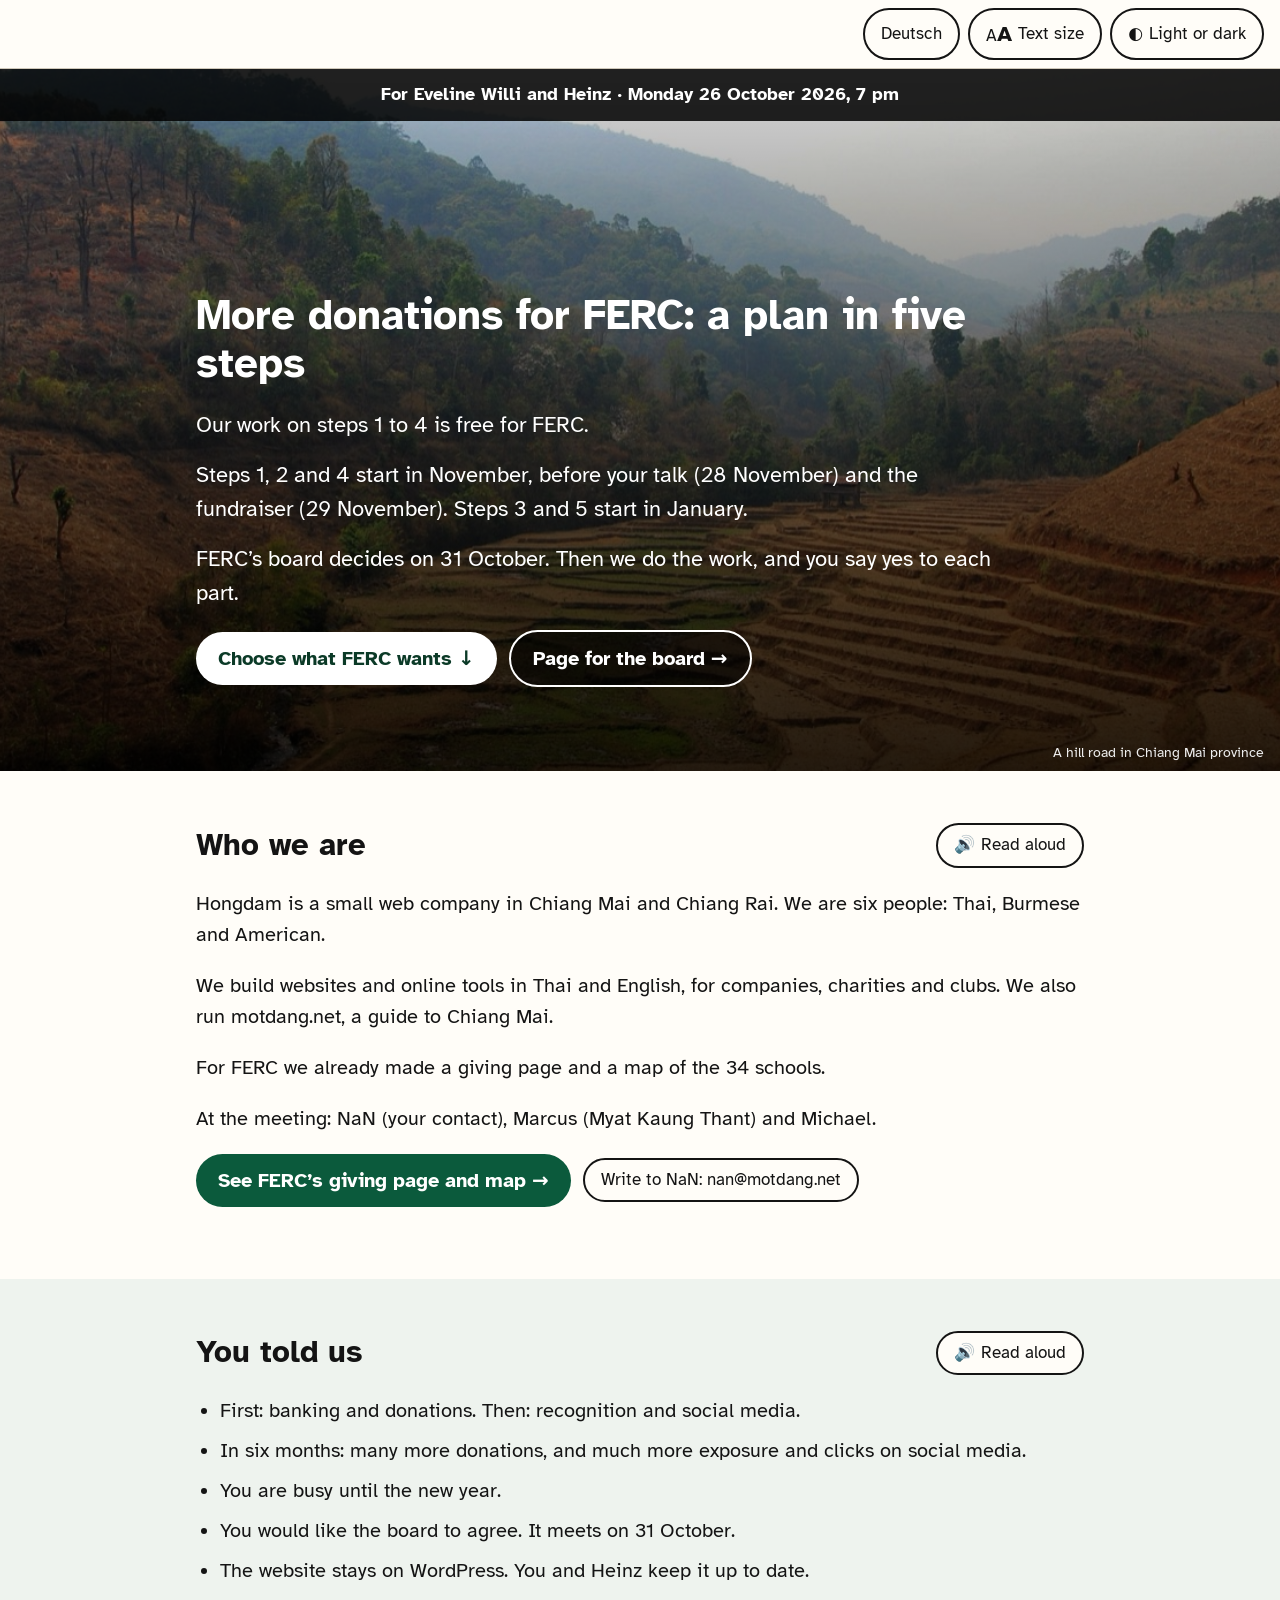
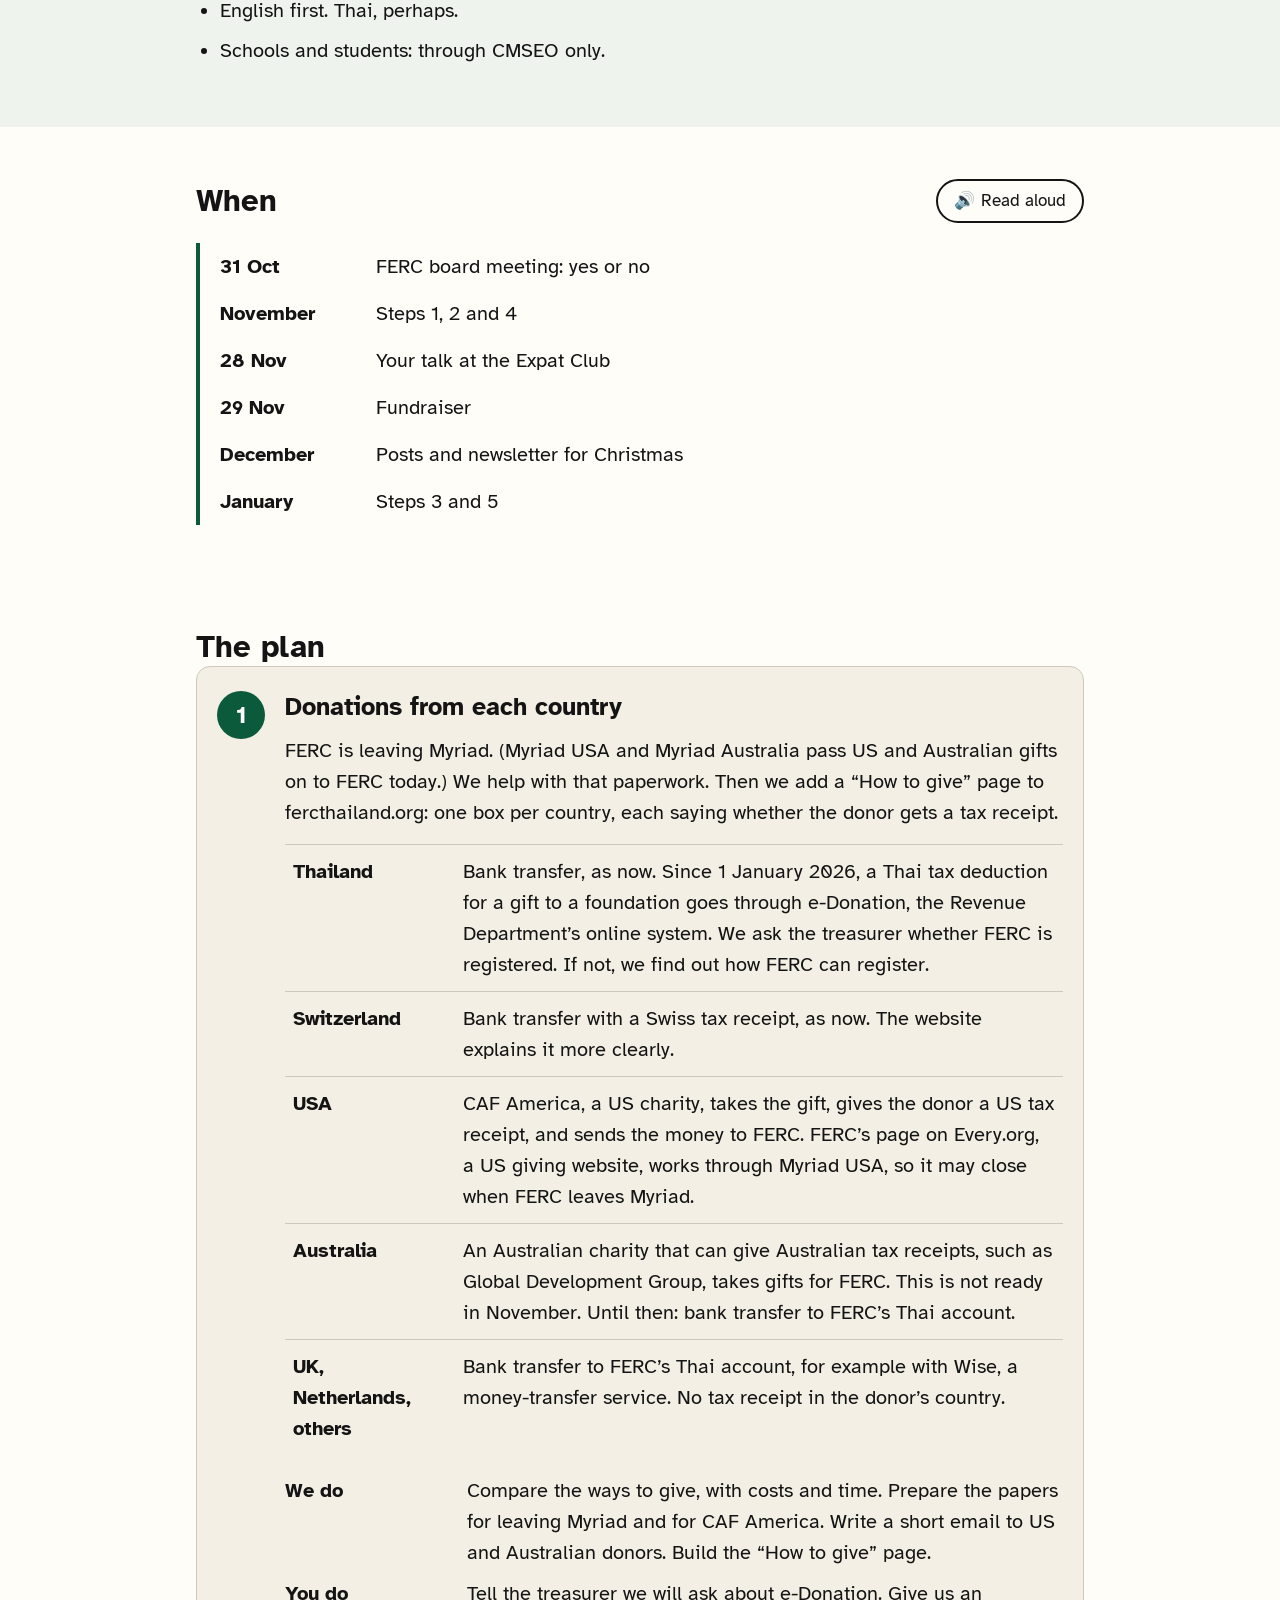
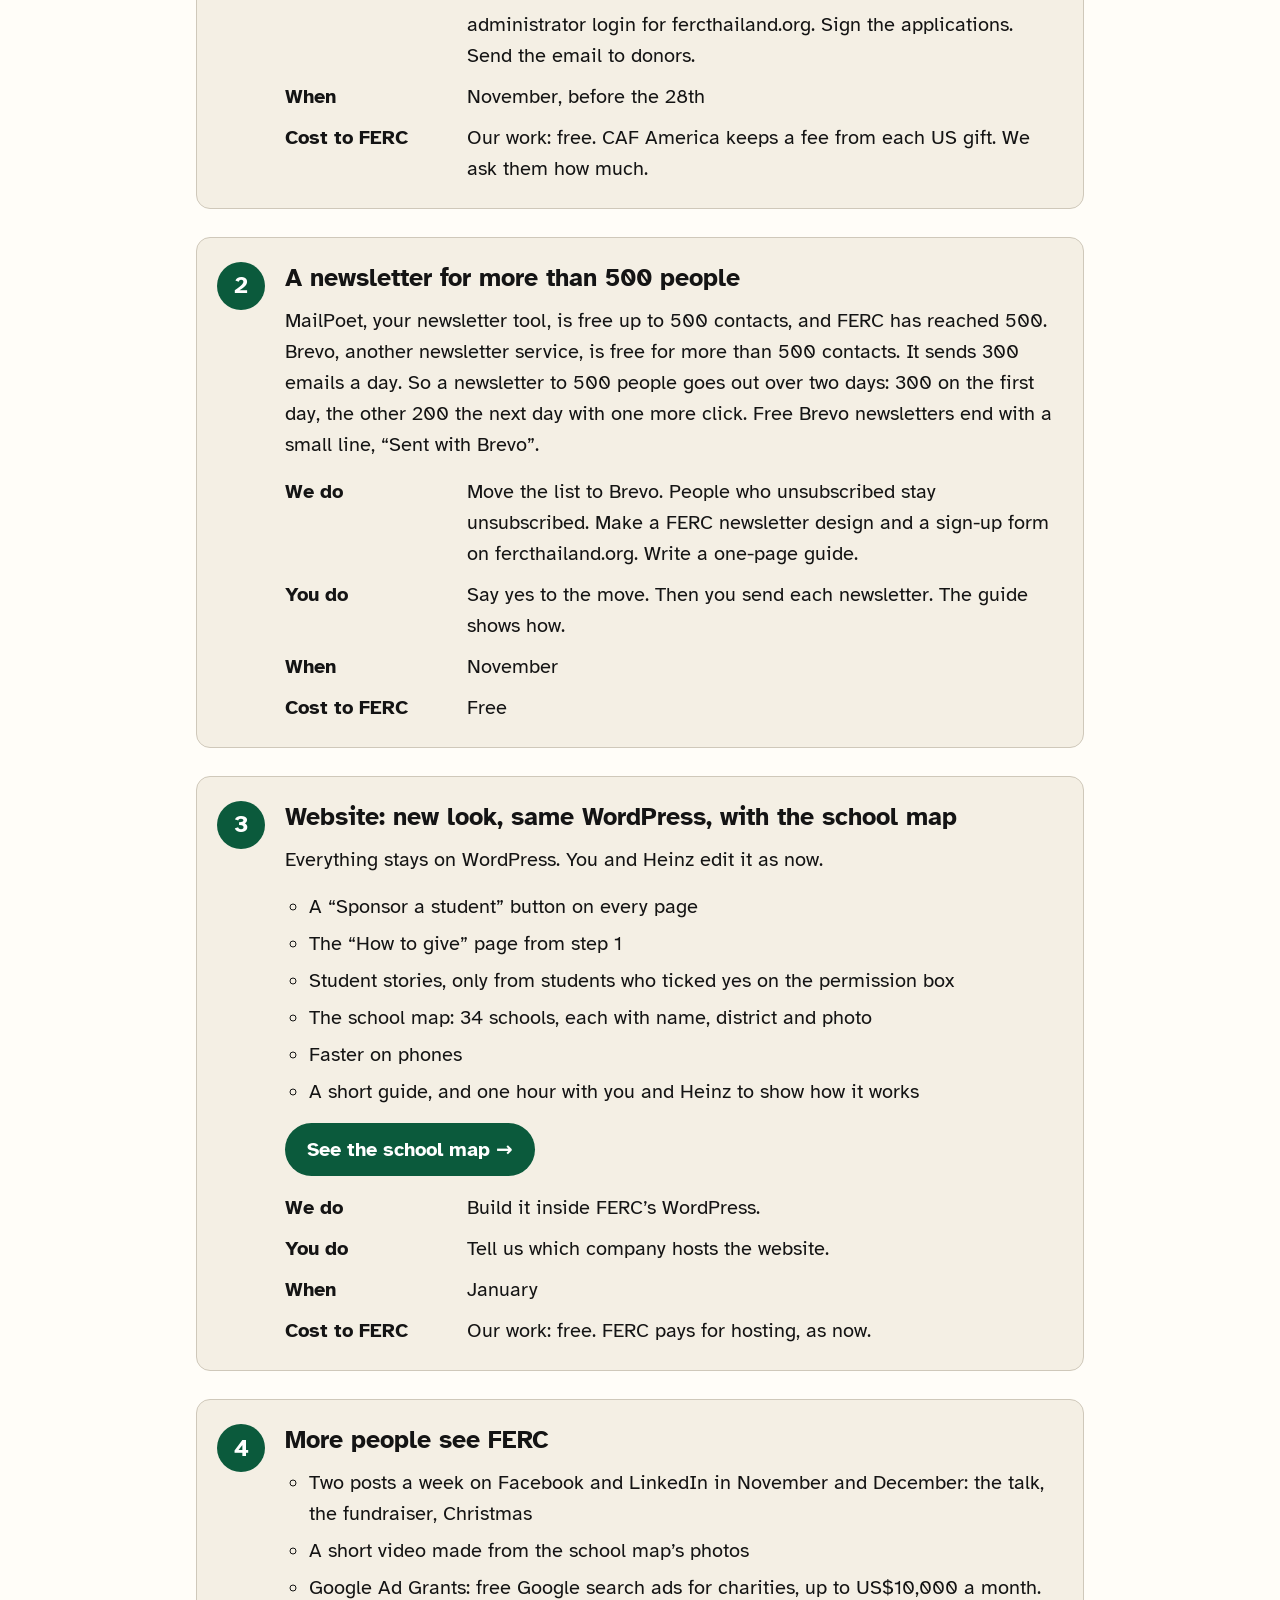
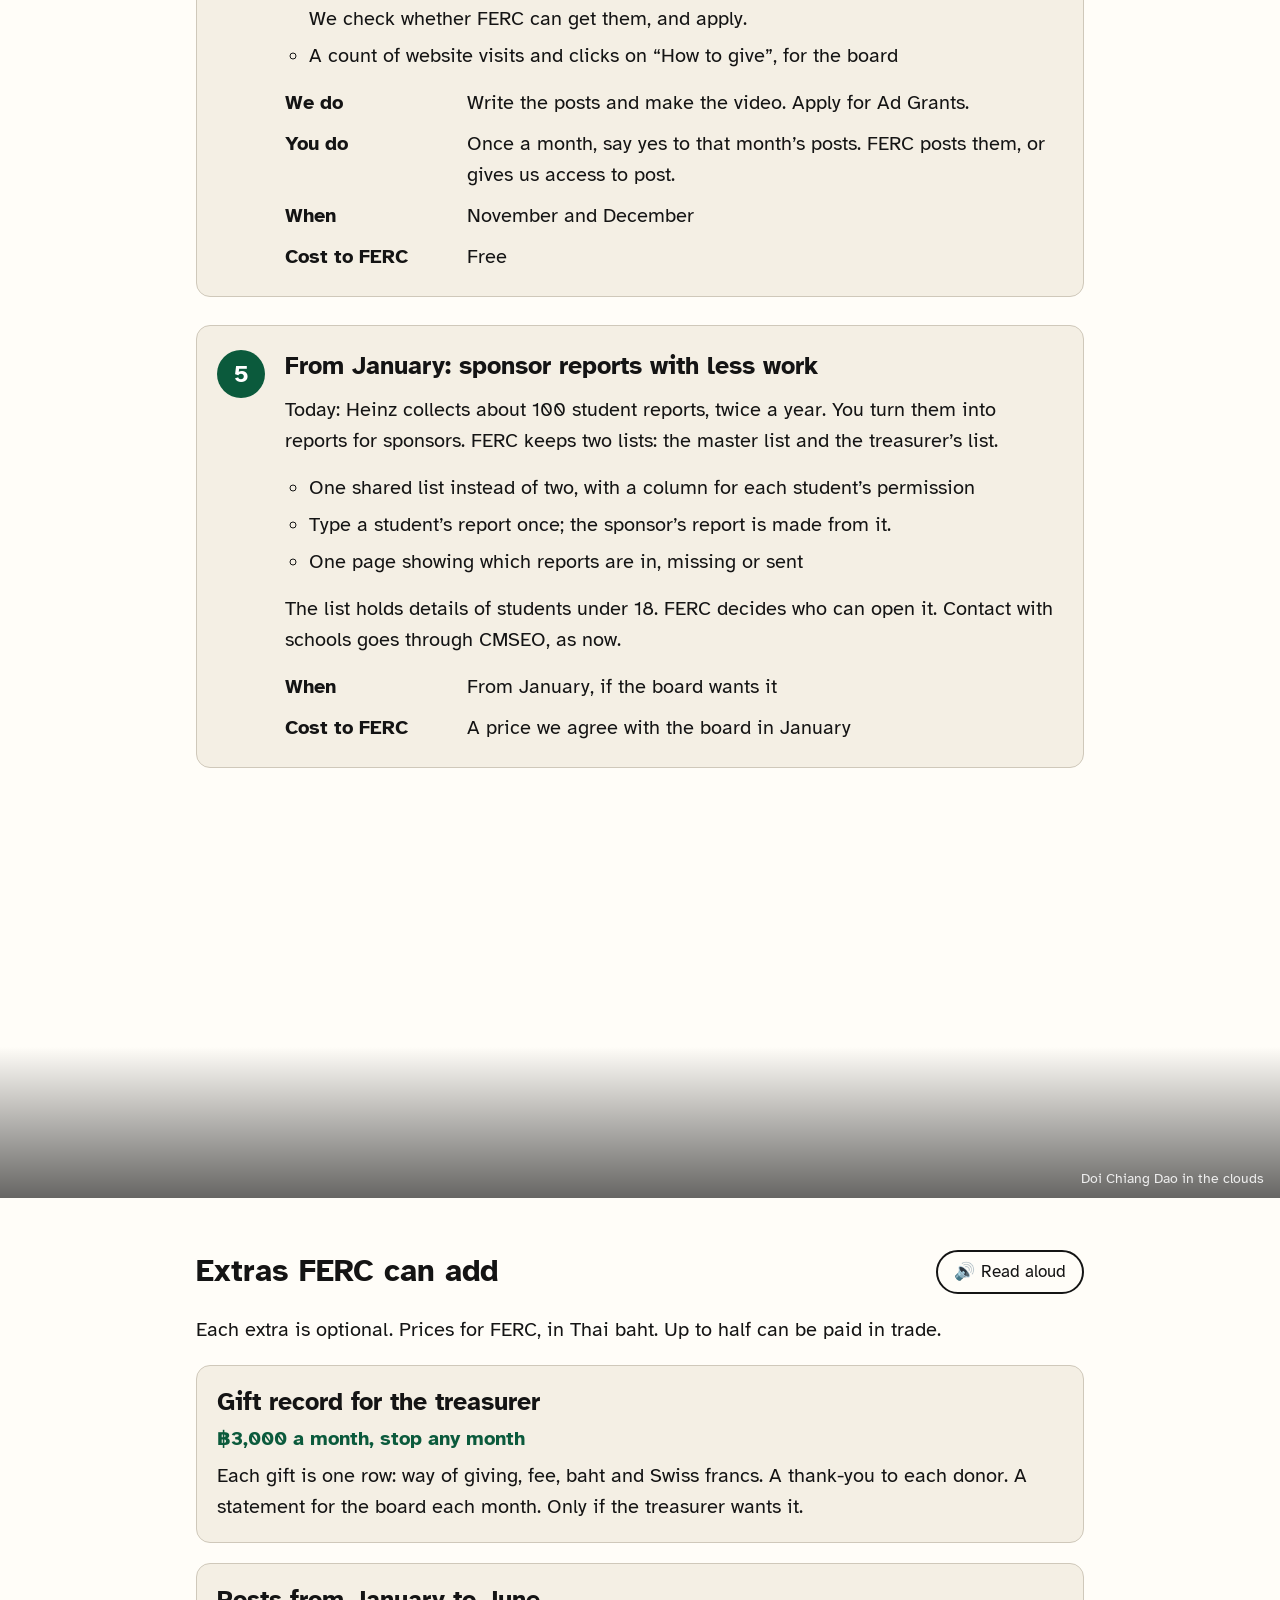
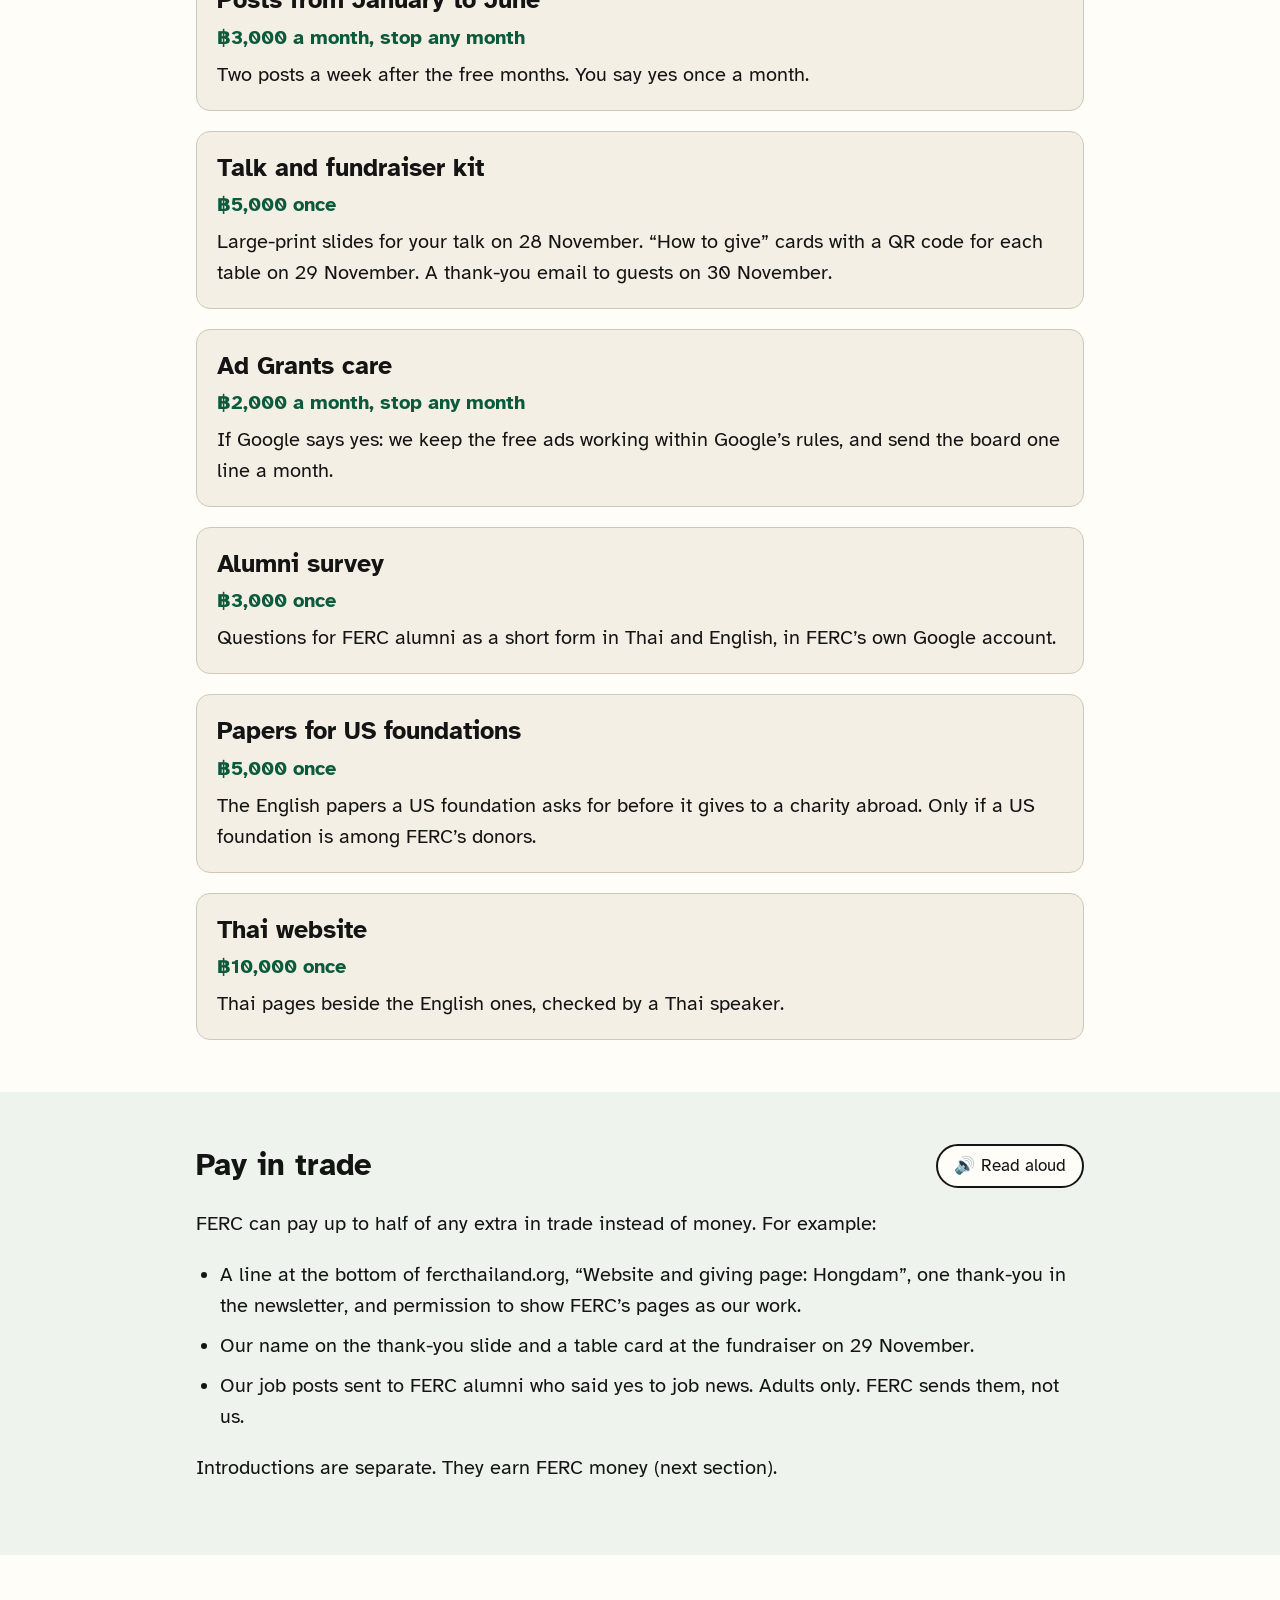
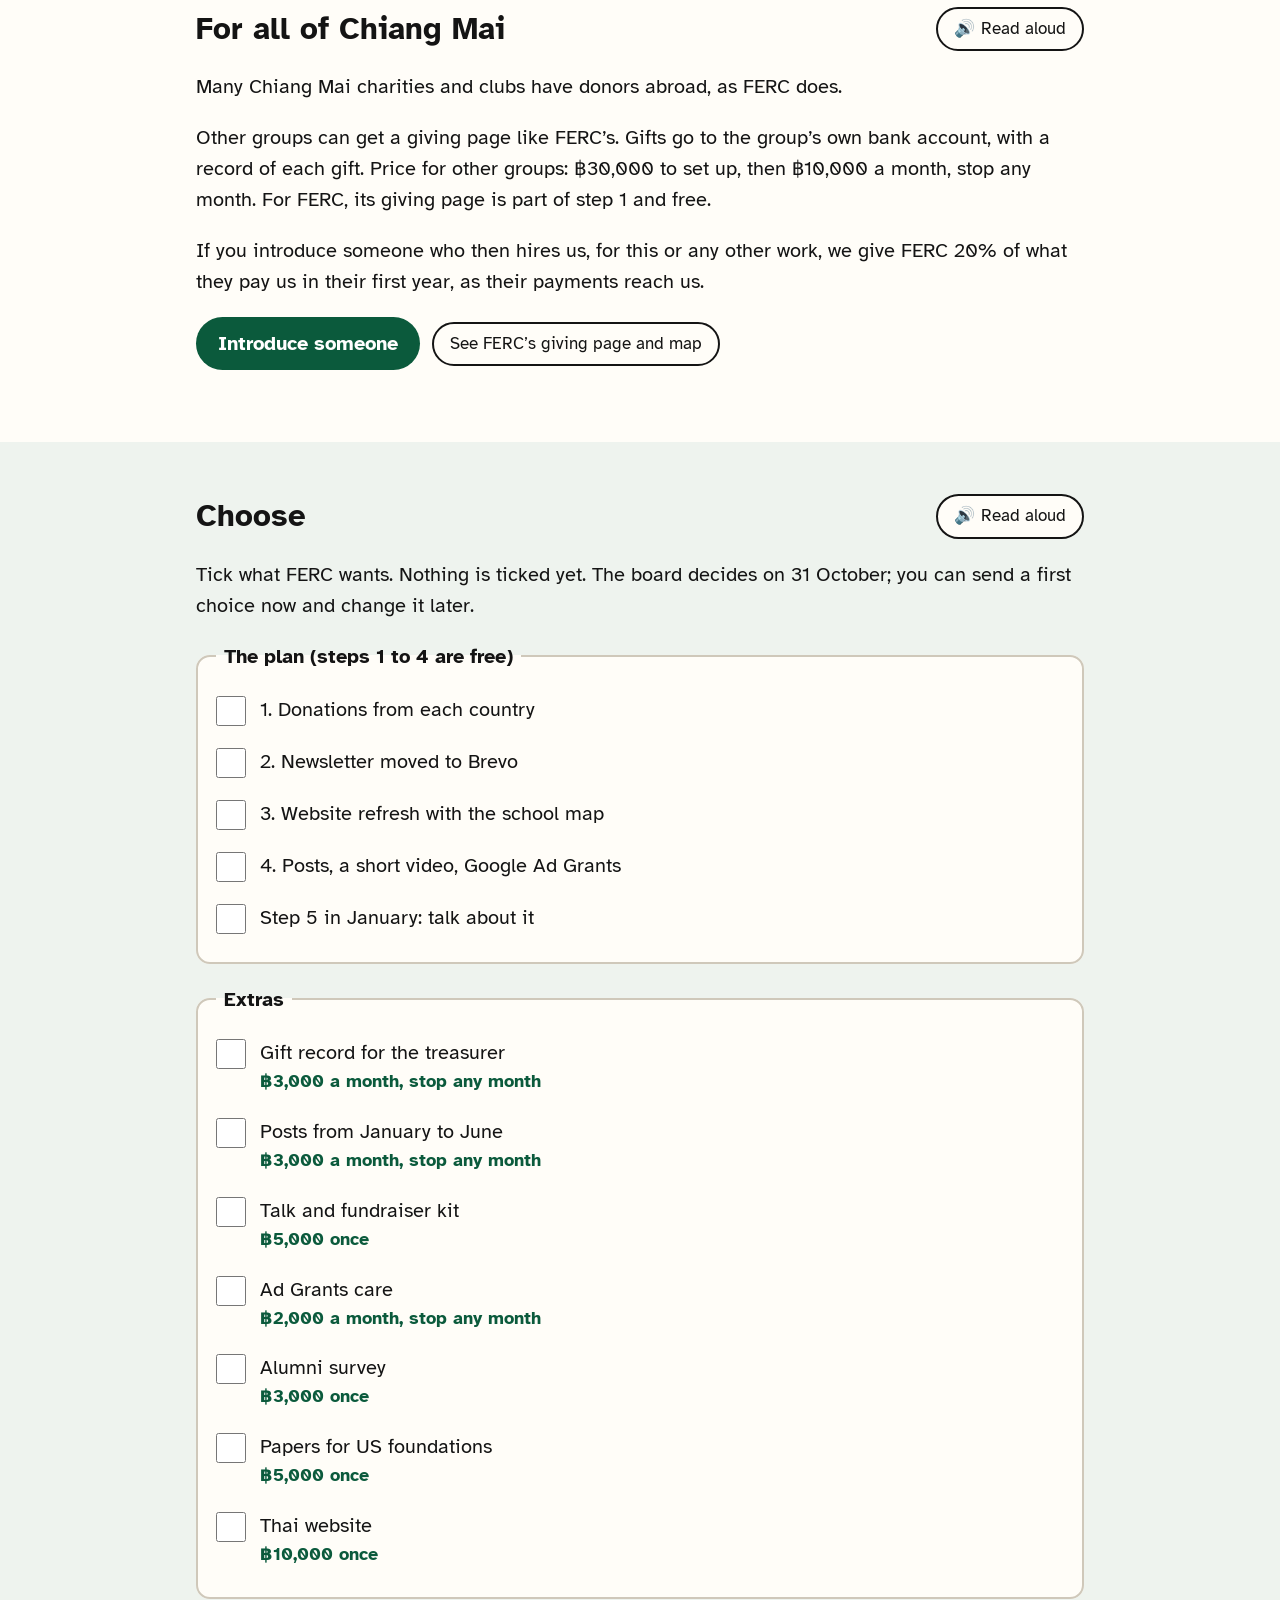
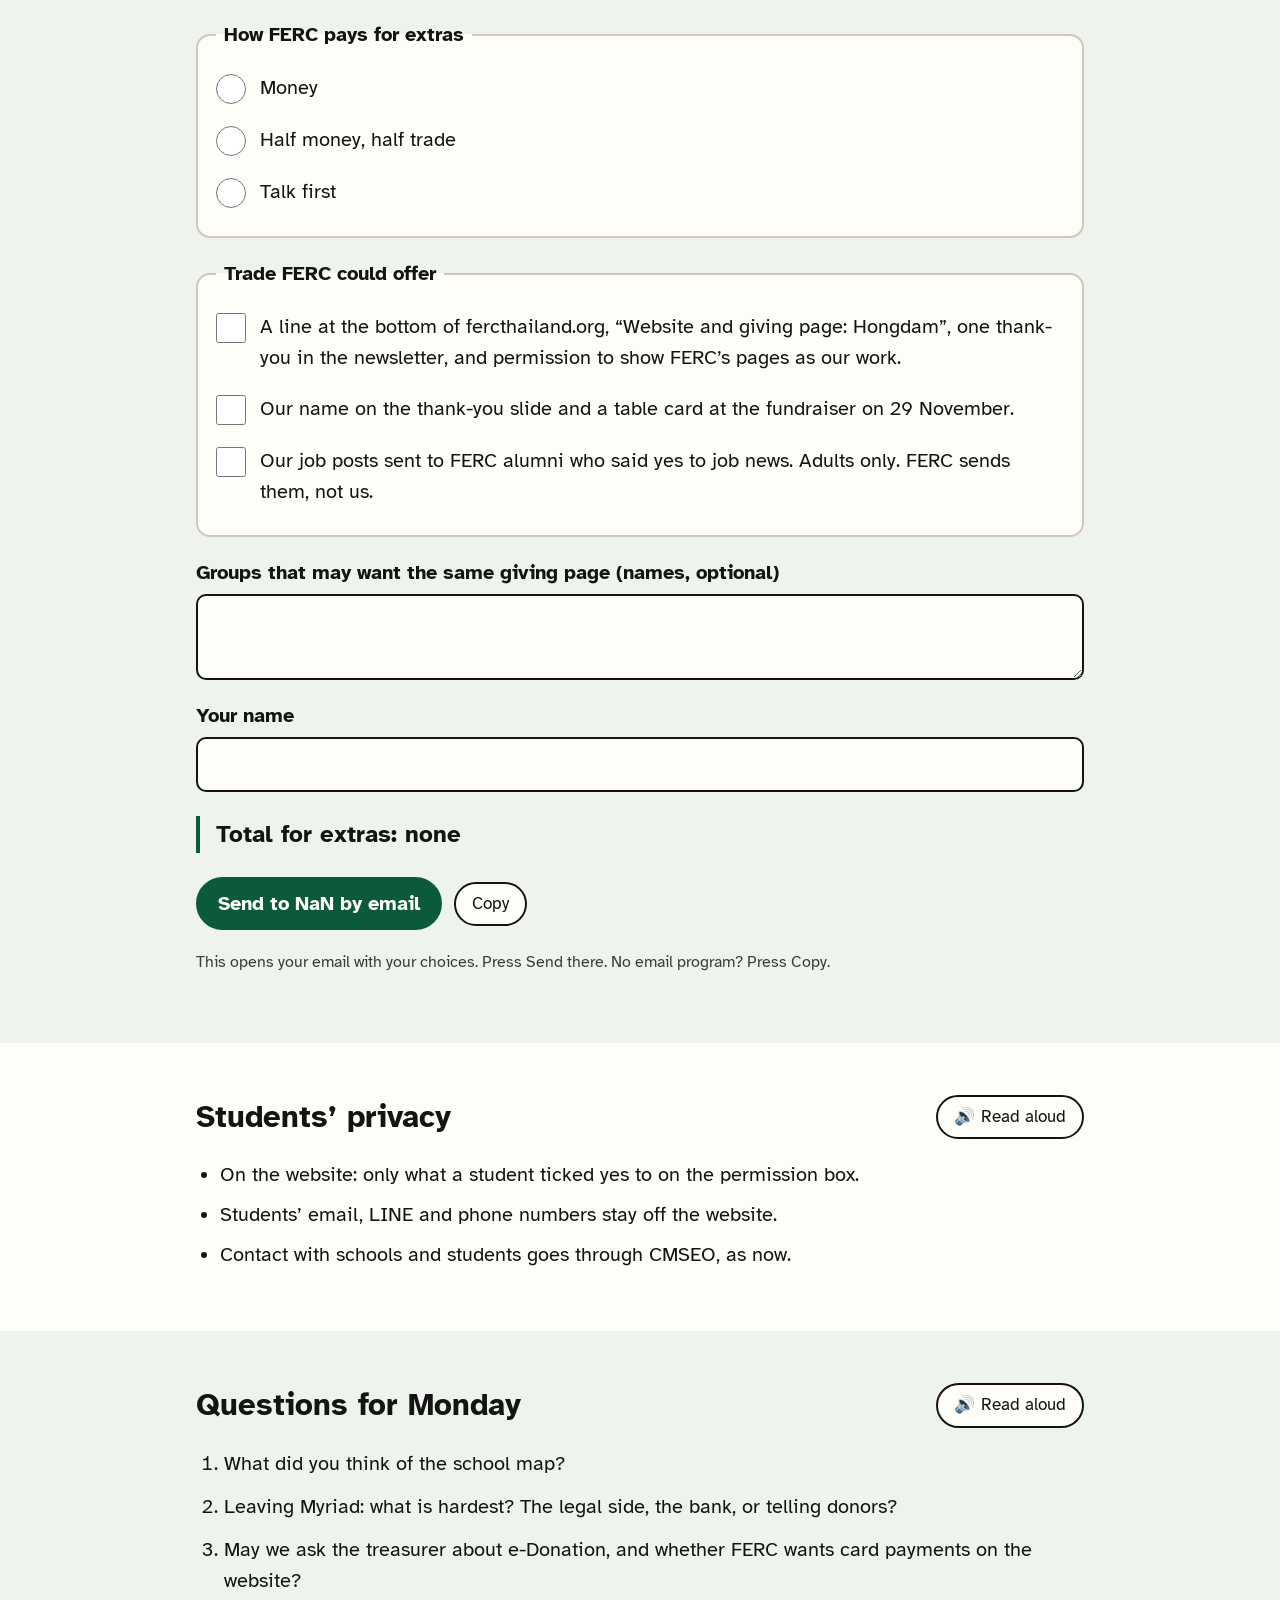
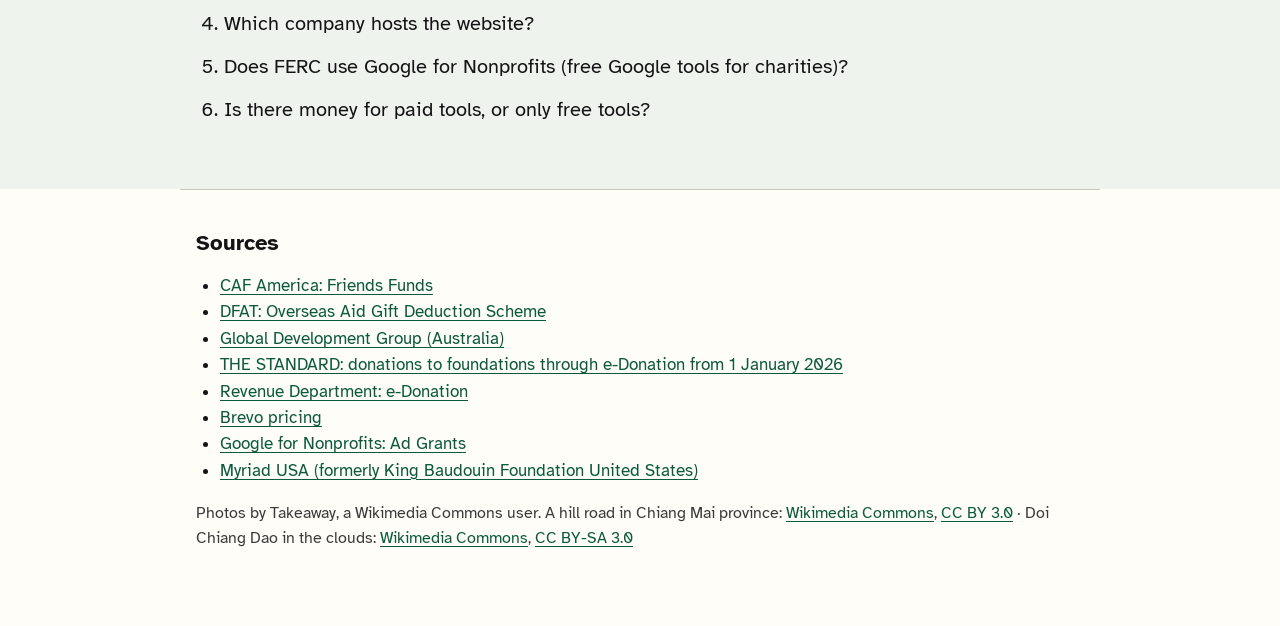
==== docs/index.html @ e91a7f3b "Second critics pass: yes/no board boxes, half-trade total, Swiss number format, plainer lines, CodeR" ====
<!doctype html>
<html lang="en">
<head>
<meta charset="utf-8">
<meta name="viewport" content="width=device-width, initial-scale=1">
<meta name="robots" content="noindex, nofollow">
<meta name="google" content="notranslate">
<title>FERC · Plan for donations</title>
<meta name="description" content="A plan in five steps for FERC: ways to give from each country, a newsletter for more than 500 people, the website with the school map, more people seeing FERC, and sponsor reports with less work.">
<meta property="og:title" content="FERC · Plan for donations">
<meta property="og:description" content="A plan in five steps for FERC: ways to give from each country, a newsletter for more than 500 people, the website with the school map, more people seeing FERC, and sponsor reports with less work.">
<meta property="og:type" content="website">
<meta property="og:url" content="https://nanobotco.github.io/ferc-plan/">
<meta property="og:image" content="https://nanobotco.github.io/ferc-plan/img/card.jpg">
<meta property="og:image:alt" content="A hill road in Chiang Mai province">
<meta name="twitter:card" content="summary_large_image">
<link rel="preconnect" href="https://fonts.googleapis.com">
<link rel="preconnect" href="https://fonts.gstatic.com" crossorigin>
<link rel="stylesheet" href="https://fonts.googleapis.com/css2?family=Atkinson+Hyperlegible:ital,wght@0,400;0,700;1,400&display=swap">
<link rel="stylesheet" href="style.css">
<script>try{var s=JSON.parse(localStorage.getItem('ferc')||'{}');if(s.big)document.documentElement.classList.add('big');if(s.theme)document.documentElement.dataset.theme=s.theme}catch(_){}</script>
</head>
<body data-voice="en-GB" data-read="Read aloud" data-stop="Stop">
<a class="skip" href="#plan">Skip to the plan</a>
<div class="bar">
  <a class="btn" href="de/" lang="de">Deutsch</a>
  <button class="btn" type="button" id="aa" aria-pressed="false"><span aria-hidden="true">A<span class="a2">A</span></span> Text size</button>
  <button class="btn" type="button" id="theme"><span aria-hidden="true">◐</span> Light or dark</button>
</div>

<header class="band hero" style="background-image:url(img/road.jpg)">
  <p class="kick">For Eveline Willi and Heinz · Monday 26 October 2026, 7 pm</p>
  <div class="in">
    <h1>More donations for FERC: a plan in five steps</h1>
    <p class="lede">Our work on steps 1 to 4 is free for FERC.</p><p class="lede">Steps 1, 2 and 4 start in November, before your talk (28 November) and the fundraiser (29 November). Steps 3 and 5 start in January.</p><p class="lede">FERC’s board decides on 31 October. Then we do the work, and you say yes to each part.</p>
    <p class="row"><a class="cta light" href="#choose">Choose what FERC wants ↓</a> <a class="cta ghost" href="board/">Page for the board →</a></p>
  </div>
  <p class="cred">A hill road in Chiang Mai province</p>
</header>
<main>
<section class="sec" id="who" aria-labelledby="who-h"><div class="wrap">
  <div class="hrow"><h2 id="who-h">Who we are</h2><button class="read" type="button"><span aria-hidden="true">🔊</span> Read aloud</button></div>
  <p>Hongdam is a small web company in Chiang Mai and Chiang Rai. We are six people: Thai, Burmese and American.</p><p>We build websites and online tools in Thai and English, for companies, charities and clubs. We also run motdang.net, a guide to Chiang Mai.</p><p>For FERC we already made a giving page and a map of the 34 schools.</p><p>At the meeting: NaN (your contact), Marcus (Myat Kaung Thant) and Michael.</p><p class="row"><a class="cta" href="https://hongdam.net/for/eveline/">See FERC’s giving page and map →</a> <a class="btn" href="mailto:nan@motdang.net?subject=FERC">Write to NaN: nan@motdang.net</a></p>
</div></section>

<section class="sec alt" id="told" aria-labelledby="told-h"><div class="wrap">
  <div class="hrow"><h2 id="told-h">You told us</h2><button class="read" type="button"><span aria-hidden="true">🔊</span> Read aloud</button></div>
  <ul class="told"><li>First: banking and donations. Then: recognition and social media.</li><li>In six months: many more donations, and much more exposure and clicks on social media.</li><li>You are busy until the new year.</li><li>You would like the board to agree. It meets on 31 October.</li><li>The website stays on WordPress. You and Heinz keep it up to date.</li><li>English first. Thai, perhaps.</li><li>Schools and students: through CMSEO only.</li></ul>
</div></section>

<section class="sec" id="when" aria-labelledby="when-h"><div class="wrap">
  <div class="hrow"><h2 id="when-h">When</h2><button class="read" type="button"><span aria-hidden="true">🔊</span> Read aloud</button></div>
  <ol class="time"><li><span class="d">31 Oct</span> <span>FERC board meeting: yes or no</span></li><li><span class="d">November</span> <span>Steps 1, 2 and 4</span></li><li><span class="d">28 Nov</span> <span>Your talk at the Expat Club</span></li><li><span class="d">29 Nov</span> <span>Fundraiser</span></li><li><span class="d">December</span> <span>Posts and newsletter for Christmas</span></li><li><span class="d">January</span> <span>Steps 3 and 5</span></li></ol>
</div></section>

<section class="sec" id="plan" aria-labelledby="plan-h"><div class="wrap">
  <h2 id="plan-h">The plan</h2>
  <ol class="steps"><li class="step" id="step1"><div class="num" aria-hidden="true">1</div><div class="body"><h3><span class="vh">1. </span>Donations from each country</h3><p>FERC is leaving Myriad. (Myriad USA and Myriad Australia pass US and Australian gifts on to FERC today.) We help with that paperwork. Then we add a “How to give” page to fercthailand.org: one box per country, each saying whether the donor gets a tax receipt.</p><table class="routes"><tbody><tr><th scope="row">Thailand</th><td>Bank transfer, as now. Since 1 January 2026, a Thai tax deduction for a gift to a foundation goes through e-Donation, the Revenue Department’s online system. We ask the treasurer whether FERC is registered. If not, we find out how FERC can register.</td></tr><tr><th scope="row">Switzerland</th><td>Bank transfer with a Swiss tax receipt, as now. The website explains it more clearly.</td></tr><tr><th scope="row">USA</th><td>CAF America, a US charity, takes the gift, gives the donor a US tax receipt, and sends the money to FERC. FERC’s page on Every.org, a US giving website, works through Myriad USA, so it may close when FERC leaves Myriad.</td></tr><tr><th scope="row">Australia</th><td>An Australian charity that can give Australian tax receipts, such as Global Development Group, takes gifts for FERC. This is not ready in November. Until then: bank transfer to FERC’s Thai account.</td></tr><tr><th scope="row">UK, Netherlands, others</th><td>Bank transfer to FERC’s Thai account, for example with Wise, a money-transfer service. No tax receipt in the donor’s country.</td></tr></tbody></table><dl class="facts"><div><dt>We do</dt><dd>Compare the ways to give, with costs and time. Prepare the papers for leaving Myriad and for CAF America. Write a short email to US and Australian donors. Build the “How to give” page.</dd></div><div><dt>You do</dt><dd>Tell the treasurer we will ask about e-Donation. Give us an administrator login for fercthailand.org. Sign the applications. Send the email to donors.</dd></div><div><dt>When</dt><dd>November, before the 28th</dd></div><div><dt>Cost to FERC</dt><dd>Our work: free. CAF America keeps a fee from each US gift. We ask them how much.</dd></div></dl></div></li><li class="step" id="step2"><div class="num" aria-hidden="true">2</div><div class="body"><h3><span class="vh">2. </span>A newsletter for more than 500 people</h3><p>MailPoet, your newsletter tool, is free up to 500 contacts, and FERC has reached 500. Brevo, another newsletter service, is free for more than 500 contacts. It sends 300 emails a day. So a newsletter to 500 people goes out over two days: 300 on the first day, the other 200 the next day with one more click. Free Brevo newsletters end with a small line, “Sent with Brevo”.</p><dl class="facts"><div><dt>We do</dt><dd>Move the list to Brevo. People who unsubscribed stay unsubscribed. Make a FERC newsletter design and a sign-up form on fercthailand.org. Write a one-page guide.</dd></div><div><dt>You do</dt><dd>Say yes to the move. Then you send each newsletter. The guide shows how.</dd></div><div><dt>When</dt><dd>November</dd></div><div><dt>Cost to FERC</dt><dd>Free</dd></div></dl></div></li><li class="step" id="step3"><div class="num" aria-hidden="true">3</div><div class="body"><h3><span class="vh">3. </span>Website: new look, same WordPress, with the school map</h3><p>Everything stays on WordPress. You and Heinz edit it as now.</p><ul class=""><li>A “Sponsor a student” button on every page</li><li>The “How to give” page from step 1</li><li>Student stories, only from students who ticked yes on the permission box</li><li>The school map: 34 schools, each with name, district and photo</li><li>Faster on phones</li><li>A short guide, and one hour with you and Heinz to show how it works</li></ul><p><a class="cta" href="https://hongdam.net/for/eveline/#map">See the school map →</a></p><dl class="facts"><div><dt>We do</dt><dd>Build it inside FERC’s WordPress.</dd></div><div><dt>You do</dt><dd>Tell us which company hosts the website.</dd></div><div><dt>When</dt><dd>January</dd></div><div><dt>Cost to FERC</dt><dd>Our work: free. FERC pays for hosting, as now.</dd></div></dl></div></li><li class="step" id="step4"><div class="num" aria-hidden="true">4</div><div class="body"><h3><span class="vh">4. </span>More people see FERC</h3><ul class=""><li>Two posts a week on Facebook and LinkedIn in November and December: the talk, the fundraiser, Christmas</li><li>A short video made from the school map’s photos</li><li>Google Ad Grants: free Google search ads for charities, up to US$10,000 a month. We check whether FERC can get them, and apply.</li><li>A count of website visits and clicks on “How to give”, for the board</li></ul><dl class="facts"><div><dt>We do</dt><dd>Write the posts and make the video. Apply for Ad Grants.</dd></div><div><dt>You do</dt><dd>Once a month, say yes to that month’s posts. FERC posts them, or gives us access to post.</dd></div><div><dt>When</dt><dd>November and December</dd></div><div><dt>Cost to FERC</dt><dd>Free</dd></div></dl></div></li><li class="step" id="step5"><div class="num" aria-hidden="true">5</div><div class="body"><h3><span class="vh">5. </span>From January: sponsor reports with less work</h3><p>Today: Heinz collects about 100 student reports, twice a year. You turn them into reports for sponsors. FERC keeps two lists: the master list and the treasurer’s list.</p><ul class=""><li>One shared list instead of two, with a column for each student’s permission</li><li>Type a student’s report once; the sponsor’s report is made from it.</li><li>One page showing which reports are in, missing or sent</li></ul><p>The list holds details of students under 18. FERC decides who can open it. Contact with schools goes through CMSEO, as now.</p><dl class="facts"><div><dt>When</dt><dd>From January, if the board wants it</dd></div><div><dt>Cost to FERC</dt><dd>A price we agree with the board in January</dd></div></dl></div></li></ol>
</div></section>
<div class="band short" style="background-image:url(img/dao.jpg);background-position:center 40%" role="img" aria-label="Doi Chiang Dao in the clouds"><p class="cred">Doi Chiang Dao in the clouds</p></div>
<section class="sec" id="extras" aria-labelledby="extras-h"><div class="wrap">
  <div class="hrow"><h2 id="extras-h">Extras FERC can add</h2><button class="read" type="button"><span aria-hidden="true">🔊</span> Read aloud</button></div>
  <p>Each extra is optional. Prices for FERC, in Thai baht. Up to half can be paid in trade.</p><ul class="extras"><li><h3>Gift record for the treasurer</h3><p class="pr">฿3,000 a month, stop any month</p><p>Each gift is one row: way of giving, fee, baht and Swiss francs. A thank-you to each donor. A statement for the board each month. Only if the treasurer wants it.</p></li><li><h3>Posts from January to June</h3><p class="pr">฿3,000 a month, stop any month</p><p>Two posts a week after the free months. You say yes once a month.</p></li><li><h3>Talk and fundraiser kit</h3><p class="pr">฿5,000 once</p><p>Large-print slides for your talk on 28 November. “How to give” cards with a QR code for each table on 29 November. A thank-you email to guests on 30 November.</p></li><li><h3>Ad Grants care</h3><p class="pr">฿2,000 a month, stop any month</p><p>If Google says yes: we keep the free ads working within Google’s rules, and send the board one line a month.</p></li><li><h3>Alumni survey</h3><p class="pr">฿3,000 once</p><p>Questions for FERC alumni as a short form in Thai and English, in FERC’s own Google account.</p></li><li><h3>Papers for US foundations</h3><p class="pr">฿5,000 once</p><p>The English papers a US foundation asks for before it gives to a charity abroad. Only if a US foundation is among FERC’s donors.</p></li><li><h3>Thai website</h3><p class="pr">฿10,000 once</p><p>Thai pages beside the English ones, checked by a Thai speaker.</p></li></ul>
</div></section>

<section class="sec alt" id="trade" aria-labelledby="trade-h"><div class="wrap">
  <div class="hrow"><h2 id="trade-h">Pay in trade</h2><button class="read" type="button"><span aria-hidden="true">🔊</span> Read aloud</button></div>
  <p>FERC can pay up to half of any extra in trade instead of money. For example:</p><ul class="told"><li>A line at the bottom of fercthailand.org, “Website and giving page: Hongdam”, one thank-you in the newsletter, and permission to show FERC’s pages as our work.</li><li>Our name on the thank-you slide and a table card at the fundraiser on 29 November.</li><li>Our job posts sent to FERC alumni who said yes to job news. Adults only. FERC sends them, not us.</li></ul><p>Introductions are separate. They earn FERC money (next section).</p>
</div></section>

<section class="sec" id="community" aria-labelledby="community-h"><div class="wrap">
  <div class="hrow"><h2 id="community-h">For all of Chiang Mai</h2><button class="read" type="button"><span aria-hidden="true">🔊</span> Read aloud</button></div>
  <p>Many Chiang Mai charities and clubs have donors abroad, as FERC does.</p><p>Other groups can get a giving page like FERC’s. Gifts go to the group’s own bank account, with a record of each gift. Price for other groups: ฿30,000 to set up, then ฿10,000 a month, stop any month. For FERC, its giving page is part of step 1 and free.</p><p>If you introduce someone who then hires us, for this or any other work, we give FERC 20% of what they pay us in their first year, as their payments reach us.</p><p class="row"><a class="cta" href="mailto:?cc=nan%40motdang.net&amp;subject=An%20introduction%3A%20Hongdam&amp;body=Dear%20%E2%80%A6%2C%0A%0AI%20would%20like%20to%20introduce%20NaN%20from%20Hongdam%20%28copied%20here%29.%20They%20made%20FERC%E2%80%99s%20giving%20page%20and%20school%20map.%20I%20think%20they%20could%20help%20you%20with%20%E2%80%A6%0A%0AIf%20you%20hire%20them%2C%20they%20give%20FERC%2020%25%20of%20what%20you%20pay%20them%20in%20the%20first%20year%2C%20for%20our%20students.%0A%0ABest%20wishes%2C%0AEveline">Introduce someone</a> <a class="btn" href="https://hongdam.net/for/eveline/">See FERC’s giving page and map</a></p>
</div></section>

<section class="sec alt choose" id="choose" aria-labelledby="choose-h"><div class="wrap">
  <div class="hrow"><h2 id="choose-h">Choose</h2><button class="read" type="button"><span aria-hidden="true">🔊</span> Read aloud</button></div>
  <p>Tick what FERC wants. Nothing is ticked yet. The board decides on 31 October; you can send a first choice now and change it later.</p>
<form id="chooser" action="#choose" onsubmit="return false" data-cfg="{&quot;to&quot;: &quot;nan@motdang.net&quot;, &quot;subject&quot;: &quot;FERC: our choices&quot;, &quot;head&quot;: &quot;FERC’s choices&quot;, &quot;plan&quot;: &quot;The plan (steps 1 to 4 are free)&quot;, &quot;extras&quot;: &quot;Extras&quot;, &quot;pay&quot;: &quot;How FERC pays for extras&quot;, &quot;trade&quot;: &quot;Trade FERC could offer&quot;, &quot;groups&quot;: &quot;Groups that may want the same giving page (names, optional)&quot;, &quot;name&quot;: &quot;Your name&quot;, &quot;total&quot;: &quot;Total for extras&quot;, &quot;none&quot;: &quot;none&quot;, &quot;once&quot;: &quot;once&quot;, &quot;month&quot;: &quot;a month&quot;, &quot;copied&quot;: &quot;Copied. Paste it into an email to nan@motdang.net.&quot;, &quot;and&quot;: &quot;and&quot;, &quot;money&quot;: &quot;In money&quot;, &quot;de&quot;: false, &quot;half&quot;: &quot;Half money, half trade&quot;}">
  <fieldset><legend>The plan (steps 1 to 4 are free)</legend><label class="pick"><input type="checkbox" name="step" value="1" data-label="1. Donations from each country"> <span>1. Donations from each country</span></label><label class="pick"><input type="checkbox" name="step" value="2" data-label="2. Newsletter moved to Brevo"> <span>2. Newsletter moved to Brevo</span></label><label class="pick"><input type="checkbox" name="step" value="3" data-label="3. Website refresh with the school map"> <span>3. Website refresh with the school map</span></label><label class="pick"><input type="checkbox" name="step" value="4" data-label="4. Posts, a short video, Google Ad Grants"> <span>4. Posts, a short video, Google Ad Grants</span></label><label class="pick"><input type="checkbox" name="step" value="5" data-label="Step 5 in January: talk about it"> <span>Step 5 in January: talk about it</span></label></fieldset>
  <fieldset><legend>Extras</legend><label class="pick"><input type="checkbox" name="extra" value="book" data-once="0" data-month="3000" data-label="Gift record for the treasurer (฿3,000 a month, stop any month)"> <span>Gift record for the treasurer <b class="pr">฿3,000 a month, stop any month</b></span></label><label class="pick"><input type="checkbox" name="extra" value="posts" data-once="0" data-month="3000" data-label="Posts from January to June (฿3,000 a month, stop any month)"> <span>Posts from January to June <b class="pr">฿3,000 a month, stop any month</b></span></label><label class="pick"><input type="checkbox" name="extra" value="kit" data-once="5000" data-month="0" data-label="Talk and fundraiser kit (฿5,000 once)"> <span>Talk and fundraiser kit <b class="pr">฿5,000 once</b></span></label><label class="pick"><input type="checkbox" name="extra" value="ads" data-once="0" data-month="2000" data-label="Ad Grants care (฿2,000 a month, stop any month)"> <span>Ad Grants care <b class="pr">฿2,000 a month, stop any month</b></span></label><label class="pick"><input type="checkbox" name="extra" value="alumni" data-once="3000" data-month="0" data-label="Alumni survey (฿3,000 once)"> <span>Alumni survey <b class="pr">฿3,000 once</b></span></label><label class="pick"><input type="checkbox" name="extra" value="usf" data-once="5000" data-month="0" data-label="Papers for US foundations (฿5,000 once)"> <span>Papers for US foundations <b class="pr">฿5,000 once</b></span></label><label class="pick"><input type="checkbox" name="extra" value="thai" data-once="10000" data-month="0" data-label="Thai website (฿10,000 once)"> <span>Thai website <b class="pr">฿10,000 once</b></span></label></fieldset>
  <fieldset><legend>How FERC pays for extras</legend><label class="pick"><input type="radio" name="pay" value="Money"> <span>Money</span></label><label class="pick"><input type="radio" name="pay" value="Half money, half trade"> <span>Half money, half trade</span></label><label class="pick"><input type="radio" name="pay" value="Talk first"> <span>Talk first</span></label></fieldset>
  <fieldset><legend>Trade FERC could offer</legend><label class="pick"><input type="checkbox" name="trade" value="credit" data-label="A line at the bottom of fercthailand.org, “Website and giving page: Hongdam”, one thank-you in the newsletter, and permission to show FERC’s pages as our work."> <span>A line at the bottom of fercthailand.org, “Website and giving page: Hongdam”, one thank-you in the newsletter, and permission to show FERC’s pages as our work.</span></label><label class="pick"><input type="checkbox" name="trade" value="thanks" data-label="Our name on the thank-you slide and a table card at the fundraiser on 29 November."> <span>Our name on the thank-you slide and a table card at the fundraiser on 29 November.</span></label><label class="pick"><input type="checkbox" name="trade" value="jobs" data-label="Our job posts sent to FERC alumni who said yes to job news. Adults only. FERC sends them, not us."> <span>Our job posts sent to FERC alumni who said yes to job news. Adults only. FERC sends them, not us.</span></label></fieldset>
  <label class="field">Groups that may want the same giving page (names, optional)<textarea name="groups" rows="2"></textarea></label>
  <label class="field">Your name<input type="text" name="name" autocomplete="name"></label>
  <p class="total" id="total" aria-live="polite">Total for extras: none</p>
  <p class="row"><a class="cta" id="send" href="mailto:nan@motdang.net">Send to NaN by email</a> <button class="btn" type="button" id="copy">Copy</button></p>
  <p class="small">This opens your email with your choices. Press Send there. No email program? Press Copy.</p>
  <p class="small" id="copied" aria-live="polite"></p>
</form>

</div></section>

<section class="sec" id="privacy" aria-labelledby="privacy-h"><div class="wrap">
  <div class="hrow"><h2 id="privacy-h">Students’ privacy</h2><button class="read" type="button"><span aria-hidden="true">🔊</span> Read aloud</button></div>
  <ul class="told"><li>On the website: only what a student ticked yes to on the permission box.</li><li>Students’ email, LINE and phone numbers stay off the website.</li><li>Contact with schools and students goes through CMSEO, as now.</li></ul>
</div></section>

<section class="sec alt" id="questions" aria-labelledby="questions-h"><div class="wrap">
  <div class="hrow"><h2 id="questions-h">Questions for Monday</h2><button class="read" type="button"><span aria-hidden="true">🔊</span> Read aloud</button></div>
  <ol class="qs"><li>What did you think of the school map?</li><li>Leaving Myriad: what is hardest? The legal side, the bank, or telling donors?</li><li>May we ask the treasurer about e-Donation, and whether FERC wants card payments on the website?</li><li>Which company hosts the website?</li><li>Does FERC use Google for Nonprofits (free Google tools for charities)?</li><li>Is there money for paid tools, or only free tools?</li></ol>
</div></section>

</main>
<footer class="wrap foot">
  <h2>Sources</h2>
  <ul><li><a href="https://cafamerica.org/friends-funds/">CAF America: Friends Funds</a></li><li><a href="https://www.dfat.gov.au/development/who-we-work-with/ngos/oagds">DFAT: Overseas Aid Gift Deduction Scheme</a></li><li><a href="https://globaldevelopmentgroup.org/au/help/">Global Development Group (Australia)</a></li><li><a href="https://thestandard.co/donation-tax-deduction-e-donation-2026/">THE STANDARD: donations to foundations through e-Donation from 1 January 2026</a></li><li><a href="https://www.rd.go.th/region/04/saraburi/85/6565.html">Revenue Department: e-Donation</a></li><li><a href="https://www.brevo.com/pricing/">Brevo pricing</a></li><li><a href="https://www.google.com/grants/">Google for Nonprofits: Ad Grants</a></li><li><a href="https://myriadusa.org/">Myriad USA (formerly King Baudouin Foundation United States)</a></li></ul>
  <p class="small">Photos by Takeaway, a Wikimedia Commons user. A hill road in Chiang Mai province: <a href="https://commons.wikimedia.org/wiki/File:Chiang_mai_province_road_1263.jpg">Wikimedia Commons</a>, <a href="https://creativecommons.org/licenses/by/3.0">CC BY 3.0</a> · Doi Chiang Dao in the clouds: <a href="https://commons.wikimedia.org/wiki/File:Doi_Chiang_Dao_in_the_clouds.jpg">Wikimedia Commons</a>, <a href="https://creativecommons.org/licenses/by-sa/3.0">CC BY-SA 3.0</a></p>
</footer>
<script src="app.js"></script>
</body>
</html>
---- docs/style.css ----
:root{--bg:#fffdf8;--ink:#141414;--soft:#3b3b3b;--line:#cfc8ba;--card:#f4efe4;--acc:#0b5a3c;--acc-ink:#fff;--alt:#eef3ee;color-scheme:light}
@media (prefers-color-scheme:dark){:root:not([data-theme="light"]){--bg:#121212;--ink:#f4f1ea;--soft:#d6d1c6;--line:#4a463f;--card:#1d1c1a;--acc:#9be3be;--acc-ink:#0d1f17;--alt:#17201b;color-scheme:dark}}
:root[data-theme="dark"]{--bg:#121212;--ink:#f4f1ea;--soft:#d6d1c6;--line:#4a463f;--card:#1d1c1a;--acc:#9be3be;--acc-ink:#0d1f17;--alt:#17201b;color-scheme:dark}
html{font-size:125%;scroll-padding-top:9rem}
html.big{font-size:156%}
*{box-sizing:border-box}
body{margin:0;background:var(--bg);color:var(--ink);font:1rem/1.55 "Atkinson Hyperlegible",Verdana,system-ui,sans-serif;-webkit-text-size-adjust:100%;hyphens:manual;overflow-wrap:break-word}
a{color:var(--acc);text-underline-offset:.18em;text-decoration-thickness:.08em}
:focus-visible{outline:4px solid var(--acc);outline-offset:3px}
.skip{position:absolute;left:-999px;top:0;background:var(--acc);color:var(--acc-ink);padding:.6rem 1rem;z-index:9}
.skip:focus{left:1rem}
.wrap{max-width:46rem;margin:0 auto;padding:0 16px}
.bar{position:sticky;top:0;z-index:5;display:flex;gap:.4rem;justify-content:flex-end;flex-wrap:wrap;padding:.4rem 16px;background:var(--bg);border-bottom:1px solid var(--line)}
.btn,.read{font:inherit;font-size:.85rem;min-height:44px;padding:.35rem .8rem;border:2px solid var(--ink);border-radius:999px;background:var(--bg);color:var(--ink);cursor:pointer;text-decoration:none;display:inline-flex;align-items:center;gap:.3rem}
.btn[aria-pressed="true"],.read[aria-pressed="true"]{background:var(--ink);color:var(--bg)}
.a2{font-size:1.3em;font-weight:700}
.band{position:relative;min-height:78vh;display:flex;flex-direction:column;justify-content:flex-end;background-size:cover;background-position:center;background-attachment:fixed;color:#fff}
.band::before{content:"";position:absolute;inset:0;background:linear-gradient(180deg,rgba(0,0,0,.15) 0%,rgba(0,0,0,.55) 45%,rgba(0,0,0,.86) 100%)}
.band.short{min-height:42vh}
.band.short::before{background:linear-gradient(180deg,rgba(0,0,0,0) 60%,rgba(0,0,0,.6) 100%)}
@media (hover:none),(prefers-reduced-motion:reduce){.band{background-attachment:scroll}}
.band .in{position:relative;max-width:46rem;margin:0 auto;padding:4rem 16px 3.2rem;width:100%}
.band .cred{position:absolute;right:16px;bottom:.4rem;margin:0;font-size:.7rem;color:#eee}
.kick{position:relative;z-index:1;margin:0 0 auto;padding:.6rem 16px;background:rgba(0,0,0,.85);color:#fff;font-size:.9rem;font-weight:700;text-align:center}
h1{font-size:2.1rem;line-height:1.15;margin:0 0 1rem}
.lede{font-size:1.1rem;margin:0 0 .8rem;max-width:40rem}
.cta{display:inline-block;min-height:44px;padding:.55rem 1.1rem;border-radius:999px;background:var(--acc);color:var(--acc-ink);font-weight:700;text-decoration:none}
.cta.light{background:#fff;color:#0b3a27}
.cta.ghost{background:rgba(0,0,0,.55);color:#fff;border:2px solid #fff}
.row{display:flex;flex-wrap:wrap;gap:.6rem;align-items:center}
.sec{padding:2.6rem 0}
.sec.alt{background:var(--alt)}
.hrow{display:flex;align-items:center;justify-content:space-between;gap:.8rem;flex-wrap:wrap;margin-bottom:1rem}
h2{font-size:1.55rem;line-height:1.2;margin:0}
h3{font-size:1.25rem;line-height:1.25;margin:0 0 .6rem}
.told{padding-left:1.2rem;margin:0}
.told li{margin:.45rem 0}
.steps{list-style:none;padding:0;margin:0;display:grid;gap:1.4rem}
.step{display:grid;grid-template-columns:2.6rem 1fr;gap:.8rem;background:var(--card);border:1px solid var(--line);border-radius:14px;padding:1.2rem 1rem}
.num{width:2.4rem;height:2.4rem;border-radius:50%;background:var(--acc);color:var(--acc-ink);font-weight:700;font-size:1.2rem;display:grid;place-items:center}
.body{min-width:0}
.body p{margin:0 0 .8rem}
.body ul{padding-left:1.2rem;margin:0 0 .8rem}
.body li{margin:.3rem 0}
.routes{border-collapse:collapse;width:100%;margin:0 0 1rem}
.routes th,.routes td{text-align:left;vertical-align:top;padding:.55rem .4rem;border-top:1px solid var(--line)}
.routes th{width:8.5rem;font-weight:700}
@media (max-width:34rem){.routes th,.routes td{display:block;width:auto;padding:.2rem 0}.routes th{padding-top:.7rem}.routes td{border-top:0}}
.facts{margin:0;display:grid;gap:.5rem}
.facts div{display:grid;grid-template-columns:8.5rem 1fr;gap:.6rem}
.facts dt{font-weight:700}
.facts dd{margin:0}
@media (max-width:34rem){.facts div{grid-template-columns:1fr;gap:0}}
.time{list-style:none;padding:0;margin:0;border-left:4px solid var(--acc)}
.time li{padding:.4rem 0 .4rem 1rem;display:flex;gap:.8rem;flex-wrap:wrap}
.time .d{font-weight:700;min-width:7rem}
.qs{padding-left:1.4rem;margin:0}
.qs li{margin:.6rem 0}
.foot{padding:2rem 16px 3rem;border-top:1px solid var(--line)}
.foot h2{font-size:1.1rem;margin-bottom:.4rem}
.foot ul{padding-left:1.2rem;font-size:.85rem}
.small{font-size:.8rem;color:var(--soft)}
.boardpage{padding-top:1.4rem;padding-bottom:3rem}
.boardpage h1{font-size:1.7rem}
.boardpage h2{font-size:1.2rem;margin:1.4rem 0 .4rem}
.board{border-collapse:collapse;width:100%;margin:1rem 0}
.board th,.board td{text-align:left;vertical-align:top;padding:.55rem .45rem;border-bottom:1px solid var(--line)}
.board thead th{border-bottom:2px solid var(--ink)}
.board tbody th{font-weight:400}
.board .n{display:inline-block;min-width:1.4rem;font-weight:700}
.ask{font-weight:700;border-left:4px solid var(--acc);padding-left:.8rem}
@media (max-width:34rem){.board thead{display:none}.board tr{display:block;border-bottom:1px solid var(--line);padding:.4rem 0}.board th,.board td{display:block;border:0;padding:.15rem 0}}
h1,h2,h3,legend,.cta,.btn{hyphens:manual}
.vh{position:absolute;width:1px;height:1px;overflow:hidden;clip:rect(0 0 0 0);white-space:nowrap}
@media (max-width:34rem){.step{grid-template-columns:1fr;gap:.4rem;padding:1rem .8rem}}
.extras{list-style:none;padding:0;margin:0;display:grid;gap:1rem}
.extras li{background:var(--card);border:1px solid var(--line);border-radius:14px;padding:1rem}
.extras h3{margin:0 0 .2rem}
.extras p{margin:.3rem 0 0}
.pr{font-weight:700;color:var(--acc)}
.choose fieldset{border:2px solid var(--line);border-radius:14px;padding:.6rem .9rem .9rem;margin:0 0 1rem;background:var(--bg)}
.choose legend{font-weight:700;padding:0 .4rem}
.pick{display:flex;gap:.7rem;align-items:flex-start;padding:.5rem 0;min-height:44px;cursor:pointer}
.pick input{width:1.5rem;height:1.5rem;flex:none;margin:.1rem 0 0;accent-color:var(--acc)}
.pick .pr{display:block;font-size:.9rem}
.field{display:block;font-weight:700;margin:0 0 1rem}
.field input,.field textarea{display:block;width:100%;margin-top:.3rem;font:inherit;padding:.5rem .6rem;border:2px solid var(--ink);border-radius:10px;background:var(--bg);color:var(--ink)}
.total{font-size:1.2rem;font-weight:700;border-left:4px solid var(--acc);padding-left:.8rem}
.board .box{width:2.6rem;font-size:1.3rem;text-align:center}
@media (max-width:34rem){.board td[data-l]::before{content:attr(data-l) ": ";font-weight:700}.board .box{display:inline-block!important;width:auto}}
@media print{
  html,html.big{font-size:11pt}
  :root,:root[data-theme="dark"],:root:not([data-theme="light"]){--bg:#fff;--ink:#000;--soft:#333;--line:#999;--card:#fff;--acc:#0b5a3c;--acc-ink:#fff;--alt:#fff;color-scheme:light}
  .bar,.noprint,.skip,.read{display:none!important}
  .boardpage{max-width:none;padding:0}
  .board thead{display:table-header-group}
  .board tr{display:table-row}.board th,.board td{display:table-cell;border-bottom:1px solid #999}
  a{color:#000;text-decoration:none}
  .band{min-height:0;color:#000;background:none!important}.band::before{display:none}
  .step{break-inside:avoid}
  h2{break-after:avoid}
  .board tr{break-inside:avoid}
  .boardpage .lede,.boardpage p{margin:.35rem 0}
  .board th,.board td{padding:.3rem .35rem}
}
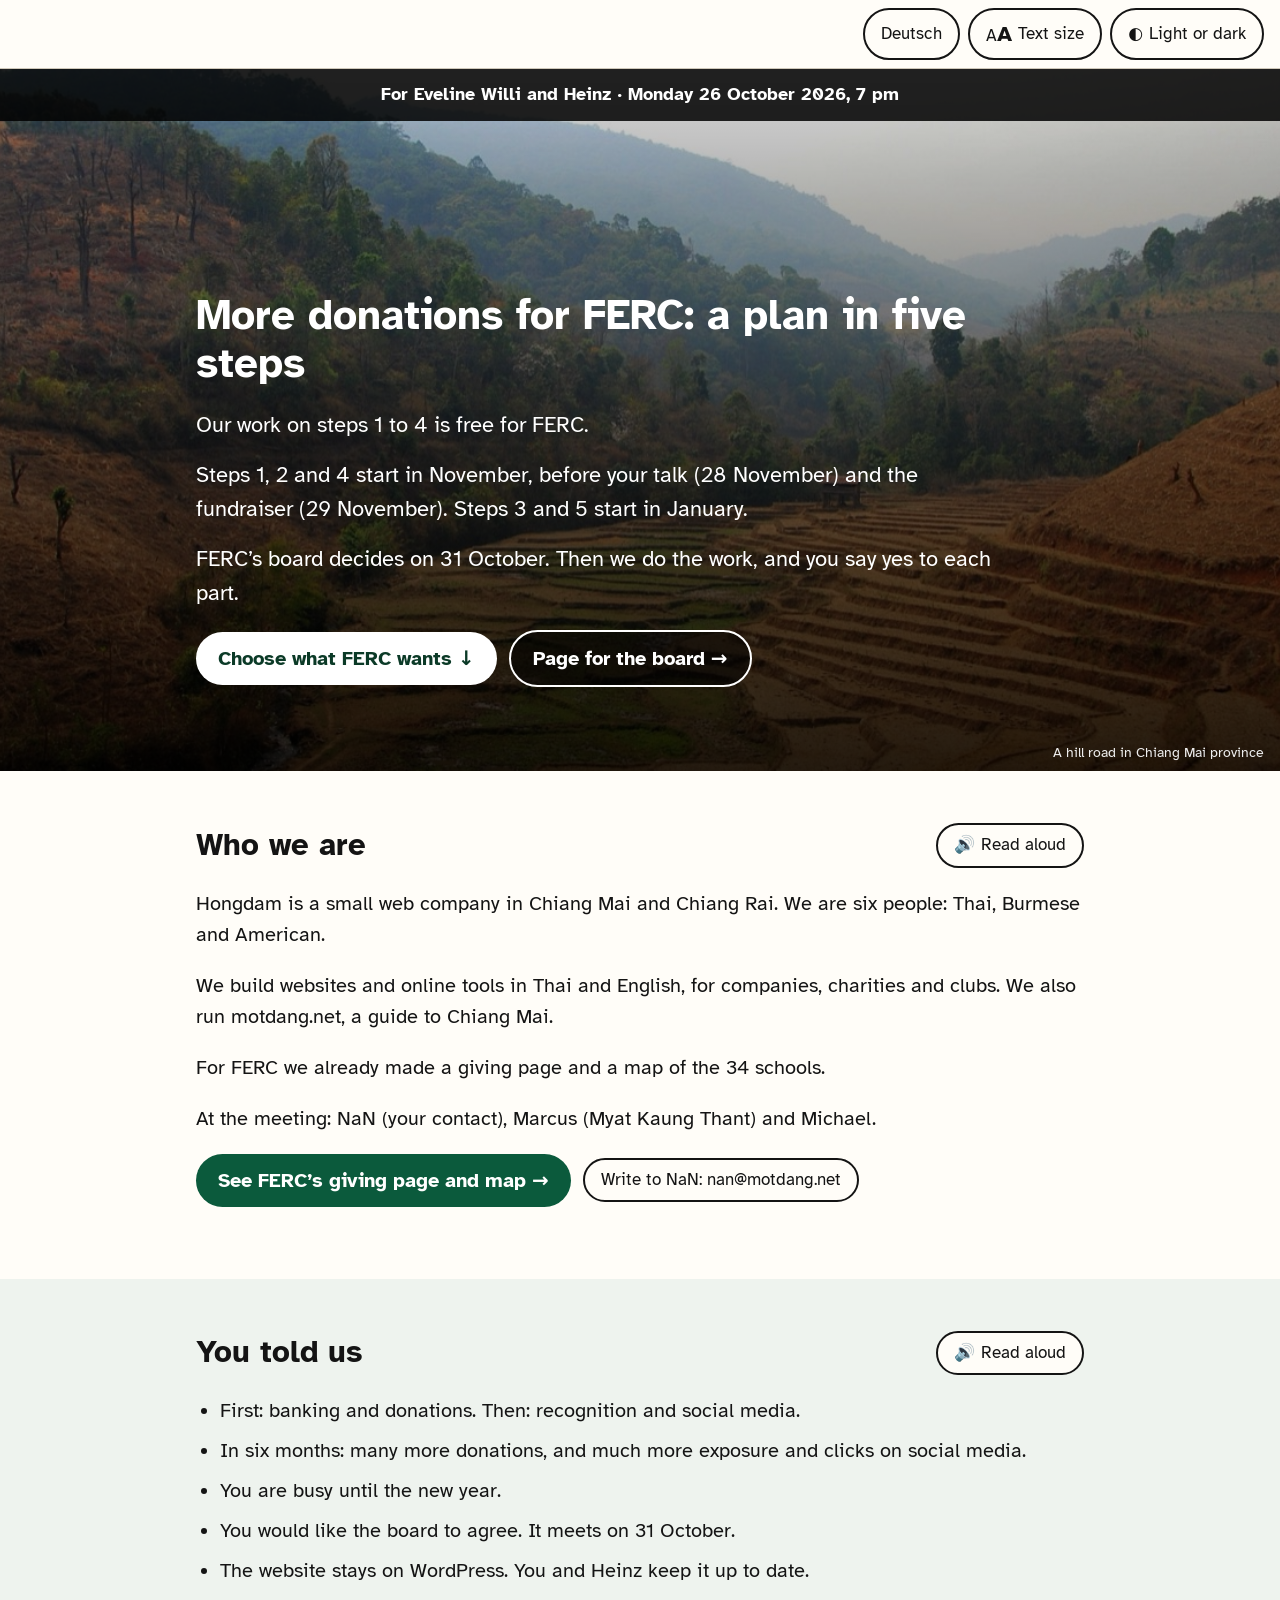
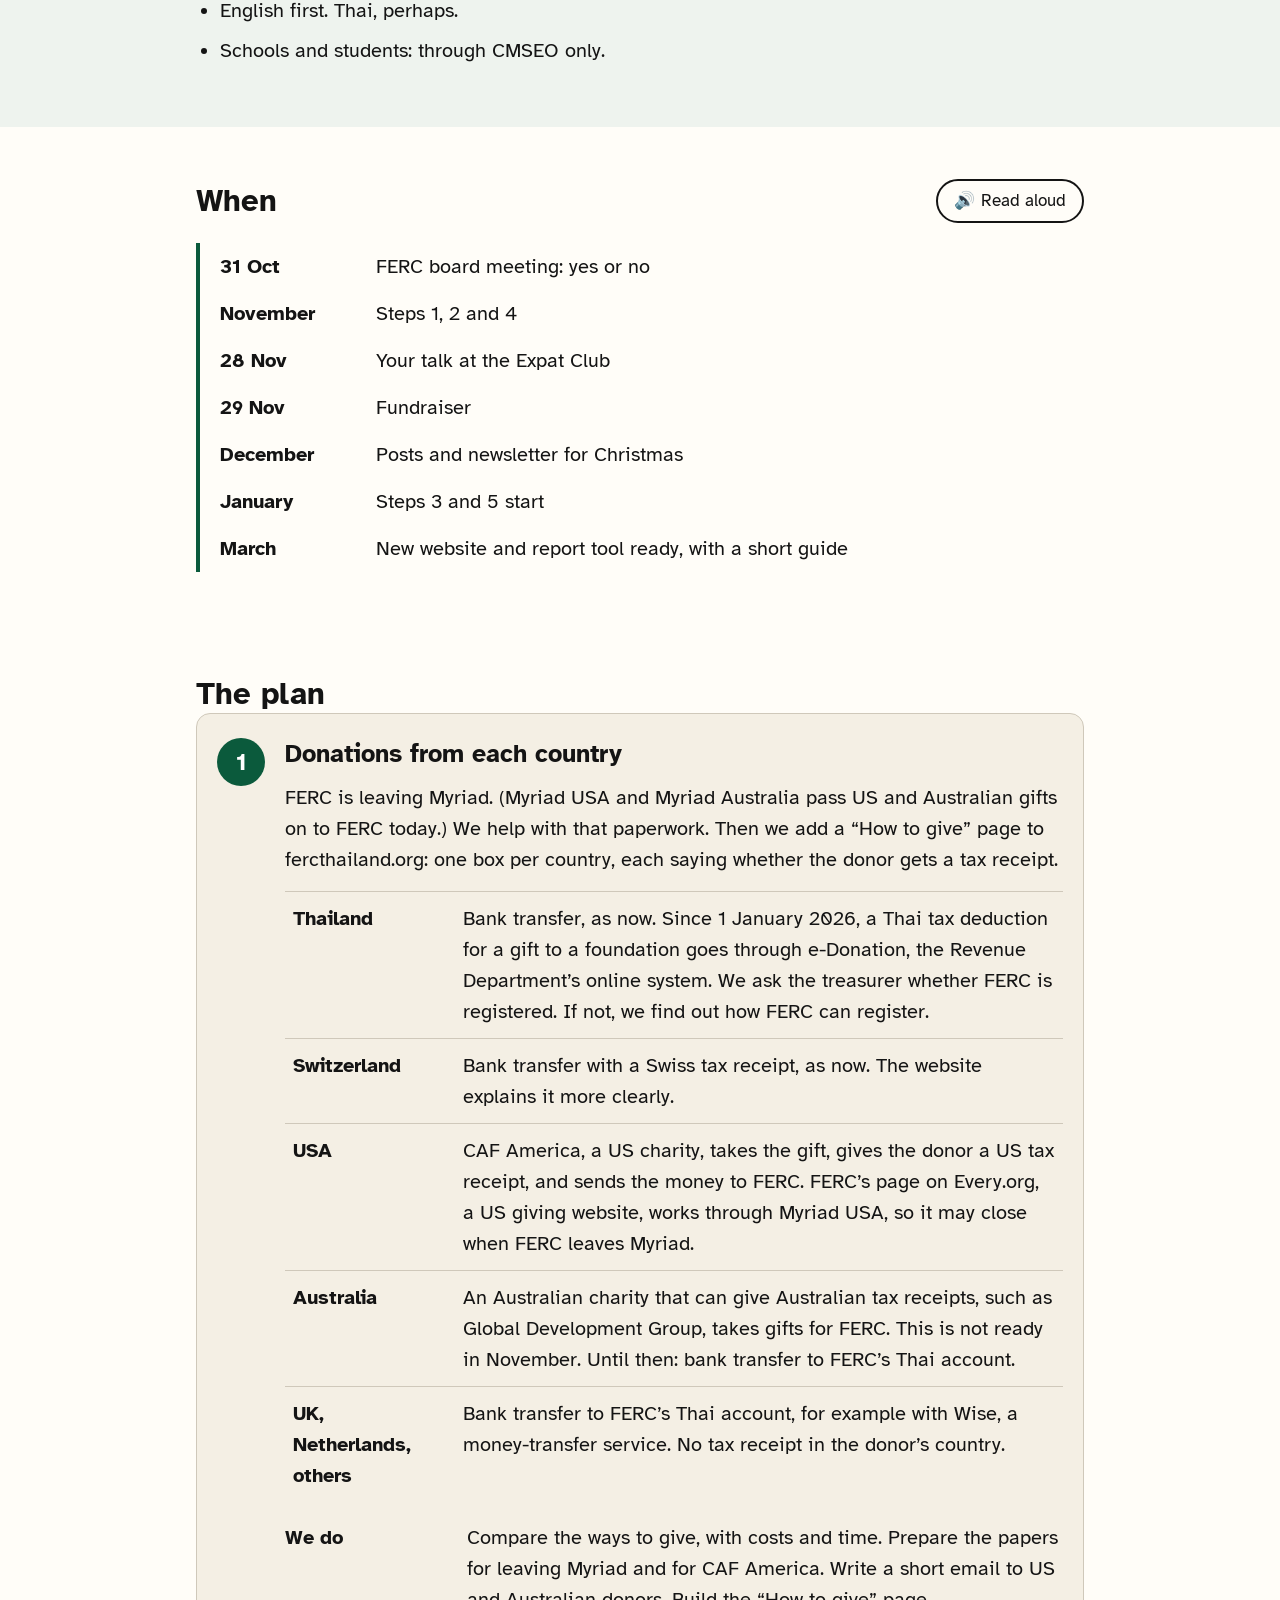
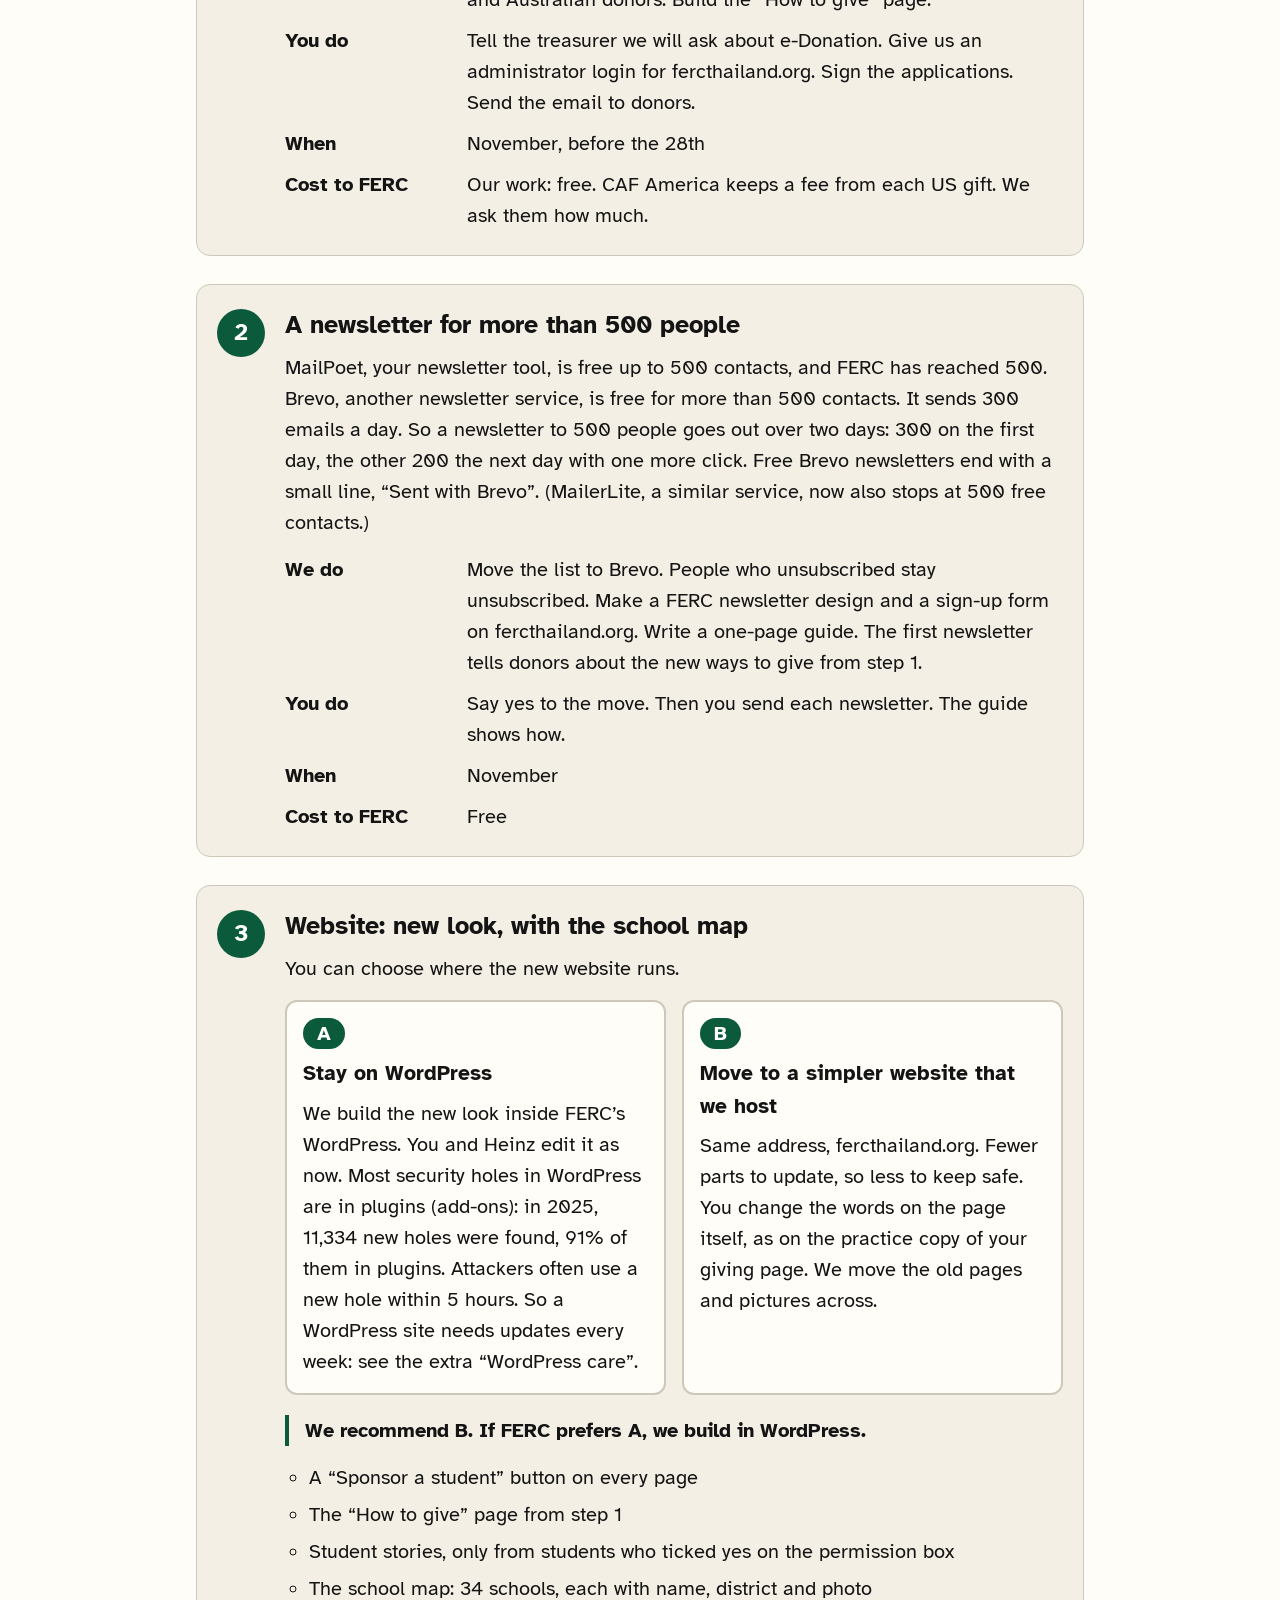
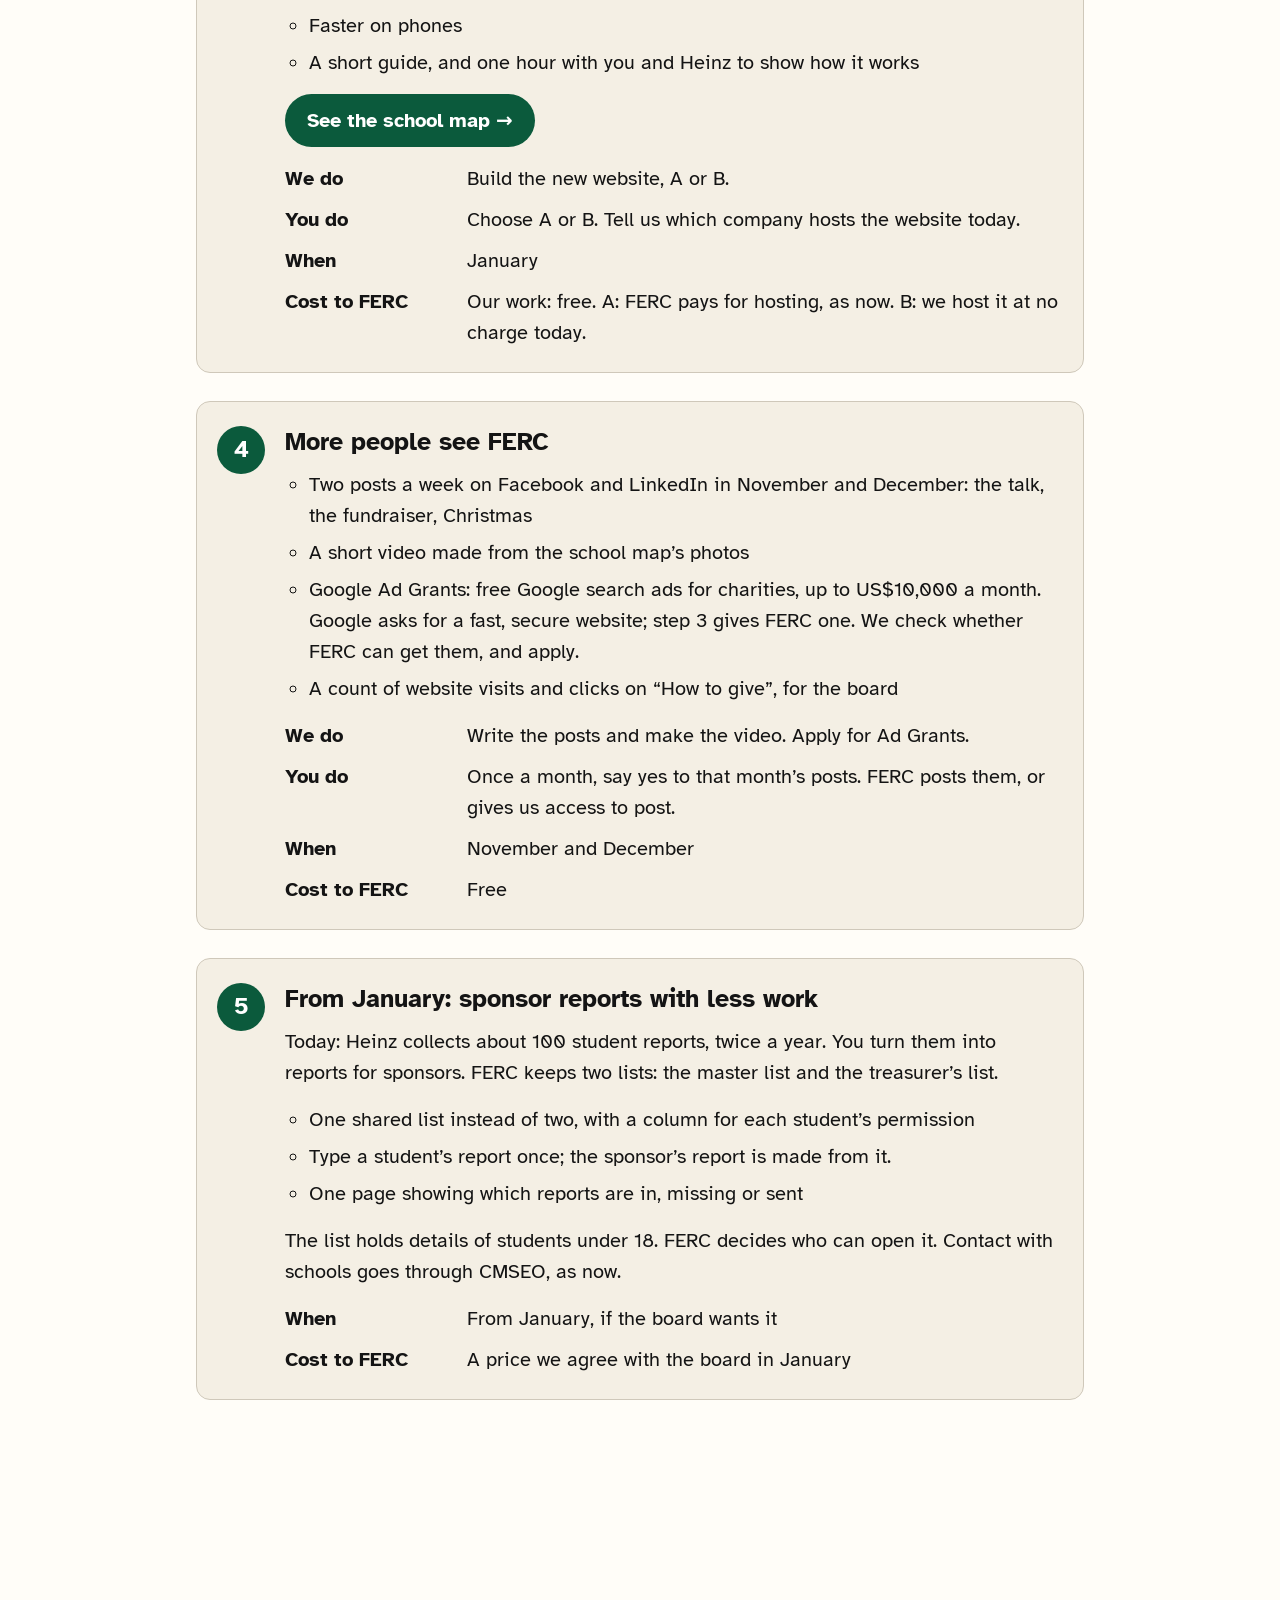
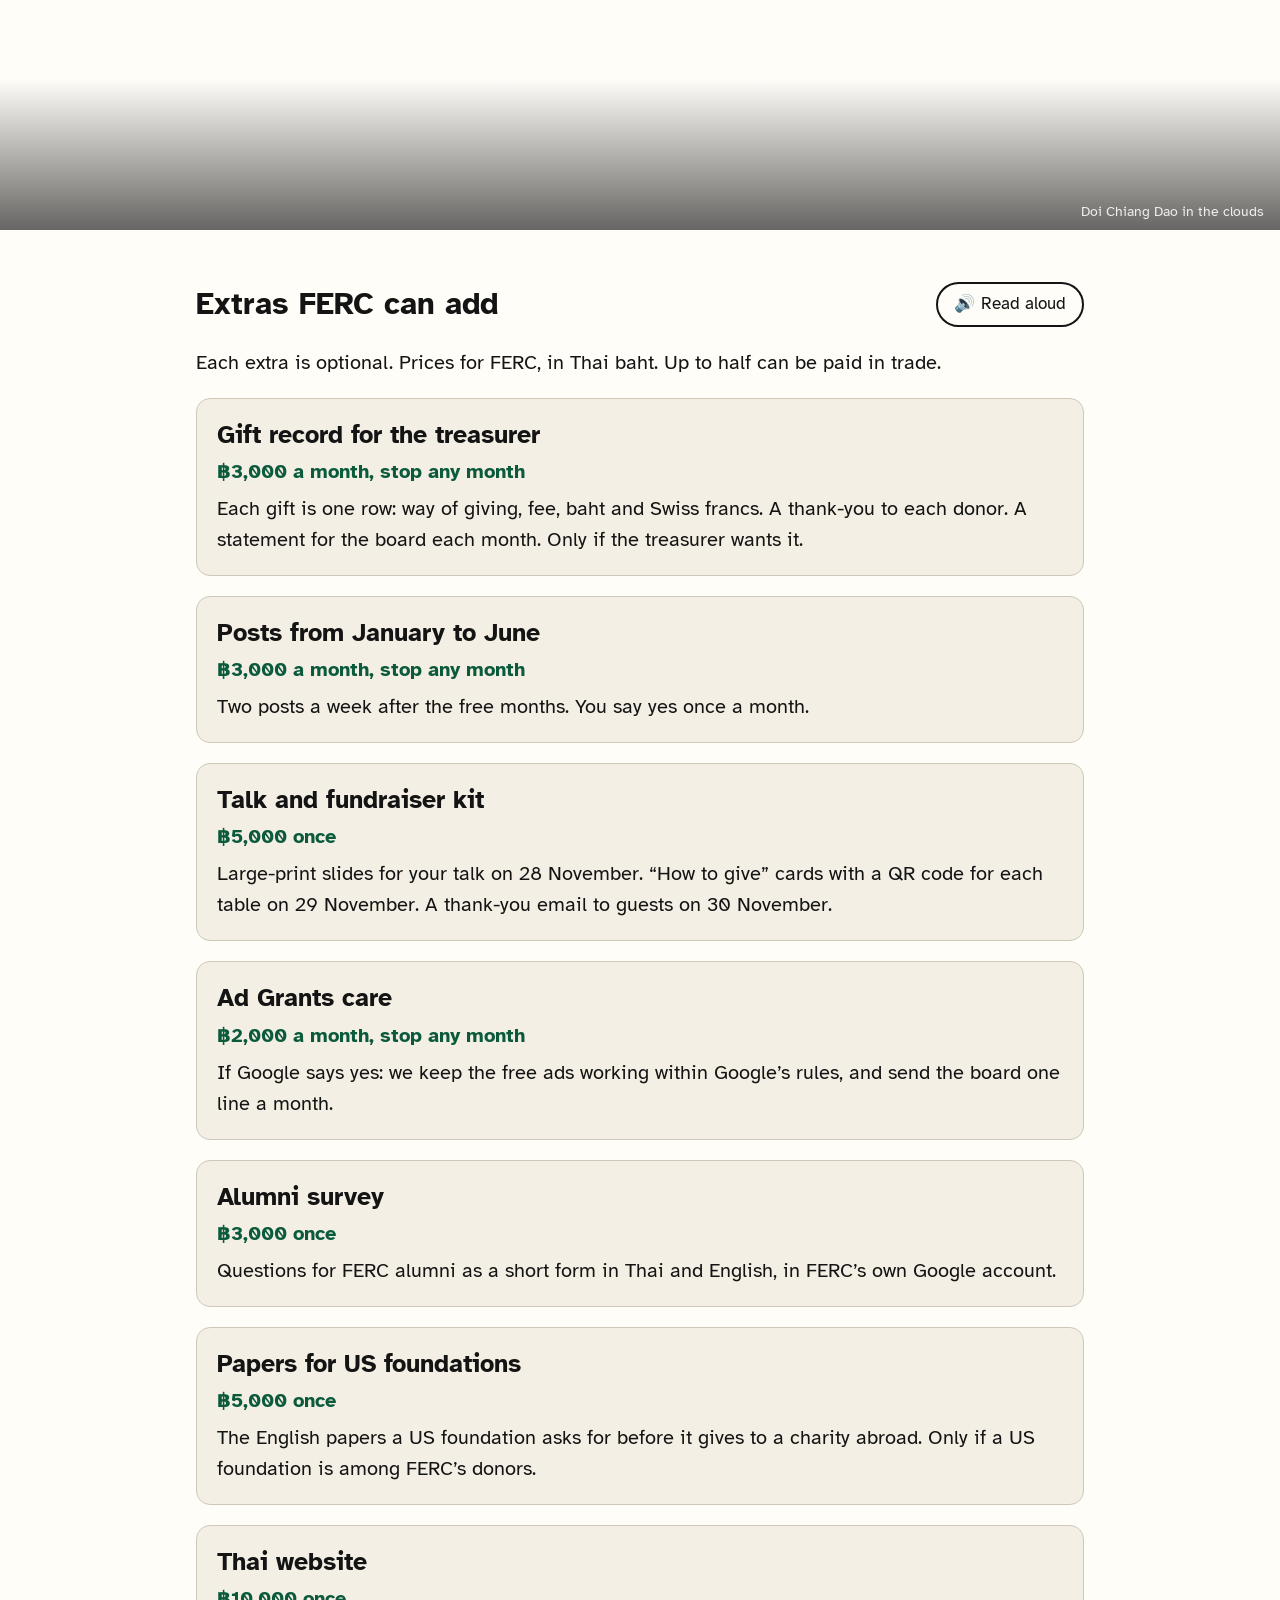
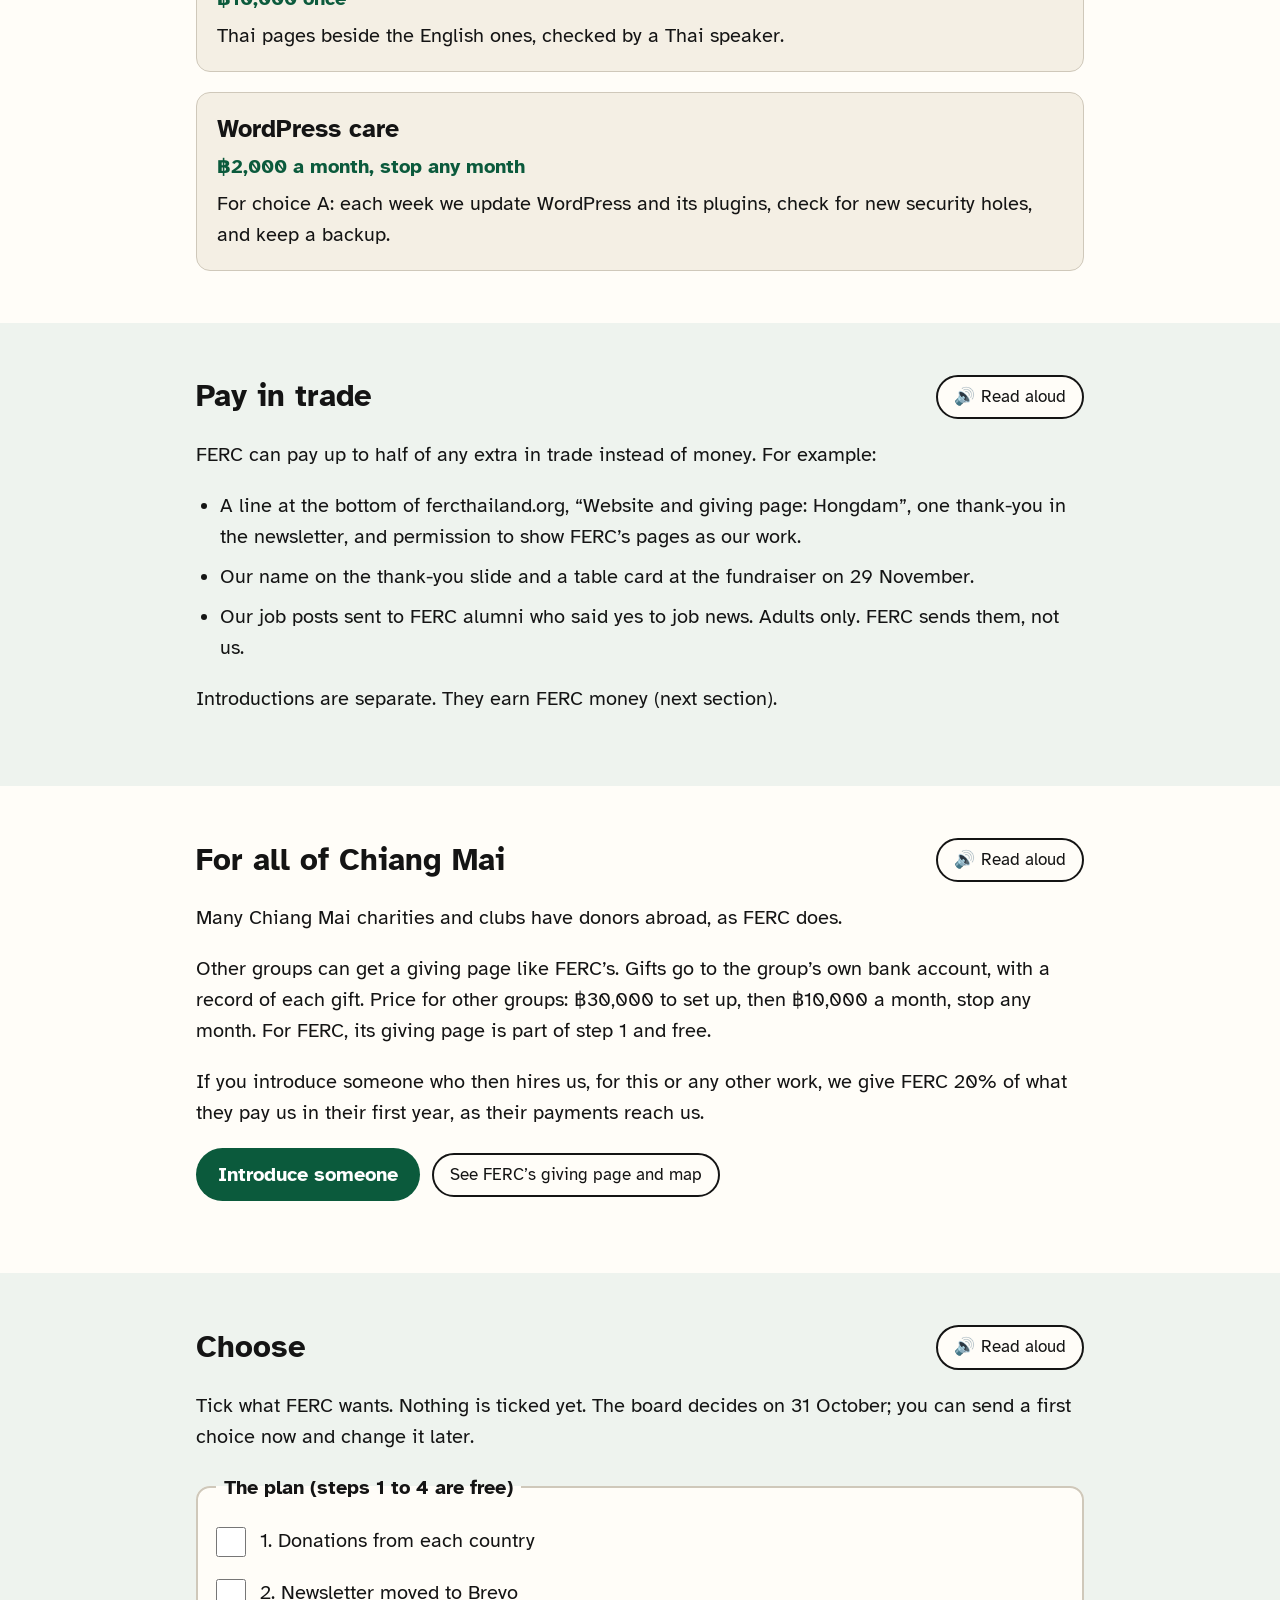
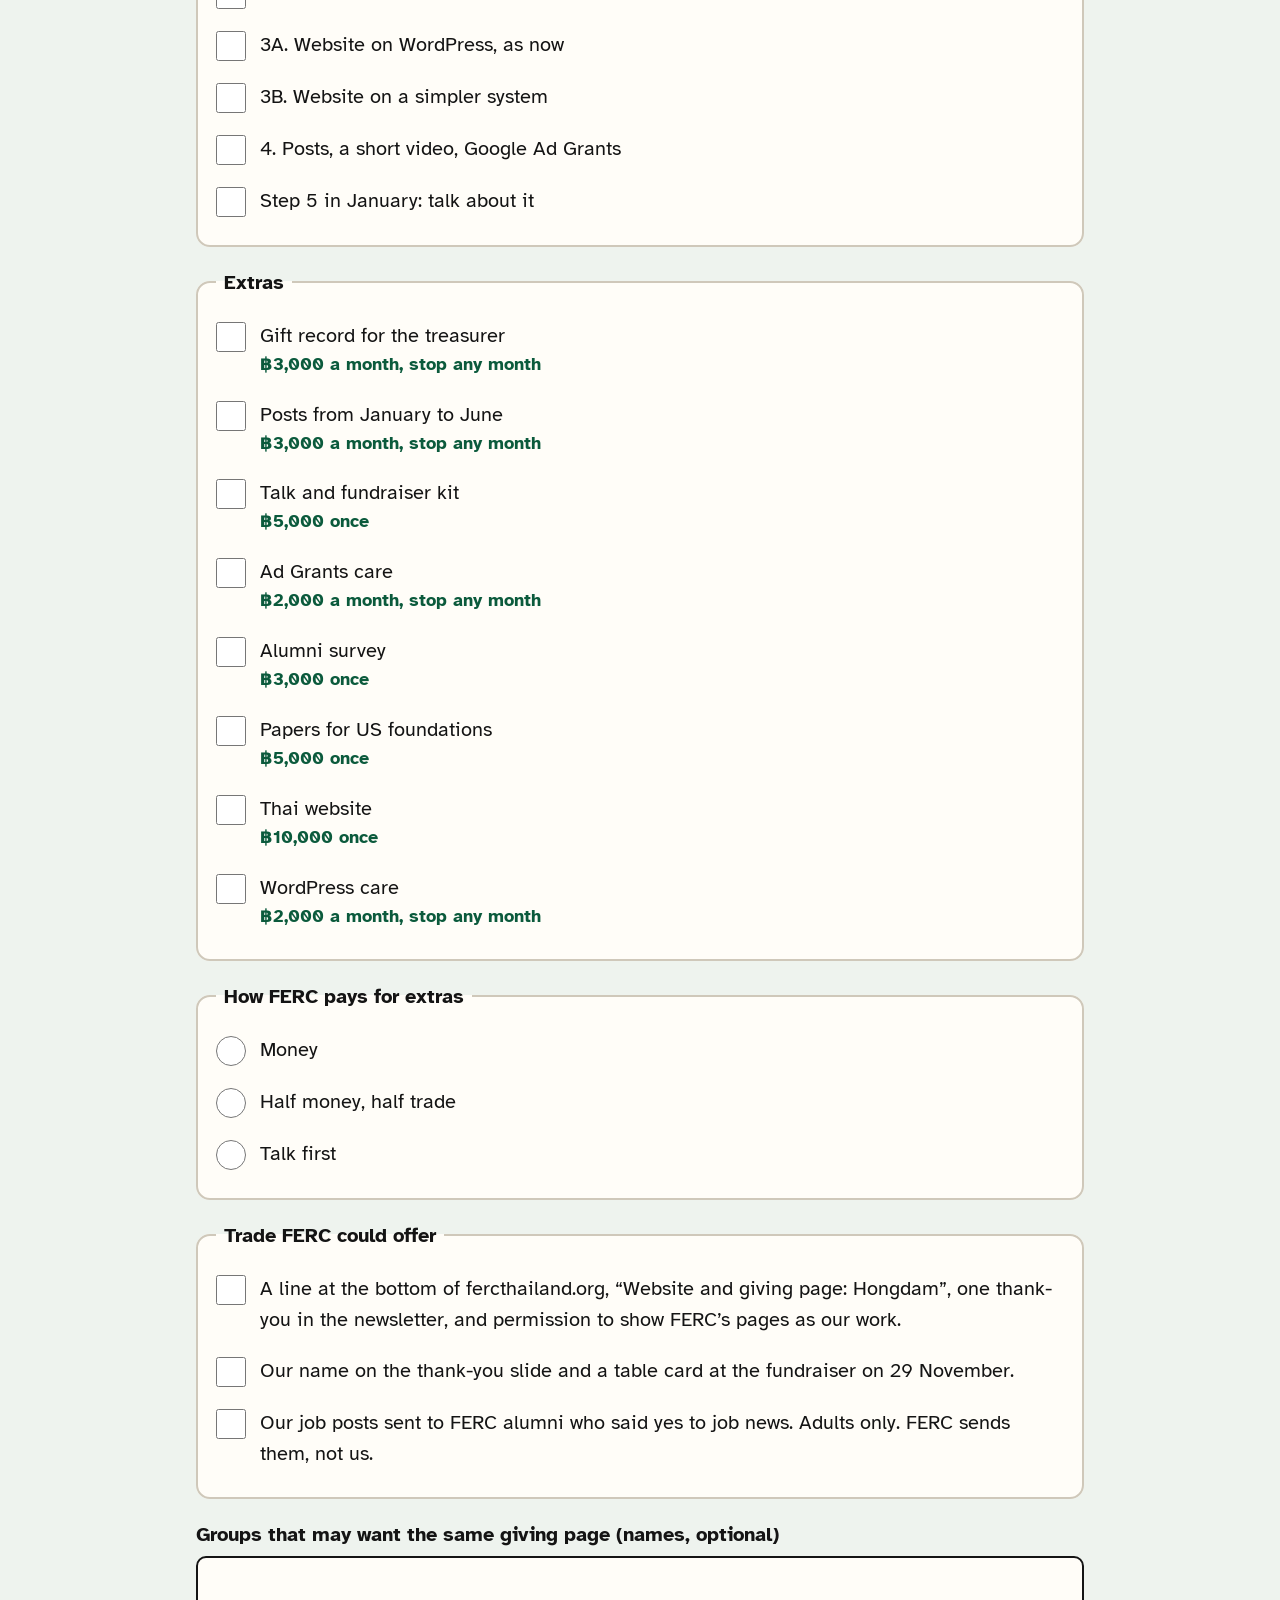
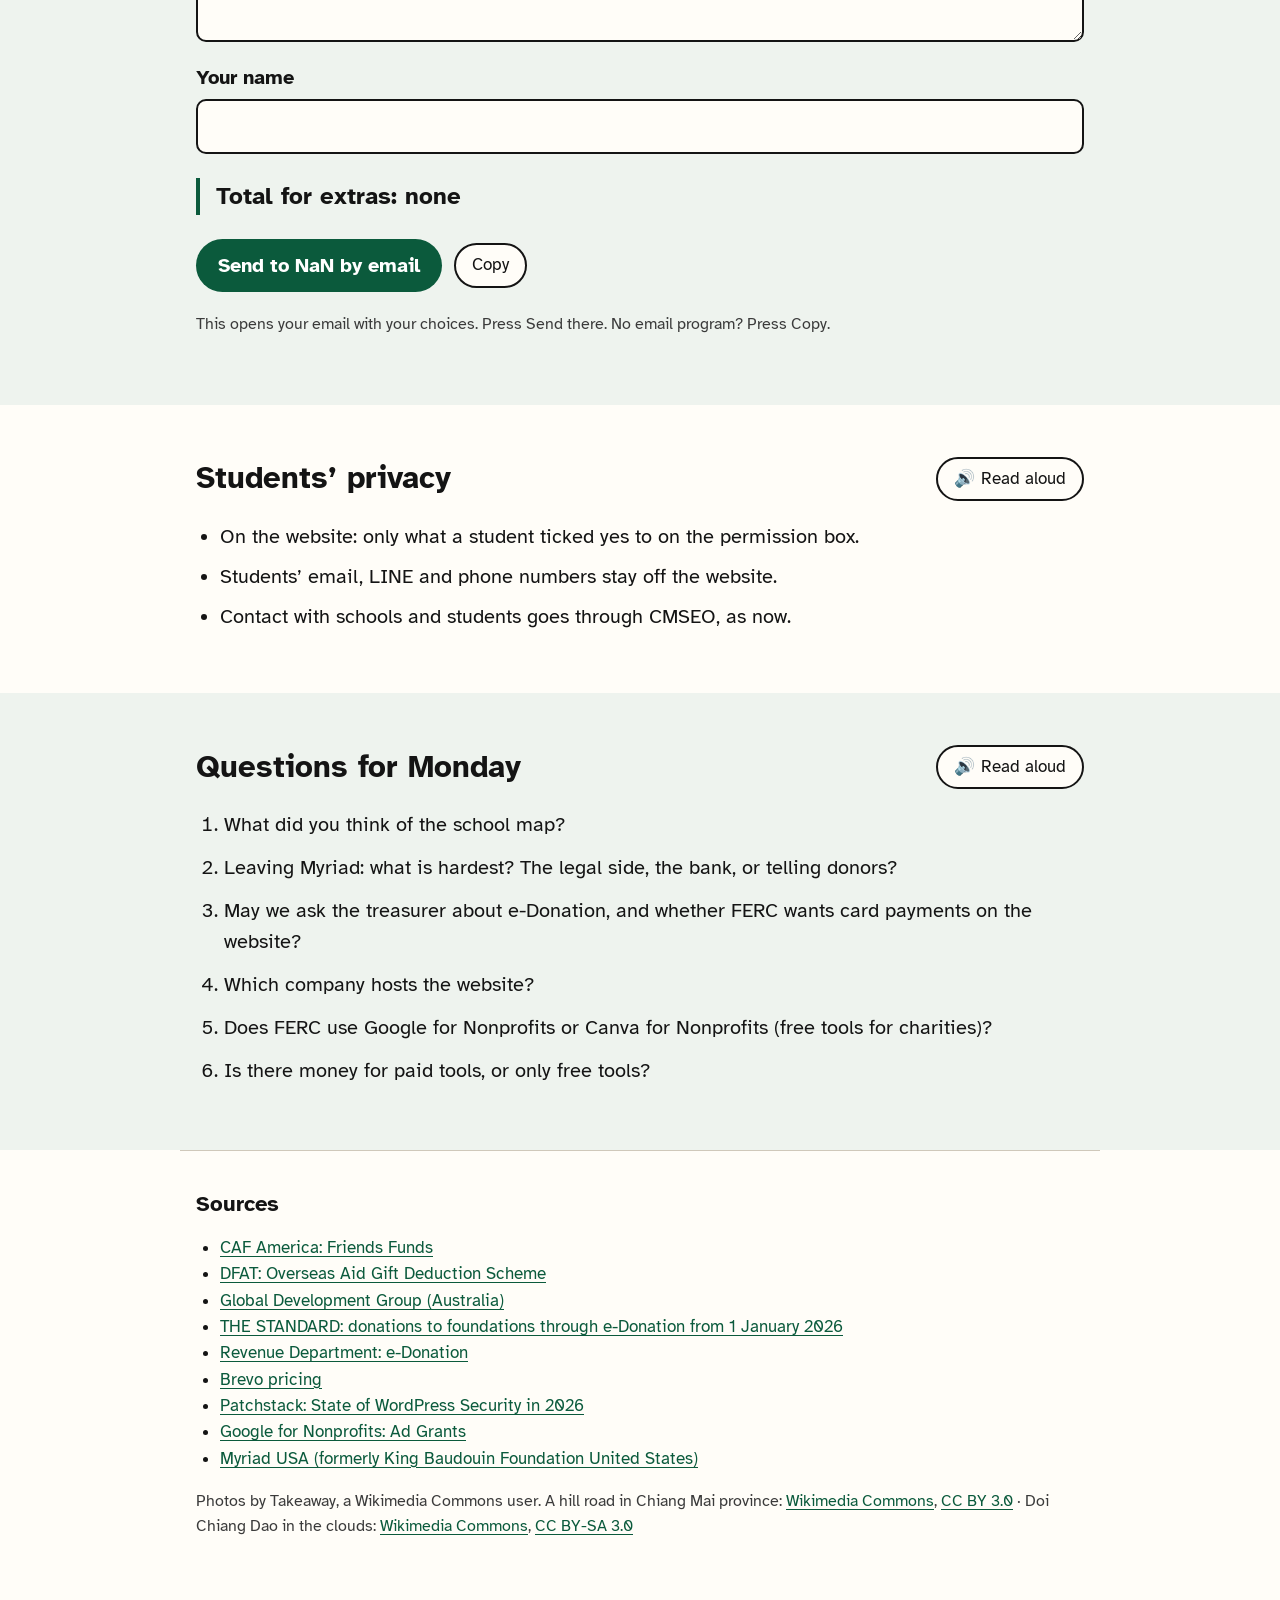
==== commit bd0cb5fb: "WordPress A/B choice with WordPress care extra; Marcus's dropped points: newsletter announces giving" ====
--- a/docs/index.html
+++ b/docs/index.html
@@ -50,17 +50,17 @@
 
 <section class="sec" id="when" aria-labelledby="when-h"><div class="wrap">
   <div class="hrow"><h2 id="when-h">When</h2><button class="read" type="button"><span aria-hidden="true">🔊</span> Read aloud</button></div>
-  <ol class="time"><li><span class="d">31 Oct</span> <span>FERC board meeting: yes or no</span></li><li><span class="d">November</span> <span>Steps 1, 2 and 4</span></li><li><span class="d">28 Nov</span> <span>Your talk at the Expat Club</span></li><li><span class="d">29 Nov</span> <span>Fundraiser</span></li><li><span class="d">December</span> <span>Posts and newsletter for Christmas</span></li><li><span class="d">January</span> <span>Steps 3 and 5</span></li></ol>
+  <ol class="time"><li><span class="d">31 Oct</span> <span>FERC board meeting: yes or no</span></li><li><span class="d">November</span> <span>Steps 1, 2 and 4</span></li><li><span class="d">28 Nov</span> <span>Your talk at the Expat Club</span></li><li><span class="d">29 Nov</span> <span>Fundraiser</span></li><li><span class="d">December</span> <span>Posts and newsletter for Christmas</span></li><li><span class="d">January</span> <span>Steps 3 and 5 start</span></li><li><span class="d">March</span> <span>New website and report tool ready, with a short guide</span></li></ol>
 </div></section>
 
 <section class="sec" id="plan" aria-labelledby="plan-h"><div class="wrap">
   <h2 id="plan-h">The plan</h2>
-  <ol class="steps"><li class="step" id="step1"><div class="num" aria-hidden="true">1</div><div class="body"><h3><span class="vh">1. </span>Donations from each country</h3><p>FERC is leaving Myriad. (Myriad USA and Myriad Australia pass US and Australian gifts on to FERC today.) We help with that paperwork. Then we add a “How to give” page to fercthailand.org: one box per country, each saying whether the donor gets a tax receipt.</p><table class="routes"><tbody><tr><th scope="row">Thailand</th><td>Bank transfer, as now. Since 1 January 2026, a Thai tax deduction for a gift to a foundation goes through e-Donation, the Revenue Department’s online system. We ask the treasurer whether FERC is registered. If not, we find out how FERC can register.</td></tr><tr><th scope="row">Switzerland</th><td>Bank transfer with a Swiss tax receipt, as now. The website explains it more clearly.</td></tr><tr><th scope="row">USA</th><td>CAF America, a US charity, takes the gift, gives the donor a US tax receipt, and sends the money to FERC. FERC’s page on Every.org, a US giving website, works through Myriad USA, so it may close when FERC leaves Myriad.</td></tr><tr><th scope="row">Australia</th><td>An Australian charity that can give Australian tax receipts, such as Global Development Group, takes gifts for FERC. This is not ready in November. Until then: bank transfer to FERC’s Thai account.</td></tr><tr><th scope="row">UK, Netherlands, others</th><td>Bank transfer to FERC’s Thai account, for example with Wise, a money-transfer service. No tax receipt in the donor’s country.</td></tr></tbody></table><dl class="facts"><div><dt>We do</dt><dd>Compare the ways to give, with costs and time. Prepare the papers for leaving Myriad and for CAF America. Write a short email to US and Australian donors. Build the “How to give” page.</dd></div><div><dt>You do</dt><dd>Tell the treasurer we will ask about e-Donation. Give us an administrator login for fercthailand.org. Sign the applications. Send the email to donors.</dd></div><div><dt>When</dt><dd>November, before the 28th</dd></div><div><dt>Cost to FERC</dt><dd>Our work: free. CAF America keeps a fee from each US gift. We ask them how much.</dd></div></dl></div></li><li class="step" id="step2"><div class="num" aria-hidden="true">2</div><div class="body"><h3><span class="vh">2. </span>A newsletter for more than 500 people</h3><p>MailPoet, your newsletter tool, is free up to 500 contacts, and FERC has reached 500. Brevo, another newsletter service, is free for more than 500 contacts. It sends 300 emails a day. So a newsletter to 500 people goes out over two days: 300 on the first day, the other 200 the next day with one more click. Free Brevo newsletters end with a small line, “Sent with Brevo”.</p><dl class="facts"><div><dt>We do</dt><dd>Move the list to Brevo. People who unsubscribed stay unsubscribed. Make a FERC newsletter design and a sign-up form on fercthailand.org. Write a one-page guide.</dd></div><div><dt>You do</dt><dd>Say yes to the move. Then you send each newsletter. The guide shows how.</dd></div><div><dt>When</dt><dd>November</dd></div><div><dt>Cost to FERC</dt><dd>Free</dd></div></dl></div></li><li class="step" id="step3"><div class="num" aria-hidden="true">3</div><div class="body"><h3><span class="vh">3. </span>Website: new look, same WordPress, with the school map</h3><p>Everything stays on WordPress. You and Heinz edit it as now.</p><ul class=""><li>A “Sponsor a student” button on every page</li><li>The “How to give” page from step 1</li><li>Student stories, only from students who ticked yes on the permission box</li><li>The school map: 34 schools, each with name, district and photo</li><li>Faster on phones</li><li>A short guide, and one hour with you and Heinz to show how it works</li></ul><p><a class="cta" href="https://hongdam.net/for/eveline/#map">See the school map →</a></p><dl class="facts"><div><dt>We do</dt><dd>Build it inside FERC’s WordPress.</dd></div><div><dt>You do</dt><dd>Tell us which company hosts the website.</dd></div><div><dt>When</dt><dd>January</dd></div><div><dt>Cost to FERC</dt><dd>Our work: free. FERC pays for hosting, as now.</dd></div></dl></div></li><li class="step" id="step4"><div class="num" aria-hidden="true">4</div><div class="body"><h3><span class="vh">4. </span>More people see FERC</h3><ul class=""><li>Two posts a week on Facebook and LinkedIn in November and December: the talk, the fundraiser, Christmas</li><li>A short video made from the school map’s photos</li><li>Google Ad Grants: free Google search ads for charities, up to US$10,000 a month. We check whether FERC can get them, and apply.</li><li>A count of website visits and clicks on “How to give”, for the board</li></ul><dl class="facts"><div><dt>We do</dt><dd>Write the posts and make the video. Apply for Ad Grants.</dd></div><div><dt>You do</dt><dd>Once a month, say yes to that month’s posts. FERC posts them, or gives us access to post.</dd></div><div><dt>When</dt><dd>November and December</dd></div><div><dt>Cost to FERC</dt><dd>Free</dd></div></dl></div></li><li class="step" id="step5"><div class="num" aria-hidden="true">5</div><div class="body"><h3><span class="vh">5. </span>From January: sponsor reports with less work</h3><p>Today: Heinz collects about 100 student reports, twice a year. You turn them into reports for sponsors. FERC keeps two lists: the master list and the treasurer’s list.</p><ul class=""><li>One shared list instead of two, with a column for each student’s permission</li><li>Type a student’s report once; the sponsor’s report is made from it.</li><li>One page showing which reports are in, missing or sent</li></ul><p>The list holds details of students under 18. FERC decides who can open it. Contact with schools goes through CMSEO, as now.</p><dl class="facts"><div><dt>When</dt><dd>From January, if the board wants it</dd></div><div><dt>Cost to FERC</dt><dd>A price we agree with the board in January</dd></div></dl></div></li></ol>
+  <ol class="steps"><li class="step" id="step1"><div class="num" aria-hidden="true">1</div><div class="body"><h3><span class="vh">1. </span>Donations from each country</h3><p>FERC is leaving Myriad. (Myriad USA and Myriad Australia pass US and Australian gifts on to FERC today.) We help with that paperwork. Then we add a “How to give” page to fercthailand.org: one box per country, each saying whether the donor gets a tax receipt.</p><table class="routes"><tbody><tr><th scope="row">Thailand</th><td>Bank transfer, as now. Since 1 January 2026, a Thai tax deduction for a gift to a foundation goes through e-Donation, the Revenue Department’s online system. We ask the treasurer whether FERC is registered. If not, we find out how FERC can register.</td></tr><tr><th scope="row">Switzerland</th><td>Bank transfer with a Swiss tax receipt, as now. The website explains it more clearly.</td></tr><tr><th scope="row">USA</th><td>CAF America, a US charity, takes the gift, gives the donor a US tax receipt, and sends the money to FERC. FERC’s page on Every.org, a US giving website, works through Myriad USA, so it may close when FERC leaves Myriad.</td></tr><tr><th scope="row">Australia</th><td>An Australian charity that can give Australian tax receipts, such as Global Development Group, takes gifts for FERC. This is not ready in November. Until then: bank transfer to FERC’s Thai account.</td></tr><tr><th scope="row">UK, Netherlands, others</th><td>Bank transfer to FERC’s Thai account, for example with Wise, a money-transfer service. No tax receipt in the donor’s country.</td></tr></tbody></table><dl class="facts"><div><dt>We do</dt><dd>Compare the ways to give, with costs and time. Prepare the papers for leaving Myriad and for CAF America. Write a short email to US and Australian donors. Build the “How to give” page.</dd></div><div><dt>You do</dt><dd>Tell the treasurer we will ask about e-Donation. Give us an administrator login for fercthailand.org. Sign the applications. Send the email to donors.</dd></div><div><dt>When</dt><dd>November, before the 28th</dd></div><div><dt>Cost to FERC</dt><dd>Our work: free. CAF America keeps a fee from each US gift. We ask them how much.</dd></div></dl></div></li><li class="step" id="step2"><div class="num" aria-hidden="true">2</div><div class="body"><h3><span class="vh">2. </span>A newsletter for more than 500 people</h3><p>MailPoet, your newsletter tool, is free up to 500 contacts, and FERC has reached 500. Brevo, another newsletter service, is free for more than 500 contacts. It sends 300 emails a day. So a newsletter to 500 people goes out over two days: 300 on the first day, the other 200 the next day with one more click. Free Brevo newsletters end with a small line, “Sent with Brevo”. (MailerLite, a similar service, now also stops at 500 free contacts.)</p><dl class="facts"><div><dt>We do</dt><dd>Move the list to Brevo. People who unsubscribed stay unsubscribed. Make a FERC newsletter design and a sign-up form on fercthailand.org. Write a one-page guide. The first newsletter tells donors about the new ways to give from step 1.</dd></div><div><dt>You do</dt><dd>Say yes to the move. Then you send each newsletter. The guide shows how.</dd></div><div><dt>When</dt><dd>November</dd></div><div><dt>Cost to FERC</dt><dd>Free</dd></div></dl></div></li><li class="step" id="step3"><div class="num" aria-hidden="true">3</div><div class="body"><h3><span class="vh">3. </span>Website: new look, with the school map</h3><p>You can choose where the new website runs.</p><div class="ab"><div class="opt"><p class="tag">A</p><h4>Stay on WordPress</h4><p>We build the new look inside FERC’s WordPress. You and Heinz edit it as now. Most security holes in WordPress are in plugins (add-ons): in 2025, 11,334 new holes were found, 91% of them in plugins. Attackers often use a new hole within 5 hours. So a WordPress site needs updates every week: see the extra “WordPress care”.</p></div><div class="opt"><p class="tag">B</p><h4>Move to a simpler website that we host</h4><p>Same address, fercthailand.org. Fewer parts to update, so less to keep safe. You change the words on the page itself, as on the practice copy of your giving page. We move the old pages and pictures across.</p></div></div><p class="ask">We recommend B. If FERC prefers A, we build in WordPress.</p><ul class=""><li>A “Sponsor a student” button on every page</li><li>The “How to give” page from step 1</li><li>Student stories, only from students who ticked yes on the permission box</li><li>The school map: 34 schools, each with name, district and photo</li><li>Faster on phones</li><li>A short guide, and one hour with you and Heinz to show how it works</li></ul><p><a class="cta" href="https://hongdam.net/for/eveline/#map">See the school map →</a></p><dl class="facts"><div><dt>We do</dt><dd>Build the new website, A or B.</dd></div><div><dt>You do</dt><dd>Choose A or B. Tell us which company hosts the website today.</dd></div><div><dt>When</dt><dd>January</dd></div><div><dt>Cost to FERC</dt><dd>Our work: free. A: FERC pays for hosting, as now. B: we host it at no charge today.</dd></div></dl></div></li><li class="step" id="step4"><div class="num" aria-hidden="true">4</div><div class="body"><h3><span class="vh">4. </span>More people see FERC</h3><ul class=""><li>Two posts a week on Facebook and LinkedIn in November and December: the talk, the fundraiser, Christmas</li><li>A short video made from the school map’s photos</li><li>Google Ad Grants: free Google search ads for charities, up to US$10,000 a month. Google asks for a fast, secure website; step 3 gives FERC one. We check whether FERC can get them, and apply.</li><li>A count of website visits and clicks on “How to give”, for the board</li></ul><dl class="facts"><div><dt>We do</dt><dd>Write the posts and make the video. Apply for Ad Grants.</dd></div><div><dt>You do</dt><dd>Once a month, say yes to that month’s posts. FERC posts them, or gives us access to post.</dd></div><div><dt>When</dt><dd>November and December</dd></div><div><dt>Cost to FERC</dt><dd>Free</dd></div></dl></div></li><li class="step" id="step5"><div class="num" aria-hidden="true">5</div><div class="body"><h3><span class="vh">5. </span>From January: sponsor reports with less work</h3><p>Today: Heinz collects about 100 student reports, twice a year. You turn them into reports for sponsors. FERC keeps two lists: the master list and the treasurer’s list.</p><ul class=""><li>One shared list instead of two, with a column for each student’s permission</li><li>Type a student’s report once; the sponsor’s report is made from it.</li><li>One page showing which reports are in, missing or sent</li></ul><p>The list holds details of students under 18. FERC decides who can open it. Contact with schools goes through CMSEO, as now.</p><dl class="facts"><div><dt>When</dt><dd>From January, if the board wants it</dd></div><div><dt>Cost to FERC</dt><dd>A price we agree with the board in January</dd></div></dl></div></li></ol>
 </div></section>
 <div class="band short" style="background-image:url(img/dao.jpg);background-position:center 40%" role="img" aria-label="Doi Chiang Dao in the clouds"><p class="cred">Doi Chiang Dao in the clouds</p></div>
 <section class="sec" id="extras" aria-labelledby="extras-h"><div class="wrap">
   <div class="hrow"><h2 id="extras-h">Extras FERC can add</h2><button class="read" type="button"><span aria-hidden="true">🔊</span> Read aloud</button></div>
-  <p>Each extra is optional. Prices for FERC, in Thai baht. Up to half can be paid in trade.</p><ul class="extras"><li><h3>Gift record for the treasurer</h3><p class="pr">฿3,000 a month, stop any month</p><p>Each gift is one row: way of giving, fee, baht and Swiss francs. A thank-you to each donor. A statement for the board each month. Only if the treasurer wants it.</p></li><li><h3>Posts from January to June</h3><p class="pr">฿3,000 a month, stop any month</p><p>Two posts a week after the free months. You say yes once a month.</p></li><li><h3>Talk and fundraiser kit</h3><p class="pr">฿5,000 once</p><p>Large-print slides for your talk on 28 November. “How to give” cards with a QR code for each table on 29 November. A thank-you email to guests on 30 November.</p></li><li><h3>Ad Grants care</h3><p class="pr">฿2,000 a month, stop any month</p><p>If Google says yes: we keep the free ads working within Google’s rules, and send the board one line a month.</p></li><li><h3>Alumni survey</h3><p class="pr">฿3,000 once</p><p>Questions for FERC alumni as a short form in Thai and English, in FERC’s own Google account.</p></li><li><h3>Papers for US foundations</h3><p class="pr">฿5,000 once</p><p>The English papers a US foundation asks for before it gives to a charity abroad. Only if a US foundation is among FERC’s donors.</p></li><li><h3>Thai website</h3><p class="pr">฿10,000 once</p><p>Thai pages beside the English ones, checked by a Thai speaker.</p></li></ul>
+  <p>Each extra is optional. Prices for FERC, in Thai baht. Up to half can be paid in trade.</p><ul class="extras"><li><h3>Gift record for the treasurer</h3><p class="pr">฿3,000 a month, stop any month</p><p>Each gift is one row: way of giving, fee, baht and Swiss francs. A thank-you to each donor. A statement for the board each month. Only if the treasurer wants it.</p></li><li><h3>Posts from January to June</h3><p class="pr">฿3,000 a month, stop any month</p><p>Two posts a week after the free months. You say yes once a month.</p></li><li><h3>Talk and fundraiser kit</h3><p class="pr">฿5,000 once</p><p>Large-print slides for your talk on 28 November. “How to give” cards with a QR code for each table on 29 November. A thank-you email to guests on 30 November.</p></li><li><h3>Ad Grants care</h3><p class="pr">฿2,000 a month, stop any month</p><p>If Google says yes: we keep the free ads working within Google’s rules, and send the board one line a month.</p></li><li><h3>Alumni survey</h3><p class="pr">฿3,000 once</p><p>Questions for FERC alumni as a short form in Thai and English, in FERC’s own Google account.</p></li><li><h3>Papers for US foundations</h3><p class="pr">฿5,000 once</p><p>The English papers a US foundation asks for before it gives to a charity abroad. Only if a US foundation is among FERC’s donors.</p></li><li><h3>Thai website</h3><p class="pr">฿10,000 once</p><p>Thai pages beside the English ones, checked by a Thai speaker.</p></li><li><h3>WordPress care</h3><p class="pr">฿2,000 a month, stop any month</p><p>For choice A: each week we update WordPress and its plugins, check for new security holes, and keep a backup.</p></li></ul>
 </div></section>
 
 <section class="sec alt" id="trade" aria-labelledby="trade-h"><div class="wrap">
@@ -77,8 +77,8 @@
   <div class="hrow"><h2 id="choose-h">Choose</h2><button class="read" type="button"><span aria-hidden="true">🔊</span> Read aloud</button></div>
   <p>Tick what FERC wants. Nothing is ticked yet. The board decides on 31 October; you can send a first choice now and change it later.</p>
 <form id="chooser" action="#choose" onsubmit="return false" data-cfg="{&quot;to&quot;: &quot;nan@motdang.net&quot;, &quot;subject&quot;: &quot;FERC: our choices&quot;, &quot;head&quot;: &quot;FERC’s choices&quot;, &quot;plan&quot;: &quot;The plan (steps 1 to 4 are free)&quot;, &quot;extras&quot;: &quot;Extras&quot;, &quot;pay&quot;: &quot;How FERC pays for extras&quot;, &quot;trade&quot;: &quot;Trade FERC could offer&quot;, &quot;groups&quot;: &quot;Groups that may want the same giving page (names, optional)&quot;, &quot;name&quot;: &quot;Your name&quot;, &quot;total&quot;: &quot;Total for extras&quot;, &quot;none&quot;: &quot;none&quot;, &quot;once&quot;: &quot;once&quot;, &quot;month&quot;: &quot;a month&quot;, &quot;copied&quot;: &quot;Copied. Paste it into an email to nan@motdang.net.&quot;, &quot;and&quot;: &quot;and&quot;, &quot;money&quot;: &quot;In money&quot;, &quot;de&quot;: false, &quot;half&quot;: &quot;Half money, half trade&quot;}">
-  <fieldset><legend>The plan (steps 1 to 4 are free)</legend><label class="pick"><input type="checkbox" name="step" value="1" data-label="1. Donations from each country"> <span>1. Donations from each country</span></label><label class="pick"><input type="checkbox" name="step" value="2" data-label="2. Newsletter moved to Brevo"> <span>2. Newsletter moved to Brevo</span></label><label class="pick"><input type="checkbox" name="step" value="3" data-label="3. Website refresh with the school map"> <span>3. Website refresh with the school map</span></label><label class="pick"><input type="checkbox" name="step" value="4" data-label="4. Posts, a short video, Google Ad Grants"> <span>4. Posts, a short video, Google Ad Grants</span></label><label class="pick"><input type="checkbox" name="step" value="5" data-label="Step 5 in January: talk about it"> <span>Step 5 in January: talk about it</span></label></fieldset>
-  <fieldset><legend>Extras</legend><label class="pick"><input type="checkbox" name="extra" value="book" data-once="0" data-month="3000" data-label="Gift record for the treasurer (฿3,000 a month, stop any month)"> <span>Gift record for the treasurer <b class="pr">฿3,000 a month, stop any month</b></span></label><label class="pick"><input type="checkbox" name="extra" value="posts" data-once="0" data-month="3000" data-label="Posts from January to June (฿3,000 a month, stop any month)"> <span>Posts from January to June <b class="pr">฿3,000 a month, stop any month</b></span></label><label class="pick"><input type="checkbox" name="extra" value="kit" data-once="5000" data-month="0" data-label="Talk and fundraiser kit (฿5,000 once)"> <span>Talk and fundraiser kit <b class="pr">฿5,000 once</b></span></label><label class="pick"><input type="checkbox" name="extra" value="ads" data-once="0" data-month="2000" data-label="Ad Grants care (฿2,000 a month, stop any month)"> <span>Ad Grants care <b class="pr">฿2,000 a month, stop any month</b></span></label><label class="pick"><input type="checkbox" name="extra" value="alumni" data-once="3000" data-month="0" data-label="Alumni survey (฿3,000 once)"> <span>Alumni survey <b class="pr">฿3,000 once</b></span></label><label class="pick"><input type="checkbox" name="extra" value="usf" data-once="5000" data-month="0" data-label="Papers for US foundations (฿5,000 once)"> <span>Papers for US foundations <b class="pr">฿5,000 once</b></span></label><label class="pick"><input type="checkbox" name="extra" value="thai" data-once="10000" data-month="0" data-label="Thai website (฿10,000 once)"> <span>Thai website <b class="pr">฿10,000 once</b></span></label></fieldset>
+  <fieldset><legend>The plan (steps 1 to 4 are free)</legend><label class="pick"><input type="checkbox" name="step" value="1" data-label="1. Donations from each country"> <span>1. Donations from each country</span></label><label class="pick"><input type="checkbox" name="step" value="2" data-label="2. Newsletter moved to Brevo"> <span>2. Newsletter moved to Brevo</span></label><label class="pick"><input type="checkbox" name="step" value="3A" data-label="3A. Website on WordPress, as now"> <span>3A. Website on WordPress, as now</span></label><label class="pick"><input type="checkbox" name="step" value="3B" data-label="3B. Website on a simpler system"> <span>3B. Website on a simpler system</span></label><label class="pick"><input type="checkbox" name="step" value="4" data-label="4. Posts, a short video, Google Ad Grants"> <span>4. Posts, a short video, Google Ad Grants</span></label><label class="pick"><input type="checkbox" name="step" value="5" data-label="Step 5 in January: talk about it"> <span>Step 5 in January: talk about it</span></label></fieldset>
+  <fieldset><legend>Extras</legend><label class="pick"><input type="checkbox" name="extra" value="book" data-once="0" data-month="3000" data-label="Gift record for the treasurer (฿3,000 a month, stop any month)"> <span>Gift record for the treasurer <b class="pr">฿3,000 a month, stop any month</b></span></label><label class="pick"><input type="checkbox" name="extra" value="posts" data-once="0" data-month="3000" data-label="Posts from January to June (฿3,000 a month, stop any month)"> <span>Posts from January to June <b class="pr">฿3,000 a month, stop any month</b></span></label><label class="pick"><input type="checkbox" name="extra" value="kit" data-once="5000" data-month="0" data-label="Talk and fundraiser kit (฿5,000 once)"> <span>Talk and fundraiser kit <b class="pr">฿5,000 once</b></span></label><label class="pick"><input type="checkbox" name="extra" value="ads" data-once="0" data-month="2000" data-label="Ad Grants care (฿2,000 a month, stop any month)"> <span>Ad Grants care <b class="pr">฿2,000 a month, stop any month</b></span></label><label class="pick"><input type="checkbox" name="extra" value="alumni" data-once="3000" data-month="0" data-label="Alumni survey (฿3,000 once)"> <span>Alumni survey <b class="pr">฿3,000 once</b></span></label><label class="pick"><input type="checkbox" name="extra" value="usf" data-once="5000" data-month="0" data-label="Papers for US foundations (฿5,000 once)"> <span>Papers for US foundations <b class="pr">฿5,000 once</b></span></label><label class="pick"><input type="checkbox" name="extra" value="thai" data-once="10000" data-month="0" data-label="Thai website (฿10,000 once)"> <span>Thai website <b class="pr">฿10,000 once</b></span></label><label class="pick"><input type="checkbox" name="extra" value="wpcare" data-once="0" data-month="2000" data-label="WordPress care (฿2,000 a month, stop any month)"> <span>WordPress care <b class="pr">฿2,000 a month, stop any month</b></span></label></fieldset>
   <fieldset><legend>How FERC pays for extras</legend><label class="pick"><input type="radio" name="pay" value="Money"> <span>Money</span></label><label class="pick"><input type="radio" name="pay" value="Half money, half trade"> <span>Half money, half trade</span></label><label class="pick"><input type="radio" name="pay" value="Talk first"> <span>Talk first</span></label></fieldset>
   <fieldset><legend>Trade FERC could offer</legend><label class="pick"><input type="checkbox" name="trade" value="credit" data-label="A line at the bottom of fercthailand.org, “Website and giving page: Hongdam”, one thank-you in the newsletter, and permission to show FERC’s pages as our work."> <span>A line at the bottom of fercthailand.org, “Website and giving page: Hongdam”, one thank-you in the newsletter, and permission to show FERC’s pages as our work.</span></label><label class="pick"><input type="checkbox" name="trade" value="thanks" data-label="Our name on the thank-you slide and a table card at the fundraiser on 29 November."> <span>Our name on the thank-you slide and a table card at the fundraiser on 29 November.</span></label><label class="pick"><input type="checkbox" name="trade" value="jobs" data-label="Our job posts sent to FERC alumni who said yes to job news. Adults only. FERC sends them, not us."> <span>Our job posts sent to FERC alumni who said yes to job news. Adults only. FERC sends them, not us.</span></label></fieldset>
   <label class="field">Groups that may want the same giving page (names, optional)<textarea name="groups" rows="2"></textarea></label>
@@ -98,13 +98,13 @@
 
 <section class="sec alt" id="questions" aria-labelledby="questions-h"><div class="wrap">
   <div class="hrow"><h2 id="questions-h">Questions for Monday</h2><button class="read" type="button"><span aria-hidden="true">🔊</span> Read aloud</button></div>
-  <ol class="qs"><li>What did you think of the school map?</li><li>Leaving Myriad: what is hardest? The legal side, the bank, or telling donors?</li><li>May we ask the treasurer about e-Donation, and whether FERC wants card payments on the website?</li><li>Which company hosts the website?</li><li>Does FERC use Google for Nonprofits (free Google tools for charities)?</li><li>Is there money for paid tools, or only free tools?</li></ol>
+  <ol class="qs"><li>What did you think of the school map?</li><li>Leaving Myriad: what is hardest? The legal side, the bank, or telling donors?</li><li>May we ask the treasurer about e-Donation, and whether FERC wants card payments on the website?</li><li>Which company hosts the website?</li><li>Does FERC use Google for Nonprofits or Canva for Nonprofits (free tools for charities)?</li><li>Is there money for paid tools, or only free tools?</li></ol>
 </div></section>
 
 </main>
 <footer class="wrap foot">
   <h2>Sources</h2>
-  <ul><li><a href="https://cafamerica.org/friends-funds/">CAF America: Friends Funds</a></li><li><a href="https://www.dfat.gov.au/development/who-we-work-with/ngos/oagds">DFAT: Overseas Aid Gift Deduction Scheme</a></li><li><a href="https://globaldevelopmentgroup.org/au/help/">Global Development Group (Australia)</a></li><li><a href="https://thestandard.co/donation-tax-deduction-e-donation-2026/">THE STANDARD: donations to foundations through e-Donation from 1 January 2026</a></li><li><a href="https://www.rd.go.th/region/04/saraburi/85/6565.html">Revenue Department: e-Donation</a></li><li><a href="https://www.brevo.com/pricing/">Brevo pricing</a></li><li><a href="https://www.google.com/grants/">Google for Nonprofits: Ad Grants</a></li><li><a href="https://myriadusa.org/">Myriad USA (formerly King Baudouin Foundation United States)</a></li></ul>
+  <ul><li><a href="https://cafamerica.org/friends-funds/">CAF America: Friends Funds</a></li><li><a href="https://www.dfat.gov.au/development/who-we-work-with/ngos/oagds">DFAT: Overseas Aid Gift Deduction Scheme</a></li><li><a href="https://globaldevelopmentgroup.org/au/help/">Global Development Group (Australia)</a></li><li><a href="https://thestandard.co/donation-tax-deduction-e-donation-2026/">THE STANDARD: donations to foundations through e-Donation from 1 January 2026</a></li><li><a href="https://www.rd.go.th/region/04/saraburi/85/6565.html">Revenue Department: e-Donation</a></li><li><a href="https://www.brevo.com/pricing/">Brevo pricing</a></li><li><a href="https://patchstack.com/whitepaper/state-of-wordpress-security-in-2026/">Patchstack: State of WordPress Security in 2026</a></li><li><a href="https://www.google.com/grants/">Google for Nonprofits: Ad Grants</a></li><li><a href="https://myriadusa.org/">Myriad USA (formerly King Baudouin Foundation United States)</a></li></ul>
   <p class="small">Photos by Takeaway, a Wikimedia Commons user. A hill road in Chiang Mai province: <a href="https://commons.wikimedia.org/wiki/File:Chiang_mai_province_road_1263.jpg">Wikimedia Commons</a>, <a href="https://creativecommons.org/licenses/by/3.0">CC BY 3.0</a> · Doi Chiang Dao in the clouds: <a href="https://commons.wikimedia.org/wiki/File:Doi_Chiang_Dao_in_the_clouds.jpg">Wikimedia Commons</a>, <a href="https://creativecommons.org/licenses/by-sa/3.0">CC BY-SA 3.0</a></p>
 </footer>
 <script src="app.js"></script>
--- a/docs/style.css
+++ b/docs/style.css
@@ -103,3 +103,9 @@
   .boardpage .lede,.boardpage p{margin:.35rem 0}
   .board th,.board td{padding:.3rem .35rem}
 }
+.ab{display:grid;gap:.8rem;margin:0 0 1rem}
+@media (min-width:44rem){.ab{grid-template-columns:1fr 1fr}}
+.opt{border:2px solid var(--line);border-radius:12px;padding:.8rem;background:var(--bg)}
+.opt h4{margin:0 0 .4rem;font-size:1.05rem}
+.opt p{margin:0}
+.opt .tag{display:inline-block;background:var(--acc);color:var(--acc-ink);font-weight:700;border-radius:999px;padding:0 .7rem;margin-bottom:.4rem}
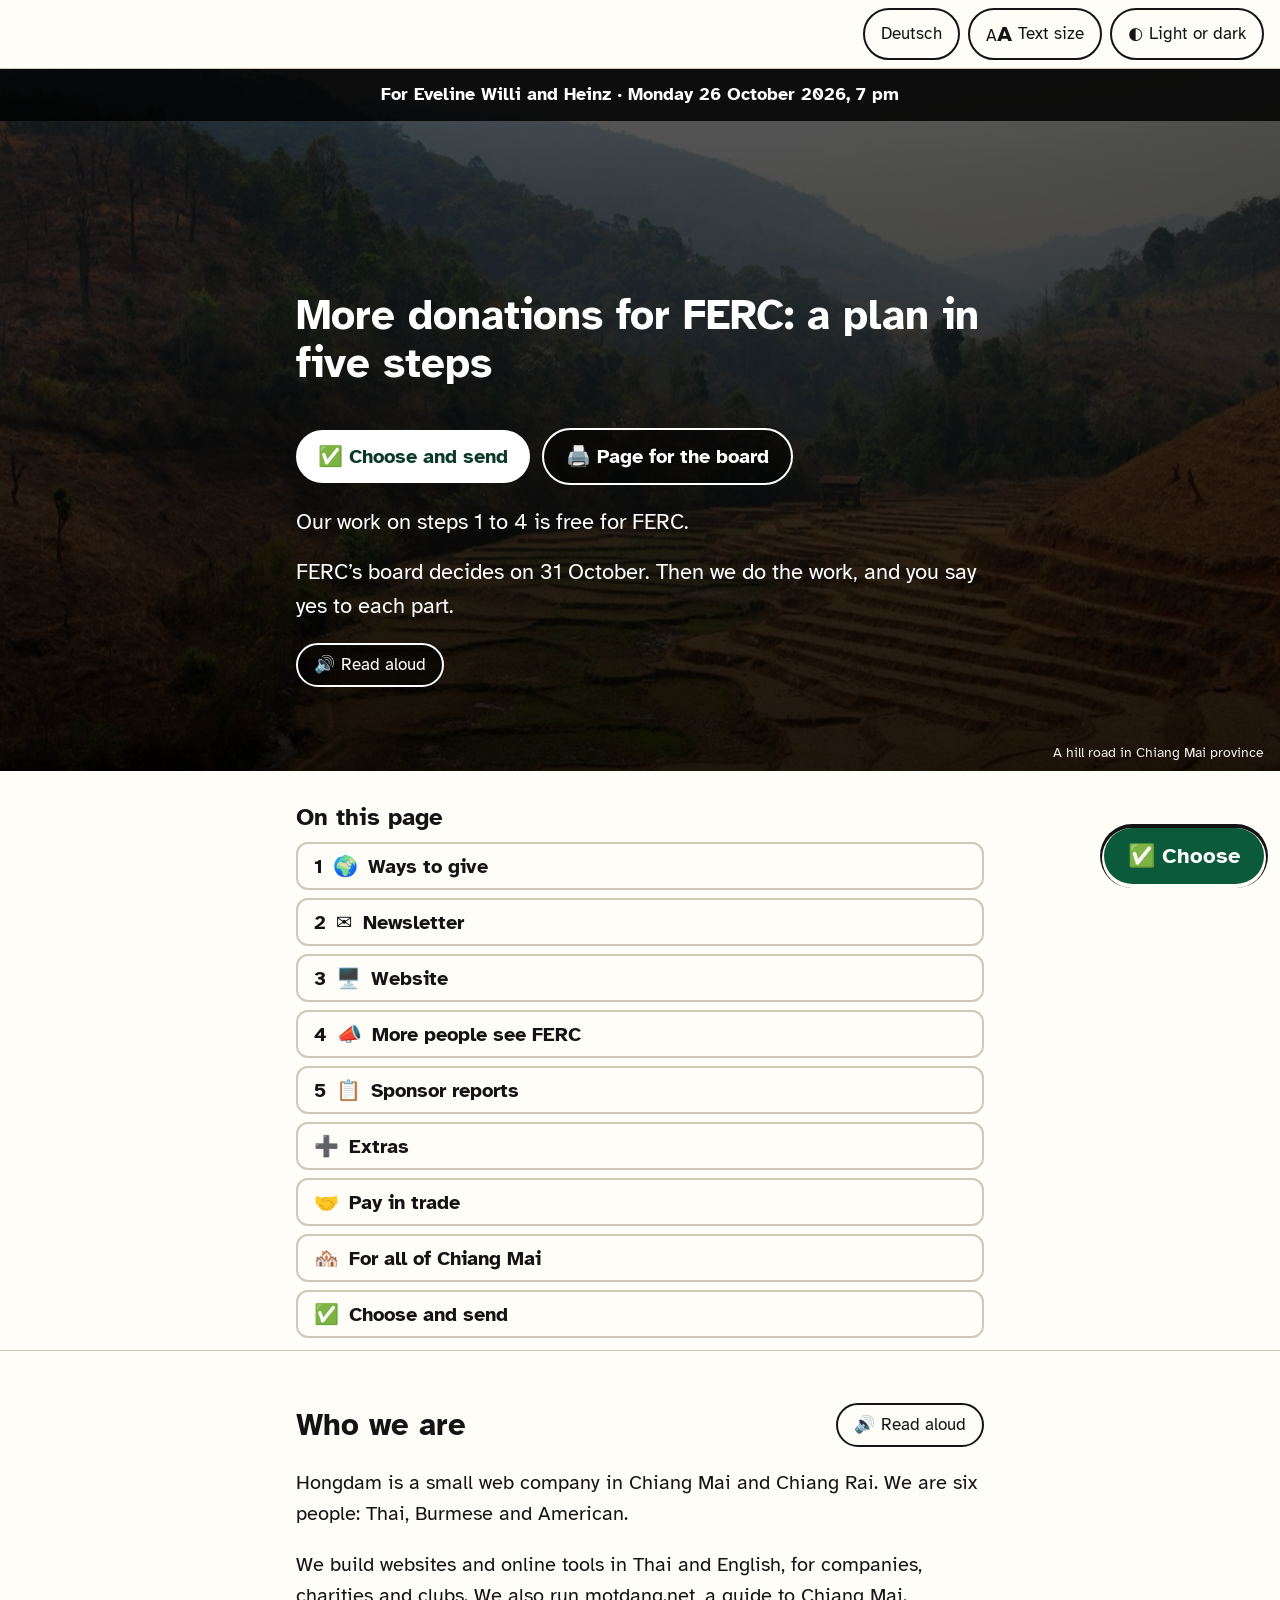
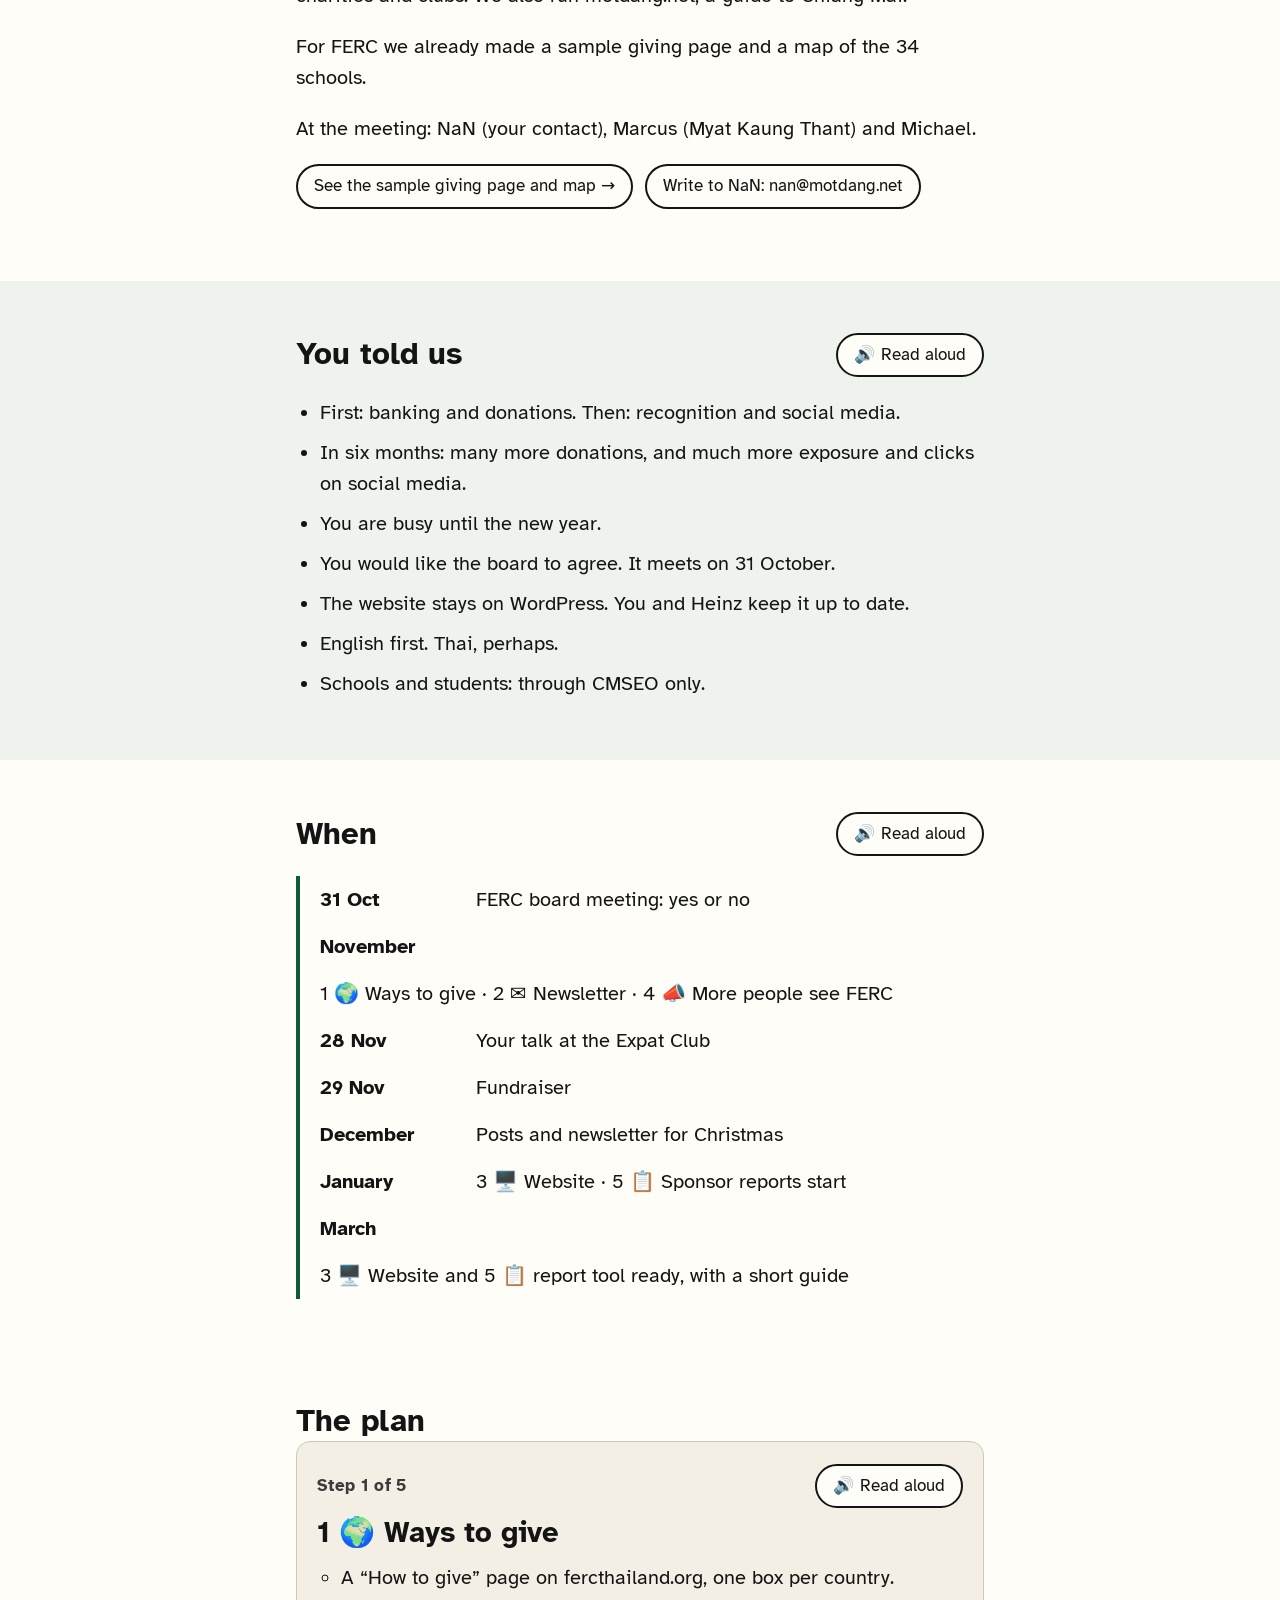
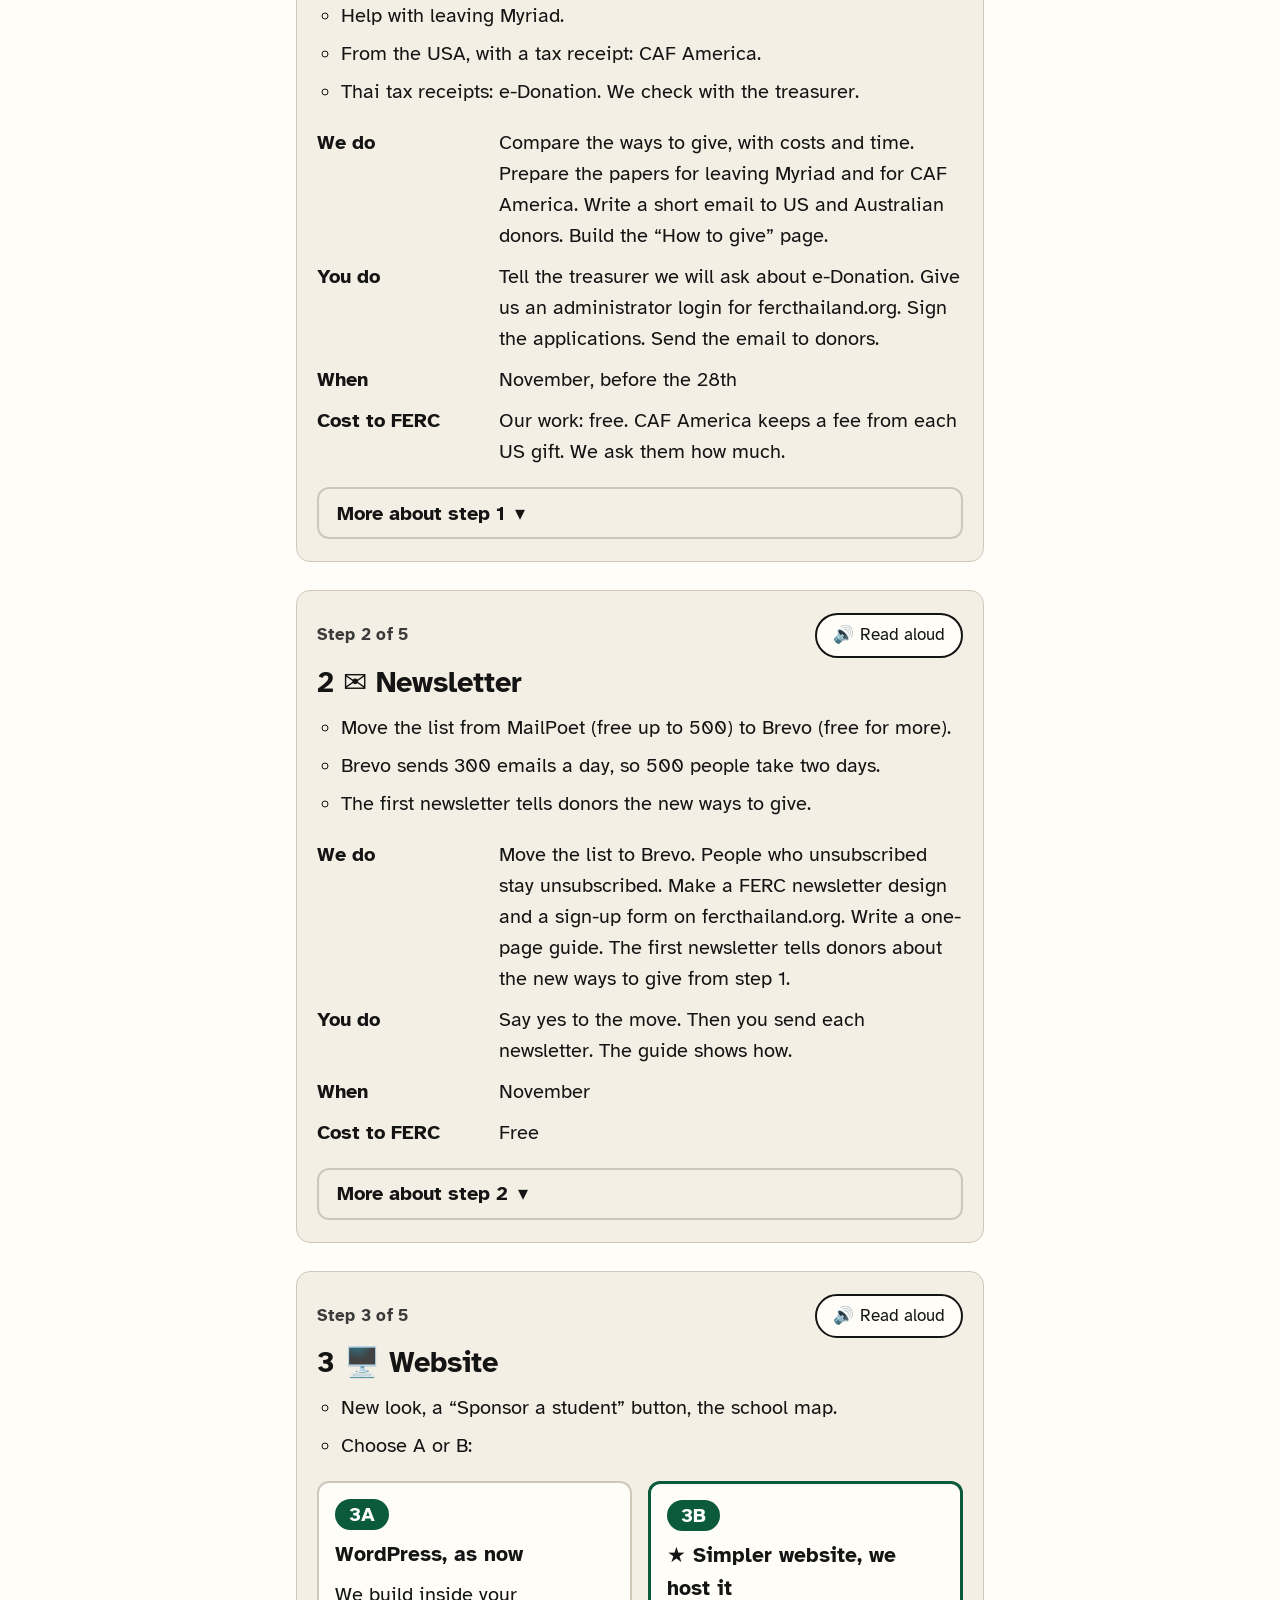
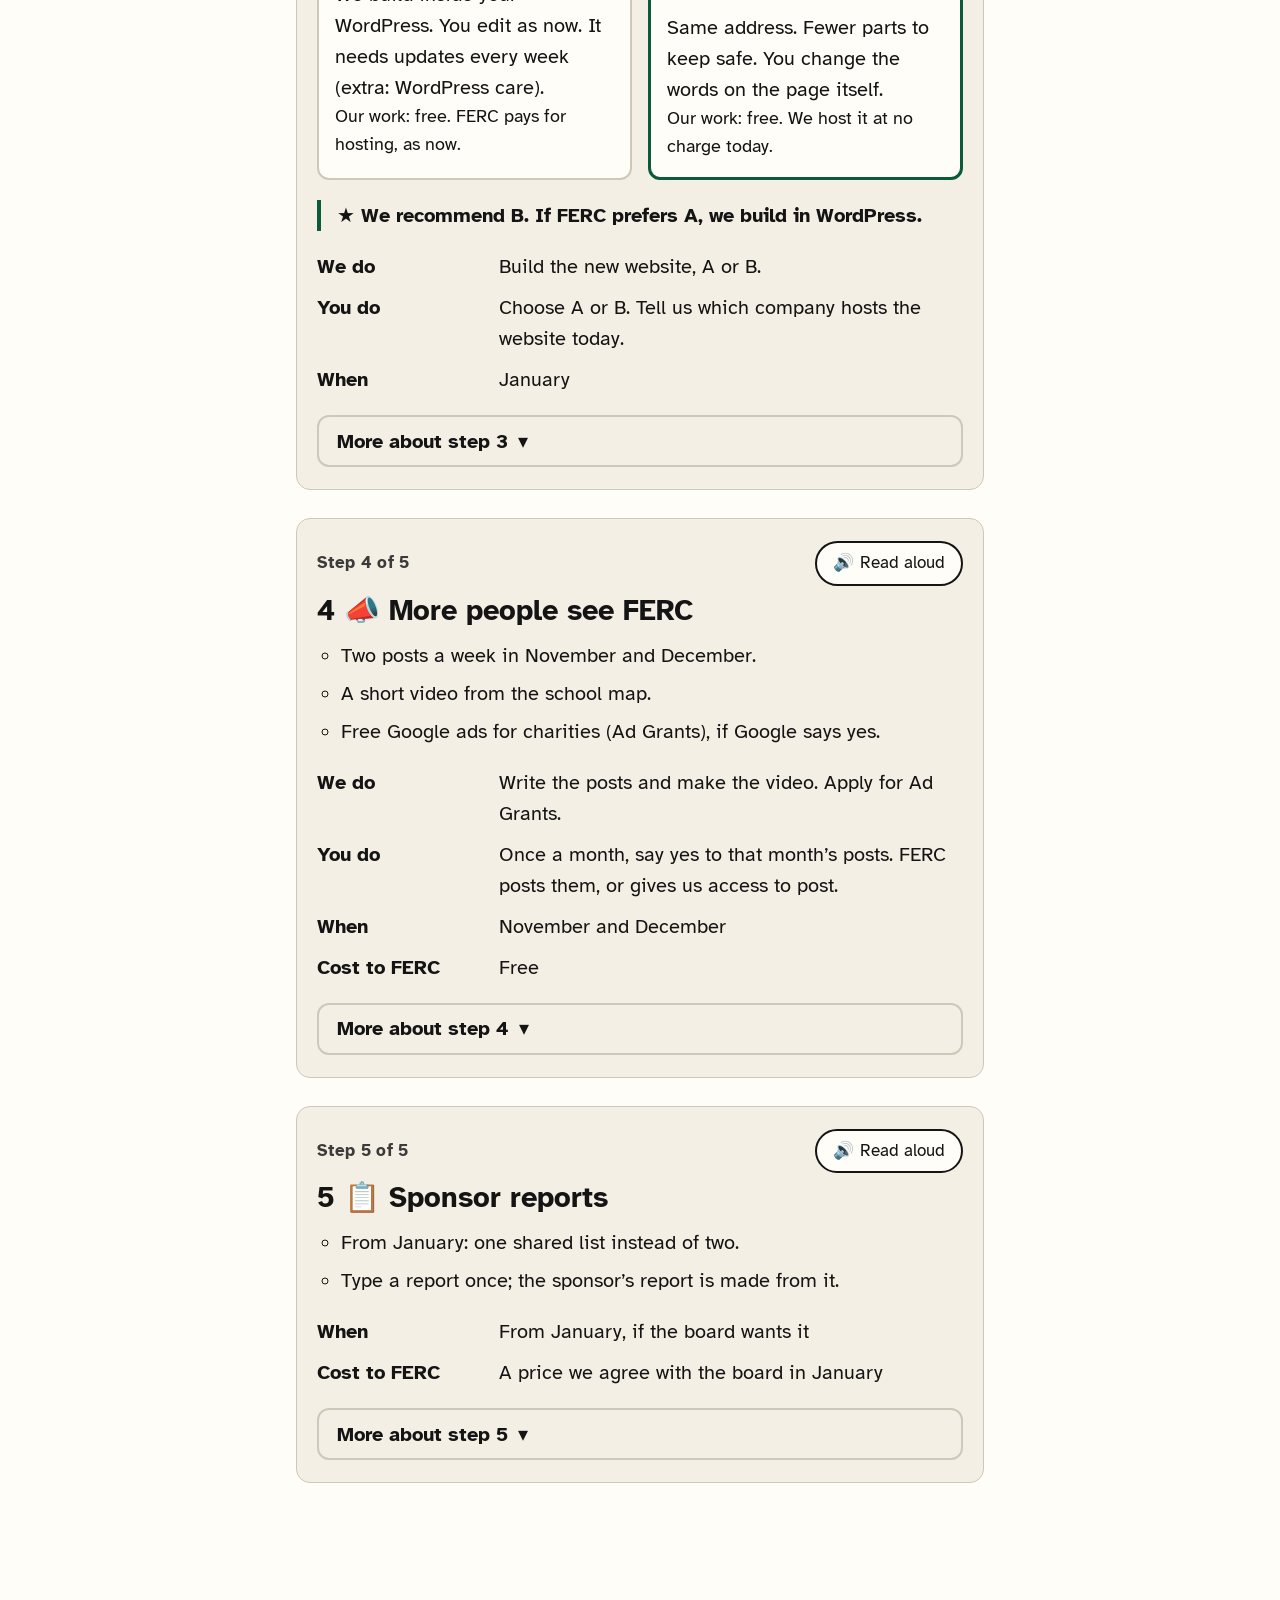
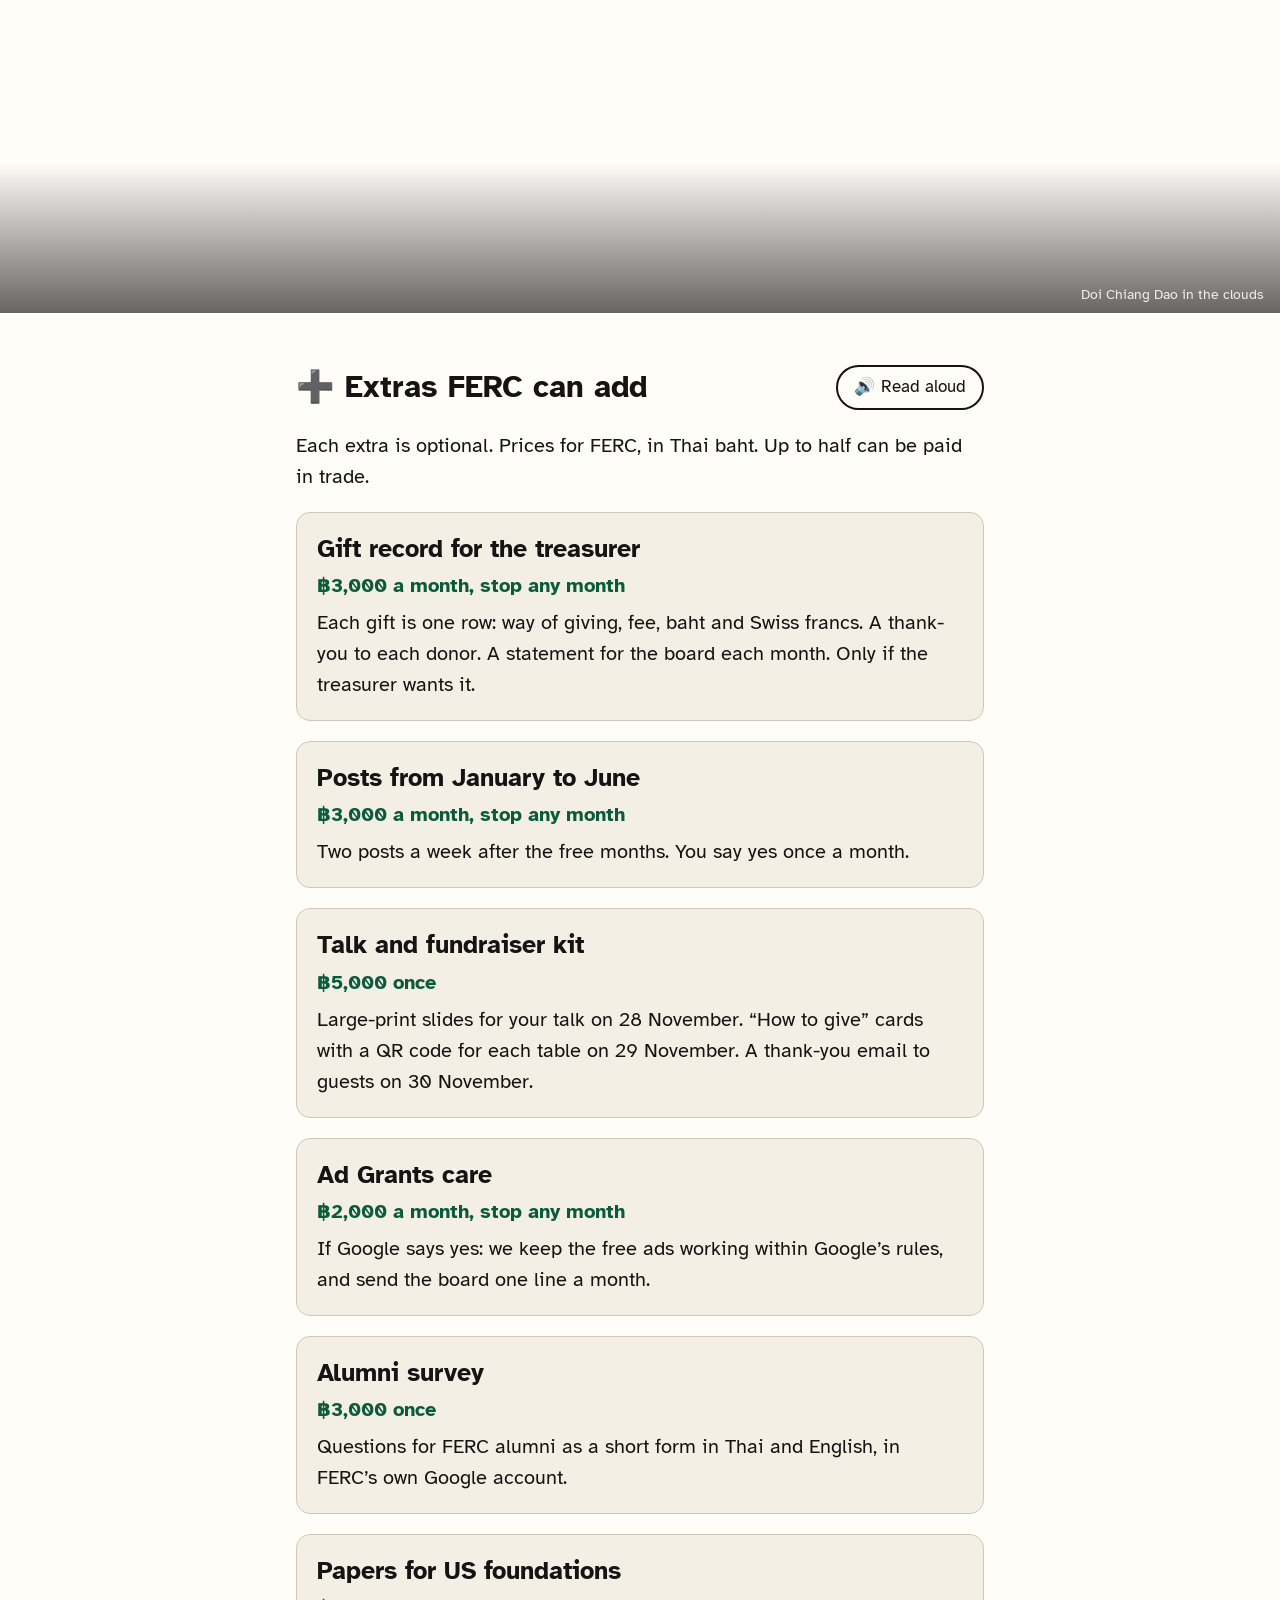
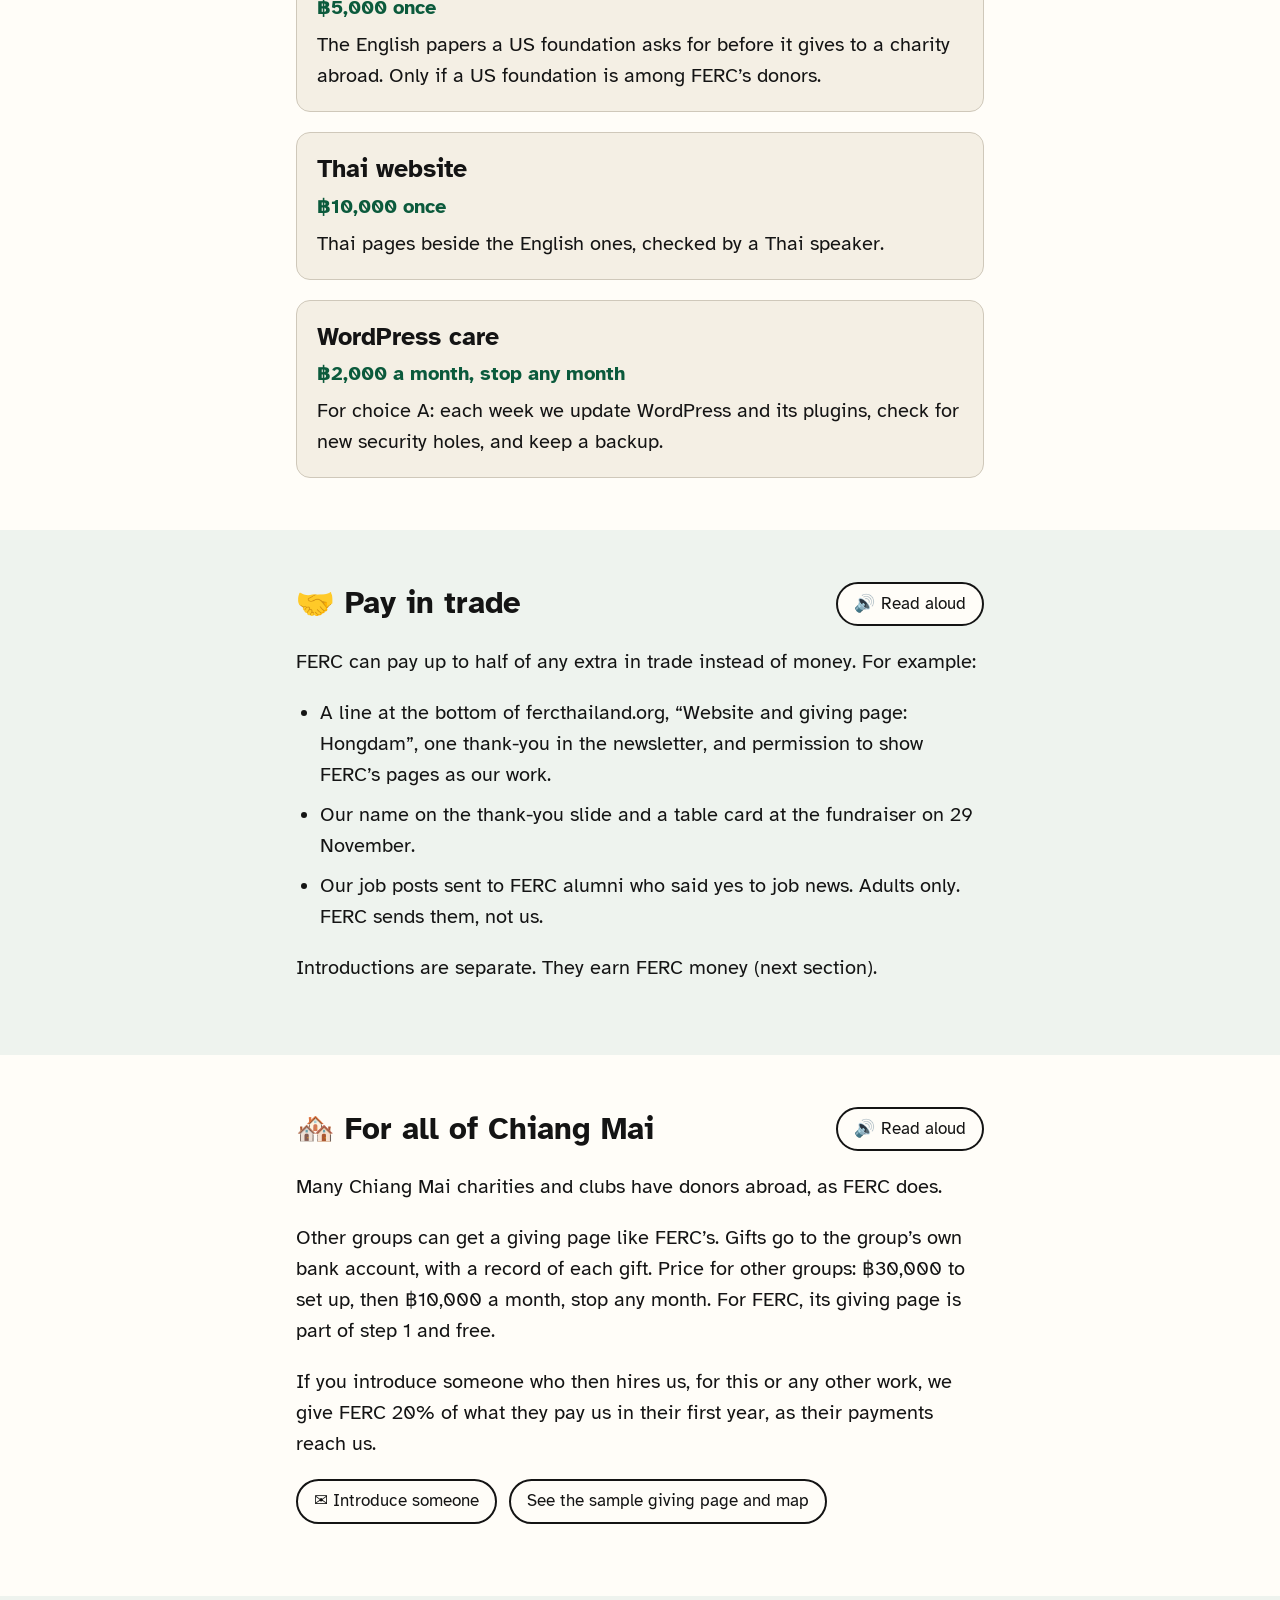
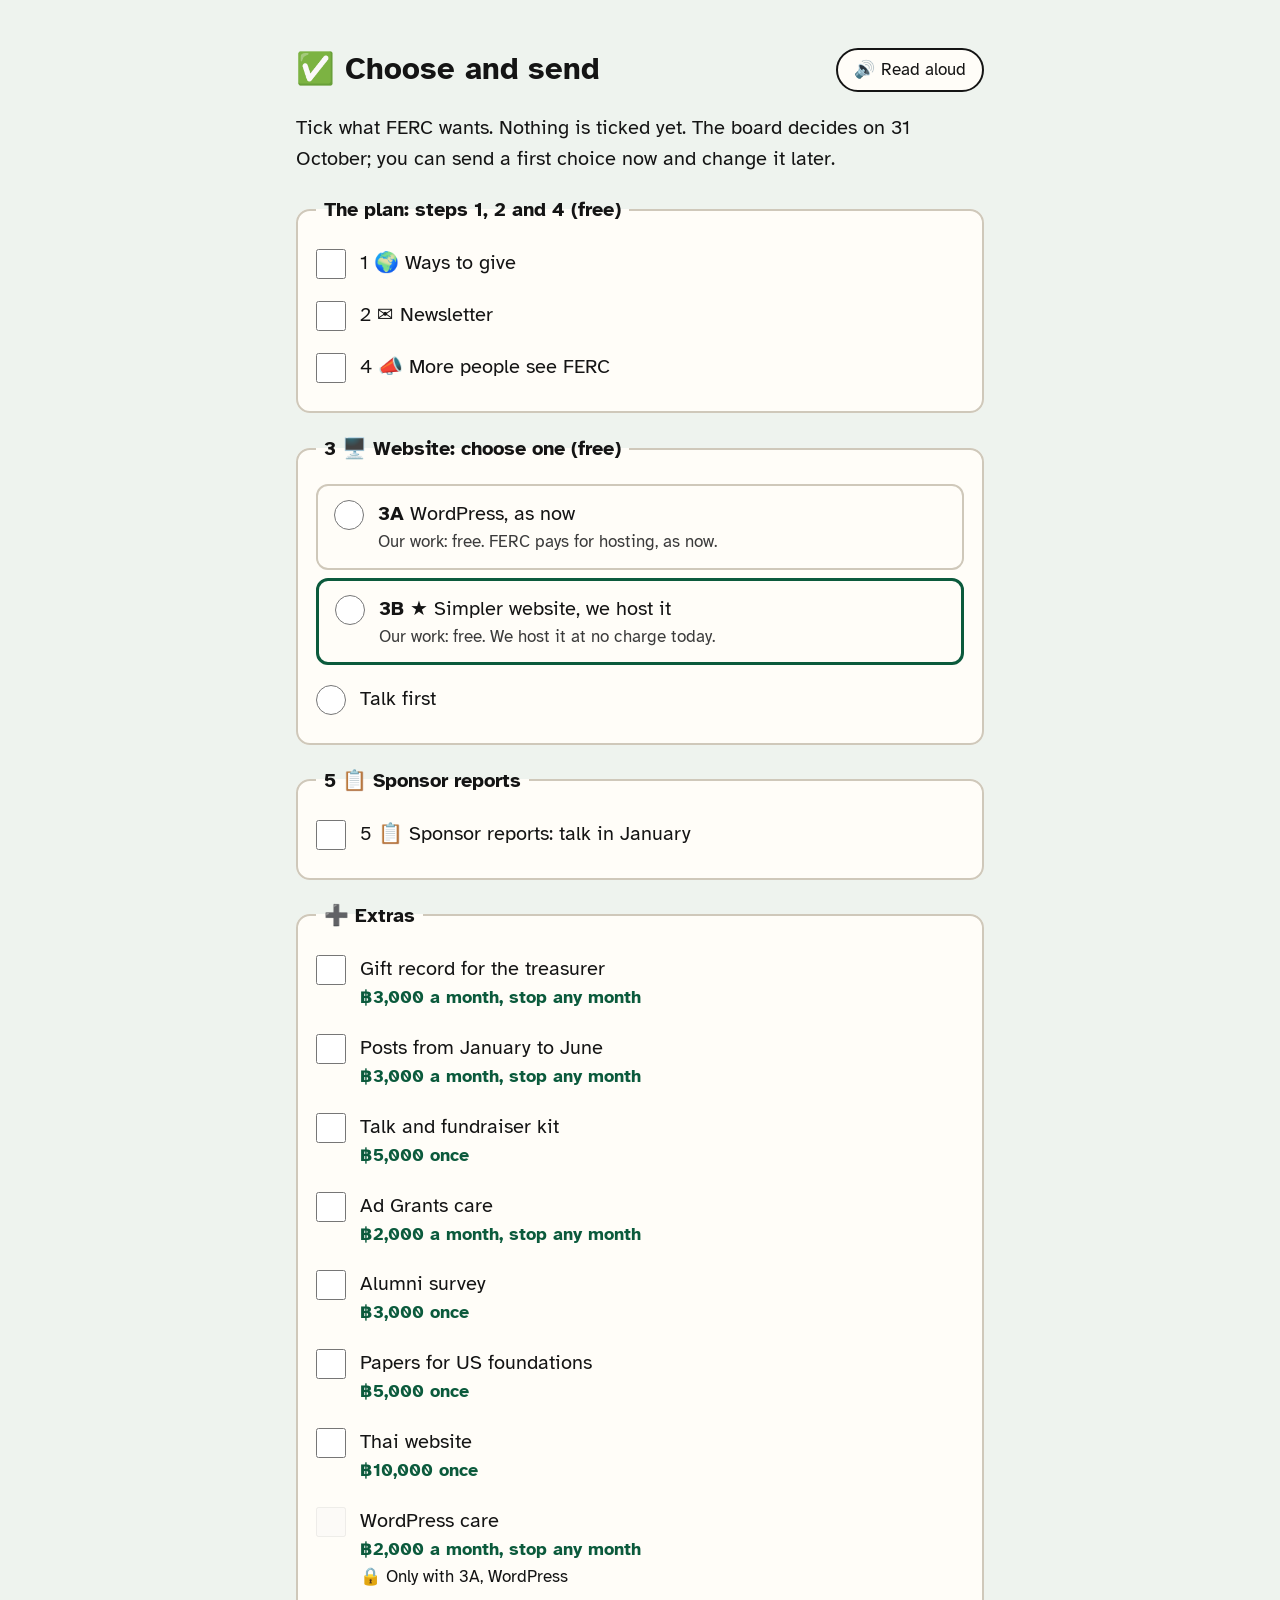
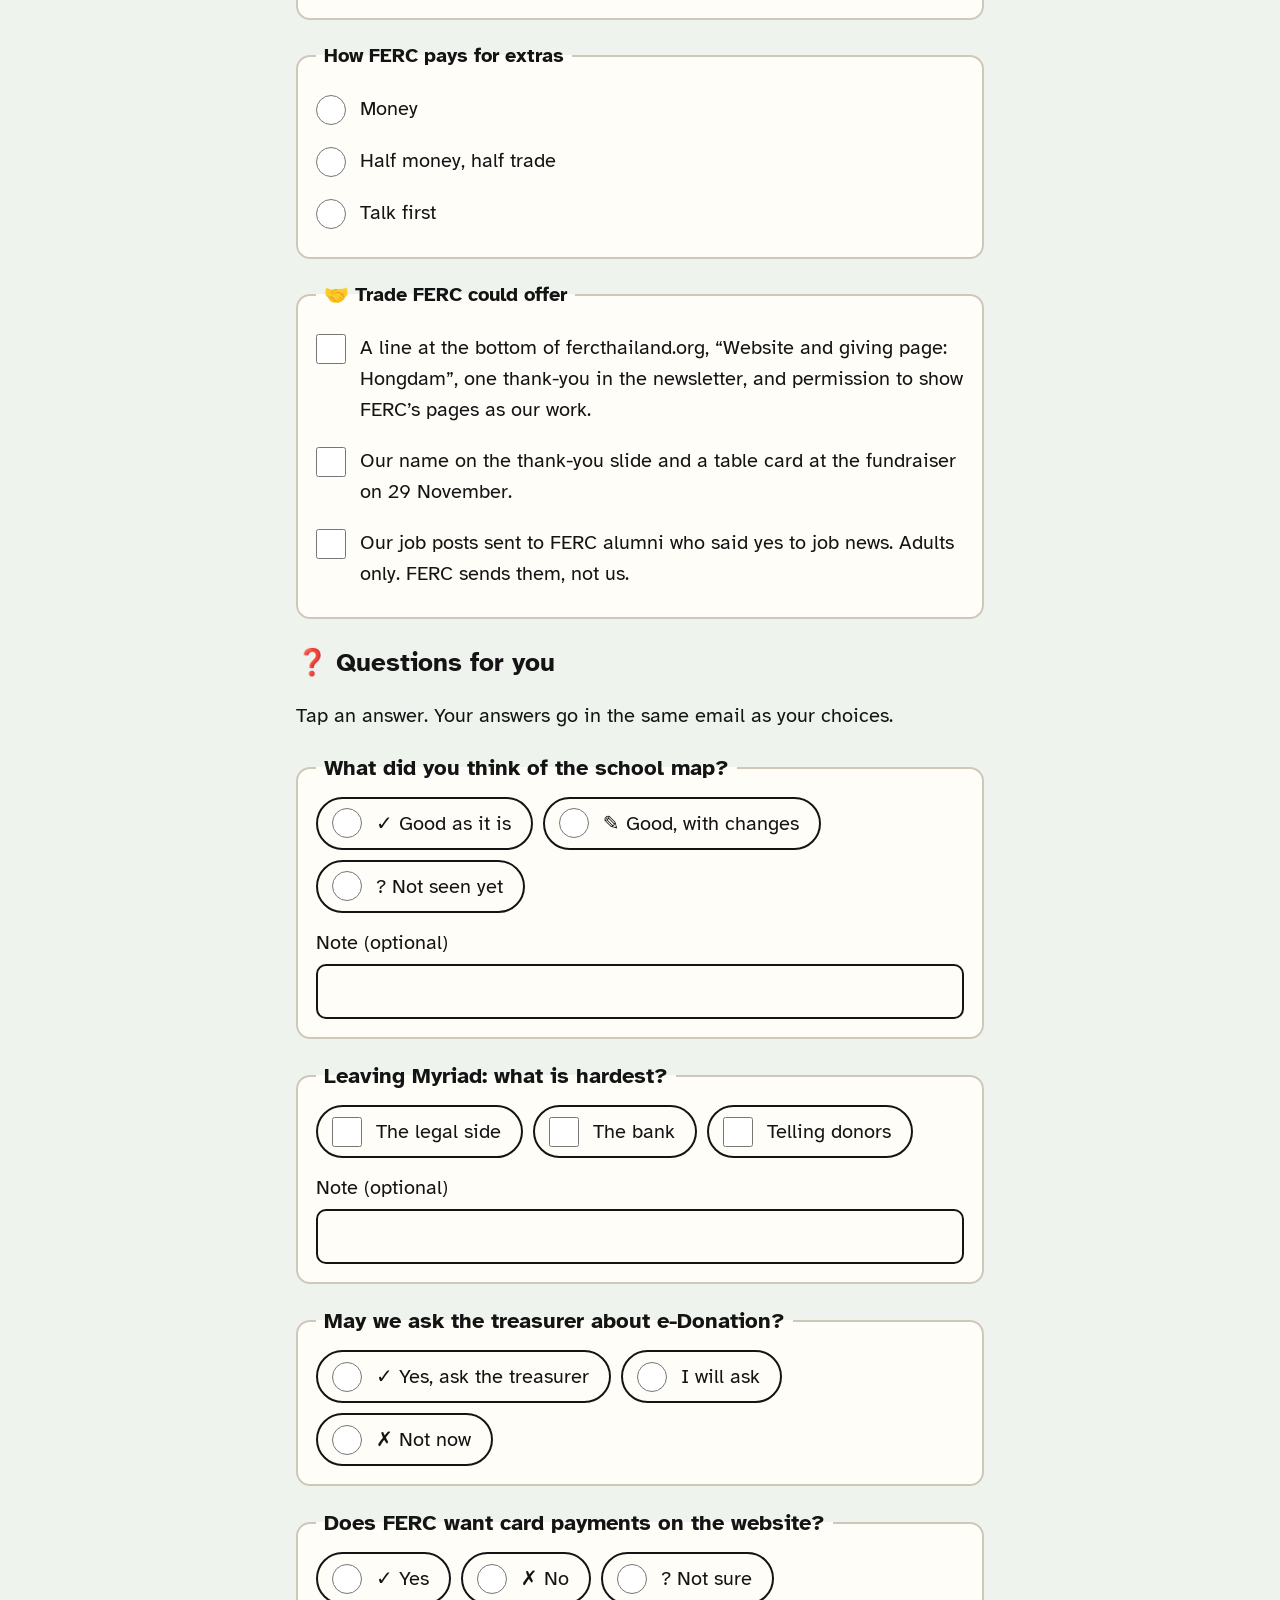
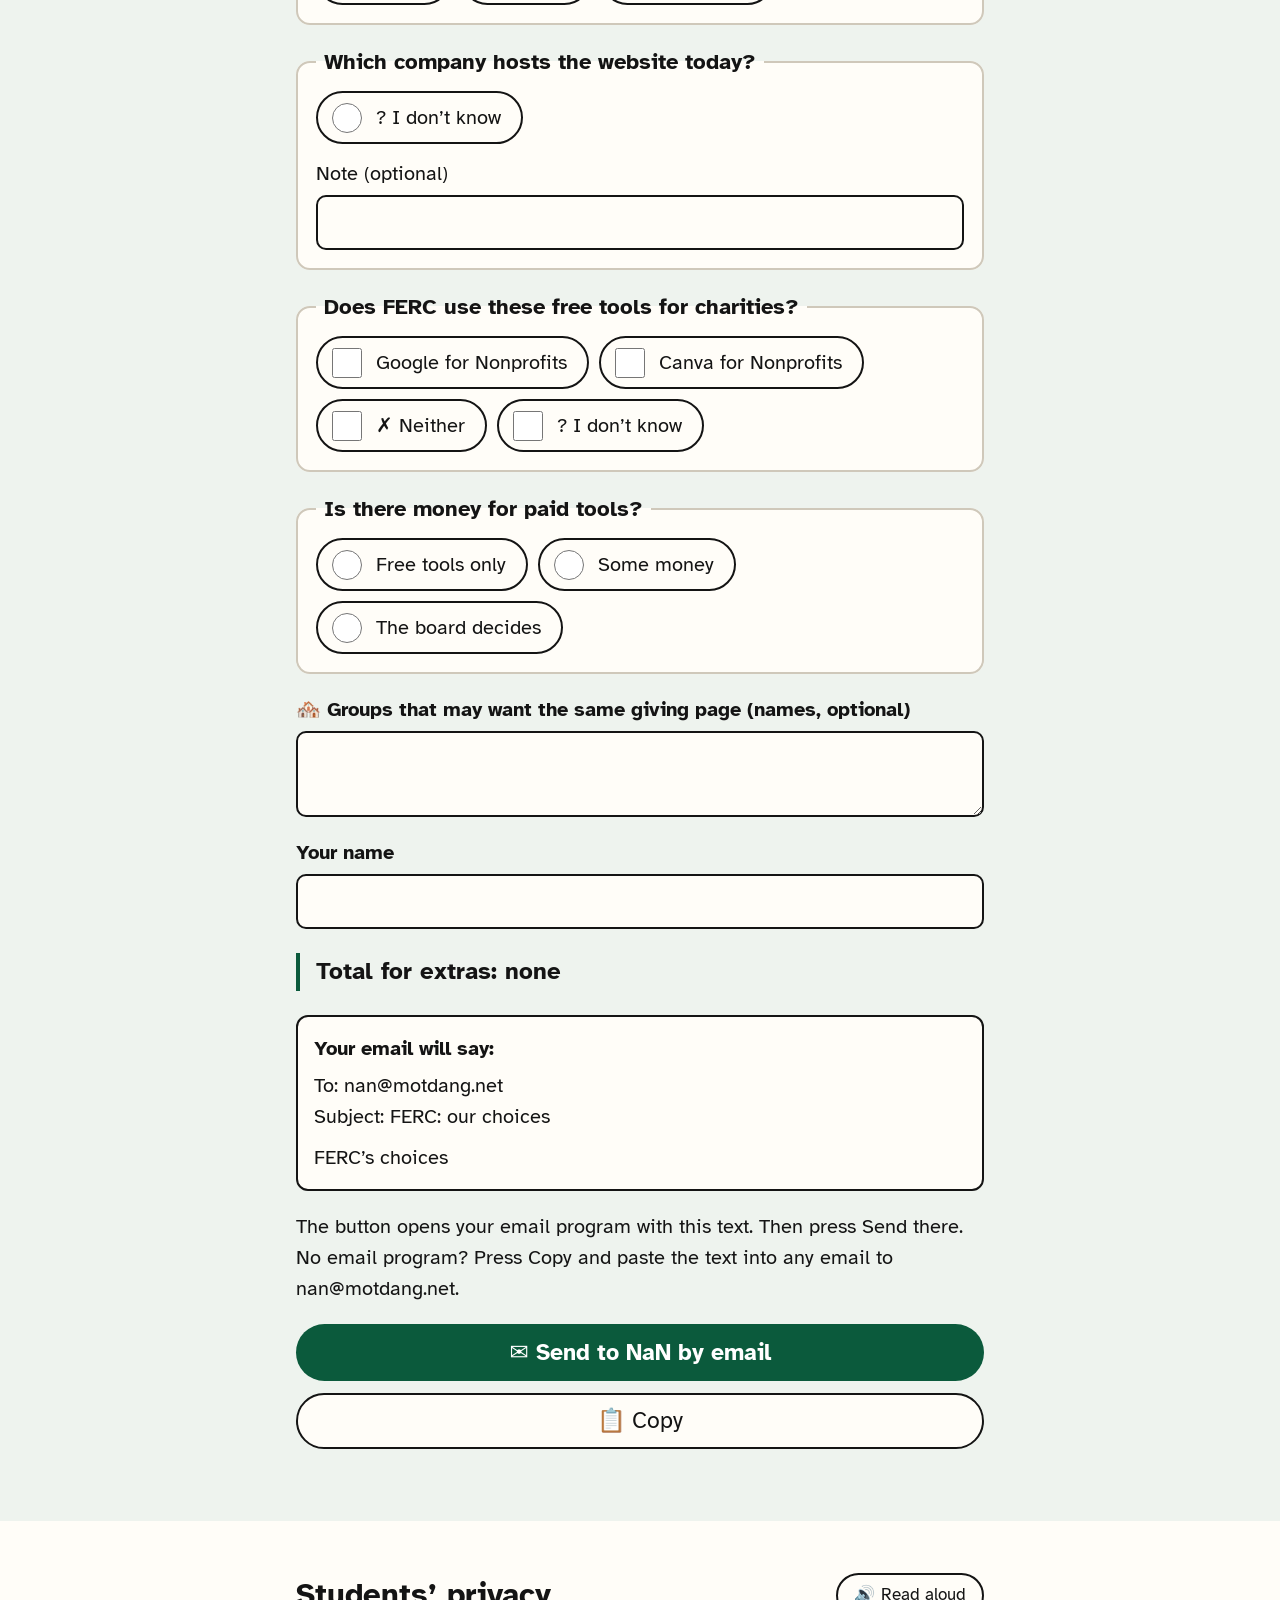
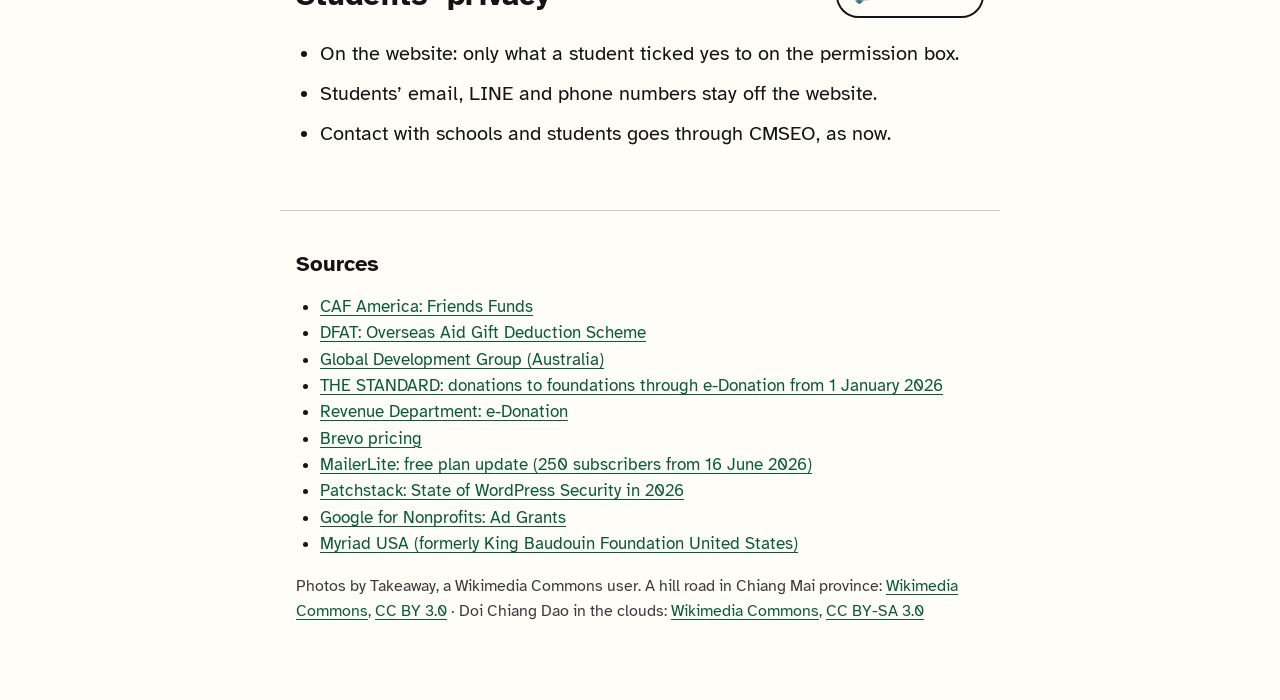
==== commit da61c7c6: "Low-vision and usability pass: one name and icon per step, contents list, folded details, A/B cards," ====
--- a/docs/index.html
+++ b/docs/index.html
@@ -30,17 +30,19 @@
 
 <header class="band hero" style="background-image:url(img/road.jpg)">
   <p class="kick">For Eveline Willi and Heinz · Monday 26 October 2026, 7 pm</p>
-  <div class="in">
-    <h1>More donations for FERC: a plan in five steps</h1>
-    <p class="lede">Our work on steps 1 to 4 is free for FERC.</p><p class="lede">Steps 1, 2 and 4 start in November, before your talk (28 November) and the fundraiser (29 November). Steps 3 and 5 start in January.</p><p class="lede">FERC’s board decides on 31 October. Then we do the work, and you say yes to each part.</p>
-    <p class="row"><a class="cta light" href="#choose">Choose what FERC wants ↓</a> <a class="cta ghost" href="board/">Page for the board →</a></p>
-  </div>
+  <section class="in" aria-labelledby="h1">
+    <div class="hrow"><h1 id="h1">More donations for FERC: a plan in five steps</h1></div>
+    <p class="row"><a class="cta light" href="#choose">✅ Choose and send</a> <a class="cta ghost" href="board/">🖨️ Page for the board</a></p>
+    <p class="lede">Our work on steps 1 to 4 is free for FERC.</p><p class="lede">FERC’s board decides on 31 October. Then we do the work, and you say yes to each part.</p>
+    <p class="row"><button class="read" type="button"><span aria-hidden="true">🔊</span> Read aloud</button></p>
+  </section>
   <p class="cred">A hill road in Chiang Mai province</p>
 </header>
 <main>
+<nav class="toc" aria-labelledby="toc-h"><div class="wrap"><h2 id="toc-h">On this page</h2><ul><li><a href="#step1">1 <span aria-hidden="true">🌍</span> Ways to give</a></li><li><a href="#step2">2 <span aria-hidden="true">✉️</span> Newsletter</a></li><li><a href="#step3">3 <span aria-hidden="true">🖥️</span> Website</a></li><li><a href="#step4">4 <span aria-hidden="true">📣</span> More people see FERC</a></li><li><a href="#step5">5 <span aria-hidden="true">📋</span> Sponsor reports</a></li><li><a href="#extras"><span aria-hidden="true">➕</span> Extras</a></li><li><a href="#trade"><span aria-hidden="true">🤝</span> Pay in trade</a></li><li><a href="#community"><span aria-hidden="true">🏘️</span> For all of Chiang Mai</a></li><li><a href="#choose"><span aria-hidden="true">✅</span> Choose and send</a></li></ul></div></nav>
 <section class="sec" id="who" aria-labelledby="who-h"><div class="wrap">
   <div class="hrow"><h2 id="who-h">Who we are</h2><button class="read" type="button"><span aria-hidden="true">🔊</span> Read aloud</button></div>
-  <p>Hongdam is a small web company in Chiang Mai and Chiang Rai. We are six people: Thai, Burmese and American.</p><p>We build websites and online tools in Thai and English, for companies, charities and clubs. We also run motdang.net, a guide to Chiang Mai.</p><p>For FERC we already made a giving page and a map of the 34 schools.</p><p>At the meeting: NaN (your contact), Marcus (Myat Kaung Thant) and Michael.</p><p class="row"><a class="cta" href="https://hongdam.net/for/eveline/">See FERC’s giving page and map →</a> <a class="btn" href="mailto:nan@motdang.net?subject=FERC">Write to NaN: nan@motdang.net</a></p>
+  <p>Hongdam is a small web company in Chiang Mai and Chiang Rai. We are six people: Thai, Burmese and American.</p><p>We build websites and online tools in Thai and English, for companies, charities and clubs. We also run motdang.net, a guide to Chiang Mai.</p><p>For FERC we already made a sample giving page and a map of the 34 schools.</p><p>At the meeting: NaN (your contact), Marcus (Myat Kaung Thant) and Michael.</p><p class="row"><a class="btn" href="https://hongdam.net/for/eveline/">See the sample giving page and map →</a> <a class="btn" href="mailto:nan@motdang.net?subject=FERC">Write to NaN: nan@motdang.net</a></p>
 </div></section>
 
 <section class="sec alt" id="told" aria-labelledby="told-h"><div class="wrap">
@@ -50,43 +52,49 @@
 
 <section class="sec" id="when" aria-labelledby="when-h"><div class="wrap">
   <div class="hrow"><h2 id="when-h">When</h2><button class="read" type="button"><span aria-hidden="true">🔊</span> Read aloud</button></div>
-  <ol class="time"><li><span class="d">31 Oct</span> <span>FERC board meeting: yes or no</span></li><li><span class="d">November</span> <span>Steps 1, 2 and 4</span></li><li><span class="d">28 Nov</span> <span>Your talk at the Expat Club</span></li><li><span class="d">29 Nov</span> <span>Fundraiser</span></li><li><span class="d">December</span> <span>Posts and newsletter for Christmas</span></li><li><span class="d">January</span> <span>Steps 3 and 5 start</span></li><li><span class="d">March</span> <span>New website and report tool ready, with a short guide</span></li></ol>
+  <ol class="time"><li><span class="d">31 Oct</span> <span>FERC board meeting: yes or no</span></li><li><span class="d">November</span> <span>1 🌍 Ways to give · 2 ✉️ Newsletter · 4 📣 More people see FERC</span></li><li><span class="d">28 Nov</span> <span>Your talk at the Expat Club</span></li><li><span class="d">29 Nov</span> <span>Fundraiser</span></li><li><span class="d">December</span> <span>Posts and newsletter for Christmas</span></li><li><span class="d">January</span> <span>3 🖥️ Website · 5 📋 Sponsor reports start</span></li><li><span class="d">March</span> <span>3 🖥️ Website and 5 📋 report tool ready, with a short guide</span></li></ol>
 </div></section>
 
 <section class="sec" id="plan" aria-labelledby="plan-h"><div class="wrap">
   <h2 id="plan-h">The plan</h2>
-  <ol class="steps"><li class="step" id="step1"><div class="num" aria-hidden="true">1</div><div class="body"><h3><span class="vh">1. </span>Donations from each country</h3><p>FERC is leaving Myriad. (Myriad USA and Myriad Australia pass US and Australian gifts on to FERC today.) We help with that paperwork. Then we add a “How to give” page to fercthailand.org: one box per country, each saying whether the donor gets a tax receipt.</p><table class="routes"><tbody><tr><th scope="row">Thailand</th><td>Bank transfer, as now. Since 1 January 2026, a Thai tax deduction for a gift to a foundation goes through e-Donation, the Revenue Department’s online system. We ask the treasurer whether FERC is registered. If not, we find out how FERC can register.</td></tr><tr><th scope="row">Switzerland</th><td>Bank transfer with a Swiss tax receipt, as now. The website explains it more clearly.</td></tr><tr><th scope="row">USA</th><td>CAF America, a US charity, takes the gift, gives the donor a US tax receipt, and sends the money to FERC. FERC’s page on Every.org, a US giving website, works through Myriad USA, so it may close when FERC leaves Myriad.</td></tr><tr><th scope="row">Australia</th><td>An Australian charity that can give Australian tax receipts, such as Global Development Group, takes gifts for FERC. This is not ready in November. Until then: bank transfer to FERC’s Thai account.</td></tr><tr><th scope="row">UK, Netherlands, others</th><td>Bank transfer to FERC’s Thai account, for example with Wise, a money-transfer service. No tax receipt in the donor’s country.</td></tr></tbody></table><dl class="facts"><div><dt>We do</dt><dd>Compare the ways to give, with costs and time. Prepare the papers for leaving Myriad and for CAF America. Write a short email to US and Australian donors. Build the “How to give” page.</dd></div><div><dt>You do</dt><dd>Tell the treasurer we will ask about e-Donation. Give us an administrator login for fercthailand.org. Sign the applications. Send the email to donors.</dd></div><div><dt>When</dt><dd>November, before the 28th</dd></div><div><dt>Cost to FERC</dt><dd>Our work: free. CAF America keeps a fee from each US gift. We ask them how much.</dd></div></dl></div></li><li class="step" id="step2"><div class="num" aria-hidden="true">2</div><div class="body"><h3><span class="vh">2. </span>A newsletter for more than 500 people</h3><p>MailPoet, your newsletter tool, is free up to 500 contacts, and FERC has reached 500. Brevo, another newsletter service, is free for more than 500 contacts. It sends 300 emails a day. So a newsletter to 500 people goes out over two days: 300 on the first day, the other 200 the next day with one more click. Free Brevo newsletters end with a small line, “Sent with Brevo”. (MailerLite, a similar service, now also stops at 500 free contacts.)</p><dl class="facts"><div><dt>We do</dt><dd>Move the list to Brevo. People who unsubscribed stay unsubscribed. Make a FERC newsletter design and a sign-up form on fercthailand.org. Write a one-page guide. The first newsletter tells donors about the new ways to give from step 1.</dd></div><div><dt>You do</dt><dd>Say yes to the move. Then you send each newsletter. The guide shows how.</dd></div><div><dt>When</dt><dd>November</dd></div><div><dt>Cost to FERC</dt><dd>Free</dd></div></dl></div></li><li class="step" id="step3"><div class="num" aria-hidden="true">3</div><div class="body"><h3><span class="vh">3. </span>Website: new look, with the school map</h3><p>You can choose where the new website runs.</p><div class="ab"><div class="opt"><p class="tag">A</p><h4>Stay on WordPress</h4><p>We build the new look inside FERC’s WordPress. You and Heinz edit it as now. Most security holes in WordPress are in plugins (add-ons): in 2025, 11,334 new holes were found, 91% of them in plugins. Attackers often use a new hole within 5 hours. So a WordPress site needs updates every week: see the extra “WordPress care”.</p></div><div class="opt"><p class="tag">B</p><h4>Move to a simpler website that we host</h4><p>Same address, fercthailand.org. Fewer parts to update, so less to keep safe. You change the words on the page itself, as on the practice copy of your giving page. We move the old pages and pictures across.</p></div></div><p class="ask">We recommend B. If FERC prefers A, we build in WordPress.</p><ul class=""><li>A “Sponsor a student” button on every page</li><li>The “How to give” page from step 1</li><li>Student stories, only from students who ticked yes on the permission box</li><li>The school map: 34 schools, each with name, district and photo</li><li>Faster on phones</li><li>A short guide, and one hour with you and Heinz to show how it works</li></ul><p><a class="cta" href="https://hongdam.net/for/eveline/#map">See the school map →</a></p><dl class="facts"><div><dt>We do</dt><dd>Build the new website, A or B.</dd></div><div><dt>You do</dt><dd>Choose A or B. Tell us which company hosts the website today.</dd></div><div><dt>When</dt><dd>January</dd></div><div><dt>Cost to FERC</dt><dd>Our work: free. A: FERC pays for hosting, as now. B: we host it at no charge today.</dd></div></dl></div></li><li class="step" id="step4"><div class="num" aria-hidden="true">4</div><div class="body"><h3><span class="vh">4. </span>More people see FERC</h3><ul class=""><li>Two posts a week on Facebook and LinkedIn in November and December: the talk, the fundraiser, Christmas</li><li>A short video made from the school map’s photos</li><li>Google Ad Grants: free Google search ads for charities, up to US$10,000 a month. Google asks for a fast, secure website; step 3 gives FERC one. We check whether FERC can get them, and apply.</li><li>A count of website visits and clicks on “How to give”, for the board</li></ul><dl class="facts"><div><dt>We do</dt><dd>Write the posts and make the video. Apply for Ad Grants.</dd></div><div><dt>You do</dt><dd>Once a month, say yes to that month’s posts. FERC posts them, or gives us access to post.</dd></div><div><dt>When</dt><dd>November and December</dd></div><div><dt>Cost to FERC</dt><dd>Free</dd></div></dl></div></li><li class="step" id="step5"><div class="num" aria-hidden="true">5</div><div class="body"><h3><span class="vh">5. </span>From January: sponsor reports with less work</h3><p>Today: Heinz collects about 100 student reports, twice a year. You turn them into reports for sponsors. FERC keeps two lists: the master list and the treasurer’s list.</p><ul class=""><li>One shared list instead of two, with a column for each student’s permission</li><li>Type a student’s report once; the sponsor’s report is made from it.</li><li>One page showing which reports are in, missing or sent</li></ul><p>The list holds details of students under 18. FERC decides who can open it. Contact with schools goes through CMSEO, as now.</p><dl class="facts"><div><dt>When</dt><dd>From January, if the board wants it</dd></div><div><dt>Cost to FERC</dt><dd>A price we agree with the board in January</dd></div></dl></div></li></ol>
+  <ol class="steps"><li class="step" id="step1"><section aria-labelledby="step1-h"><div class="hrow"><p class="of">Step 1 of 5</p><button class="read" type="button"><span aria-hidden="true">🔊</span> Read aloud</button></div><h3 id="step1-h">1 <span aria-hidden="true">🌍</span> Ways to give</h3><ul class="core"><li>A “How to give” page on fercthailand.org, one box per country.</li><li>Help with leaving Myriad.</li><li>From the USA, with a tax receipt: CAF America.</li><li>Thai tax receipts: e-Donation. We check with the treasurer.</li></ul><dl class="facts"><div><dt>We do</dt><dd>Compare the ways to give, with costs and time. Prepare the papers for leaving Myriad and for CAF America. Write a short email to US and Australian donors. Build the “How to give” page.</dd></div><div><dt>You do</dt><dd>Tell the treasurer we will ask about e-Donation. Give us an administrator login for fercthailand.org. Sign the applications. Send the email to donors.</dd></div><div><dt>When</dt><dd>November, before the 28th</dd></div><div><dt>Cost to FERC</dt><dd>Our work: free. CAF America keeps a fee from each US gift. We ask them how much.</dd></div></dl><details><summary>More about step 1</summary><p>FERC is leaving Myriad. (Myriad USA and Myriad Australia pass US and Australian gifts on to FERC today.) We help with that paperwork. Then we add a “How to give” page to fercthailand.org: one box per country, each saying whether the donor gets a tax receipt.</p><table class="routes"><tbody><tr><th scope="row">Thailand</th><td>Bank transfer, as now. Since 1 January 2026, a Thai tax deduction for a gift to a foundation goes through e-Donation, the Revenue Department’s online system. We ask the treasurer whether FERC is registered. If not, we find out how FERC can register.</td></tr><tr><th scope="row">Switzerland</th><td>Bank transfer with a Swiss tax receipt, as now. The website explains it more clearly.</td></tr><tr><th scope="row">USA</th><td>CAF America, a US charity, takes the gift, gives the donor a US tax receipt, and sends the money to FERC. FERC’s page on Every.org, a US giving website, works through Myriad USA, so it may close when FERC leaves Myriad.</td></tr><tr><th scope="row">Australia</th><td>An Australian charity that can give Australian tax receipts, such as Global Development Group, takes gifts for FERC. This is not ready in November. Until then: bank transfer to FERC’s Thai account.</td></tr><tr><th scope="row">UK, Netherlands, others</th><td>Bank transfer to FERC’s Thai account, for example with Wise, a money-transfer service. No tax receipt in the donor’s country.</td></tr></tbody></table><p>The sample giving page on hongdam.net shows the idea. The “How to give” page goes on fercthailand.org.</p></details></section></li><li class="step" id="step2"><section aria-labelledby="step2-h"><div class="hrow"><p class="of">Step 2 of 5</p><button class="read" type="button"><span aria-hidden="true">🔊</span> Read aloud</button></div><h3 id="step2-h">2 <span aria-hidden="true">✉️</span> Newsletter</h3><ul class="core"><li>Move the list from MailPoet (free up to 500) to Brevo (free for more).</li><li>Brevo sends 300 emails a day, so 500 people take two days.</li><li>The first newsletter tells donors the new ways to give.</li></ul><dl class="facts"><div><dt>We do</dt><dd>Move the list to Brevo. People who unsubscribed stay unsubscribed. Make a FERC newsletter design and a sign-up form on fercthailand.org. Write a one-page guide. The first newsletter tells donors about the new ways to give from step 1.</dd></div><div><dt>You do</dt><dd>Say yes to the move. Then you send each newsletter. The guide shows how.</dd></div><div><dt>When</dt><dd>November</dd></div><div><dt>Cost to FERC</dt><dd>Free</dd></div></dl><details><summary>More about step 2</summary><p>MailPoet, your newsletter tool, is free up to 500 contacts, and FERC has reached 500. Brevo, another newsletter service, is free for more than 500 contacts. It sends 300 emails a day. So a newsletter to 500 people goes out over two days: 300 on the first day, the other 200 the next day with one more click. Free Brevo newsletters end with a small line, “Sent with Brevo”. (MailerLite, a similar service, is now free only up to 250 contacts.)</p></details></section></li><li class="step" id="step3"><section aria-labelledby="step3-h"><div class="hrow"><p class="of">Step 3 of 5</p><button class="read" type="button"><span aria-hidden="true">🔊</span> Read aloud</button></div><h3 id="step3-h">3 <span aria-hidden="true">🖥️</span> Website</h3><ul class="core"><li>New look, a “Sponsor a student” button, the school map.</li><li>Choose A or B:</li></ul><div class="ab"><div class="opt"><p class="tag">3A</p><h4>WordPress, as now</h4><p>We build inside your WordPress. You edit as now. It needs updates every week (extra: WordPress care).</p><p class="small-ink">Our work: free. FERC pays for hosting, as now.</p></div><div class="opt rec"><p class="tag">3B</p><h4>★ Simpler website, we host it</h4><p>Same address. Fewer parts to keep safe. You change the words on the page itself.</p><p class="small-ink">Our work: free. We host it at no charge today.</p></div></div><p class="ask">★ We recommend B. If FERC prefers A, we build in WordPress.</p><dl class="facts"><div><dt>We do</dt><dd>Build the new website, A or B.</dd></div><div><dt>You do</dt><dd>Choose A or B. Tell us which company hosts the website today.</dd></div><div><dt>When</dt><dd>January</dd></div></dl><details><summary>More about step 3</summary><ul class=""><li>A “Sponsor a student” button on every page</li><li>The “How to give” page from step 1</li><li>Student stories, only from students who ticked yes on the permission box</li><li>The school map: 34 schools, each with name, district and photo</li><li>Faster on phones</li><li>A short guide, and one hour with you and Heinz to show how it works</li></ul><p><a class="btn" href="https://hongdam.net/for/eveline/#map">See the school map →</a></p><p>Why weekly updates on WordPress: in 2025, 11,334 new security holes were found in WordPress, 91% of them in plugins (add-ons). Attackers often use a new hole within 5 hours. With B, we move the old pages and pictures across, and you change words as on the practice copy of your giving page.</p></details></section></li><li class="step" id="step4"><section aria-labelledby="step4-h"><div class="hrow"><p class="of">Step 4 of 5</p><button class="read" type="button"><span aria-hidden="true">🔊</span> Read aloud</button></div><h3 id="step4-h">4 <span aria-hidden="true">📣</span> More people see FERC</h3><ul class="core"><li>Two posts a week in November and December.</li><li>A short video from the school map.</li><li>Free Google ads for charities (Ad Grants), if Google says yes.</li></ul><dl class="facts"><div><dt>We do</dt><dd>Write the posts and make the video. Apply for Ad Grants.</dd></div><div><dt>You do</dt><dd>Once a month, say yes to that month’s posts. FERC posts them, or gives us access to post.</dd></div><div><dt>When</dt><dd>November and December</dd></div><div><dt>Cost to FERC</dt><dd>Free</dd></div></dl><details><summary>More about step 4</summary><ul class=""><li>Two posts a week on Facebook and LinkedIn in November and December: the talk, the fundraiser, Christmas</li><li>A short video made from the school map’s photos</li><li>Google Ad Grants: free Google search ads for charities, up to US$10,000 a month. Google asks for a fast, secure website; step 3 gives FERC one. We check whether FERC can get them, and apply.</li><li>A count of website visits and clicks on “How to give”, for the board</li></ul></details></section></li><li class="step" id="step5"><section aria-labelledby="step5-h"><div class="hrow"><p class="of">Step 5 of 5</p><button class="read" type="button"><span aria-hidden="true">🔊</span> Read aloud</button></div><h3 id="step5-h">5 <span aria-hidden="true">📋</span> Sponsor reports</h3><ul class="core"><li>From January: one shared list instead of two.</li><li>Type a report once; the sponsor’s report is made from it.</li></ul><dl class="facts"><div><dt>When</dt><dd>From January, if the board wants it</dd></div><div><dt>Cost to FERC</dt><dd>A price we agree with the board in January</dd></div></dl><details><summary>More about step 5</summary><p>Today: Heinz collects about 100 student reports, twice a year. You turn them into reports for sponsors. FERC keeps two lists: the master list and the treasurer’s list.</p><ul class=""><li>One shared list instead of two, with a column for each student’s permission</li><li>Type a student’s report once; the sponsor’s report is made from it.</li><li>One page showing which reports are in, missing or sent</li></ul><p>The list holds details of students under 18. FERC decides who can open it. Contact with schools goes through CMSEO, as now.</p></details></section></li></ol>
 </div></section>
 <div class="band short" style="background-image:url(img/dao.jpg);background-position:center 40%" role="img" aria-label="Doi Chiang Dao in the clouds"><p class="cred">Doi Chiang Dao in the clouds</p></div>
 <section class="sec" id="extras" aria-labelledby="extras-h"><div class="wrap">
-  <div class="hrow"><h2 id="extras-h">Extras FERC can add</h2><button class="read" type="button"><span aria-hidden="true">🔊</span> Read aloud</button></div>
+  <div class="hrow"><h2 id="extras-h"><span aria-hidden="true">➕</span> Extras FERC can add</h2><button class="read" type="button"><span aria-hidden="true">🔊</span> Read aloud</button></div>
   <p>Each extra is optional. Prices for FERC, in Thai baht. Up to half can be paid in trade.</p><ul class="extras"><li><h3>Gift record for the treasurer</h3><p class="pr">฿3,000 a month, stop any month</p><p>Each gift is one row: way of giving, fee, baht and Swiss francs. A thank-you to each donor. A statement for the board each month. Only if the treasurer wants it.</p></li><li><h3>Posts from January to June</h3><p class="pr">฿3,000 a month, stop any month</p><p>Two posts a week after the free months. You say yes once a month.</p></li><li><h3>Talk and fundraiser kit</h3><p class="pr">฿5,000 once</p><p>Large-print slides for your talk on 28 November. “How to give” cards with a QR code for each table on 29 November. A thank-you email to guests on 30 November.</p></li><li><h3>Ad Grants care</h3><p class="pr">฿2,000 a month, stop any month</p><p>If Google says yes: we keep the free ads working within Google’s rules, and send the board one line a month.</p></li><li><h3>Alumni survey</h3><p class="pr">฿3,000 once</p><p>Questions for FERC alumni as a short form in Thai and English, in FERC’s own Google account.</p></li><li><h3>Papers for US foundations</h3><p class="pr">฿5,000 once</p><p>The English papers a US foundation asks for before it gives to a charity abroad. Only if a US foundation is among FERC’s donors.</p></li><li><h3>Thai website</h3><p class="pr">฿10,000 once</p><p>Thai pages beside the English ones, checked by a Thai speaker.</p></li><li><h3>WordPress care</h3><p class="pr">฿2,000 a month, stop any month</p><p>For choice A: each week we update WordPress and its plugins, check for new security holes, and keep a backup.</p></li></ul>
 </div></section>
 
 <section class="sec alt" id="trade" aria-labelledby="trade-h"><div class="wrap">
-  <div class="hrow"><h2 id="trade-h">Pay in trade</h2><button class="read" type="button"><span aria-hidden="true">🔊</span> Read aloud</button></div>
+  <div class="hrow"><h2 id="trade-h"><span aria-hidden="true">🤝</span> Pay in trade</h2><button class="read" type="button"><span aria-hidden="true">🔊</span> Read aloud</button></div>
   <p>FERC can pay up to half of any extra in trade instead of money. For example:</p><ul class="told"><li>A line at the bottom of fercthailand.org, “Website and giving page: Hongdam”, one thank-you in the newsletter, and permission to show FERC’s pages as our work.</li><li>Our name on the thank-you slide and a table card at the fundraiser on 29 November.</li><li>Our job posts sent to FERC alumni who said yes to job news. Adults only. FERC sends them, not us.</li></ul><p>Introductions are separate. They earn FERC money (next section).</p>
 </div></section>
 
 <section class="sec" id="community" aria-labelledby="community-h"><div class="wrap">
-  <div class="hrow"><h2 id="community-h">For all of Chiang Mai</h2><button class="read" type="button"><span aria-hidden="true">🔊</span> Read aloud</button></div>
-  <p>Many Chiang Mai charities and clubs have donors abroad, as FERC does.</p><p>Other groups can get a giving page like FERC’s. Gifts go to the group’s own bank account, with a record of each gift. Price for other groups: ฿30,000 to set up, then ฿10,000 a month, stop any month. For FERC, its giving page is part of step 1 and free.</p><p>If you introduce someone who then hires us, for this or any other work, we give FERC 20% of what they pay us in their first year, as their payments reach us.</p><p class="row"><a class="cta" href="mailto:?cc=nan%40motdang.net&amp;subject=An%20introduction%3A%20Hongdam&amp;body=Dear%20%E2%80%A6%2C%0A%0AI%20would%20like%20to%20introduce%20NaN%20from%20Hongdam%20%28copied%20here%29.%20They%20made%20FERC%E2%80%99s%20giving%20page%20and%20school%20map.%20I%20think%20they%20could%20help%20you%20with%20%E2%80%A6%0A%0AIf%20you%20hire%20them%2C%20they%20give%20FERC%2020%25%20of%20what%20you%20pay%20them%20in%20the%20first%20year%2C%20for%20our%20students.%0A%0ABest%20wishes%2C%0AEveline">Introduce someone</a> <a class="btn" href="https://hongdam.net/for/eveline/">See FERC’s giving page and map</a></p>
+  <div class="hrow"><h2 id="community-h"><span aria-hidden="true">🏘️</span> For all of Chiang Mai</h2><button class="read" type="button"><span aria-hidden="true">🔊</span> Read aloud</button></div>
+  <p>Many Chiang Mai charities and clubs have donors abroad, as FERC does.</p><p>Other groups can get a giving page like FERC’s. Gifts go to the group’s own bank account, with a record of each gift. Price for other groups: ฿30,000 to set up, then ฿10,000 a month, stop any month. For FERC, its giving page is part of step 1 and free.</p><p>If you introduce someone who then hires us, for this or any other work, we give FERC 20% of what they pay us in their first year, as their payments reach us.</p><p class="row"><a class="btn" href="mailto:?cc=nan%40motdang.net&amp;subject=An%20introduction%3A%20Hongdam&amp;body=Dear%20%E2%80%A6%2C%0A%0AI%20would%20like%20to%20introduce%20NaN%20from%20Hongdam%20%28copied%20here%29.%20They%20made%20FERC%E2%80%99s%20giving%20page%20and%20school%20map.%20I%20think%20they%20could%20help%20you%20with%20%E2%80%A6%0A%0AIf%20you%20hire%20them%2C%20they%20give%20FERC%2020%25%20of%20what%20you%20pay%20them%20in%20the%20first%20year%2C%20for%20our%20students.%0A%0ABest%20wishes%2C%0AEveline">✉️ Introduce someone</a> <a class="btn" href="https://hongdam.net/for/eveline/">See the sample giving page and map</a></p>
 </div></section>
 
 <section class="sec alt choose" id="choose" aria-labelledby="choose-h"><div class="wrap">
-  <div class="hrow"><h2 id="choose-h">Choose</h2><button class="read" type="button"><span aria-hidden="true">🔊</span> Read aloud</button></div>
+  <div class="hrow"><h2 id="choose-h"><span aria-hidden="true">✅</span> Choose and send</h2><button class="read" type="button"><span aria-hidden="true">🔊</span> Read aloud</button></div>
   <p>Tick what FERC wants. Nothing is ticked yet. The board decides on 31 October; you can send a first choice now and change it later.</p>
-<form id="chooser" action="#choose" onsubmit="return false" data-cfg="{&quot;to&quot;: &quot;nan@motdang.net&quot;, &quot;subject&quot;: &quot;FERC: our choices&quot;, &quot;head&quot;: &quot;FERC’s choices&quot;, &quot;plan&quot;: &quot;The plan (steps 1 to 4 are free)&quot;, &quot;extras&quot;: &quot;Extras&quot;, &quot;pay&quot;: &quot;How FERC pays for extras&quot;, &quot;trade&quot;: &quot;Trade FERC could offer&quot;, &quot;groups&quot;: &quot;Groups that may want the same giving page (names, optional)&quot;, &quot;name&quot;: &quot;Your name&quot;, &quot;total&quot;: &quot;Total for extras&quot;, &quot;none&quot;: &quot;none&quot;, &quot;once&quot;: &quot;once&quot;, &quot;month&quot;: &quot;a month&quot;, &quot;copied&quot;: &quot;Copied. Paste it into an email to nan@motdang.net.&quot;, &quot;and&quot;: &quot;and&quot;, &quot;money&quot;: &quot;In money&quot;, &quot;de&quot;: false, &quot;half&quot;: &quot;Half money, half trade&quot;}">
-  <fieldset><legend>The plan (steps 1 to 4 are free)</legend><label class="pick"><input type="checkbox" name="step" value="1" data-label="1. Donations from each country"> <span>1. Donations from each country</span></label><label class="pick"><input type="checkbox" name="step" value="2" data-label="2. Newsletter moved to Brevo"> <span>2. Newsletter moved to Brevo</span></label><label class="pick"><input type="checkbox" name="step" value="3A" data-label="3A. Website on WordPress, as now"> <span>3A. Website on WordPress, as now</span></label><label class="pick"><input type="checkbox" name="step" value="3B" data-label="3B. Website on a simpler system"> <span>3B. Website on a simpler system</span></label><label class="pick"><input type="checkbox" name="step" value="4" data-label="4. Posts, a short video, Google Ad Grants"> <span>4. Posts, a short video, Google Ad Grants</span></label><label class="pick"><input type="checkbox" name="step" value="5" data-label="Step 5 in January: talk about it"> <span>Step 5 in January: talk about it</span></label></fieldset>
-  <fieldset><legend>Extras</legend><label class="pick"><input type="checkbox" name="extra" value="book" data-once="0" data-month="3000" data-label="Gift record for the treasurer (฿3,000 a month, stop any month)"> <span>Gift record for the treasurer <b class="pr">฿3,000 a month, stop any month</b></span></label><label class="pick"><input type="checkbox" name="extra" value="posts" data-once="0" data-month="3000" data-label="Posts from January to June (฿3,000 a month, stop any month)"> <span>Posts from January to June <b class="pr">฿3,000 a month, stop any month</b></span></label><label class="pick"><input type="checkbox" name="extra" value="kit" data-once="5000" data-month="0" data-label="Talk and fundraiser kit (฿5,000 once)"> <span>Talk and fundraiser kit <b class="pr">฿5,000 once</b></span></label><label class="pick"><input type="checkbox" name="extra" value="ads" data-once="0" data-month="2000" data-label="Ad Grants care (฿2,000 a month, stop any month)"> <span>Ad Grants care <b class="pr">฿2,000 a month, stop any month</b></span></label><label class="pick"><input type="checkbox" name="extra" value="alumni" data-once="3000" data-month="0" data-label="Alumni survey (฿3,000 once)"> <span>Alumni survey <b class="pr">฿3,000 once</b></span></label><label class="pick"><input type="checkbox" name="extra" value="usf" data-once="5000" data-month="0" data-label="Papers for US foundations (฿5,000 once)"> <span>Papers for US foundations <b class="pr">฿5,000 once</b></span></label><label class="pick"><input type="checkbox" name="extra" value="thai" data-once="10000" data-month="0" data-label="Thai website (฿10,000 once)"> <span>Thai website <b class="pr">฿10,000 once</b></span></label><label class="pick"><input type="checkbox" name="extra" value="wpcare" data-once="0" data-month="2000" data-label="WordPress care (฿2,000 a month, stop any month)"> <span>WordPress care <b class="pr">฿2,000 a month, stop any month</b></span></label></fieldset>
+<form id="chooser" action="#choose" onsubmit="return false" data-cfg="{&quot;to&quot;: &quot;nan@motdang.net&quot;, &quot;subject&quot;: &quot;FERC: our choices&quot;, &quot;head&quot;: &quot;FERC’s choices&quot;, &quot;plan&quot;: &quot;The plan: steps 1, 2 and 4 (free)&quot;, &quot;extras&quot;: &quot;Extras&quot;, &quot;pay&quot;: &quot;How FERC pays for extras&quot;, &quot;trade&quot;: &quot;Trade FERC could offer&quot;, &quot;groups&quot;: &quot;Groups that may want the same giving page (names, optional)&quot;, &quot;name&quot;: &quot;Your name&quot;, &quot;total&quot;: &quot;Total for extras&quot;, &quot;none&quot;: &quot;none&quot;, &quot;once&quot;: &quot;once&quot;, &quot;month&quot;: &quot;a month&quot;, &quot;copied&quot;: &quot;Copied. Paste it into an email to nan@motdang.net.&quot;, &quot;and&quot;: &quot;and&quot;, &quot;money&quot;: &quot;In money&quot;, &quot;de&quot;: false, &quot;half&quot;: &quot;Half money, half trade&quot;, &quot;web&quot;: &quot;3 🖥️ Website: choose one (free)&quot;, &quot;answers&quot;: &quot;Answers&quot;}">
+  <fieldset><legend>The plan: steps 1, 2 and 4 (free)</legend><label class="pick"><input type="checkbox" name="step" value="1" data-label="1 🌍 Ways to give"> <span>1 <span aria-hidden="true">🌍</span> Ways to give</span></label><label class="pick"><input type="checkbox" name="step" value="2" data-label="2 ✉️ Newsletter"> <span>2 <span aria-hidden="true">✉️</span> Newsletter</span></label><label class="pick"><input type="checkbox" name="step" value="4" data-label="4 📣 More people see FERC"> <span>4 <span aria-hidden="true">📣</span> More people see FERC</span></label></fieldset>
+  <fieldset><legend>3 🖥️ Website: choose one (free)</legend><label class="pick card"><input type="radio" name="web" value="3A" data-label="3A WordPress, as now"> <span><b>3A</b> WordPress, as now<i class="needs">Our work: free. FERC pays for hosting, as now.</i></span></label><label class="pick card rec"><input type="radio" name="web" value="3B" data-label="3B Simpler website, we host it"> <span><b>3B</b> ★ Simpler website, we host it<i class="needs">Our work: free. We host it at no charge today.</i></span></label><label class="pick"><input type="radio" name="web" value="talk" data-label="3 Talk first"> <span>Talk first</span></label></fieldset>
+  <fieldset><legend>5 📋 Sponsor reports</legend><label class="pick"><input type="checkbox" name="step" value="5" data-label="5 📋 Sponsor reports: talk in January"> <span>5 📋 Sponsor reports: talk in January</span></label></fieldset>
+  <fieldset><legend>➕ Extras</legend><label class="pick"><input type="checkbox" name="extra" value="book" data-once="0" data-month="3000" data-label="Gift record for the treasurer (฿3,000 a month, stop any month)"> <span>Gift record for the treasurer <b class="pr">฿3,000 a month, stop any month</b></span></label><label class="pick"><input type="checkbox" name="extra" value="posts" data-once="0" data-month="3000" data-label="Posts from January to June (฿3,000 a month, stop any month)"> <span>Posts from January to June <b class="pr">฿3,000 a month, stop any month</b></span></label><label class="pick"><input type="checkbox" name="extra" value="kit" data-once="5000" data-month="0" data-label="Talk and fundraiser kit (฿5,000 once)"> <span>Talk and fundraiser kit <b class="pr">฿5,000 once</b></span></label><label class="pick"><input type="checkbox" name="extra" value="ads" data-once="0" data-month="2000" data-label="Ad Grants care (฿2,000 a month, stop any month)"> <span>Ad Grants care <b class="pr">฿2,000 a month, stop any month</b></span></label><label class="pick"><input type="checkbox" name="extra" value="alumni" data-once="3000" data-month="0" data-label="Alumni survey (฿3,000 once)"> <span>Alumni survey <b class="pr">฿3,000 once</b></span></label><label class="pick"><input type="checkbox" name="extra" value="usf" data-once="5000" data-month="0" data-label="Papers for US foundations (฿5,000 once)"> <span>Papers for US foundations <b class="pr">฿5,000 once</b></span></label><label class="pick"><input type="checkbox" name="extra" value="thai" data-once="10000" data-month="0" data-label="Thai website (฿10,000 once)"> <span>Thai website <b class="pr">฿10,000 once</b></span></label><label class="pick"><input type="checkbox" name="extra" value="wpcare" data-once="0" data-month="2000" data-needs="3A" data-label="WordPress care (฿2,000 a month, stop any month)"> <span>WordPress care <b class="pr">฿2,000 a month, stop any month</b><i class="needs lock">🔒 Only with 3A, WordPress</i></span></label></fieldset>
   <fieldset><legend>How FERC pays for extras</legend><label class="pick"><input type="radio" name="pay" value="Money"> <span>Money</span></label><label class="pick"><input type="radio" name="pay" value="Half money, half trade"> <span>Half money, half trade</span></label><label class="pick"><input type="radio" name="pay" value="Talk first"> <span>Talk first</span></label></fieldset>
-  <fieldset><legend>Trade FERC could offer</legend><label class="pick"><input type="checkbox" name="trade" value="credit" data-label="A line at the bottom of fercthailand.org, “Website and giving page: Hongdam”, one thank-you in the newsletter, and permission to show FERC’s pages as our work."> <span>A line at the bottom of fercthailand.org, “Website and giving page: Hongdam”, one thank-you in the newsletter, and permission to show FERC’s pages as our work.</span></label><label class="pick"><input type="checkbox" name="trade" value="thanks" data-label="Our name on the thank-you slide and a table card at the fundraiser on 29 November."> <span>Our name on the thank-you slide and a table card at the fundraiser on 29 November.</span></label><label class="pick"><input type="checkbox" name="trade" value="jobs" data-label="Our job posts sent to FERC alumni who said yes to job news. Adults only. FERC sends them, not us."> <span>Our job posts sent to FERC alumni who said yes to job news. Adults only. FERC sends them, not us.</span></label></fieldset>
-  <label class="field">Groups that may want the same giving page (names, optional)<textarea name="groups" rows="2"></textarea></label>
+  <fieldset><legend>🤝 Trade FERC could offer</legend><label class="pick"><input type="checkbox" name="trade" value="credit" data-label="A line at the bottom of fercthailand.org, “Website and giving page: Hongdam”, one thank-you in the newsletter, and permission to show FERC’s pages as our work."> <span>A line at the bottom of fercthailand.org, “Website and giving page: Hongdam”, one thank-you in the newsletter, and permission to show FERC’s pages as our work.</span></label><label class="pick"><input type="checkbox" name="trade" value="thanks" data-label="Our name on the thank-you slide and a table card at the fundraiser on 29 November."> <span>Our name on the thank-you slide and a table card at the fundraiser on 29 November.</span></label><label class="pick"><input type="checkbox" name="trade" value="jobs" data-label="Our job posts sent to FERC alumni who said yes to job news. Adults only. FERC sends them, not us."> <span>Our job posts sent to FERC alumni who said yes to job news. Adults only. FERC sends them, not us.</span></label></fieldset>
+  <h3 class="qh">❓ Questions for you</h3>
+  <p>Tap an answer. Your answers go in the same email as your choices.</p>
+  <fieldset class="q" data-q="map" data-text="What did you think of the school map?"><legend>What did you think of the school map?</legend><div class="chips"><label class="pick chip"><input type="radio" name="q-map" value="✓ Good as it is"> <span>✓ Good as it is</span></label><label class="pick chip"><input type="radio" name="q-map" value="✎ Good, with changes"> <span>✎ Good, with changes</span></label><label class="pick chip"><input type="radio" name="q-map" value="? Not seen yet"> <span>? Not seen yet</span></label></div><label class="field small-field">Note (optional)<input type="text" name="qn-map"></label></fieldset><fieldset class="q" data-q="myriad" data-text="Leaving Myriad: what is hardest?"><legend>Leaving Myriad: what is hardest?</legend><div class="chips"><label class="pick chip"><input type="checkbox" name="q-myriad" value="The legal side"> <span>The legal side</span></label><label class="pick chip"><input type="checkbox" name="q-myriad" value="The bank"> <span>The bank</span></label><label class="pick chip"><input type="checkbox" name="q-myriad" value="Telling donors"> <span>Telling donors</span></label></div><label class="field small-field">Note (optional)<input type="text" name="qn-myriad"></label></fieldset><fieldset class="q" data-q="treasurer" data-text="May we ask the treasurer about e-Donation?"><legend>May we ask the treasurer about e-Donation?</legend><div class="chips"><label class="pick chip"><input type="radio" name="q-treasurer" value="✓ Yes, ask the treasurer"> <span>✓ Yes, ask the treasurer</span></label><label class="pick chip"><input type="radio" name="q-treasurer" value="I will ask"> <span>I will ask</span></label><label class="pick chip"><input type="radio" name="q-treasurer" value="✗ Not now"> <span>✗ Not now</span></label></div></fieldset><fieldset class="q" data-q="cards" data-text="Does FERC want card payments on the website?"><legend>Does FERC want card payments on the website?</legend><div class="chips"><label class="pick chip"><input type="radio" name="q-cards" value="✓ Yes"> <span>✓ Yes</span></label><label class="pick chip"><input type="radio" name="q-cards" value="✗ No"> <span>✗ No</span></label><label class="pick chip"><input type="radio" name="q-cards" value="? Not sure"> <span>? Not sure</span></label></div></fieldset><fieldset class="q" data-q="host" data-text="Which company hosts the website today?"><legend>Which company hosts the website today?</legend><div class="chips"><label class="pick chip"><input type="radio" name="q-host" value="? I don’t know"> <span>? I don’t know</span></label></div><label class="field small-field">Note (optional)<input type="text" name="qn-host"></label></fieldset><fieldset class="q" data-q="tools" data-text="Does FERC use these free tools for charities?"><legend>Does FERC use these free tools for charities?</legend><div class="chips"><label class="pick chip"><input type="checkbox" name="q-tools" value="Google for Nonprofits"> <span>Google for Nonprofits</span></label><label class="pick chip"><input type="checkbox" name="q-tools" value="Canva for Nonprofits"> <span>Canva for Nonprofits</span></label><label class="pick chip"><input type="checkbox" name="q-tools" value="✗ Neither"> <span>✗ Neither</span></label><label class="pick chip"><input type="checkbox" name="q-tools" value="? I don’t know"> <span>? I don’t know</span></label></div></fieldset><fieldset class="q" data-q="budget" data-text="Is there money for paid tools?"><legend>Is there money for paid tools?</legend><div class="chips"><label class="pick chip"><input type="radio" name="q-budget" value="Free tools only"> <span>Free tools only</span></label><label class="pick chip"><input type="radio" name="q-budget" value="Some money"> <span>Some money</span></label><label class="pick chip"><input type="radio" name="q-budget" value="The board decides"> <span>The board decides</span></label></div></fieldset>
+  <label class="field">🏘️ Groups that may want the same giving page (names, optional)<textarea name="groups" rows="2"></textarea></label>
   <label class="field">Your name<input type="text" name="name" autocomplete="name"></label>
   <p class="total" id="total" aria-live="polite">Total for extras: none</p>
-  <p class="row"><a class="cta" id="send" href="mailto:nan@motdang.net">Send to NaN by email</a> <button class="btn" type="button" id="copy">Copy</button></p>
-  <p class="small">This opens your email with your choices. Press Send there. No email program? Press Copy.</p>
-  <p class="small" id="copied" aria-live="polite"></p>
+  <div class="preview"><p class="pv-h">Your email will say:</p><p class="pv-to">To: nan@motdang.net<br>Subject: FERC: our choices</p><pre id="pv"></pre></div>
+  <p class="help">The button opens your email program with this text. Then press Send there. No email program? Press Copy and paste the text into any email to nan@motdang.net.</p>
+  <p class="sendrow"><a class="cta send" id="send" href="mailto:nan@motdang.net">✉️ Send to NaN by email</a> <button class="btn send" type="button" id="copy">📋 Copy</button></p>
+  <p class="small-ink" id="copied" aria-live="polite"></p>
 </form>
 
 </div></section>
@@ -96,15 +104,11 @@
   <ul class="told"><li>On the website: only what a student ticked yes to on the permission box.</li><li>Students’ email, LINE and phone numbers stay off the website.</li><li>Contact with schools and students goes through CMSEO, as now.</li></ul>
 </div></section>
 
-<section class="sec alt" id="questions" aria-labelledby="questions-h"><div class="wrap">
-  <div class="hrow"><h2 id="questions-h">Questions for Monday</h2><button class="read" type="button"><span aria-hidden="true">🔊</span> Read aloud</button></div>
-  <ol class="qs"><li>What did you think of the school map?</li><li>Leaving Myriad: what is hardest? The legal side, the bank, or telling donors?</li><li>May we ask the treasurer about e-Donation, and whether FERC wants card payments on the website?</li><li>Which company hosts the website?</li><li>Does FERC use Google for Nonprofits or Canva for Nonprofits (free tools for charities)?</li><li>Is there money for paid tools, or only free tools?</li></ol>
-</div></section>
-
 </main>
+<a class="float" id="float" href="#choose">✅ Choose</a>
 <footer class="wrap foot">
   <h2>Sources</h2>
-  <ul><li><a href="https://cafamerica.org/friends-funds/">CAF America: Friends Funds</a></li><li><a href="https://www.dfat.gov.au/development/who-we-work-with/ngos/oagds">DFAT: Overseas Aid Gift Deduction Scheme</a></li><li><a href="https://globaldevelopmentgroup.org/au/help/">Global Development Group (Australia)</a></li><li><a href="https://thestandard.co/donation-tax-deduction-e-donation-2026/">THE STANDARD: donations to foundations through e-Donation from 1 January 2026</a></li><li><a href="https://www.rd.go.th/region/04/saraburi/85/6565.html">Revenue Department: e-Donation</a></li><li><a href="https://www.brevo.com/pricing/">Brevo pricing</a></li><li><a href="https://patchstack.com/whitepaper/state-of-wordpress-security-in-2026/">Patchstack: State of WordPress Security in 2026</a></li><li><a href="https://www.google.com/grants/">Google for Nonprofits: Ad Grants</a></li><li><a href="https://myriadusa.org/">Myriad USA (formerly King Baudouin Foundation United States)</a></li></ul>
+  <ul><li><a href="https://cafamerica.org/friends-funds/">CAF America: Friends Funds</a></li><li><a href="https://www.dfat.gov.au/development/who-we-work-with/ngos/oagds">DFAT: Overseas Aid Gift Deduction Scheme</a></li><li><a href="https://globaldevelopmentgroup.org/au/help/">Global Development Group (Australia)</a></li><li><a href="https://thestandard.co/donation-tax-deduction-e-donation-2026/">THE STANDARD: donations to foundations through e-Donation from 1 January 2026</a></li><li><a href="https://www.rd.go.th/region/04/saraburi/85/6565.html">Revenue Department: e-Donation</a></li><li><a href="https://www.brevo.com/pricing/">Brevo pricing</a></li><li><a href="https://www.mailerlite.com/help/free-plan-update-faq">MailerLite: free plan update (250 subscribers from 16 June 2026)</a></li><li><a href="https://patchstack.com/whitepaper/state-of-wordpress-security-in-2026/">Patchstack: State of WordPress Security in 2026</a></li><li><a href="https://www.google.com/grants/">Google for Nonprofits: Ad Grants</a></li><li><a href="https://myriadusa.org/">Myriad USA (formerly King Baudouin Foundation United States)</a></li></ul>
   <p class="small">Photos by Takeaway, a Wikimedia Commons user. A hill road in Chiang Mai province: <a href="https://commons.wikimedia.org/wiki/File:Chiang_mai_province_road_1263.jpg">Wikimedia Commons</a>, <a href="https://creativecommons.org/licenses/by/3.0">CC BY 3.0</a> · Doi Chiang Dao in the clouds: <a href="https://commons.wikimedia.org/wiki/File:Doi_Chiang_Dao_in_the_clouds.jpg">Wikimedia Commons</a>, <a href="https://creativecommons.org/licenses/by-sa/3.0">CC BY-SA 3.0</a></p>
 </footer>
 <script src="app.js"></script>
--- a/docs/style.css
+++ b/docs/style.css
@@ -9,7 +9,7 @@
 :focus-visible{outline:4px solid var(--acc);outline-offset:3px}
 .skip{position:absolute;left:-999px;top:0;background:var(--acc);color:var(--acc-ink);padding:.6rem 1rem;z-index:9}
 .skip:focus{left:1rem}
-.wrap{max-width:46rem;margin:0 auto;padding:0 16px}
+.wrap{max-width:36rem;margin:0 auto;padding:0 16px}
 .bar{position:sticky;top:0;z-index:5;display:flex;gap:.4rem;justify-content:flex-end;flex-wrap:wrap;padding:.4rem 16px;background:var(--bg);border-bottom:1px solid var(--line)}
 .btn,.read{font:inherit;font-size:.85rem;min-height:44px;padding:.35rem .8rem;border:2px solid var(--ink);border-radius:999px;background:var(--bg);color:var(--ink);cursor:pointer;text-decoration:none;display:inline-flex;align-items:center;gap:.3rem}
 .btn[aria-pressed="true"],.read[aria-pressed="true"]{background:var(--ink);color:var(--bg)}
@@ -19,7 +19,7 @@
 .band.short{min-height:42vh}
 .band.short::before{background:linear-gradient(180deg,rgba(0,0,0,0) 60%,rgba(0,0,0,.6) 100%)}
 @media (hover:none),(prefers-reduced-motion:reduce){.band{background-attachment:scroll}}
-.band .in{position:relative;max-width:46rem;margin:0 auto;padding:4rem 16px 3.2rem;width:100%}
+.band .in{position:relative;max-width:36rem;margin:0 auto;padding:4rem 16px 3.2rem;width:100%}
 .band .cred{position:absolute;right:16px;bottom:.4rem;margin:0;font-size:.7rem;color:#eee}
 .kick{position:relative;z-index:1;margin:0 0 auto;padding:.6rem 16px;background:rgba(0,0,0,.85);color:#fff;font-size:.9rem;font-weight:700;text-align:center}
 h1{font-size:2.1rem;line-height:1.15;margin:0 0 1rem}
@@ -87,9 +87,12 @@
 .field input,.field textarea{display:block;width:100%;margin-top:.3rem;font:inherit;padding:.5rem .6rem;border:2px solid var(--ink);border-radius:10px;background:var(--bg);color:var(--ink)}
 .total{font-size:1.2rem;font-weight:700;border-left:4px solid var(--acc);padding-left:.8rem}
 .board .box{width:2.6rem;font-size:1.3rem;text-align:center}
-@media (max-width:34rem){.board td[data-l]::before{content:attr(data-l) ": ";font-weight:700}.board .box{display:inline-block!important;width:auto}}
+@media (max-width:34rem){.board td[data-l]::before{content:attr(data-l) ": ";font-weight:700}}
 @media print{
-  html,html.big{font-size:11pt}
+  html,html.big{font-size:14pt}
+  .board .box{font-size:24pt!important;line-height:1}
+  .board .opts{font-size:13pt}
+  .float,.toc{display:none!important}
   :root,:root[data-theme="dark"],:root:not([data-theme="light"]){--bg:#fff;--ink:#000;--soft:#333;--line:#999;--card:#fff;--acc:#0b5a3c;--acc-ink:#fff;--alt:#fff;color-scheme:light}
   .bar,.noprint,.skip,.read{display:none!important}
   .boardpage{max-width:none;padding:0}
@@ -109,3 +112,64 @@
 .opt h4{margin:0 0 .4rem;font-size:1.05rem}
 .opt p{margin:0}
 .opt .tag{display:inline-block;background:var(--acc);color:var(--acc-ink);font-weight:700;border-radius:999px;padding:0 .7rem;margin-bottom:.4rem}
+.q{border:2px solid var(--line);border-radius:14px;padding:.6rem .9rem .9rem;margin:0 0 1rem;background:var(--bg)}
+.q legend{font-weight:700;padding:0 .4rem;font-size:1.1rem}
+.chips{display:flex;flex-wrap:wrap;gap:.5rem}
+.chip{border:2px solid var(--ink);border-radius:999px;padding:.45rem 1rem .45rem .7rem;align-items:center}
+.chip:has(input:checked){background:var(--acc);color:var(--acc-ink);border-color:var(--acc)}
+.chip input{margin:0}
+.small-field{margin:.7rem 0 0;font-weight:400}
+.pick.off{cursor:not-allowed}
+.pick.off input{opacity:.35}
+.needs{display:block;font-style:normal;font-size:.85rem;color:var(--soft)}
+.board tr.one td{font-weight:700;padding-top:.6rem;border-bottom:0}
+
+/* low-vision pass */
+.band::before{background:linear-gradient(180deg,rgba(0,0,0,.65) 0%,rgba(0,0,0,.78) 50%,rgba(0,0,0,.88) 100%)}
+.band.short::before{background:linear-gradient(180deg,rgba(0,0,0,0) 60%,rgba(0,0,0,.6) 100%)}
+.band :focus-visible{outline-color:#fff;box-shadow:0 0 0 7px #000}
+@media (max-width:48rem){.bar{position:static}.band.hero{min-height:auto}.band .in{padding-top:1.5rem;padding-bottom:2.4rem}}
+.hero .read{background:rgba(0,0,0,.6);color:#fff;border-color:#fff}
+.toc{padding:1.6rem 0 .6rem;border-bottom:1px solid var(--line)}
+.toc h2{font-size:1.2rem;margin-bottom:.5rem}
+.toc ul{list-style:none;padding:0;margin:0;display:grid;gap:.4rem}
+.toc a{display:flex;align-items:center;gap:.5rem;min-height:48px;padding:.3rem .8rem;border:2px solid var(--line);border-radius:12px;text-decoration:none;color:var(--ink);font-weight:700}
+.toc a:hover{border-color:var(--acc)}
+.step{display:block;padding:1.1rem 1rem}
+.step .hrow{margin-bottom:.3rem}
+.of{margin:0;font-size:.85rem;font-weight:700;color:var(--soft);letter-spacing:.02em}
+.step h3{font-size:1.45rem}
+.core{padding-left:1.2rem;margin:0 0 1rem}
+.core li{margin:.35rem 0}
+details{margin-top:1rem;border:2px solid var(--line);border-radius:12px;padding:0 .9rem}
+details[open]{padding-bottom:.6rem}
+summary{min-height:48px;display:flex;align-items:center;font-weight:700;cursor:pointer}
+summary::marker{content:""}
+summary::after{content:"▾";margin-left:.5rem}
+details[open] summary::after{content:"▴"}
+.opt.rec{border-color:var(--acc);border-width:3px}
+.small-ink{font-size:.9rem;margin-top:.4rem}
+.card{border:2px solid var(--line);border-radius:12px;padding:.6rem .8rem;margin:.4rem 0}
+.card.rec{border-color:var(--acc);border-width:3px}
+.card:has(input:checked){background:var(--alt)}
+.qh{margin:1.4rem 0 .4rem;font-size:1.3rem}
+.chip{min-height:48px}
+.chip:has(input:checked){font-weight:700}
+.chip:has(input:checked) span::before{content:"✓ "}
+.chip:has(:checked) input{accent-color:var(--acc-ink)}
+.small-field{display:block}
+.small-field input{width:100%}
+.lock{color:var(--ink)}
+.preview{border:2px solid var(--ink);border-radius:12px;padding:.8rem;margin:1rem 0;background:var(--bg)}
+.pv-h{font-weight:700;margin:0 0 .3rem}
+.pv-to{margin:0 0 .5rem}
+#pv{white-space:pre-wrap;font:inherit;margin:0}
+.help{font-size:1rem;color:var(--ink)}
+.sendrow{display:grid;gap:.6rem}
+.send{display:flex;justify-content:center;align-items:center;width:100%;min-height:56px;font-size:1.15rem}
+.float{position:fixed;right:16px;bottom:16px;z-index:6;min-height:56px;display:inline-flex;align-items:center;padding:0 1.2rem;border-radius:999px;background:var(--acc);color:var(--acc-ink);font-weight:700;font-size:1.1rem;text-decoration:none;box-shadow:0 2px 0 2px var(--bg),0 0 0 4px var(--ink)}
+.float.hide{display:none}
+.speaking{background:#fff3a0!important;color:#141414!important;outline:4px solid #141414;border-radius:6px}
+.speaking *{color:#141414!important}
+.board .opts{font-weight:400;display:inline-block;margin-top:.3rem}
+@media screen{.boardpage .box{display:none}}
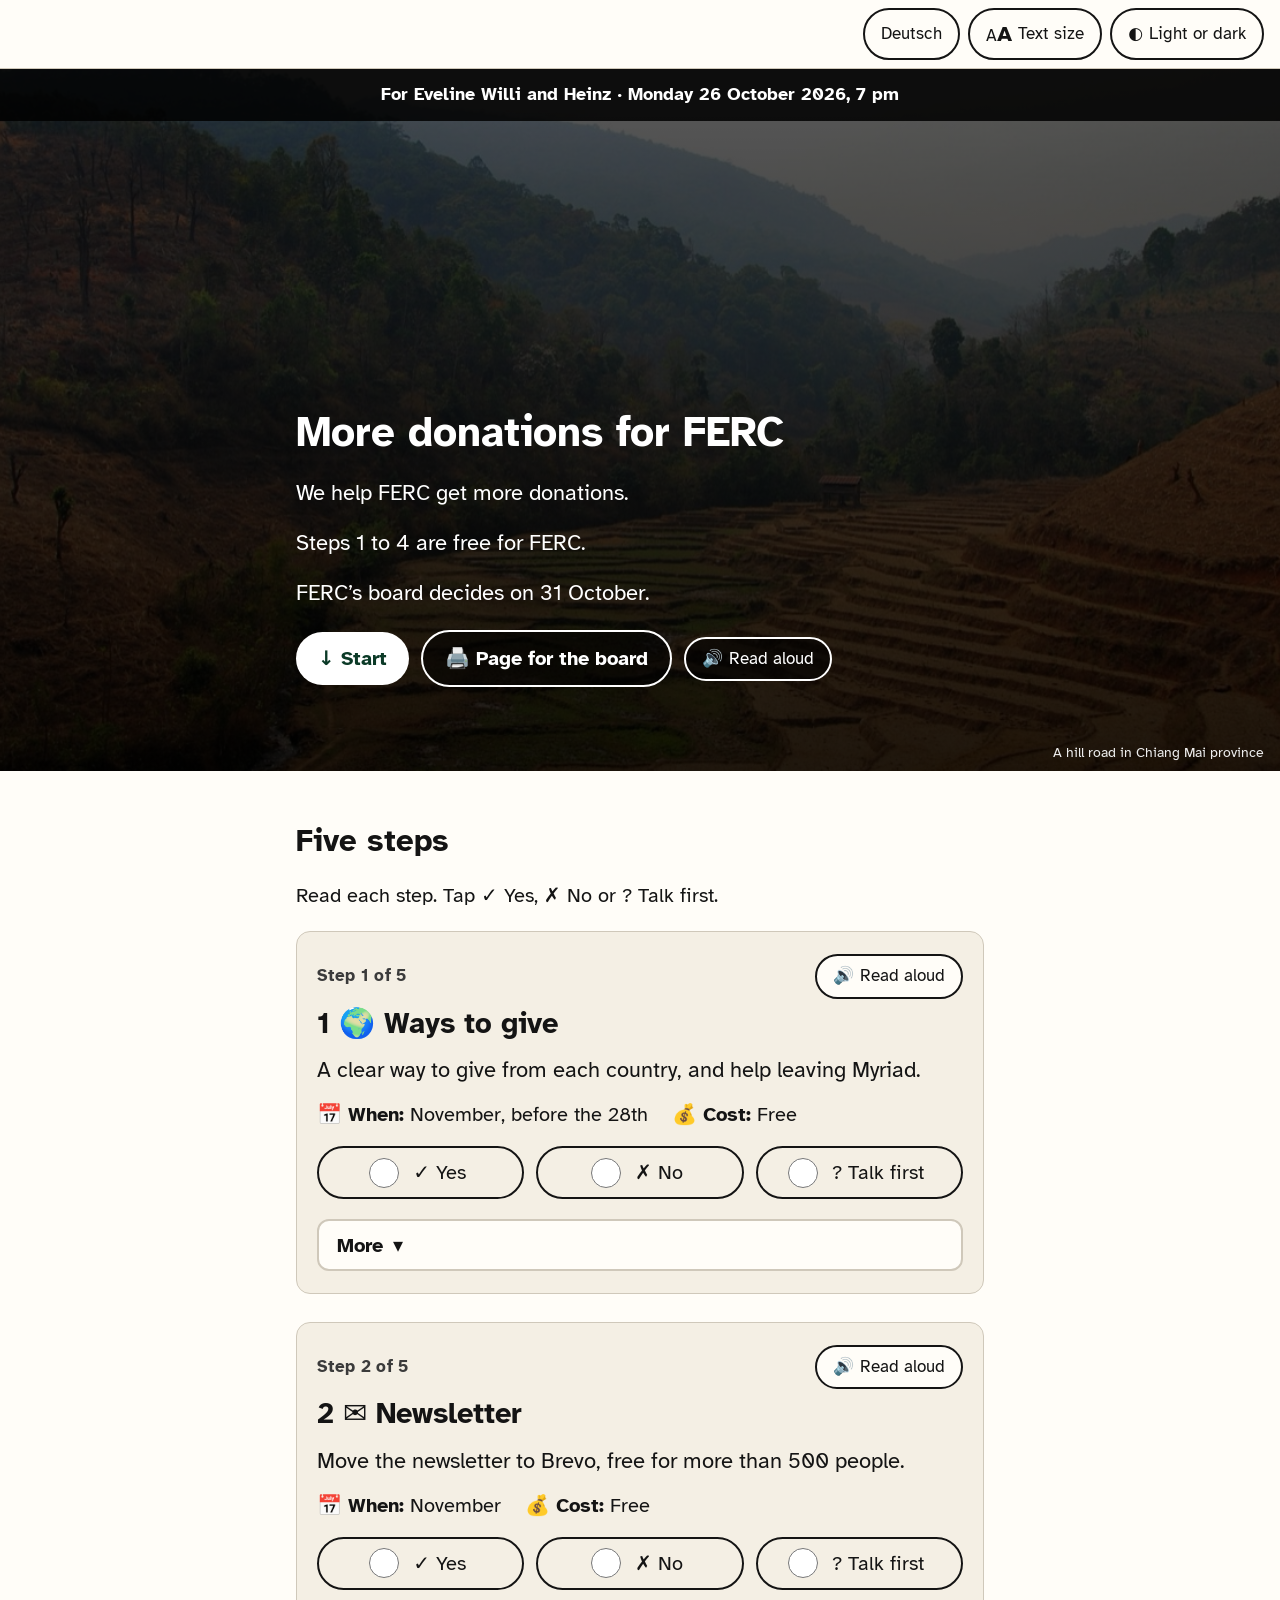
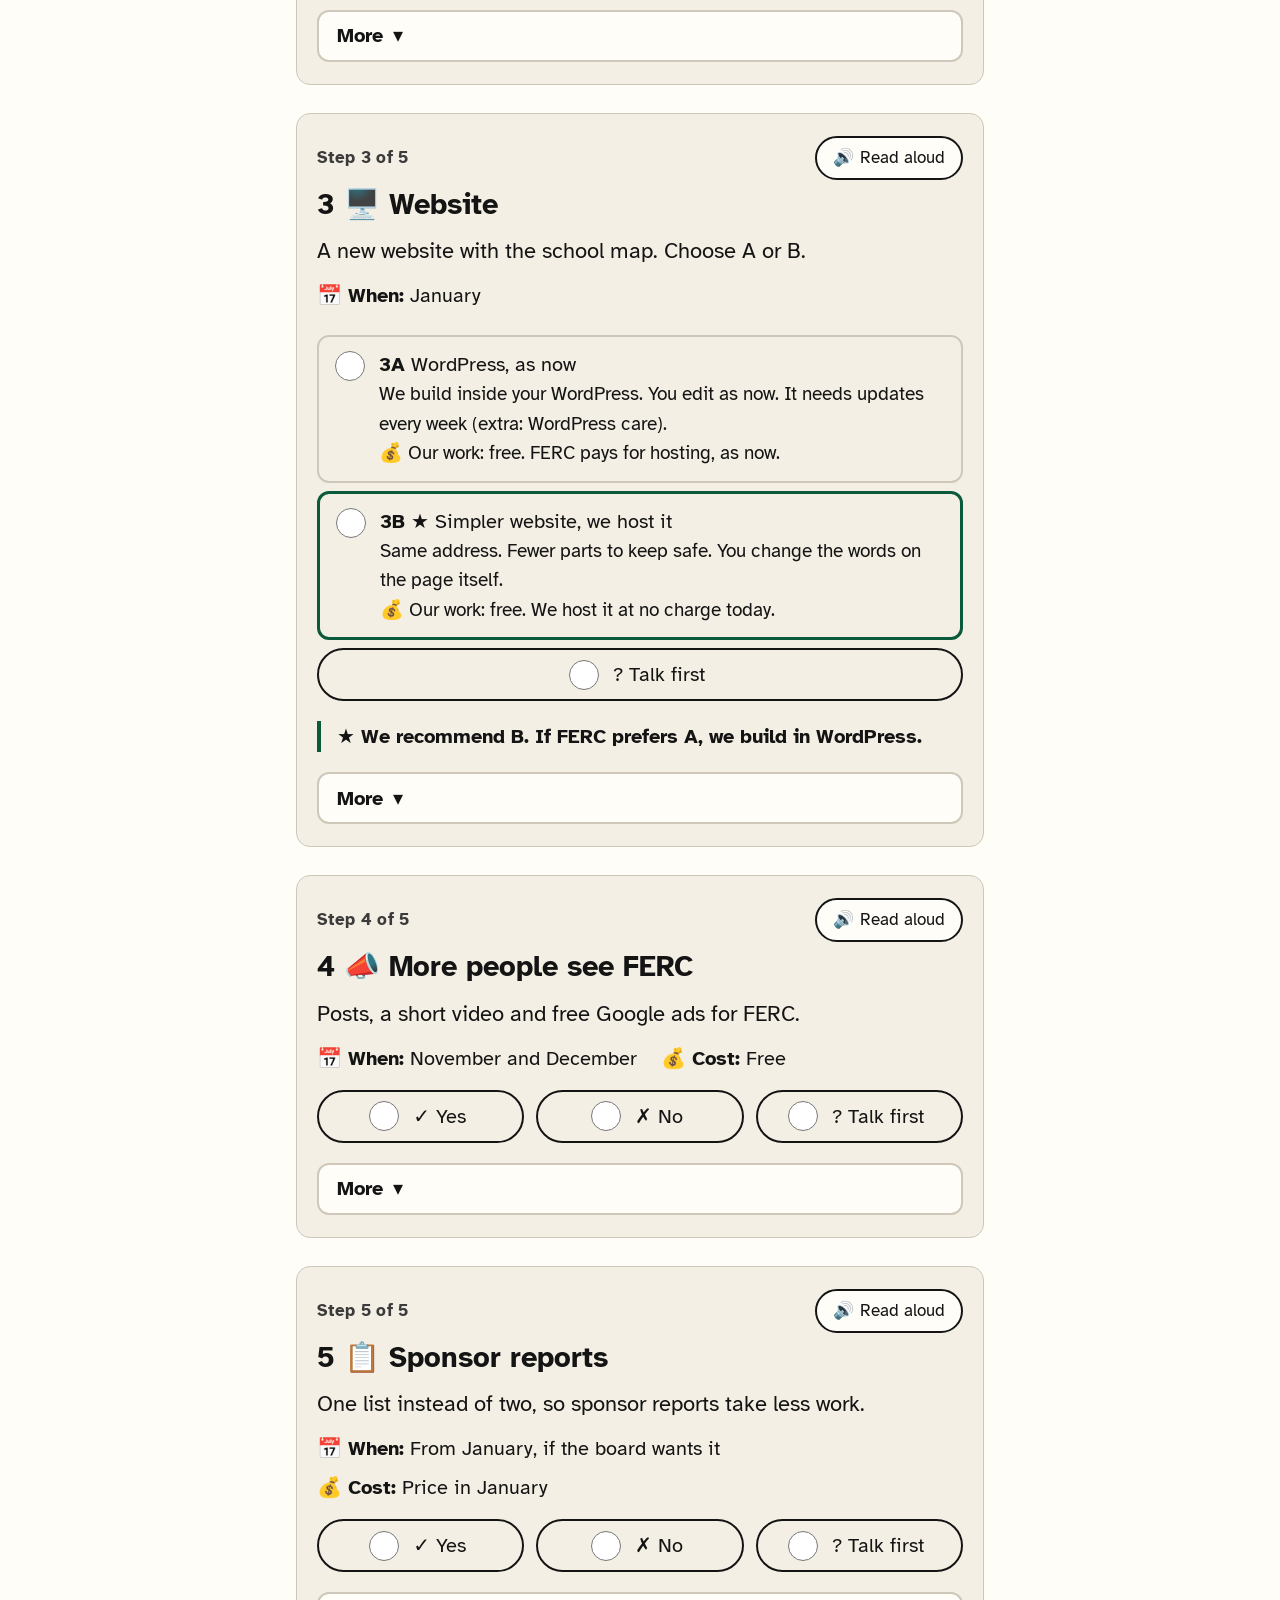
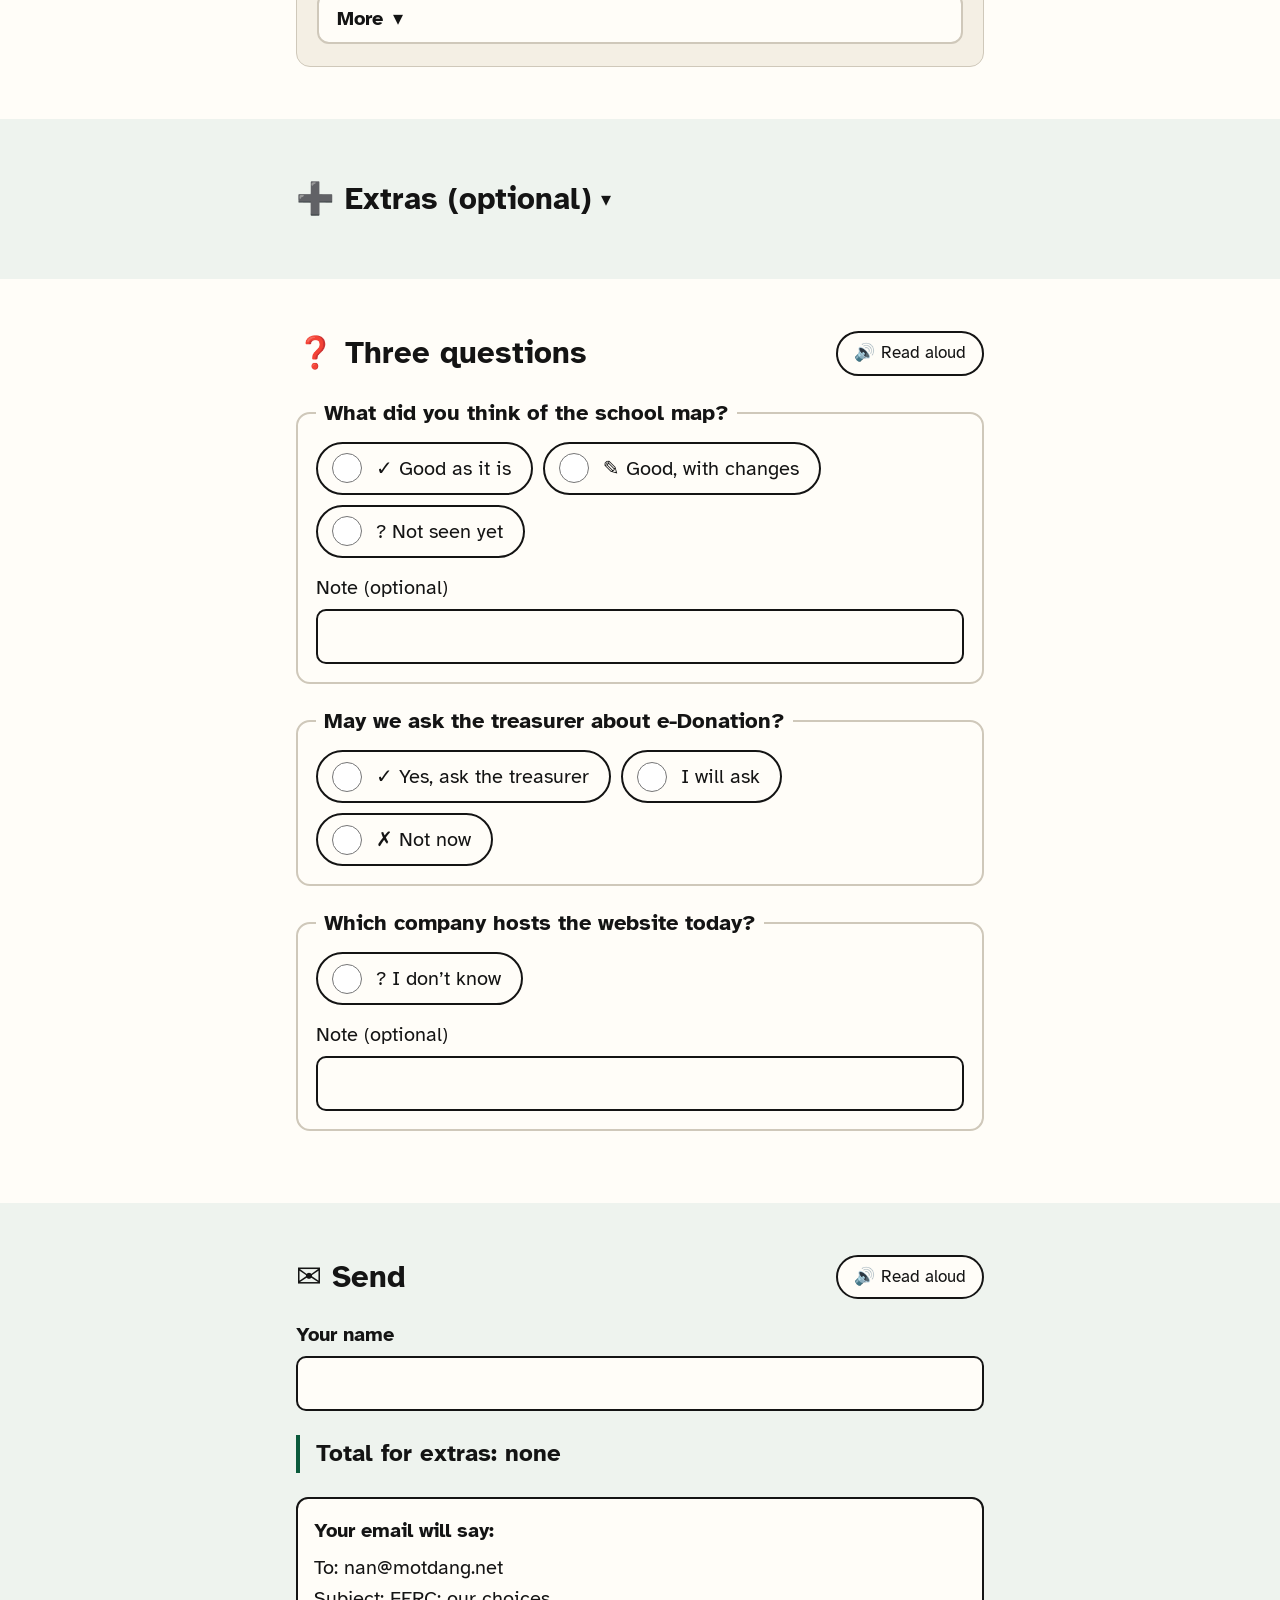
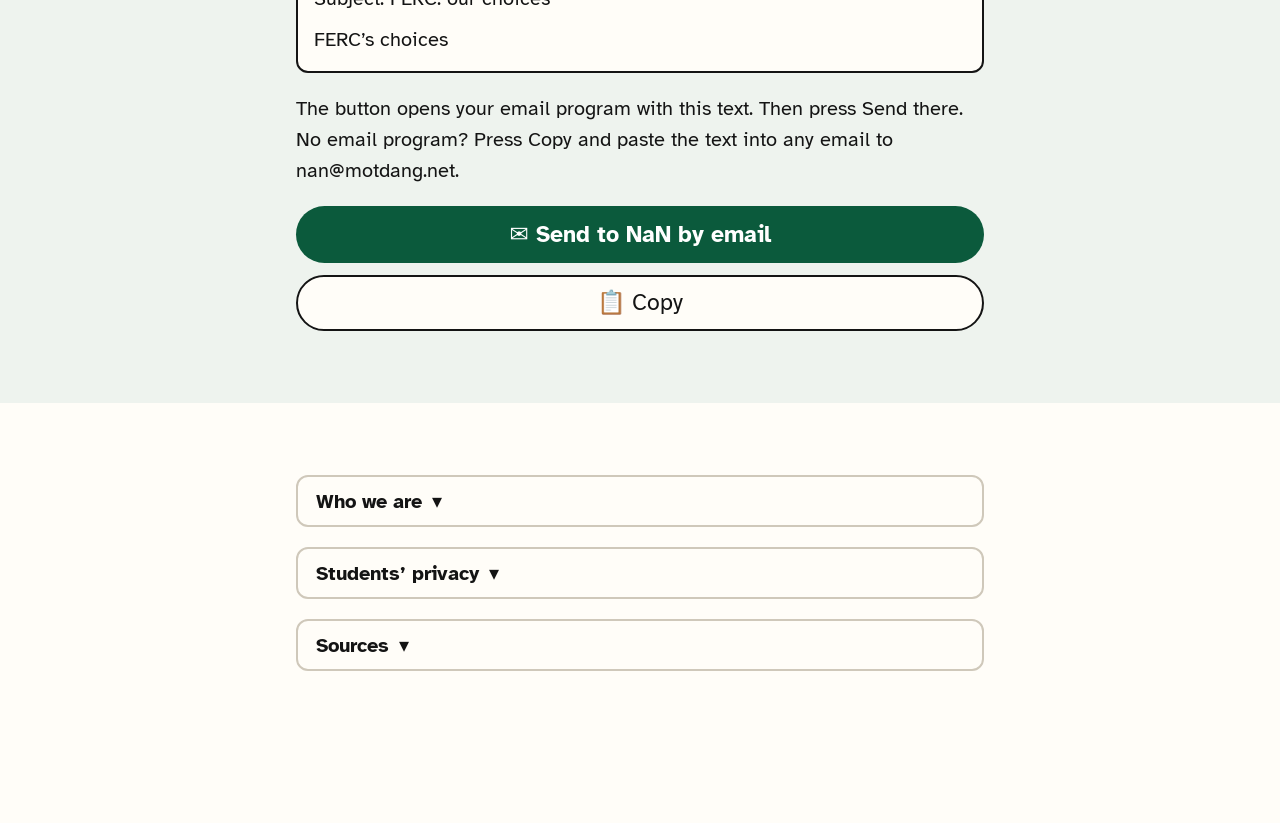
==== commit 6a489158: "Simpler page: five step cards that carry their own choice, extras folded, three questions, one Send;" ====
--- a/docs/index.html
+++ b/docs/index.html
@@ -31,86 +31,49 @@
 <header class="band hero" style="background-image:url(img/road.jpg)">
   <p class="kick">For Eveline Willi and Heinz · Monday 26 October 2026, 7 pm</p>
   <section class="in" aria-labelledby="h1">
-    <div class="hrow"><h1 id="h1">More donations for FERC: a plan in five steps</h1></div>
-    <p class="row"><a class="cta light" href="#choose">✅ Choose and send</a> <a class="cta ghost" href="board/">🖨️ Page for the board</a></p>
-    <p class="lede">Our work on steps 1 to 4 is free for FERC.</p><p class="lede">FERC’s board decides on 31 October. Then we do the work, and you say yes to each part.</p>
-    <p class="row"><button class="read" type="button"><span aria-hidden="true">🔊</span> Read aloud</button></p>
+    <h1 id="h1">More donations for FERC</h1>
+    <p class="lede">We help FERC get more donations.</p><p class="lede">Steps 1 to 4 are free for FERC.</p><p class="lede">FERC’s board decides on 31 October.</p>
+    <p class="row"><a class="cta light" href="#steps">↓ Start</a> <a class="cta ghost" href="board/">🖨️ Page for the board</a> <button class="read" type="button"><span aria-hidden="true">🔊</span> Read aloud</button></p>
   </section>
   <p class="cred">A hill road in Chiang Mai province</p>
 </header>
 <main>
-<nav class="toc" aria-labelledby="toc-h"><div class="wrap"><h2 id="toc-h">On this page</h2><ul><li><a href="#step1">1 <span aria-hidden="true">🌍</span> Ways to give</a></li><li><a href="#step2">2 <span aria-hidden="true">✉️</span> Newsletter</a></li><li><a href="#step3">3 <span aria-hidden="true">🖥️</span> Website</a></li><li><a href="#step4">4 <span aria-hidden="true">📣</span> More people see FERC</a></li><li><a href="#step5">5 <span aria-hidden="true">📋</span> Sponsor reports</a></li><li><a href="#extras"><span aria-hidden="true">➕</span> Extras</a></li><li><a href="#trade"><span aria-hidden="true">🤝</span> Pay in trade</a></li><li><a href="#community"><span aria-hidden="true">🏘️</span> For all of Chiang Mai</a></li><li><a href="#choose"><span aria-hidden="true">✅</span> Choose and send</a></li></ul></div></nav>
-<section class="sec" id="who" aria-labelledby="who-h"><div class="wrap">
-  <div class="hrow"><h2 id="who-h">Who we are</h2><button class="read" type="button"><span aria-hidden="true">🔊</span> Read aloud</button></div>
-  <p>Hongdam is a small web company in Chiang Mai and Chiang Rai. We are six people: Thai, Burmese and American.</p><p>We build websites and online tools in Thai and English, for companies, charities and clubs. We also run motdang.net, a guide to Chiang Mai.</p><p>For FERC we already made a sample giving page and a map of the 34 schools.</p><p>At the meeting: NaN (your contact), Marcus (Myat Kaung Thant) and Michael.</p><p class="row"><a class="btn" href="https://hongdam.net/for/eveline/">See the sample giving page and map →</a> <a class="btn" href="mailto:nan@motdang.net?subject=FERC">Write to NaN: nan@motdang.net</a></p>
+<form id="chooser" action="#send" onsubmit="return false" data-cfg="{&quot;to&quot;: &quot;nan@motdang.net&quot;, &quot;subject&quot;: &quot;FERC: our choices&quot;, &quot;head&quot;: &quot;FERC’s choices&quot;, &quot;steps&quot;: &quot;Steps&quot;, &quot;extras&quot;: &quot;Extras&quot;, &quot;name&quot;: &quot;Your name&quot;, &quot;total&quot;: &quot;Total for extras&quot;, &quot;none&quot;: &quot;none&quot;, &quot;once&quot;: &quot;once&quot;, &quot;month&quot;: &quot;a month&quot;, &quot;copied&quot;: &quot;Copied. Paste it into an email to nan@motdang.net.&quot;, &quot;and&quot;: &quot;and&quot;, &quot;money&quot;: &quot;In money&quot;, &quot;de&quot;: false, &quot;half&quot;: &quot;Up to half in trade&quot;, &quot;answers&quot;: &quot;Answers&quot;}">
+<section class="sec" id="steps" aria-labelledby="steps-h"><div class="wrap" id="plan">
+  <h2 id="steps-h">Five steps</h2>
+  <p>Read each step. Tap ✓ Yes, ✗ No or ? Talk first.</p>
+  <ol class="steps"><li class="step" id="step1"><section aria-labelledby="c1-h"><div class="hrow"><p class="of">Step 1 of 5</p><button class="read" type="button"><span aria-hidden="true">🔊</span> Read aloud</button></div><h3 id="c1-h">1 <span aria-hidden="true">🌍</span> Ways to give</h3><p class="sub">A clear way to give from each country, and help leaving Myriad.</p><p class="meta"><span><span aria-hidden="true">📅</span> <b>When:</b> November, before the 28th</span><span><span aria-hidden="true">💰</span> <b>Cost:</b> Free</span></p><fieldset class="decide" data-step="1 🌍 Ways to give"><legend class="vh">1 🌍 Ways to give</legend><div class="chips"><label class="pick chip"><input type="radio" name="d-1" value="✓ Yes"> <span>✓ Yes</span></label><label class="pick chip"><input type="radio" name="d-1" value="✗ No"> <span>✗ No</span></label><label class="pick chip"><input type="radio" name="d-1" value="? Talk first"> <span>? Talk first</span></label></div></fieldset><details><summary>More</summary><ul class="core"><li>A “How to give” page on fercthailand.org, one box per country.</li><li>Help with leaving Myriad.</li><li>From the USA, with a tax receipt: CAF America.</li><li>Thai tax receipts: e-Donation. We check with the treasurer.</li></ul><dl class="facts"><div><dt>We do</dt><dd>Compare the ways to give, with costs and time. Prepare the papers for leaving Myriad and for CAF America. Write a short email to US and Australian donors. Build the “How to give” page.</dd></div><div><dt>You do</dt><dd>Tell the treasurer we will ask about e-Donation. Give us an administrator login for fercthailand.org. Sign the applications. Send the email to donors.</dd></div><div><dt>Cost to FERC</dt><dd>Our work: free. CAF America keeps a fee from each US gift. We ask them how much.</dd></div></dl><p>FERC is leaving Myriad. (Myriad USA and Myriad Australia pass US and Australian gifts on to FERC today.) We help with that paperwork. Then we add a “How to give” page to fercthailand.org: one box per country, each saying whether the donor gets a tax receipt.</p><table class="routes"><tbody><tr><th scope="row">Thailand</th><td>Bank transfer, as now. Since 1 January 2026, a Thai tax deduction for a gift to a foundation goes through e-Donation, the Revenue Department’s online system. We ask the treasurer whether FERC is registered. If not, we find out how FERC can register.</td></tr><tr><th scope="row">Switzerland</th><td>Bank transfer with a Swiss tax receipt, as now. The website explains it more clearly.</td></tr><tr><th scope="row">USA</th><td>CAF America, a US charity, takes the gift, gives the donor a US tax receipt, and sends the money to FERC. FERC’s page on Every.org, a US giving website, works through Myriad USA, so it may close when FERC leaves Myriad.</td></tr><tr><th scope="row">Australia</th><td>An Australian charity that can give Australian tax receipts, such as Global Development Group, takes gifts for FERC. This is not ready in November. Until then: bank transfer to FERC’s Thai account.</td></tr><tr><th scope="row">UK, Netherlands, others</th><td>Bank transfer to FERC’s Thai account, for example with Wise, a money-transfer service. No tax receipt in the donor’s country.</td></tr></tbody></table><p>The sample giving page on hongdam.net shows the idea. The “How to give” page goes on fercthailand.org.</p></details></section></li><li class="step" id="step2"><section aria-labelledby="c2-h"><div class="hrow"><p class="of">Step 2 of 5</p><button class="read" type="button"><span aria-hidden="true">🔊</span> Read aloud</button></div><h3 id="c2-h">2 <span aria-hidden="true">✉️</span> Newsletter</h3><p class="sub">Move the newsletter to Brevo, free for more than 500 people.</p><p class="meta"><span><span aria-hidden="true">📅</span> <b>When:</b> November</span><span><span aria-hidden="true">💰</span> <b>Cost:</b> Free</span></p><fieldset class="decide" data-step="2 ✉️ Newsletter"><legend class="vh">2 ✉️ Newsletter</legend><div class="chips"><label class="pick chip"><input type="radio" name="d-2" value="✓ Yes"> <span>✓ Yes</span></label><label class="pick chip"><input type="radio" name="d-2" value="✗ No"> <span>✗ No</span></label><label class="pick chip"><input type="radio" name="d-2" value="? Talk first"> <span>? Talk first</span></label></div></fieldset><details><summary>More</summary><ul class="core"><li>Move the list from MailPoet (free up to 500) to Brevo (free for more).</li><li>Brevo sends 300 emails a day, so 500 people take two days.</li><li>The first newsletter tells donors the new ways to give.</li></ul><dl class="facts"><div><dt>We do</dt><dd>Move the list to Brevo. People who unsubscribed stay unsubscribed. Make a FERC newsletter design and a sign-up form on fercthailand.org. Write a one-page guide. The first newsletter tells donors about the new ways to give from step 1.</dd></div><div><dt>You do</dt><dd>Say yes to the move. Then you send each newsletter. The guide shows how.</dd></div><div><dt>Cost to FERC</dt><dd>Free</dd></div></dl><p>MailPoet, your newsletter tool, is free up to 500 contacts, and FERC has reached 500. Brevo, another newsletter service, is free for more than 500 contacts. It sends 300 emails a day. So a newsletter to 500 people goes out over two days: 300 on the first day, the other 200 the next day with one more click. Free Brevo newsletters end with a small line, “Sent with Brevo”. (MailerLite, a similar service, is now free only up to 250 contacts.)</p></details></section></li><li class="step" id="step3"><section aria-labelledby="c3-h"><div class="hrow"><p class="of">Step 3 of 5</p><button class="read" type="button"><span aria-hidden="true">🔊</span> Read aloud</button></div><h3 id="c3-h">3 <span aria-hidden="true">🖥️</span> Website</h3><p class="sub">A new website with the school map. Choose A or B.</p><p class="meta"><span><span aria-hidden="true">📅</span> <b>When:</b> January</span></p><fieldset class="decide" data-step="3 🖥️ Website"><legend class="vh">3 🖥️ Website</legend><label class="pick card"><input type="radio" name="web" value="3A" data-label="3A WordPress, as now"> <span><b>3A</b> WordPress, as now<i class="needs">We build inside your WordPress. You edit as now. It needs updates every week (extra: WordPress care).</i><i class="needs"><span aria-hidden="true">💰</span> Our work: free. FERC pays for hosting, as now.</i></span></label><label class="pick card rec"><input type="radio" name="web" value="3B" data-label="3B Simpler website, we host it"> <span><b>3B</b> ★ Simpler website, we host it<i class="needs">Same address. Fewer parts to keep safe. You change the words on the page itself.</i><i class="needs"><span aria-hidden="true">💰</span> Our work: free. We host it at no charge today.</i></span></label><label class="pick chip"><input type="radio" name="web" value="talk" data-label="? Talk first"> <span>? Talk first</span></label></fieldset><p class="ask">★ We recommend B. If FERC prefers A, we build in WordPress.</p><details><summary>More</summary><ul class="core"><li>New look, a “Sponsor a student” button, the school map.</li><li>Choose A or B:</li></ul><dl class="facts"><div><dt>We do</dt><dd>Build the new website, A or B.</dd></div><div><dt>You do</dt><dd>Choose A or B. Tell us which company hosts the website today.</dd></div></dl><ul class=""><li>A “Sponsor a student” button on every page</li><li>The “How to give” page from step 1</li><li>Student stories, only from students who ticked yes on the permission box</li><li>The school map: 34 schools, each with name, district and photo</li><li>Faster on phones</li><li>A short guide, and one hour with you and Heinz to show how it works</li></ul><p><a class="btn" href="https://hongdam.net/for/eveline/#map">See the school map →</a></p><p>Why weekly updates on WordPress: in 2025, 11,334 new security holes were found in WordPress, 91% of them in plugins (add-ons). Attackers often use a new hole within 5 hours. With B, we move the old pages and pictures across, and you change words as on the practice copy of your giving page.</p></details></section></li><li class="step" id="step4"><section aria-labelledby="c4-h"><div class="hrow"><p class="of">Step 4 of 5</p><button class="read" type="button"><span aria-hidden="true">🔊</span> Read aloud</button></div><h3 id="c4-h">4 <span aria-hidden="true">📣</span> More people see FERC</h3><p class="sub">Posts, a short video and free Google ads for FERC.</p><p class="meta"><span><span aria-hidden="true">📅</span> <b>When:</b> November and December</span><span><span aria-hidden="true">💰</span> <b>Cost:</b> Free</span></p><fieldset class="decide" data-step="4 📣 More people see FERC"><legend class="vh">4 📣 More people see FERC</legend><div class="chips"><label class="pick chip"><input type="radio" name="d-4" value="✓ Yes"> <span>✓ Yes</span></label><label class="pick chip"><input type="radio" name="d-4" value="✗ No"> <span>✗ No</span></label><label class="pick chip"><input type="radio" name="d-4" value="? Talk first"> <span>? Talk first</span></label></div></fieldset><details><summary>More</summary><ul class="core"><li>Two posts a week in November and December.</li><li>A short video from the school map.</li><li>Free Google ads for charities (Ad Grants), if Google says yes.</li></ul><dl class="facts"><div><dt>We do</dt><dd>Write the posts and make the video. Apply for Ad Grants.</dd></div><div><dt>You do</dt><dd>Once a month, say yes to that month’s posts. FERC posts them, or gives us access to post.</dd></div><div><dt>Cost to FERC</dt><dd>Free</dd></div></dl><ul class=""><li>Two posts a week on Facebook and LinkedIn in November and December: the talk, the fundraiser, Christmas</li><li>A short video made from the school map’s photos</li><li>Google Ad Grants: free Google search ads for charities, up to US$10,000 a month. Google asks for a fast, secure website; step 3 gives FERC one. We check whether FERC can get them, and apply.</li><li>A count of website visits and clicks on “How to give”, for the board</li></ul></details></section></li><li class="step" id="step5"><section aria-labelledby="c5-h"><div class="hrow"><p class="of">Step 5 of 5</p><button class="read" type="button"><span aria-hidden="true">🔊</span> Read aloud</button></div><h3 id="c5-h">5 <span aria-hidden="true">📋</span> Sponsor reports</h3><p class="sub">One list instead of two, so sponsor reports take less work.</p><p class="meta"><span><span aria-hidden="true">📅</span> <b>When:</b> From January, if the board wants it</span><span><span aria-hidden="true">💰</span> <b>Cost:</b> Price in January</span></p><fieldset class="decide" data-step="5 📋 Sponsor reports"><legend class="vh">5 📋 Sponsor reports</legend><div class="chips"><label class="pick chip"><input type="radio" name="d-5" value="✓ Yes"> <span>✓ Yes</span></label><label class="pick chip"><input type="radio" name="d-5" value="✗ No"> <span>✗ No</span></label><label class="pick chip"><input type="radio" name="d-5" value="? Talk first"> <span>? Talk first</span></label></div></fieldset><details><summary>More</summary><ul class="core"><li>From January: one shared list instead of two.</li><li>Type a report once; the sponsor’s report is made from it.</li></ul><dl class="facts"><div><dt>Cost to FERC</dt><dd>A price we agree with the board in January</dd></div></dl><p>Today: Heinz collects about 100 student reports, twice a year. You turn them into reports for sponsors. FERC keeps two lists: the master list and the treasurer’s list.</p><ul class=""><li>One shared list instead of two, with a column for each student’s permission</li><li>Type a student’s report once; the sponsor’s report is made from it.</li><li>One page showing which reports are in, missing or sent</li></ul><p>The list holds details of students under 18. FERC decides who can open it. Contact with schools goes through CMSEO, as now.</p></details></section></li></ol>
 </div></section>
-
-<section class="sec alt" id="told" aria-labelledby="told-h"><div class="wrap">
-  <div class="hrow"><h2 id="told-h">You told us</h2><button class="read" type="button"><span aria-hidden="true">🔊</span> Read aloud</button></div>
-  <ul class="told"><li>First: banking and donations. Then: recognition and social media.</li><li>In six months: many more donations, and much more exposure and clicks on social media.</li><li>You are busy until the new year.</li><li>You would like the board to agree. It meets on 31 October.</li><li>The website stays on WordPress. You and Heinz keep it up to date.</li><li>English first. Thai, perhaps.</li><li>Schools and students: through CMSEO only.</li></ul>
+<section class="sec alt" id="extras" aria-labelledby="extras-h"><div class="wrap">
+  <details class="big"><summary><h2 id="extras-h"><span aria-hidden="true">➕</span> Extras (optional)</h2></summary>
+    <p>Extra work, with prices for FERC in Thai baht.</p>
+    <label class="pick"><input type="checkbox" name="extra" value="book" data-once="0" data-month="3000" data-label="Gift record for the treasurer (฿3,000 a month, stop any month)"> <span><b>Gift record for the treasurer</b> <b class="pr">฿3,000 a month, stop any month</b><i class="needs">Each gift is one row: way of giving, fee, baht and Swiss francs. A thank-you to each donor. A statement for the board each month. Only if the treasurer wants it.</i></span></label><label class="pick"><input type="checkbox" name="extra" value="posts" data-once="0" data-month="3000" data-label="Posts from January to June (฿3,000 a month, stop any month)"> <span><b>Posts from January to June</b> <b class="pr">฿3,000 a month, stop any month</b><i class="needs">Two posts a week after the free months. You say yes once a month.</i></span></label><label class="pick"><input type="checkbox" name="extra" value="kit" data-once="5000" data-month="0" data-label="Talk and fundraiser kit (฿5,000 once)"> <span><b>Talk and fundraiser kit</b> <b class="pr">฿5,000 once</b><i class="needs">Large-print slides for your talk on 28 November. “How to give” cards with a QR code for each table on 29 November. A thank-you email to guests on 30 November.</i></span></label><label class="pick"><input type="checkbox" name="extra" value="ads" data-once="0" data-month="2000" data-label="Ad Grants care (฿2,000 a month, stop any month)"> <span><b>Ad Grants care</b> <b class="pr">฿2,000 a month, stop any month</b><i class="needs">If Google says yes: we keep the free ads working within Google’s rules, and send the board one line a month.</i></span></label><label class="pick"><input type="checkbox" name="extra" value="alumni" data-once="3000" data-month="0" data-label="Alumni survey (฿3,000 once)"> <span><b>Alumni survey</b> <b class="pr">฿3,000 once</b><i class="needs">Questions for FERC alumni as a short form in Thai and English, in FERC’s own Google account.</i></span></label><label class="pick"><input type="checkbox" name="extra" value="usf" data-once="5000" data-month="0" data-label="Papers for US foundations (฿5,000 once)"> <span><b>Papers for US foundations</b> <b class="pr">฿5,000 once</b><i class="needs">The English papers a US foundation asks for before it gives to a charity abroad. Only if a US foundation is among FERC’s donors.</i></span></label><label class="pick"><input type="checkbox" name="extra" value="thai" data-once="10000" data-month="0" data-label="Thai website (฿10,000 once)"> <span><b>Thai website</b> <b class="pr">฿10,000 once</b><i class="needs">Thai pages beside the English ones, checked by a Thai speaker.</i></span></label><label class="pick"><input type="checkbox" name="extra" value="wpcare" data-once="0" data-month="2000" data-needs="3A" data-label="WordPress care (฿2,000 a month, stop any month)"> <span><b>WordPress care</b> <b class="pr">฿2,000 a month, stop any month</b><i class="needs">For choice A: each week we update WordPress and its plugins, check for new security holes, and keep a backup.</i><i class="needs lock">🔒 Only with 3A, WordPress</i></span></label>
+    <label class="pick"><input type="checkbox" name="half"> <span><span aria-hidden="true">🤝</span> We would like to pay up to half in trade (for example, a thank-you line on fercthailand.org).</span></label>
+    <p><span aria-hidden="true">🏘️</span> If you introduce someone who hires us, FERC gets 20% of what they pay us in their first year.</p>
+    <p class="row"><a class="btn" href="mailto:?cc=nan%40motdang.net&amp;subject=An%20introduction%3A%20Hongdam&amp;body=Dear%20%E2%80%A6%2C%0A%0AI%20would%20like%20to%20introduce%20NaN%20from%20Hongdam%20%28copied%20here%29.%20They%20made%20FERC%E2%80%99s%20giving%20page%20and%20school%20map.%20I%20think%20they%20could%20help%20you%20with%20%E2%80%A6%0A%0AIf%20you%20hire%20them%2C%20they%20give%20FERC%2020%25%20of%20what%20you%20pay%20them%20in%20the%20first%20year%2C%20for%20our%20students.%0A%0ABest%20wishes%2C%0AEveline">✉️ Introduce someone</a></p>
+    <p>Other Chiang Mai groups can get a giving page like FERC’s: ฿30,000 to set up, then ฿10,000 a month.</p>
+  </details>
 </div></section>
-
-<section class="sec" id="when" aria-labelledby="when-h"><div class="wrap">
-  <div class="hrow"><h2 id="when-h">When</h2><button class="read" type="button"><span aria-hidden="true">🔊</span> Read aloud</button></div>
-  <ol class="time"><li><span class="d">31 Oct</span> <span>FERC board meeting: yes or no</span></li><li><span class="d">November</span> <span>1 🌍 Ways to give · 2 ✉️ Newsletter · 4 📣 More people see FERC</span></li><li><span class="d">28 Nov</span> <span>Your talk at the Expat Club</span></li><li><span class="d">29 Nov</span> <span>Fundraiser</span></li><li><span class="d">December</span> <span>Posts and newsletter for Christmas</span></li><li><span class="d">January</span> <span>3 🖥️ Website · 5 📋 Sponsor reports start</span></li><li><span class="d">March</span> <span>3 🖥️ Website and 5 📋 report tool ready, with a short guide</span></li></ol>
+<section class="sec" id="questions" aria-labelledby="q-h"><div class="wrap">
+  <div class="hrow"><h2 id="q-h"><span aria-hidden="true">❓</span> Three questions</h2><button class="read" type="button"><span aria-hidden="true">🔊</span> Read aloud</button></div>
+  <fieldset class="q" data-q="map" data-text="What did you think of the school map?"><legend>What did you think of the school map?</legend><div class="chips"><label class="pick chip"><input type="radio" name="q-map" value="✓ Good as it is"> <span>✓ Good as it is</span></label><label class="pick chip"><input type="radio" name="q-map" value="✎ Good, with changes"> <span>✎ Good, with changes</span></label><label class="pick chip"><input type="radio" name="q-map" value="? Not seen yet"> <span>? Not seen yet</span></label></div><label class="field small-field">Note (optional)<input type="text" name="qn-map"></label></fieldset><fieldset class="q" data-q="treasurer" data-text="May we ask the treasurer about e-Donation?"><legend>May we ask the treasurer about e-Donation?</legend><div class="chips"><label class="pick chip"><input type="radio" name="q-treasurer" value="✓ Yes, ask the treasurer"> <span>✓ Yes, ask the treasurer</span></label><label class="pick chip"><input type="radio" name="q-treasurer" value="I will ask"> <span>I will ask</span></label><label class="pick chip"><input type="radio" name="q-treasurer" value="✗ Not now"> <span>✗ Not now</span></label></div></fieldset><fieldset class="q" data-q="host" data-text="Which company hosts the website today?"><legend>Which company hosts the website today?</legend><div class="chips"><label class="pick chip"><input type="radio" name="q-host" value="? I don’t know"> <span>? I don’t know</span></label></div><label class="field small-field">Note (optional)<input type="text" name="qn-host"></label></fieldset>
 </div></section>
-
-<section class="sec" id="plan" aria-labelledby="plan-h"><div class="wrap">
-  <h2 id="plan-h">The plan</h2>
-  <ol class="steps"><li class="step" id="step1"><section aria-labelledby="step1-h"><div class="hrow"><p class="of">Step 1 of 5</p><button class="read" type="button"><span aria-hidden="true">🔊</span> Read aloud</button></div><h3 id="step1-h">1 <span aria-hidden="true">🌍</span> Ways to give</h3><ul class="core"><li>A “How to give” page on fercthailand.org, one box per country.</li><li>Help with leaving Myriad.</li><li>From the USA, with a tax receipt: CAF America.</li><li>Thai tax receipts: e-Donation. We check with the treasurer.</li></ul><dl class="facts"><div><dt>We do</dt><dd>Compare the ways to give, with costs and time. Prepare the papers for leaving Myriad and for CAF America. Write a short email to US and Australian donors. Build the “How to give” page.</dd></div><div><dt>You do</dt><dd>Tell the treasurer we will ask about e-Donation. Give us an administrator login for fercthailand.org. Sign the applications. Send the email to donors.</dd></div><div><dt>When</dt><dd>November, before the 28th</dd></div><div><dt>Cost to FERC</dt><dd>Our work: free. CAF America keeps a fee from each US gift. We ask them how much.</dd></div></dl><details><summary>More about step 1</summary><p>FERC is leaving Myriad. (Myriad USA and Myriad Australia pass US and Australian gifts on to FERC today.) We help with that paperwork. Then we add a “How to give” page to fercthailand.org: one box per country, each saying whether the donor gets a tax receipt.</p><table class="routes"><tbody><tr><th scope="row">Thailand</th><td>Bank transfer, as now. Since 1 January 2026, a Thai tax deduction for a gift to a foundation goes through e-Donation, the Revenue Department’s online system. We ask the treasurer whether FERC is registered. If not, we find out how FERC can register.</td></tr><tr><th scope="row">Switzerland</th><td>Bank transfer with a Swiss tax receipt, as now. The website explains it more clearly.</td></tr><tr><th scope="row">USA</th><td>CAF America, a US charity, takes the gift, gives the donor a US tax receipt, and sends the money to FERC. FERC’s page on Every.org, a US giving website, works through Myriad USA, so it may close when FERC leaves Myriad.</td></tr><tr><th scope="row">Australia</th><td>An Australian charity that can give Australian tax receipts, such as Global Development Group, takes gifts for FERC. This is not ready in November. Until then: bank transfer to FERC’s Thai account.</td></tr><tr><th scope="row">UK, Netherlands, others</th><td>Bank transfer to FERC’s Thai account, for example with Wise, a money-transfer service. No tax receipt in the donor’s country.</td></tr></tbody></table><p>The sample giving page on hongdam.net shows the idea. The “How to give” page goes on fercthailand.org.</p></details></section></li><li class="step" id="step2"><section aria-labelledby="step2-h"><div class="hrow"><p class="of">Step 2 of 5</p><button class="read" type="button"><span aria-hidden="true">🔊</span> Read aloud</button></div><h3 id="step2-h">2 <span aria-hidden="true">✉️</span> Newsletter</h3><ul class="core"><li>Move the list from MailPoet (free up to 500) to Brevo (free for more).</li><li>Brevo sends 300 emails a day, so 500 people take two days.</li><li>The first newsletter tells donors the new ways to give.</li></ul><dl class="facts"><div><dt>We do</dt><dd>Move the list to Brevo. People who unsubscribed stay unsubscribed. Make a FERC newsletter design and a sign-up form on fercthailand.org. Write a one-page guide. The first newsletter tells donors about the new ways to give from step 1.</dd></div><div><dt>You do</dt><dd>Say yes to the move. Then you send each newsletter. The guide shows how.</dd></div><div><dt>When</dt><dd>November</dd></div><div><dt>Cost to FERC</dt><dd>Free</dd></div></dl><details><summary>More about step 2</summary><p>MailPoet, your newsletter tool, is free up to 500 contacts, and FERC has reached 500. Brevo, another newsletter service, is free for more than 500 contacts. It sends 300 emails a day. So a newsletter to 500 people goes out over two days: 300 on the first day, the other 200 the next day with one more click. Free Brevo newsletters end with a small line, “Sent with Brevo”. (MailerLite, a similar service, is now free only up to 250 contacts.)</p></details></section></li><li class="step" id="step3"><section aria-labelledby="step3-h"><div class="hrow"><p class="of">Step 3 of 5</p><button class="read" type="button"><span aria-hidden="true">🔊</span> Read aloud</button></div><h3 id="step3-h">3 <span aria-hidden="true">🖥️</span> Website</h3><ul class="core"><li>New look, a “Sponsor a student” button, the school map.</li><li>Choose A or B:</li></ul><div class="ab"><div class="opt"><p class="tag">3A</p><h4>WordPress, as now</h4><p>We build inside your WordPress. You edit as now. It needs updates every week (extra: WordPress care).</p><p class="small-ink">Our work: free. FERC pays for hosting, as now.</p></div><div class="opt rec"><p class="tag">3B</p><h4>★ Simpler website, we host it</h4><p>Same address. Fewer parts to keep safe. You change the words on the page itself.</p><p class="small-ink">Our work: free. We host it at no charge today.</p></div></div><p class="ask">★ We recommend B. If FERC prefers A, we build in WordPress.</p><dl class="facts"><div><dt>We do</dt><dd>Build the new website, A or B.</dd></div><div><dt>You do</dt><dd>Choose A or B. Tell us which company hosts the website today.</dd></div><div><dt>When</dt><dd>January</dd></div></dl><details><summary>More about step 3</summary><ul class=""><li>A “Sponsor a student” button on every page</li><li>The “How to give” page from step 1</li><li>Student stories, only from students who ticked yes on the permission box</li><li>The school map: 34 schools, each with name, district and photo</li><li>Faster on phones</li><li>A short guide, and one hour with you and Heinz to show how it works</li></ul><p><a class="btn" href="https://hongdam.net/for/eveline/#map">See the school map →</a></p><p>Why weekly updates on WordPress: in 2025, 11,334 new security holes were found in WordPress, 91% of them in plugins (add-ons). Attackers often use a new hole within 5 hours. With B, we move the old pages and pictures across, and you change words as on the practice copy of your giving page.</p></details></section></li><li class="step" id="step4"><section aria-labelledby="step4-h"><div class="hrow"><p class="of">Step 4 of 5</p><button class="read" type="button"><span aria-hidden="true">🔊</span> Read aloud</button></div><h3 id="step4-h">4 <span aria-hidden="true">📣</span> More people see FERC</h3><ul class="core"><li>Two posts a week in November and December.</li><li>A short video from the school map.</li><li>Free Google ads for charities (Ad Grants), if Google says yes.</li></ul><dl class="facts"><div><dt>We do</dt><dd>Write the posts and make the video. Apply for Ad Grants.</dd></div><div><dt>You do</dt><dd>Once a month, say yes to that month’s posts. FERC posts them, or gives us access to post.</dd></div><div><dt>When</dt><dd>November and December</dd></div><div><dt>Cost to FERC</dt><dd>Free</dd></div></dl><details><summary>More about step 4</summary><ul class=""><li>Two posts a week on Facebook and LinkedIn in November and December: the talk, the fundraiser, Christmas</li><li>A short video made from the school map’s photos</li><li>Google Ad Grants: free Google search ads for charities, up to US$10,000 a month. Google asks for a fast, secure website; step 3 gives FERC one. We check whether FERC can get them, and apply.</li><li>A count of website visits and clicks on “How to give”, for the board</li></ul></details></section></li><li class="step" id="step5"><section aria-labelledby="step5-h"><div class="hrow"><p class="of">Step 5 of 5</p><button class="read" type="button"><span aria-hidden="true">🔊</span> Read aloud</button></div><h3 id="step5-h">5 <span aria-hidden="true">📋</span> Sponsor reports</h3><ul class="core"><li>From January: one shared list instead of two.</li><li>Type a report once; the sponsor’s report is made from it.</li></ul><dl class="facts"><div><dt>When</dt><dd>From January, if the board wants it</dd></div><div><dt>Cost to FERC</dt><dd>A price we agree with the board in January</dd></div></dl><details><summary>More about step 5</summary><p>Today: Heinz collects about 100 student reports, twice a year. You turn them into reports for sponsors. FERC keeps two lists: the master list and the treasurer’s list.</p><ul class=""><li>One shared list instead of two, with a column for each student’s permission</li><li>Type a student’s report once; the sponsor’s report is made from it.</li><li>One page showing which reports are in, missing or sent</li></ul><p>The list holds details of students under 18. FERC decides who can open it. Contact with schools goes through CMSEO, as now.</p></details></section></li></ol>
-</div></section>
-<div class="band short" style="background-image:url(img/dao.jpg);background-position:center 40%" role="img" aria-label="Doi Chiang Dao in the clouds"><p class="cred">Doi Chiang Dao in the clouds</p></div>
-<section class="sec" id="extras" aria-labelledby="extras-h"><div class="wrap">
-  <div class="hrow"><h2 id="extras-h"><span aria-hidden="true">➕</span> Extras FERC can add</h2><button class="read" type="button"><span aria-hidden="true">🔊</span> Read aloud</button></div>
-  <p>Each extra is optional. Prices for FERC, in Thai baht. Up to half can be paid in trade.</p><ul class="extras"><li><h3>Gift record for the treasurer</h3><p class="pr">฿3,000 a month, stop any month</p><p>Each gift is one row: way of giving, fee, baht and Swiss francs. A thank-you to each donor. A statement for the board each month. Only if the treasurer wants it.</p></li><li><h3>Posts from January to June</h3><p class="pr">฿3,000 a month, stop any month</p><p>Two posts a week after the free months. You say yes once a month.</p></li><li><h3>Talk and fundraiser kit</h3><p class="pr">฿5,000 once</p><p>Large-print slides for your talk on 28 November. “How to give” cards with a QR code for each table on 29 November. A thank-you email to guests on 30 November.</p></li><li><h3>Ad Grants care</h3><p class="pr">฿2,000 a month, stop any month</p><p>If Google says yes: we keep the free ads working within Google’s rules, and send the board one line a month.</p></li><li><h3>Alumni survey</h3><p class="pr">฿3,000 once</p><p>Questions for FERC alumni as a short form in Thai and English, in FERC’s own Google account.</p></li><li><h3>Papers for US foundations</h3><p class="pr">฿5,000 once</p><p>The English papers a US foundation asks for before it gives to a charity abroad. Only if a US foundation is among FERC’s donors.</p></li><li><h3>Thai website</h3><p class="pr">฿10,000 once</p><p>Thai pages beside the English ones, checked by a Thai speaker.</p></li><li><h3>WordPress care</h3><p class="pr">฿2,000 a month, stop any month</p><p>For choice A: each week we update WordPress and its plugins, check for new security holes, and keep a backup.</p></li></ul>
-</div></section>
-
-<section class="sec alt" id="trade" aria-labelledby="trade-h"><div class="wrap">
-  <div class="hrow"><h2 id="trade-h"><span aria-hidden="true">🤝</span> Pay in trade</h2><button class="read" type="button"><span aria-hidden="true">🔊</span> Read aloud</button></div>
-  <p>FERC can pay up to half of any extra in trade instead of money. For example:</p><ul class="told"><li>A line at the bottom of fercthailand.org, “Website and giving page: Hongdam”, one thank-you in the newsletter, and permission to show FERC’s pages as our work.</li><li>Our name on the thank-you slide and a table card at the fundraiser on 29 November.</li><li>Our job posts sent to FERC alumni who said yes to job news. Adults only. FERC sends them, not us.</li></ul><p>Introductions are separate. They earn FERC money (next section).</p>
-</div></section>
-
-<section class="sec" id="community" aria-labelledby="community-h"><div class="wrap">
-  <div class="hrow"><h2 id="community-h"><span aria-hidden="true">🏘️</span> For all of Chiang Mai</h2><button class="read" type="button"><span aria-hidden="true">🔊</span> Read aloud</button></div>
-  <p>Many Chiang Mai charities and clubs have donors abroad, as FERC does.</p><p>Other groups can get a giving page like FERC’s. Gifts go to the group’s own bank account, with a record of each gift. Price for other groups: ฿30,000 to set up, then ฿10,000 a month, stop any month. For FERC, its giving page is part of step 1 and free.</p><p>If you introduce someone who then hires us, for this or any other work, we give FERC 20% of what they pay us in their first year, as their payments reach us.</p><p class="row"><a class="btn" href="mailto:?cc=nan%40motdang.net&amp;subject=An%20introduction%3A%20Hongdam&amp;body=Dear%20%E2%80%A6%2C%0A%0AI%20would%20like%20to%20introduce%20NaN%20from%20Hongdam%20%28copied%20here%29.%20They%20made%20FERC%E2%80%99s%20giving%20page%20and%20school%20map.%20I%20think%20they%20could%20help%20you%20with%20%E2%80%A6%0A%0AIf%20you%20hire%20them%2C%20they%20give%20FERC%2020%25%20of%20what%20you%20pay%20them%20in%20the%20first%20year%2C%20for%20our%20students.%0A%0ABest%20wishes%2C%0AEveline">✉️ Introduce someone</a> <a class="btn" href="https://hongdam.net/for/eveline/">See the sample giving page and map</a></p>
-</div></section>
-
-<section class="sec alt choose" id="choose" aria-labelledby="choose-h"><div class="wrap">
-  <div class="hrow"><h2 id="choose-h"><span aria-hidden="true">✅</span> Choose and send</h2><button class="read" type="button"><span aria-hidden="true">🔊</span> Read aloud</button></div>
-  <p>Tick what FERC wants. Nothing is ticked yet. The board decides on 31 October; you can send a first choice now and change it later.</p>
-<form id="chooser" action="#choose" onsubmit="return false" data-cfg="{&quot;to&quot;: &quot;nan@motdang.net&quot;, &quot;subject&quot;: &quot;FERC: our choices&quot;, &quot;head&quot;: &quot;FERC’s choices&quot;, &quot;plan&quot;: &quot;The plan: steps 1, 2 and 4 (free)&quot;, &quot;extras&quot;: &quot;Extras&quot;, &quot;pay&quot;: &quot;How FERC pays for extras&quot;, &quot;trade&quot;: &quot;Trade FERC could offer&quot;, &quot;groups&quot;: &quot;Groups that may want the same giving page (names, optional)&quot;, &quot;name&quot;: &quot;Your name&quot;, &quot;total&quot;: &quot;Total for extras&quot;, &quot;none&quot;: &quot;none&quot;, &quot;once&quot;: &quot;once&quot;, &quot;month&quot;: &quot;a month&quot;, &quot;copied&quot;: &quot;Copied. Paste it into an email to nan@motdang.net.&quot;, &quot;and&quot;: &quot;and&quot;, &quot;money&quot;: &quot;In money&quot;, &quot;de&quot;: false, &quot;half&quot;: &quot;Half money, half trade&quot;, &quot;web&quot;: &quot;3 🖥️ Website: choose one (free)&quot;, &quot;answers&quot;: &quot;Answers&quot;}">
-  <fieldset><legend>The plan: steps 1, 2 and 4 (free)</legend><label class="pick"><input type="checkbox" name="step" value="1" data-label="1 🌍 Ways to give"> <span>1 <span aria-hidden="true">🌍</span> Ways to give</span></label><label class="pick"><input type="checkbox" name="step" value="2" data-label="2 ✉️ Newsletter"> <span>2 <span aria-hidden="true">✉️</span> Newsletter</span></label><label class="pick"><input type="checkbox" name="step" value="4" data-label="4 📣 More people see FERC"> <span>4 <span aria-hidden="true">📣</span> More people see FERC</span></label></fieldset>
-  <fieldset><legend>3 🖥️ Website: choose one (free)</legend><label class="pick card"><input type="radio" name="web" value="3A" data-label="3A WordPress, as now"> <span><b>3A</b> WordPress, as now<i class="needs">Our work: free. FERC pays for hosting, as now.</i></span></label><label class="pick card rec"><input type="radio" name="web" value="3B" data-label="3B Simpler website, we host it"> <span><b>3B</b> ★ Simpler website, we host it<i class="needs">Our work: free. We host it at no charge today.</i></span></label><label class="pick"><input type="radio" name="web" value="talk" data-label="3 Talk first"> <span>Talk first</span></label></fieldset>
-  <fieldset><legend>5 📋 Sponsor reports</legend><label class="pick"><input type="checkbox" name="step" value="5" data-label="5 📋 Sponsor reports: talk in January"> <span>5 📋 Sponsor reports: talk in January</span></label></fieldset>
-  <fieldset><legend>➕ Extras</legend><label class="pick"><input type="checkbox" name="extra" value="book" data-once="0" data-month="3000" data-label="Gift record for the treasurer (฿3,000 a month, stop any month)"> <span>Gift record for the treasurer <b class="pr">฿3,000 a month, stop any month</b></span></label><label class="pick"><input type="checkbox" name="extra" value="posts" data-once="0" data-month="3000" data-label="Posts from January to June (฿3,000 a month, stop any month)"> <span>Posts from January to June <b class="pr">฿3,000 a month, stop any month</b></span></label><label class="pick"><input type="checkbox" name="extra" value="kit" data-once="5000" data-month="0" data-label="Talk and fundraiser kit (฿5,000 once)"> <span>Talk and fundraiser kit <b class="pr">฿5,000 once</b></span></label><label class="pick"><input type="checkbox" name="extra" value="ads" data-once="0" data-month="2000" data-label="Ad Grants care (฿2,000 a month, stop any month)"> <span>Ad Grants care <b class="pr">฿2,000 a month, stop any month</b></span></label><label class="pick"><input type="checkbox" name="extra" value="alumni" data-once="3000" data-month="0" data-label="Alumni survey (฿3,000 once)"> <span>Alumni survey <b class="pr">฿3,000 once</b></span></label><label class="pick"><input type="checkbox" name="extra" value="usf" data-once="5000" data-month="0" data-label="Papers for US foundations (฿5,000 once)"> <span>Papers for US foundations <b class="pr">฿5,000 once</b></span></label><label class="pick"><input type="checkbox" name="extra" value="thai" data-once="10000" data-month="0" data-label="Thai website (฿10,000 once)"> <span>Thai website <b class="pr">฿10,000 once</b></span></label><label class="pick"><input type="checkbox" name="extra" value="wpcare" data-once="0" data-month="2000" data-needs="3A" data-label="WordPress care (฿2,000 a month, stop any month)"> <span>WordPress care <b class="pr">฿2,000 a month, stop any month</b><i class="needs lock">🔒 Only with 3A, WordPress</i></span></label></fieldset>
-  <fieldset><legend>How FERC pays for extras</legend><label class="pick"><input type="radio" name="pay" value="Money"> <span>Money</span></label><label class="pick"><input type="radio" name="pay" value="Half money, half trade"> <span>Half money, half trade</span></label><label class="pick"><input type="radio" name="pay" value="Talk first"> <span>Talk first</span></label></fieldset>
-  <fieldset><legend>🤝 Trade FERC could offer</legend><label class="pick"><input type="checkbox" name="trade" value="credit" data-label="A line at the bottom of fercthailand.org, “Website and giving page: Hongdam”, one thank-you in the newsletter, and permission to show FERC’s pages as our work."> <span>A line at the bottom of fercthailand.org, “Website and giving page: Hongdam”, one thank-you in the newsletter, and permission to show FERC’s pages as our work.</span></label><label class="pick"><input type="checkbox" name="trade" value="thanks" data-label="Our name on the thank-you slide and a table card at the fundraiser on 29 November."> <span>Our name on the thank-you slide and a table card at the fundraiser on 29 November.</span></label><label class="pick"><input type="checkbox" name="trade" value="jobs" data-label="Our job posts sent to FERC alumni who said yes to job news. Adults only. FERC sends them, not us."> <span>Our job posts sent to FERC alumni who said yes to job news. Adults only. FERC sends them, not us.</span></label></fieldset>
-  <h3 class="qh">❓ Questions for you</h3>
-  <p>Tap an answer. Your answers go in the same email as your choices.</p>
-  <fieldset class="q" data-q="map" data-text="What did you think of the school map?"><legend>What did you think of the school map?</legend><div class="chips"><label class="pick chip"><input type="radio" name="q-map" value="✓ Good as it is"> <span>✓ Good as it is</span></label><label class="pick chip"><input type="radio" name="q-map" value="✎ Good, with changes"> <span>✎ Good, with changes</span></label><label class="pick chip"><input type="radio" name="q-map" value="? Not seen yet"> <span>? Not seen yet</span></label></div><label class="field small-field">Note (optional)<input type="text" name="qn-map"></label></fieldset><fieldset class="q" data-q="myriad" data-text="Leaving Myriad: what is hardest?"><legend>Leaving Myriad: what is hardest?</legend><div class="chips"><label class="pick chip"><input type="checkbox" name="q-myriad" value="The legal side"> <span>The legal side</span></label><label class="pick chip"><input type="checkbox" name="q-myriad" value="The bank"> <span>The bank</span></label><label class="pick chip"><input type="checkbox" name="q-myriad" value="Telling donors"> <span>Telling donors</span></label></div><label class="field small-field">Note (optional)<input type="text" name="qn-myriad"></label></fieldset><fieldset class="q" data-q="treasurer" data-text="May we ask the treasurer about e-Donation?"><legend>May we ask the treasurer about e-Donation?</legend><div class="chips"><label class="pick chip"><input type="radio" name="q-treasurer" value="✓ Yes, ask the treasurer"> <span>✓ Yes, ask the treasurer</span></label><label class="pick chip"><input type="radio" name="q-treasurer" value="I will ask"> <span>I will ask</span></label><label class="pick chip"><input type="radio" name="q-treasurer" value="✗ Not now"> <span>✗ Not now</span></label></div></fieldset><fieldset class="q" data-q="cards" data-text="Does FERC want card payments on the website?"><legend>Does FERC want card payments on the website?</legend><div class="chips"><label class="pick chip"><input type="radio" name="q-cards" value="✓ Yes"> <span>✓ Yes</span></label><label class="pick chip"><input type="radio" name="q-cards" value="✗ No"> <span>✗ No</span></label><label class="pick chip"><input type="radio" name="q-cards" value="? Not sure"> <span>? Not sure</span></label></div></fieldset><fieldset class="q" data-q="host" data-text="Which company hosts the website today?"><legend>Which company hosts the website today?</legend><div class="chips"><label class="pick chip"><input type="radio" name="q-host" value="? I don’t know"> <span>? I don’t know</span></label></div><label class="field small-field">Note (optional)<input type="text" name="qn-host"></label></fieldset><fieldset class="q" data-q="tools" data-text="Does FERC use these free tools for charities?"><legend>Does FERC use these free tools for charities?</legend><div class="chips"><label class="pick chip"><input type="checkbox" name="q-tools" value="Google for Nonprofits"> <span>Google for Nonprofits</span></label><label class="pick chip"><input type="checkbox" name="q-tools" value="Canva for Nonprofits"> <span>Canva for Nonprofits</span></label><label class="pick chip"><input type="checkbox" name="q-tools" value="✗ Neither"> <span>✗ Neither</span></label><label class="pick chip"><input type="checkbox" name="q-tools" value="? I don’t know"> <span>? I don’t know</span></label></div></fieldset><fieldset class="q" data-q="budget" data-text="Is there money for paid tools?"><legend>Is there money for paid tools?</legend><div class="chips"><label class="pick chip"><input type="radio" name="q-budget" value="Free tools only"> <span>Free tools only</span></label><label class="pick chip"><input type="radio" name="q-budget" value="Some money"> <span>Some money</span></label><label class="pick chip"><input type="radio" name="q-budget" value="The board decides"> <span>The board decides</span></label></div></fieldset>
-  <label class="field">🏘️ Groups that may want the same giving page (names, optional)<textarea name="groups" rows="2"></textarea></label>
+<section class="sec alt" id="send" aria-labelledby="send-h"><div class="wrap">
+  <div class="hrow"><h2 id="send-h"><span aria-hidden="true">✉️</span> Send</h2><button class="read" type="button"><span aria-hidden="true">🔊</span> Read aloud</button></div>
   <label class="field">Your name<input type="text" name="name" autocomplete="name"></label>
   <p class="total" id="total" aria-live="polite">Total for extras: none</p>
   <div class="preview"><p class="pv-h">Your email will say:</p><p class="pv-to">To: nan@motdang.net<br>Subject: FERC: our choices</p><pre id="pv"></pre></div>
   <p class="help">The button opens your email program with this text. Then press Send there. No email program? Press Copy and paste the text into any email to nan@motdang.net.</p>
-  <p class="sendrow"><a class="cta send" id="send" href="mailto:nan@motdang.net">✉️ Send to NaN by email</a> <button class="btn send" type="button" id="copy">📋 Copy</button></p>
+  <p class="sendrow"><a class="cta send" id="sendbtn" href="mailto:nan@motdang.net">✉️ Send to NaN by email</a> <button class="btn send" type="button" id="copy">📋 Copy</button></p>
   <p class="small-ink" id="copied" aria-live="polite"></p>
+</div></section>
 </form>
-
+<section class="sec" id="about" aria-label="Who we are"><div class="wrap">
+  <details><summary>Who we are</summary><p>Hongdam is a small web company in Chiang Mai and Chiang Rai. We are six people: Thai, Burmese and American.</p><p>We build websites and online tools in Thai and English, for companies, charities and clubs. We also run motdang.net, a guide to Chiang Mai.</p><p>For FERC we already made a sample giving page and a map of the 34 schools.</p><p>At the meeting: NaN (your contact), Marcus (Myat Kaung Thant) and Michael.</p><p class="row"><a class="btn" href="https://hongdam.net/for/eveline/">See the sample giving page and map →</a></p></details>
+  <details><summary>Students’ privacy</summary><ul class=""><li>On the website: only what a student ticked yes to on the permission box.</li><li>Students’ email, LINE and phone numbers stay off the website.</li><li>Contact with schools and students goes through CMSEO, as now.</li></ul></details>
+  <details><summary>Sources</summary><ul class="small"><li><a href="https://cafamerica.org/friends-funds/">CAF America: Friends Funds</a></li><li><a href="https://www.dfat.gov.au/development/who-we-work-with/ngos/oagds">DFAT: Overseas Aid Gift Deduction Scheme</a></li><li><a href="https://globaldevelopmentgroup.org/au/help/">Global Development Group (Australia)</a></li><li><a href="https://thestandard.co/donation-tax-deduction-e-donation-2026/">THE STANDARD: donations to foundations through e-Donation from 1 January 2026</a></li><li><a href="https://www.rd.go.th/region/04/saraburi/85/6565.html">Revenue Department: e-Donation</a></li><li><a href="https://www.brevo.com/pricing/">Brevo pricing</a></li><li><a href="https://www.mailerlite.com/help/free-plan-update-faq">MailerLite: free plan update (250 subscribers from 16 June 2026)</a></li><li><a href="https://patchstack.com/whitepaper/state-of-wordpress-security-in-2026/">Patchstack: State of WordPress Security in 2026</a></li><li><a href="https://www.google.com/grants/">Google for Nonprofits: Ad Grants</a></li><li><a href="https://myriadusa.org/">Myriad USA (formerly King Baudouin Foundation United States)</a></li></ul><p class="small">Photos by Takeaway, a Wikimedia Commons user. A hill road in Chiang Mai province: <a href="https://commons.wikimedia.org/wiki/File:Chiang_mai_province_road_1263.jpg">Wikimedia Commons</a>, <a href="https://creativecommons.org/licenses/by/3.0">CC BY 3.0</a> · Doi Chiang Dao in the clouds: <a href="https://commons.wikimedia.org/wiki/File:Doi_Chiang_Dao_in_the_clouds.jpg">Wikimedia Commons</a>, <a href="https://creativecommons.org/licenses/by-sa/3.0">CC BY-SA 3.0</a></p></details>
 </div></section>
-
-<section class="sec" id="privacy" aria-labelledby="privacy-h"><div class="wrap">
-  <div class="hrow"><h2 id="privacy-h">Students’ privacy</h2><button class="read" type="button"><span aria-hidden="true">🔊</span> Read aloud</button></div>
-  <ul class="told"><li>On the website: only what a student ticked yes to on the permission box.</li><li>Students’ email, LINE and phone numbers stay off the website.</li><li>Contact with schools and students goes through CMSEO, as now.</li></ul>
-</div></section>
-
 </main>
-<a class="float" id="float" href="#choose">✅ Choose</a>
-<footer class="wrap foot">
-  <h2>Sources</h2>
-  <ul><li><a href="https://cafamerica.org/friends-funds/">CAF America: Friends Funds</a></li><li><a href="https://www.dfat.gov.au/development/who-we-work-with/ngos/oagds">DFAT: Overseas Aid Gift Deduction Scheme</a></li><li><a href="https://globaldevelopmentgroup.org/au/help/">Global Development Group (Australia)</a></li><li><a href="https://thestandard.co/donation-tax-deduction-e-donation-2026/">THE STANDARD: donations to foundations through e-Donation from 1 January 2026</a></li><li><a href="https://www.rd.go.th/region/04/saraburi/85/6565.html">Revenue Department: e-Donation</a></li><li><a href="https://www.brevo.com/pricing/">Brevo pricing</a></li><li><a href="https://www.mailerlite.com/help/free-plan-update-faq">MailerLite: free plan update (250 subscribers from 16 June 2026)</a></li><li><a href="https://patchstack.com/whitepaper/state-of-wordpress-security-in-2026/">Patchstack: State of WordPress Security in 2026</a></li><li><a href="https://www.google.com/grants/">Google for Nonprofits: Ad Grants</a></li><li><a href="https://myriadusa.org/">Myriad USA (formerly King Baudouin Foundation United States)</a></li></ul>
-  <p class="small">Photos by Takeaway, a Wikimedia Commons user. A hill road in Chiang Mai province: <a href="https://commons.wikimedia.org/wiki/File:Chiang_mai_province_road_1263.jpg">Wikimedia Commons</a>, <a href="https://creativecommons.org/licenses/by/3.0">CC BY 3.0</a> · Doi Chiang Dao in the clouds: <a href="https://commons.wikimedia.org/wiki/File:Doi_Chiang_Dao_in_the_clouds.jpg">Wikimedia Commons</a>, <a href="https://creativecommons.org/licenses/by-sa/3.0">CC BY-SA 3.0</a></p>
-</footer>
 <script src="app.js"></script>
 </body>
 </html>
--- a/docs/style.css
+++ b/docs/style.css
@@ -155,7 +155,7 @@
 .qh{margin:1.4rem 0 .4rem;font-size:1.3rem}
 .chip{min-height:48px}
 .chip:has(input:checked){font-weight:700}
-.chip:has(input:checked) span::before{content:"✓ "}
+.chip:has(input:checked){box-shadow:0 0 0 3px var(--bg),0 0 0 6px var(--acc)}
 .chip:has(:checked) input{accent-color:var(--acc-ink)}
 .small-field{display:block}
 .small-field input{width:100%}
@@ -173,3 +173,17 @@
 .speaking *{color:#141414!important}
 .board .opts{font-weight:400;display:inline-block;margin-top:.3rem}
 @media screen{.boardpage .box{display:none}}
+body{padding-bottom:5rem}
+/* simple page */
+.sub{font-size:1.1rem;margin:.2rem 0 .6rem}
+.meta{display:flex;flex-wrap:wrap;gap:.4rem 1.2rem;margin:0 0 .8rem}
+.decide{border:0;padding:0;margin:0}
+.decide .chips{gap:.6rem}
+.decide .chip{flex:1 1 8rem;justify-content:center}
+.step .card .needs{color:var(--ink);font-size:.95rem}
+details.big{border:0;padding:0;margin:0}
+details.big>summary h2{display:inline;font-size:1.55rem}
+details.big>summary{min-height:56px}
+.step details{background:var(--bg)}
+#extras .pick b{display:block}
+#extras .pick .pr{display:block}
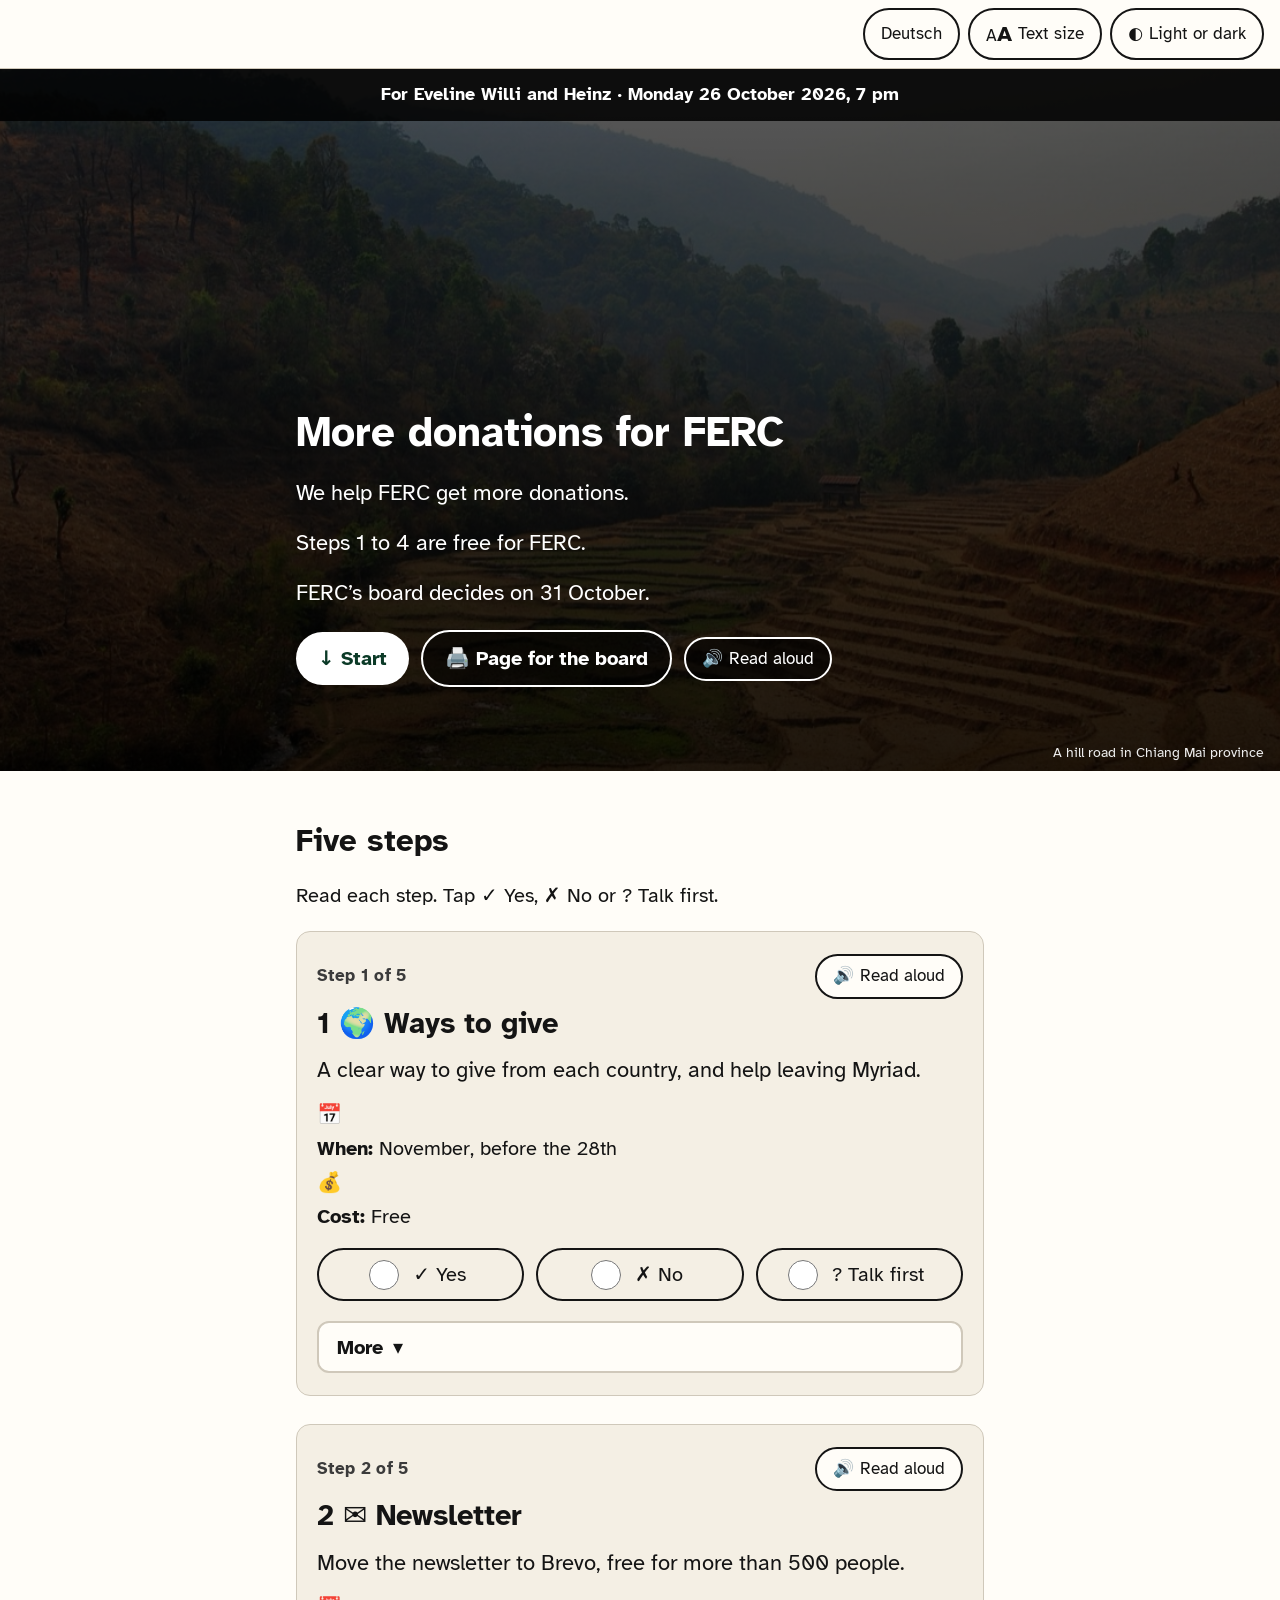
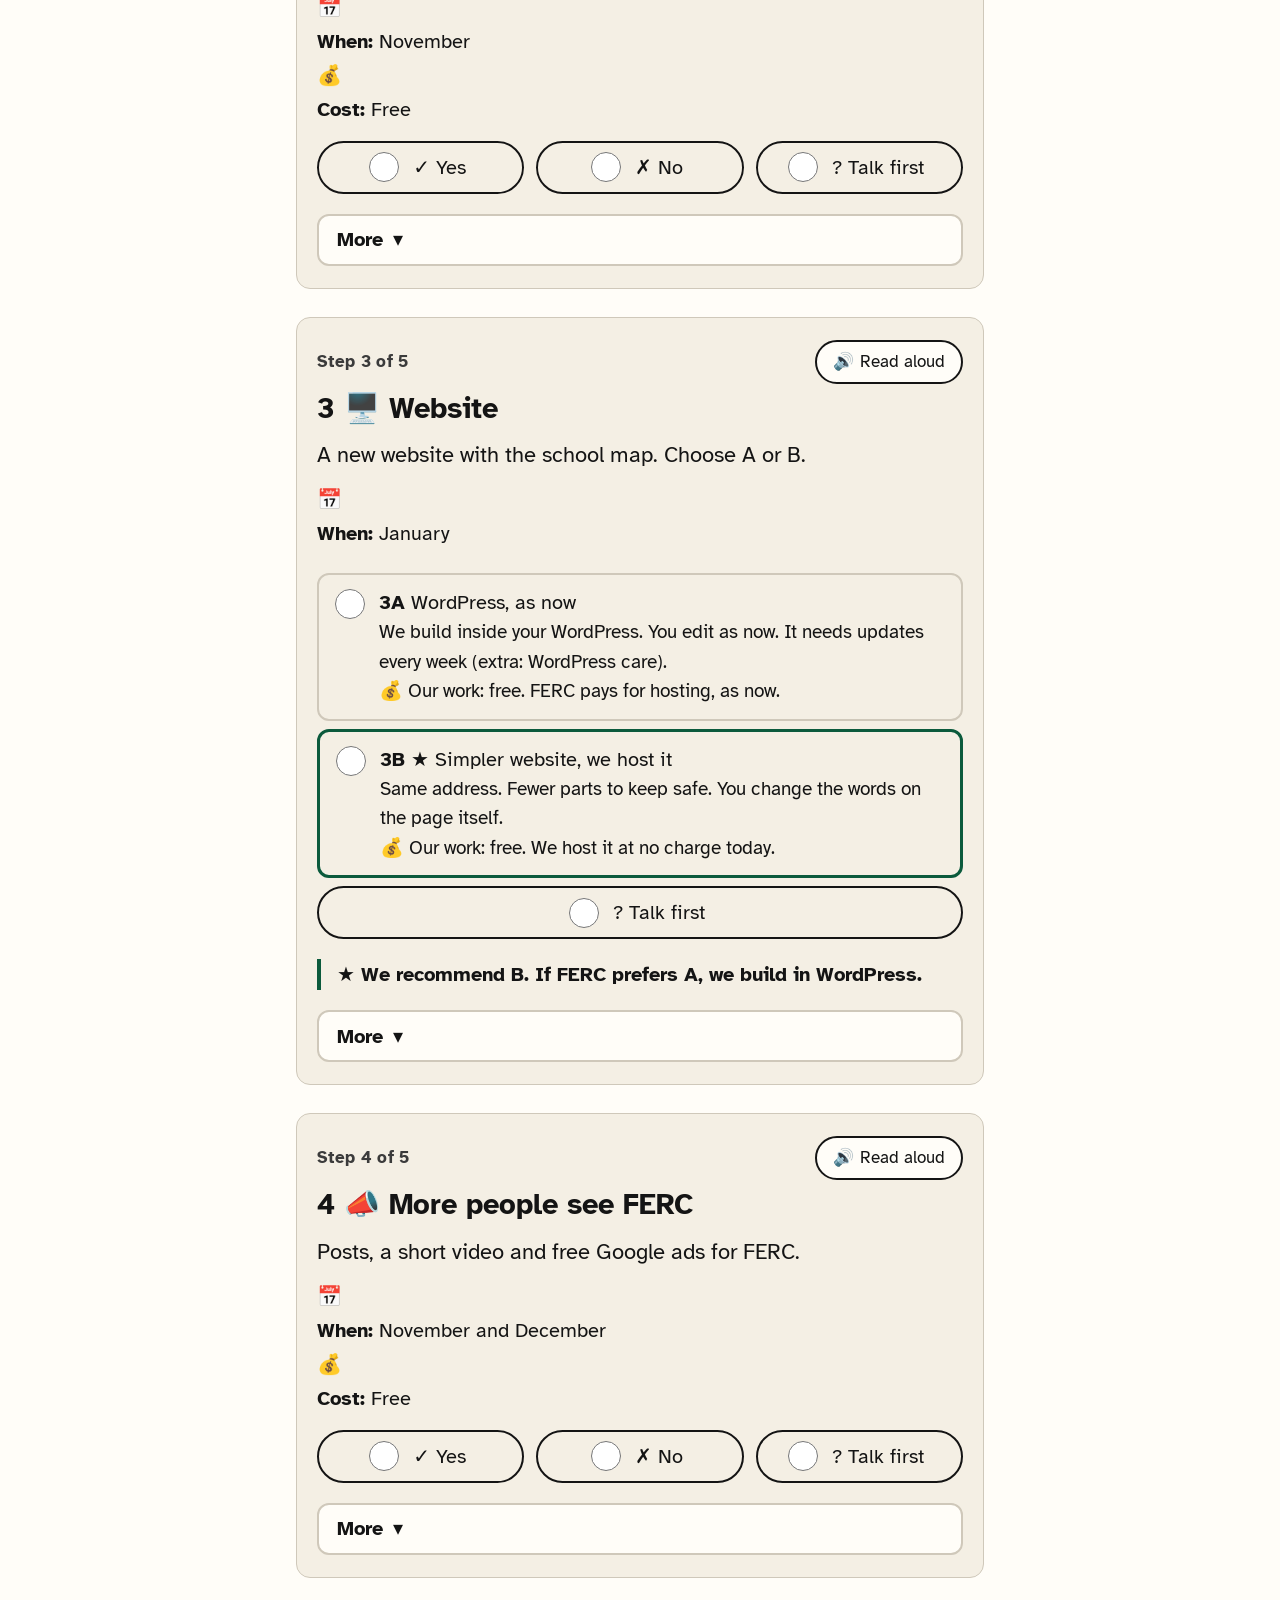
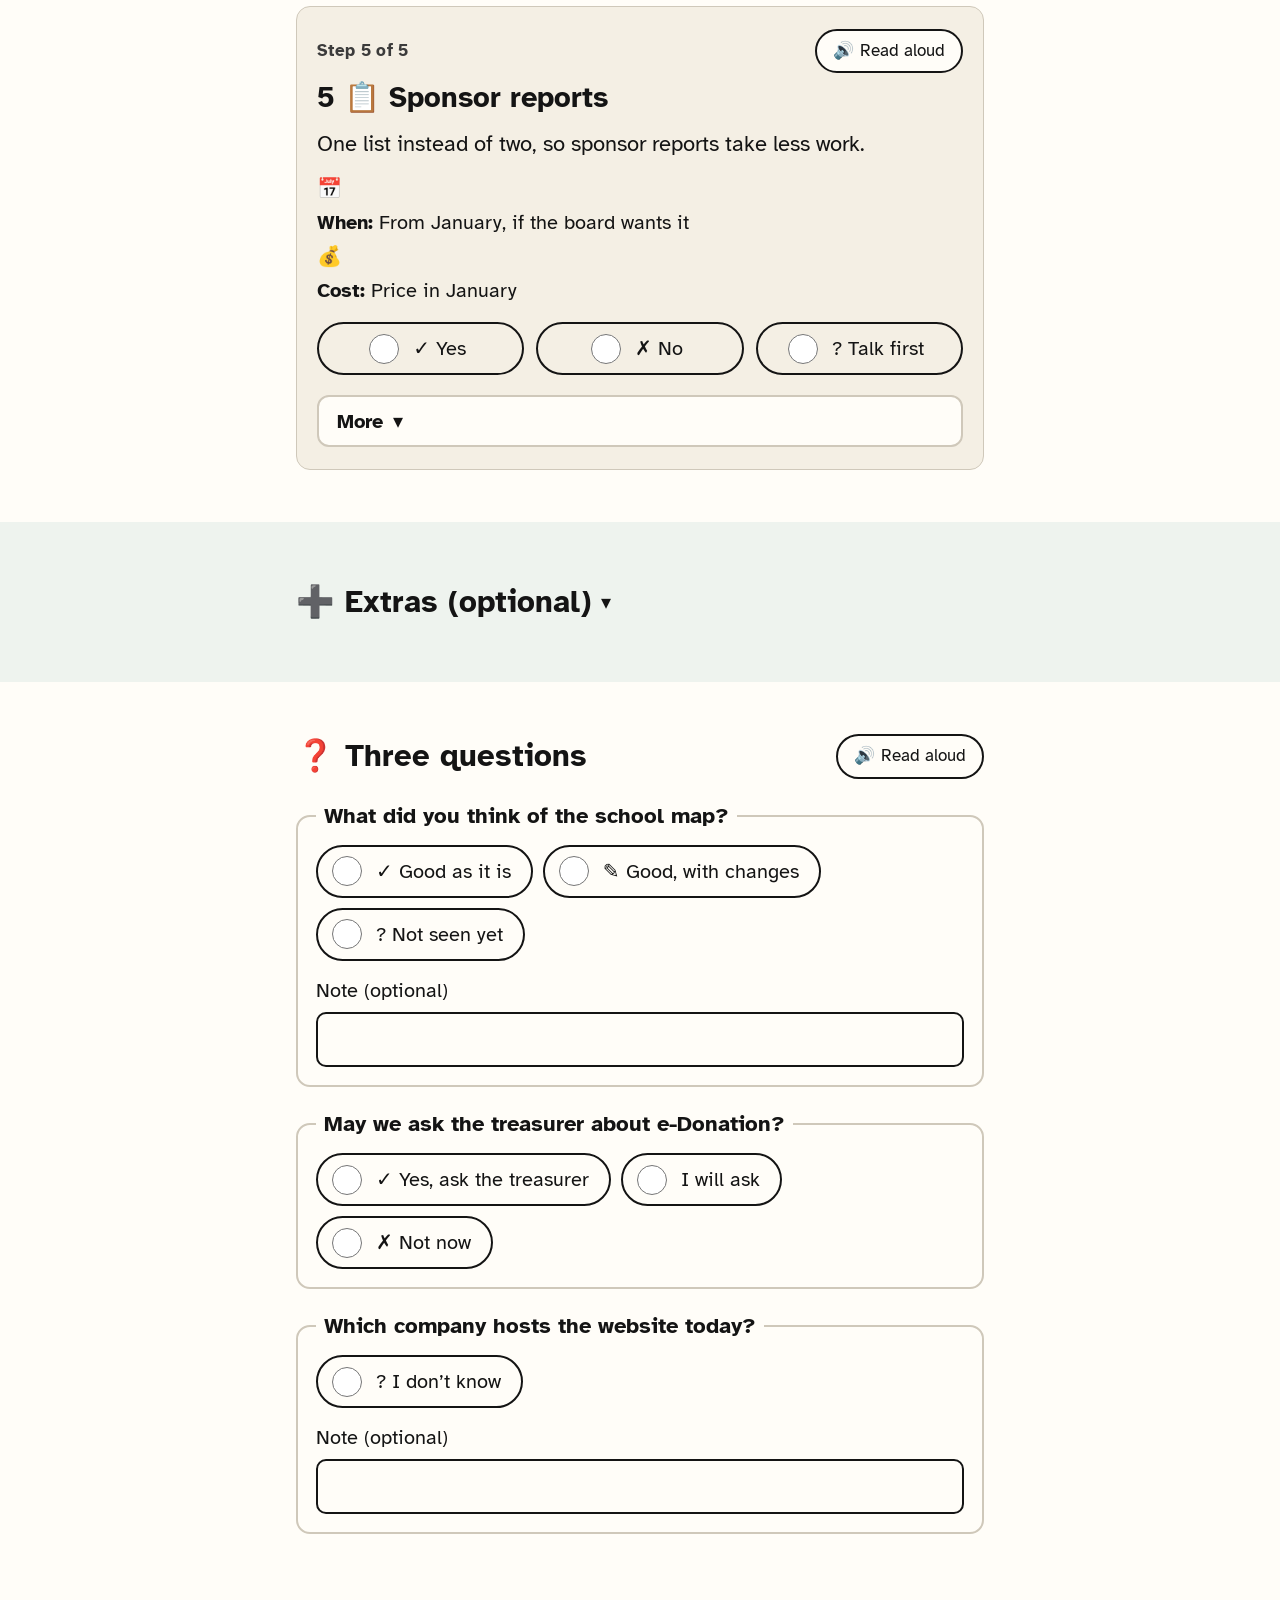
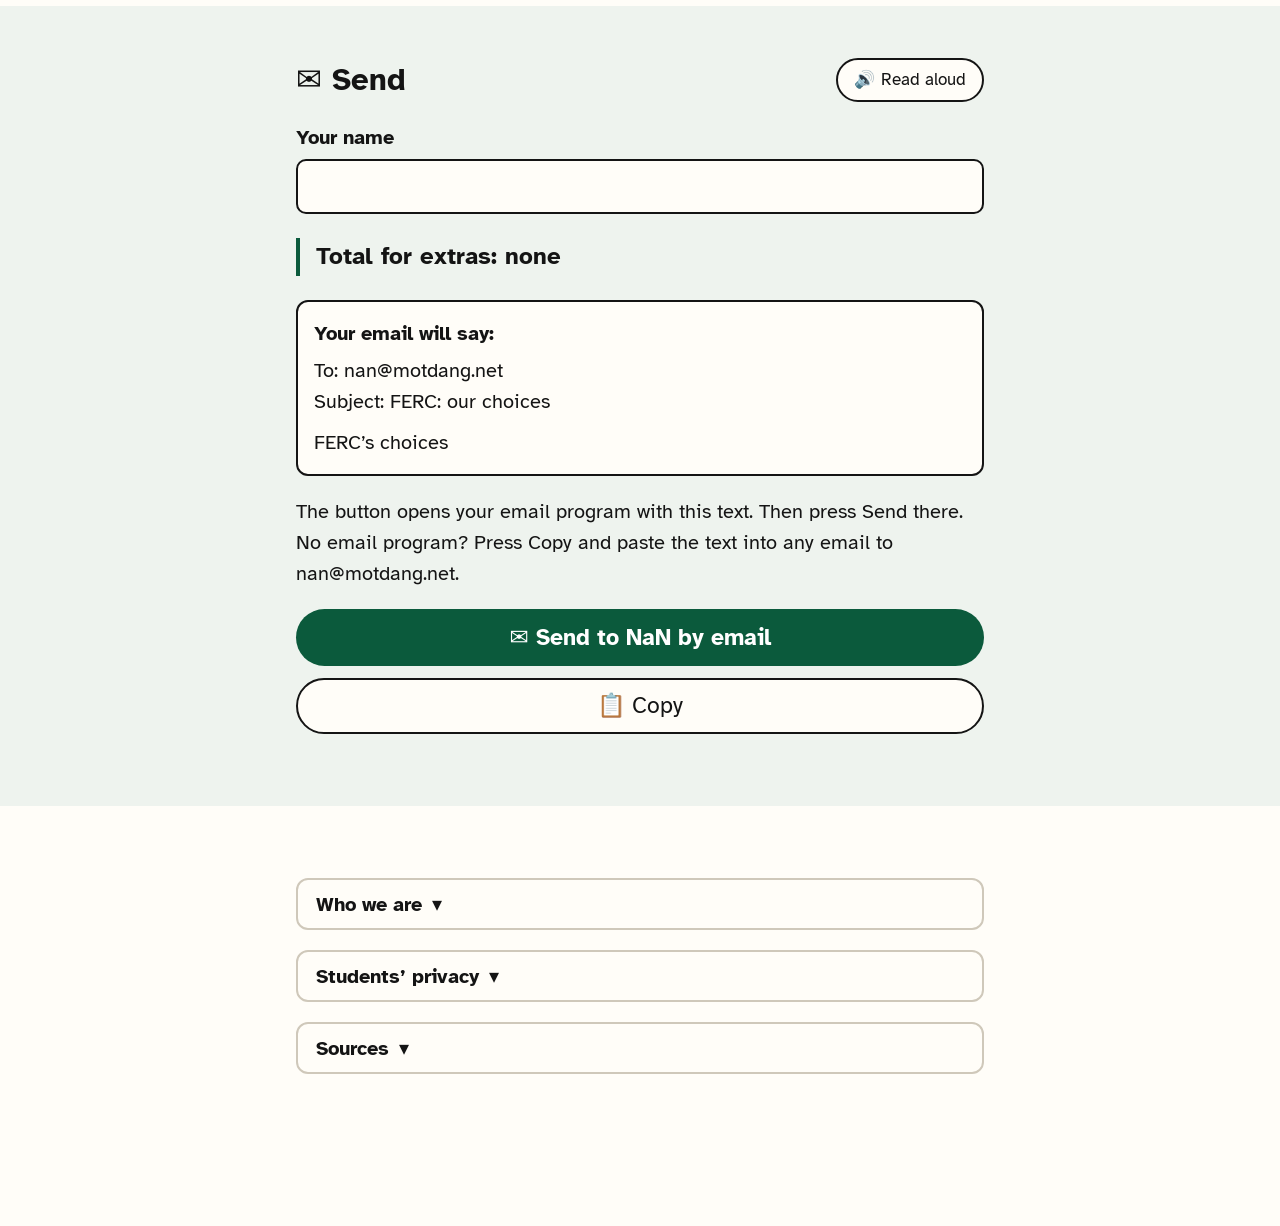
==== commit 03b2ccbe: "Ask for style and script by version so old copies are not served; when and cost on their own lines C" ====
--- a/docs/index.html
+++ b/docs/index.html
@@ -17,7 +17,7 @@
 <link rel="preconnect" href="https://fonts.googleapis.com">
 <link rel="preconnect" href="https://fonts.gstatic.com" crossorigin>
 <link rel="stylesheet" href="https://fonts.googleapis.com/css2?family=Atkinson+Hyperlegible:ital,wght@0,400;0,700;1,400&display=swap">
-<link rel="stylesheet" href="style.css">
+<link rel="stylesheet" href="style.css?v=9af17fb5">
 <script>try{var s=JSON.parse(localStorage.getItem('ferc')||'{}');if(s.big)document.documentElement.classList.add('big');if(s.theme)document.documentElement.dataset.theme=s.theme}catch(_){}</script>
 </head>
 <body data-voice="en-GB" data-read="Read aloud" data-stop="Stop">
@@ -74,6 +74,6 @@
   <details><summary>Sources</summary><ul class="small"><li><a href="https://cafamerica.org/friends-funds/">CAF America: Friends Funds</a></li><li><a href="https://www.dfat.gov.au/development/who-we-work-with/ngos/oagds">DFAT: Overseas Aid Gift Deduction Scheme</a></li><li><a href="https://globaldevelopmentgroup.org/au/help/">Global Development Group (Australia)</a></li><li><a href="https://thestandard.co/donation-tax-deduction-e-donation-2026/">THE STANDARD: donations to foundations through e-Donation from 1 January 2026</a></li><li><a href="https://www.rd.go.th/region/04/saraburi/85/6565.html">Revenue Department: e-Donation</a></li><li><a href="https://www.brevo.com/pricing/">Brevo pricing</a></li><li><a href="https://www.mailerlite.com/help/free-plan-update-faq">MailerLite: free plan update (250 subscribers from 16 June 2026)</a></li><li><a href="https://patchstack.com/whitepaper/state-of-wordpress-security-in-2026/">Patchstack: State of WordPress Security in 2026</a></li><li><a href="https://www.google.com/grants/">Google for Nonprofits: Ad Grants</a></li><li><a href="https://myriadusa.org/">Myriad USA (formerly King Baudouin Foundation United States)</a></li></ul><p class="small">Photos by Takeaway, a Wikimedia Commons user. A hill road in Chiang Mai province: <a href="https://commons.wikimedia.org/wiki/File:Chiang_mai_province_road_1263.jpg">Wikimedia Commons</a>, <a href="https://creativecommons.org/licenses/by/3.0">CC BY 3.0</a> · Doi Chiang Dao in the clouds: <a href="https://commons.wikimedia.org/wiki/File:Doi_Chiang_Dao_in_the_clouds.jpg">Wikimedia Commons</a>, <a href="https://creativecommons.org/licenses/by-sa/3.0">CC BY-SA 3.0</a></p></details>
 </div></section>
 </main>
-<script src="app.js"></script>
+<script src="app.js?v=9af17fb5"></script>
 </body>
 </html>
--- a/docs/style.css
+++ b/docs/style.css
@@ -176,7 +176,8 @@
 body{padding-bottom:5rem}
 /* simple page */
 .sub{font-size:1.1rem;margin:.2rem 0 .6rem}
-.meta{display:flex;flex-wrap:wrap;gap:.4rem 1.2rem;margin:0 0 .8rem}
+.meta{margin:0 0 .8rem}
+.meta span{display:block;margin:.15rem 0}
 .decide{border:0;padding:0;margin:0}
 .decide .chips{gap:.6rem}
 .decide .chip{flex:1 1 8rem;justify-content:center}
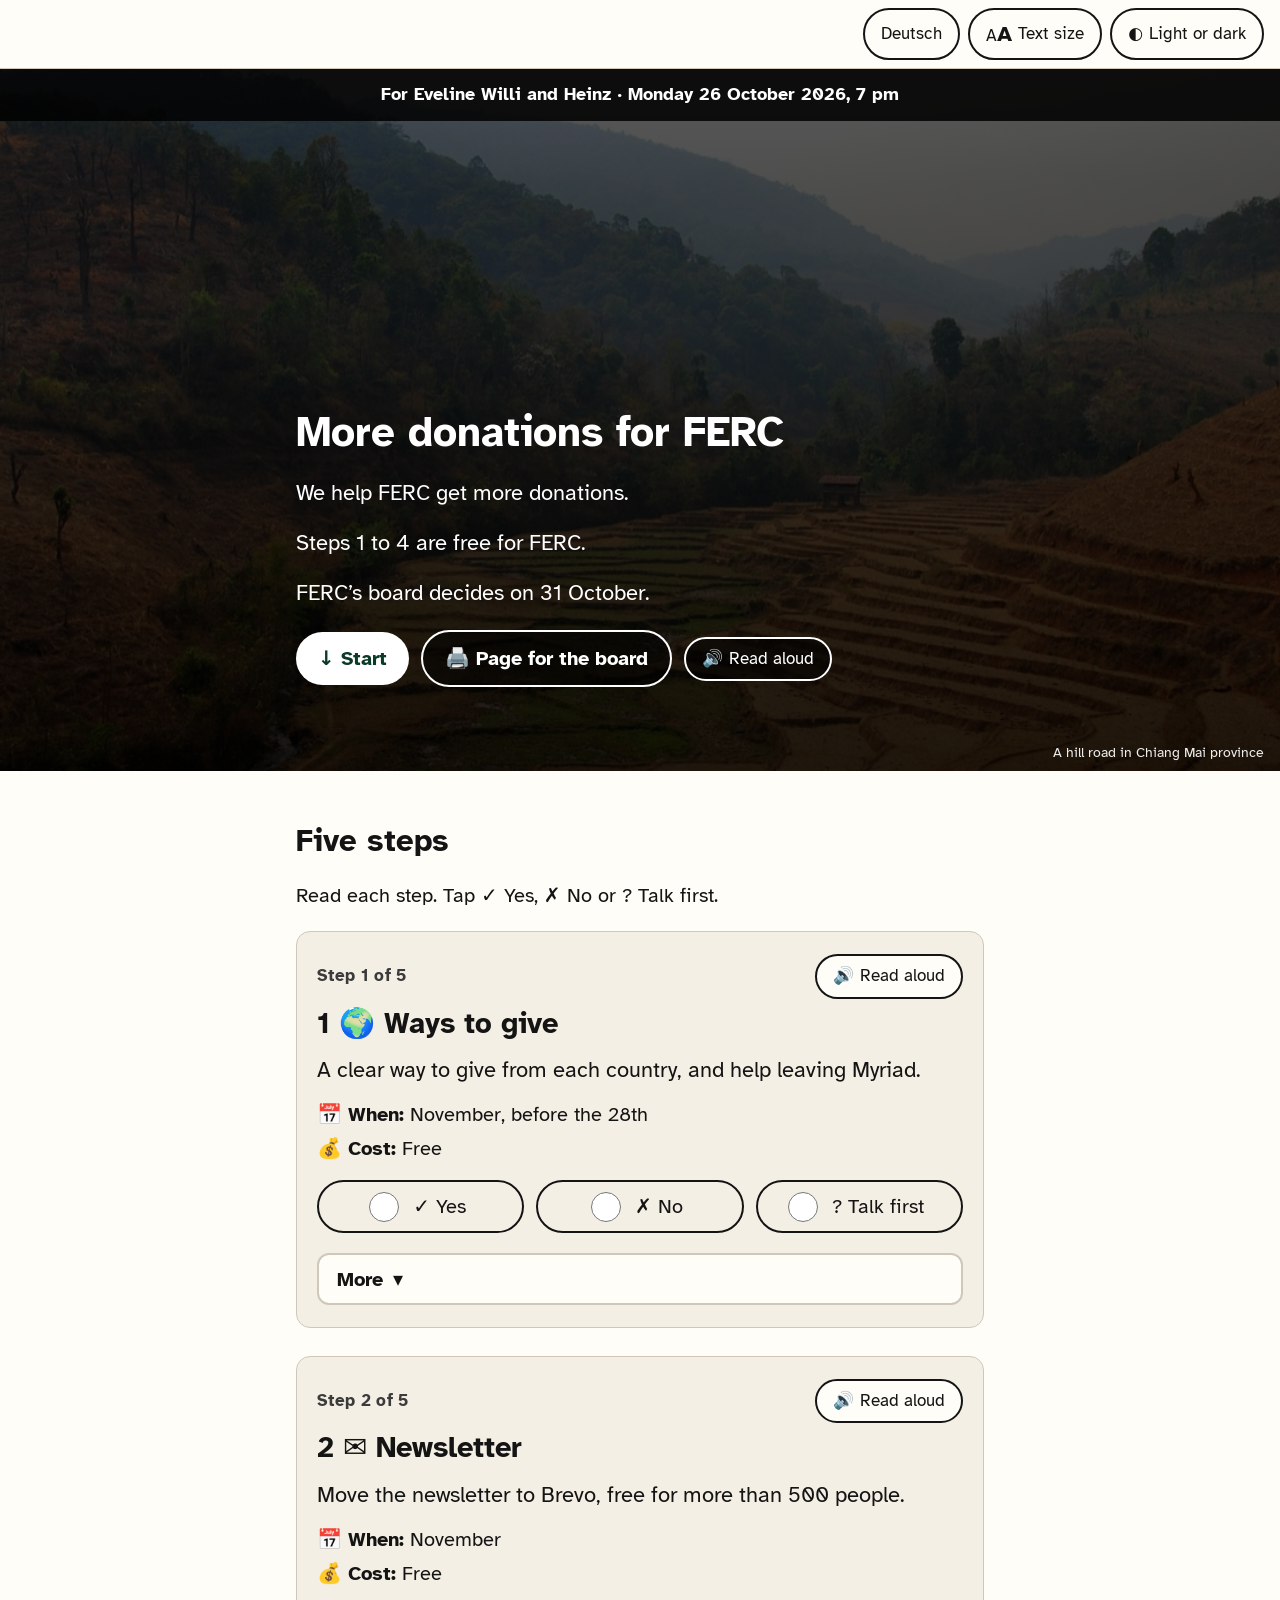
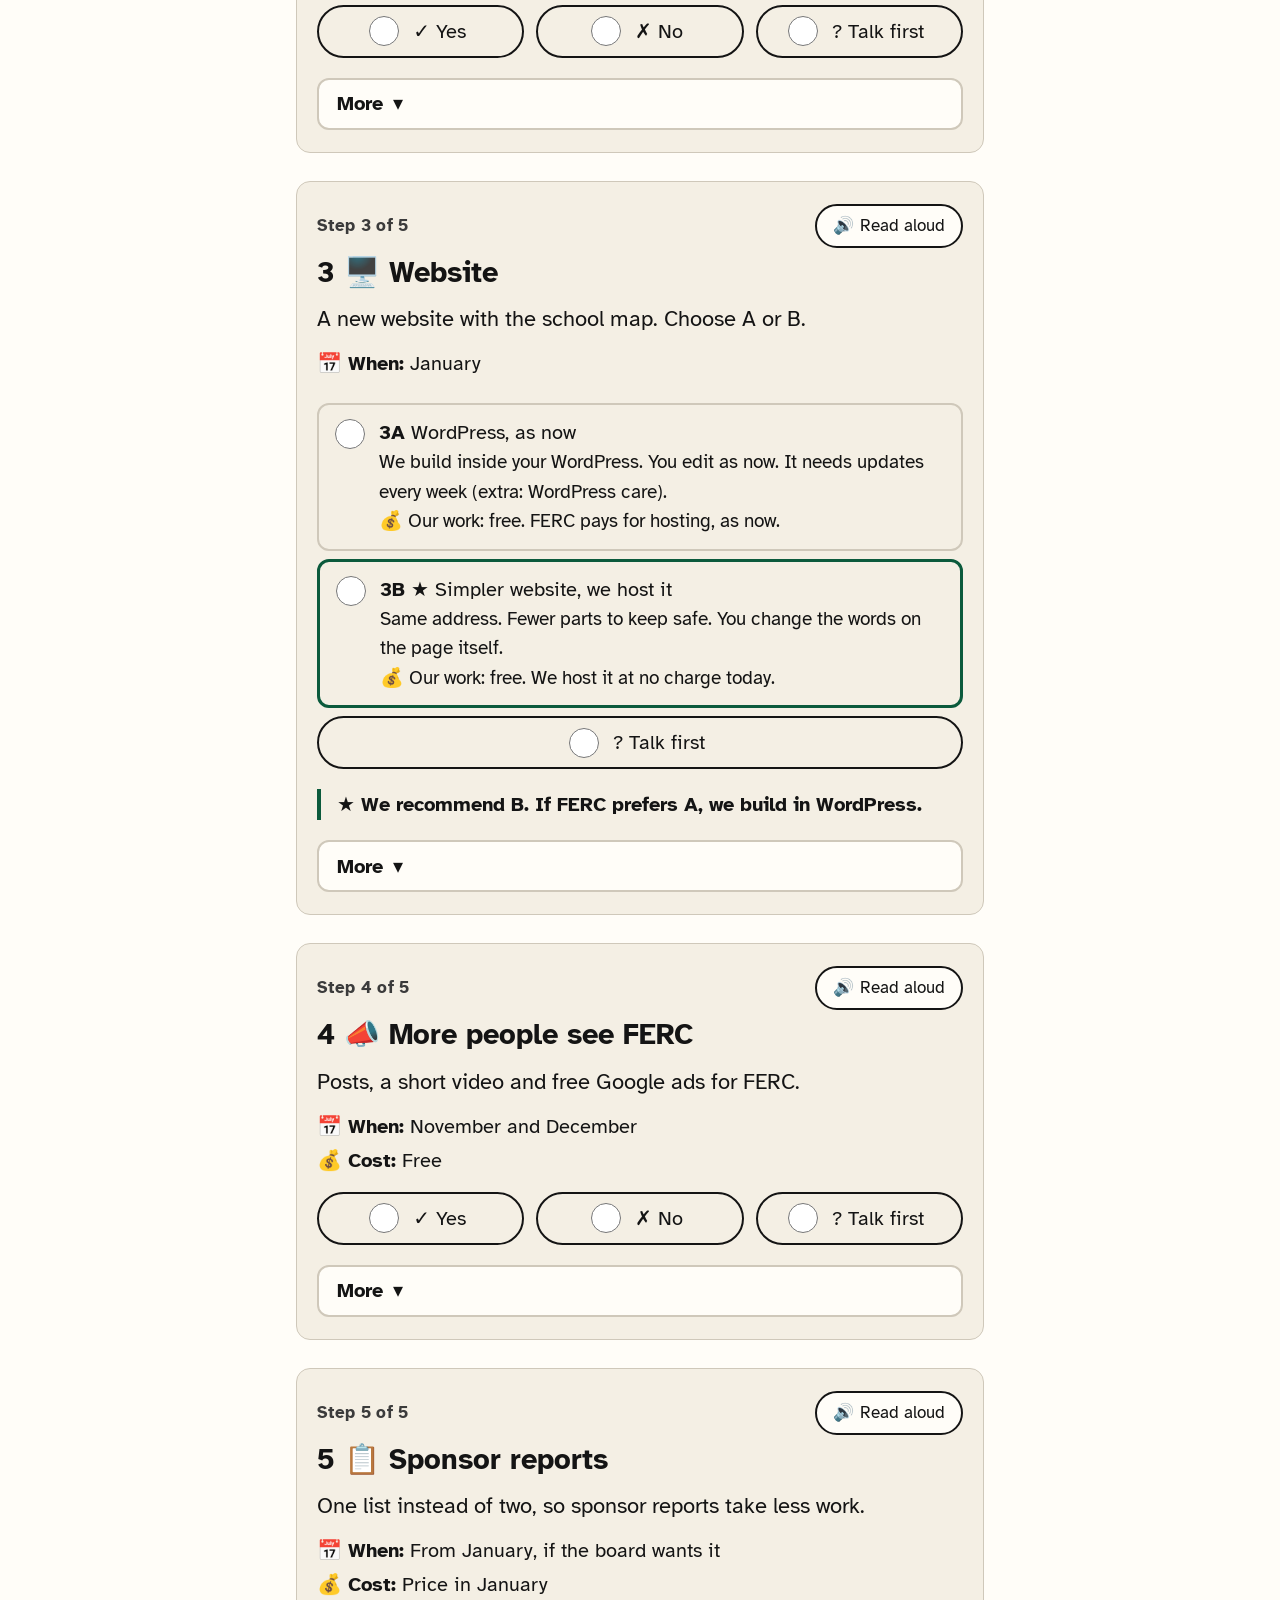
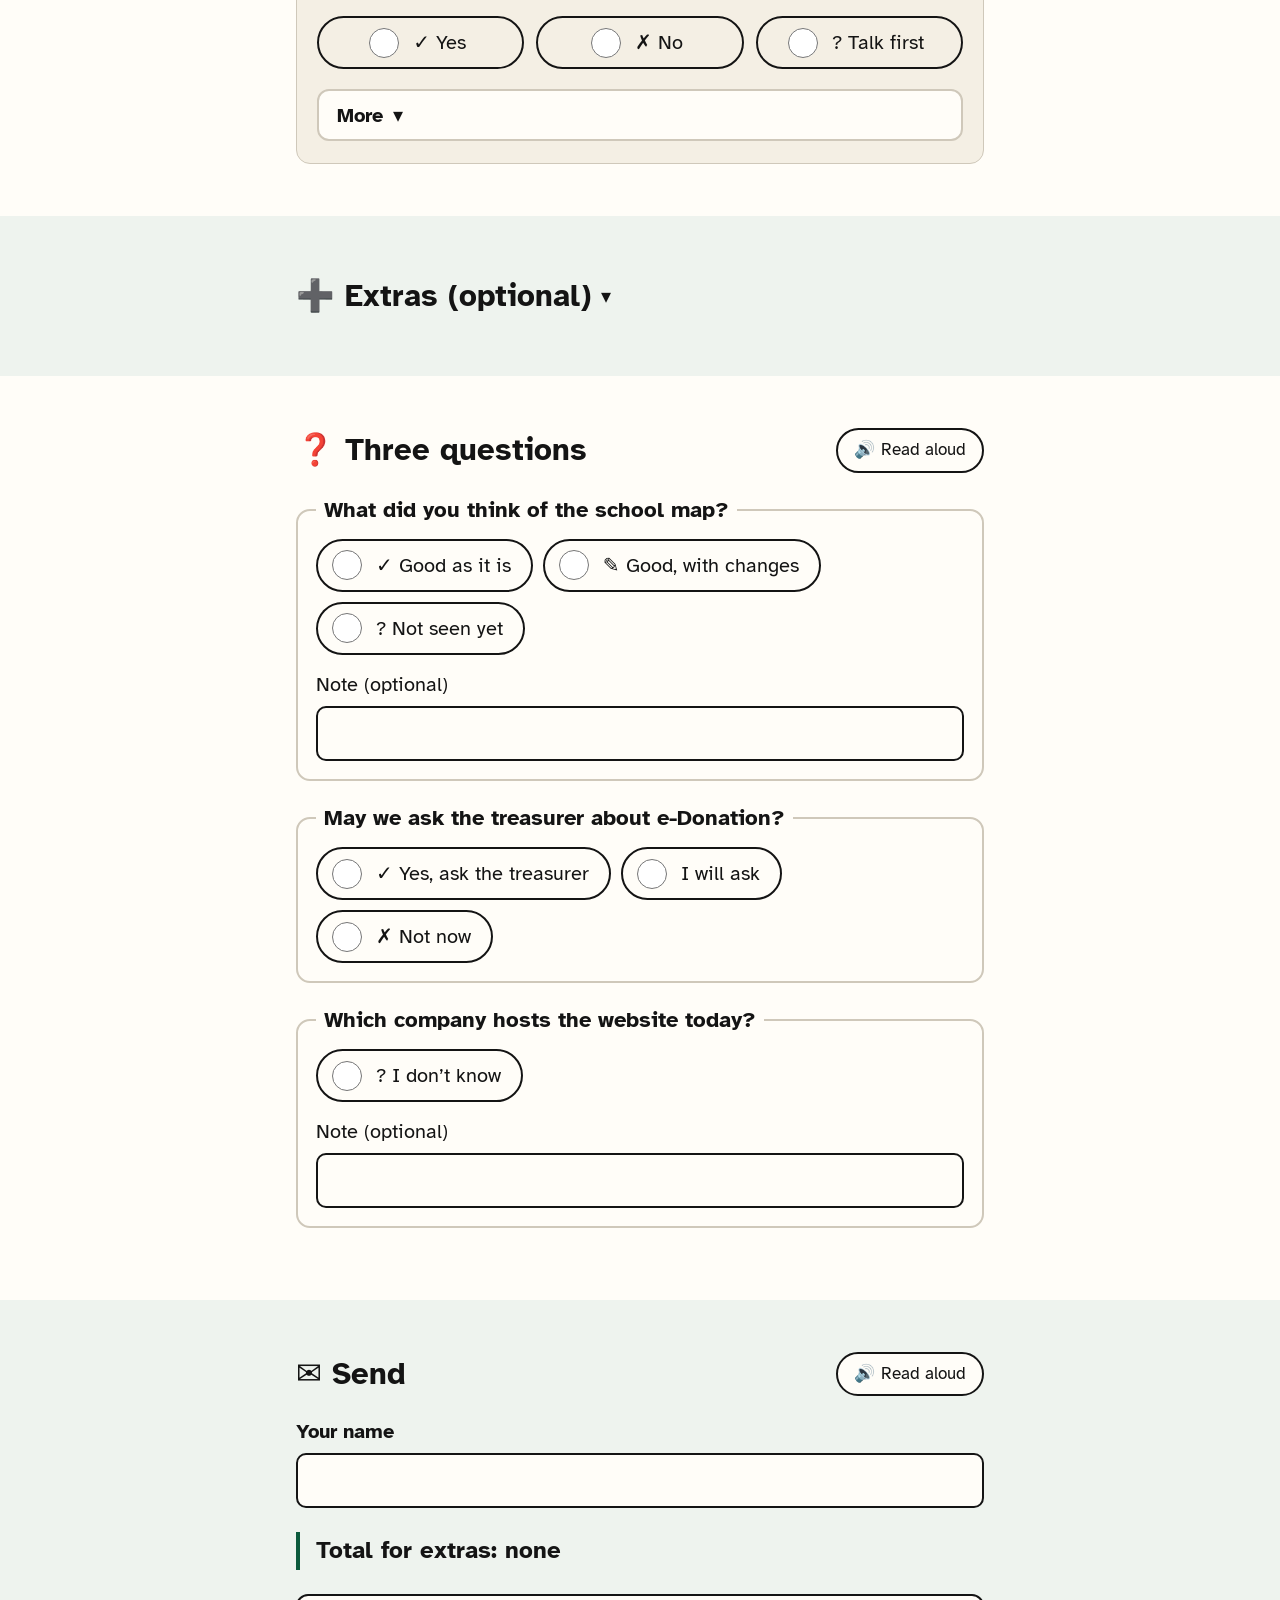
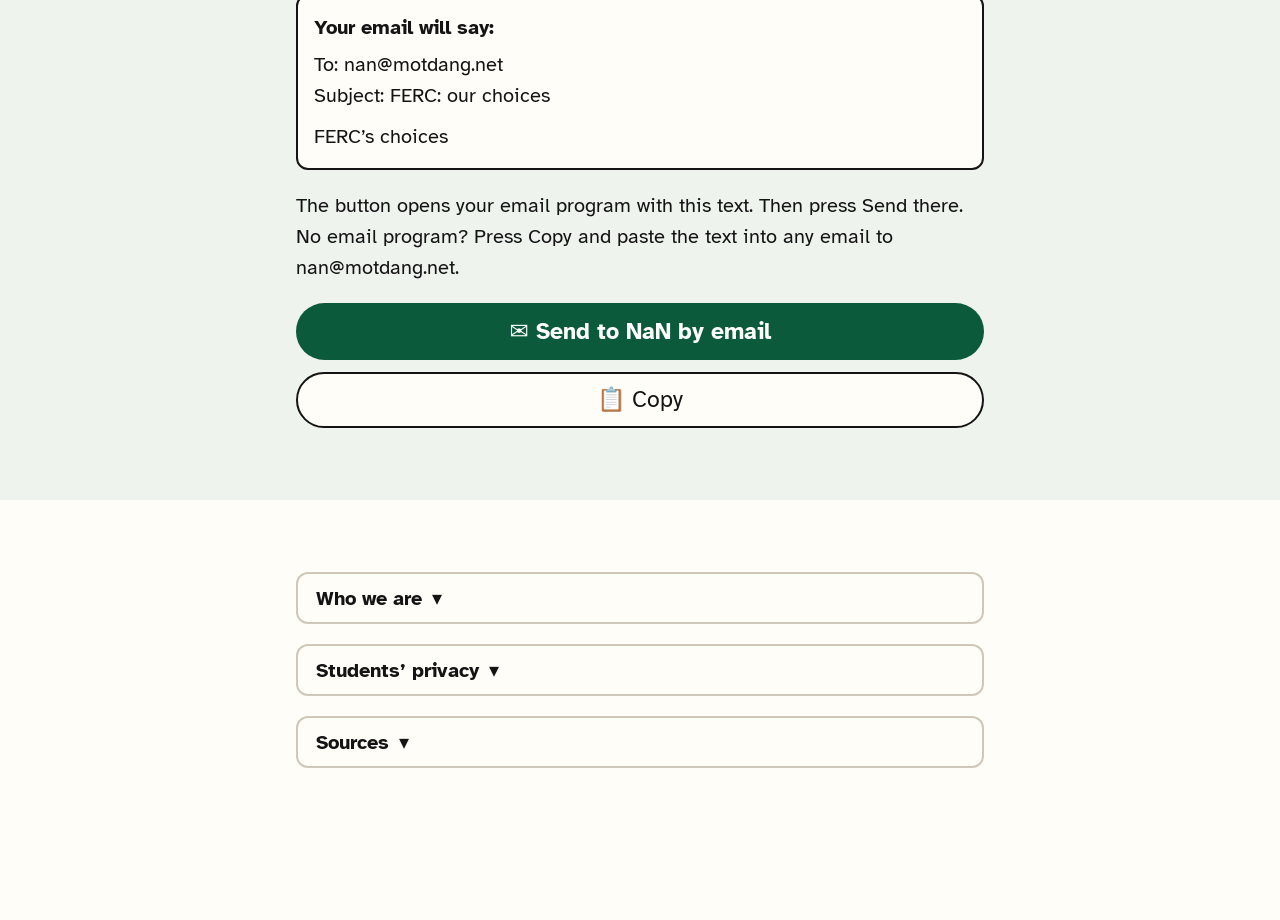
==== commit 6bef007f: "Icon stays beside When and Cost Co-Authored-By: Claude Opus 5.5 <noreply@anthropic.com>" ====
--- a/docs/index.html
+++ b/docs/index.html
@@ -17,7 +17,7 @@
 <link rel="preconnect" href="https://fonts.googleapis.com">
 <link rel="preconnect" href="https://fonts.gstatic.com" crossorigin>
 <link rel="stylesheet" href="https://fonts.googleapis.com/css2?family=Atkinson+Hyperlegible:ital,wght@0,400;0,700;1,400&display=swap">
-<link rel="stylesheet" href="style.css?v=9af17fb5">
+<link rel="stylesheet" href="style.css?v=1b5f10a9">
 <script>try{var s=JSON.parse(localStorage.getItem('ferc')||'{}');if(s.big)document.documentElement.classList.add('big');if(s.theme)document.documentElement.dataset.theme=s.theme}catch(_){}</script>
 </head>
 <body data-voice="en-GB" data-read="Read aloud" data-stop="Stop">
@@ -74,6 +74,6 @@
   <details><summary>Sources</summary><ul class="small"><li><a href="https://cafamerica.org/friends-funds/">CAF America: Friends Funds</a></li><li><a href="https://www.dfat.gov.au/development/who-we-work-with/ngos/oagds">DFAT: Overseas Aid Gift Deduction Scheme</a></li><li><a href="https://globaldevelopmentgroup.org/au/help/">Global Development Group (Australia)</a></li><li><a href="https://thestandard.co/donation-tax-deduction-e-donation-2026/">THE STANDARD: donations to foundations through e-Donation from 1 January 2026</a></li><li><a href="https://www.rd.go.th/region/04/saraburi/85/6565.html">Revenue Department: e-Donation</a></li><li><a href="https://www.brevo.com/pricing/">Brevo pricing</a></li><li><a href="https://www.mailerlite.com/help/free-plan-update-faq">MailerLite: free plan update (250 subscribers from 16 June 2026)</a></li><li><a href="https://patchstack.com/whitepaper/state-of-wordpress-security-in-2026/">Patchstack: State of WordPress Security in 2026</a></li><li><a href="https://www.google.com/grants/">Google for Nonprofits: Ad Grants</a></li><li><a href="https://myriadusa.org/">Myriad USA (formerly King Baudouin Foundation United States)</a></li></ul><p class="small">Photos by Takeaway, a Wikimedia Commons user. A hill road in Chiang Mai province: <a href="https://commons.wikimedia.org/wiki/File:Chiang_mai_province_road_1263.jpg">Wikimedia Commons</a>, <a href="https://creativecommons.org/licenses/by/3.0">CC BY 3.0</a> · Doi Chiang Dao in the clouds: <a href="https://commons.wikimedia.org/wiki/File:Doi_Chiang_Dao_in_the_clouds.jpg">Wikimedia Commons</a>, <a href="https://creativecommons.org/licenses/by-sa/3.0">CC BY-SA 3.0</a></p></details>
 </div></section>
 </main>
-<script src="app.js?v=9af17fb5"></script>
+<script src="app.js?v=1b5f10a9"></script>
 </body>
 </html>
--- a/docs/style.css
+++ b/docs/style.css
@@ -177,7 +177,7 @@
 /* simple page */
 .sub{font-size:1.1rem;margin:.2rem 0 .6rem}
 .meta{margin:0 0 .8rem}
-.meta span{display:block;margin:.15rem 0}
+.meta>span{display:block;margin:.15rem 0}
 .decide{border:0;padding:0;margin:0}
 .decide .chips{gap:.6rem}
 .decide .chip{flex:1 1 8rem;justify-content:center}
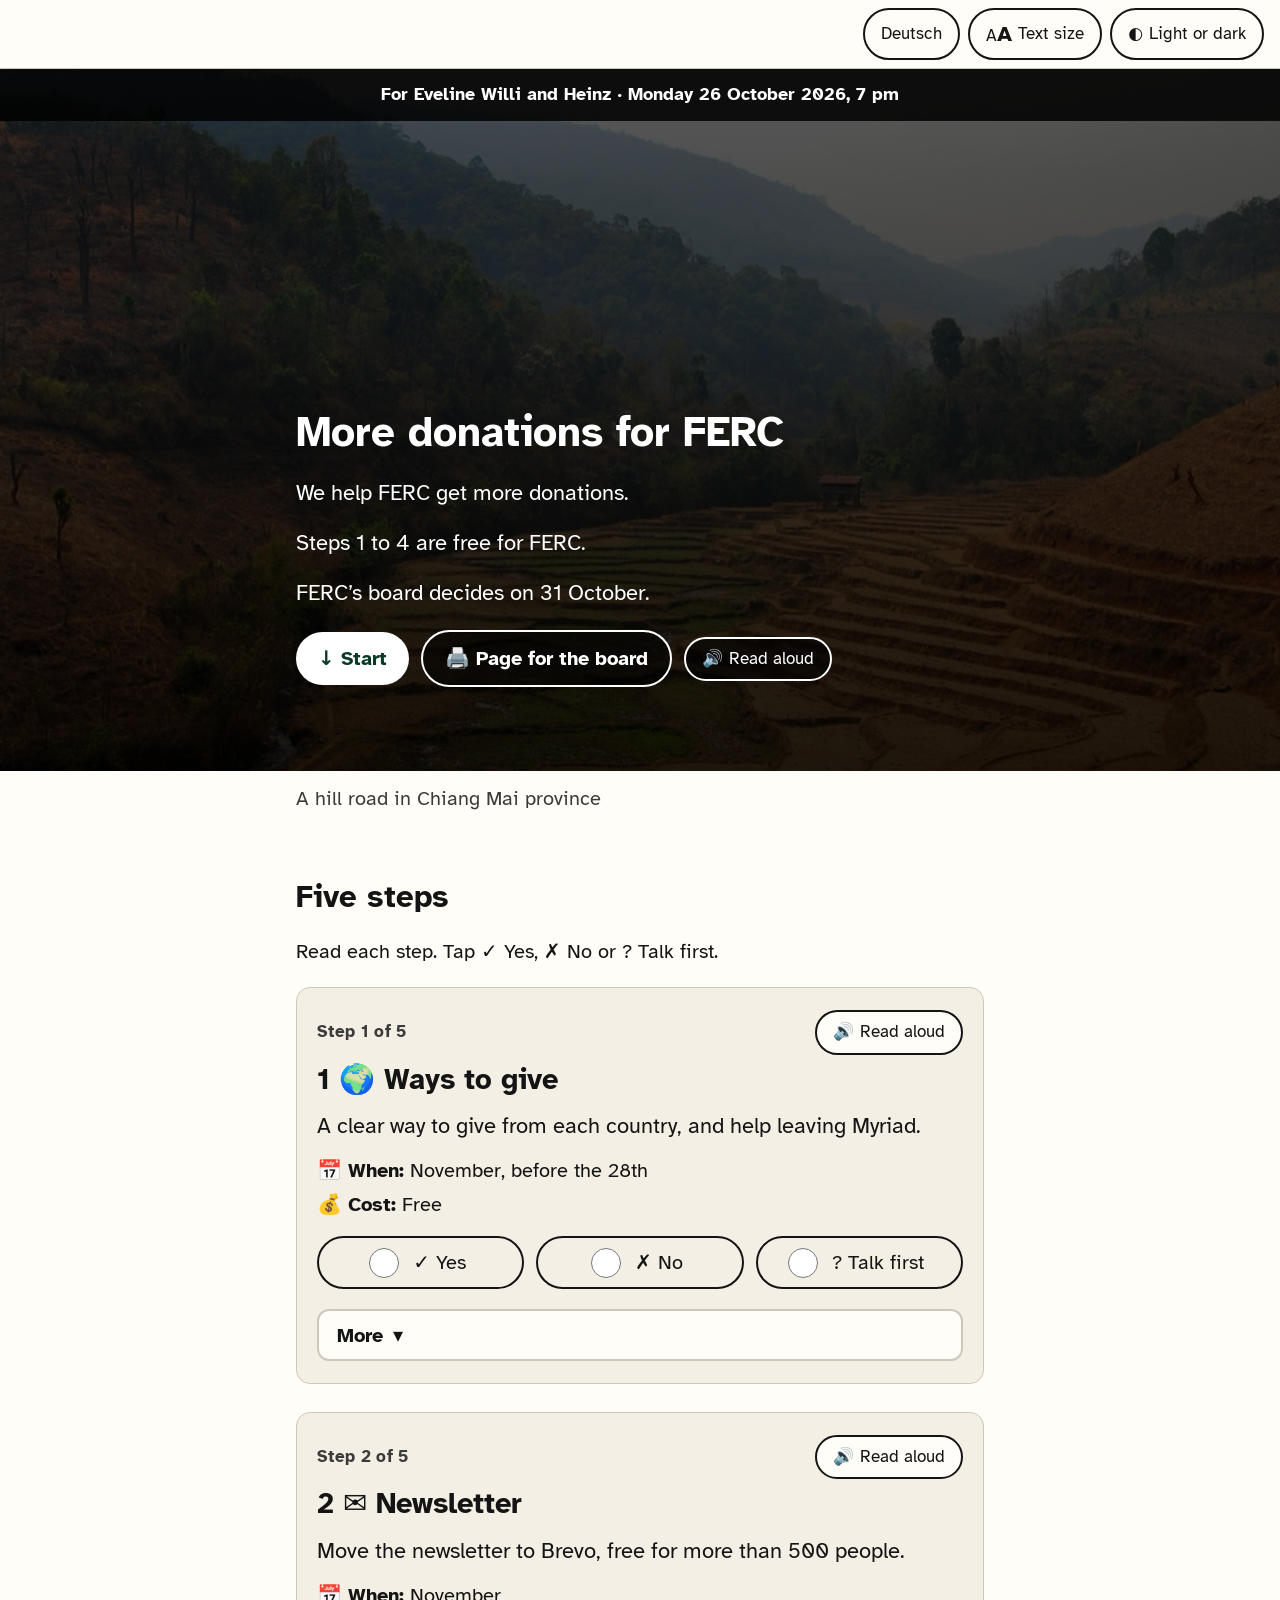
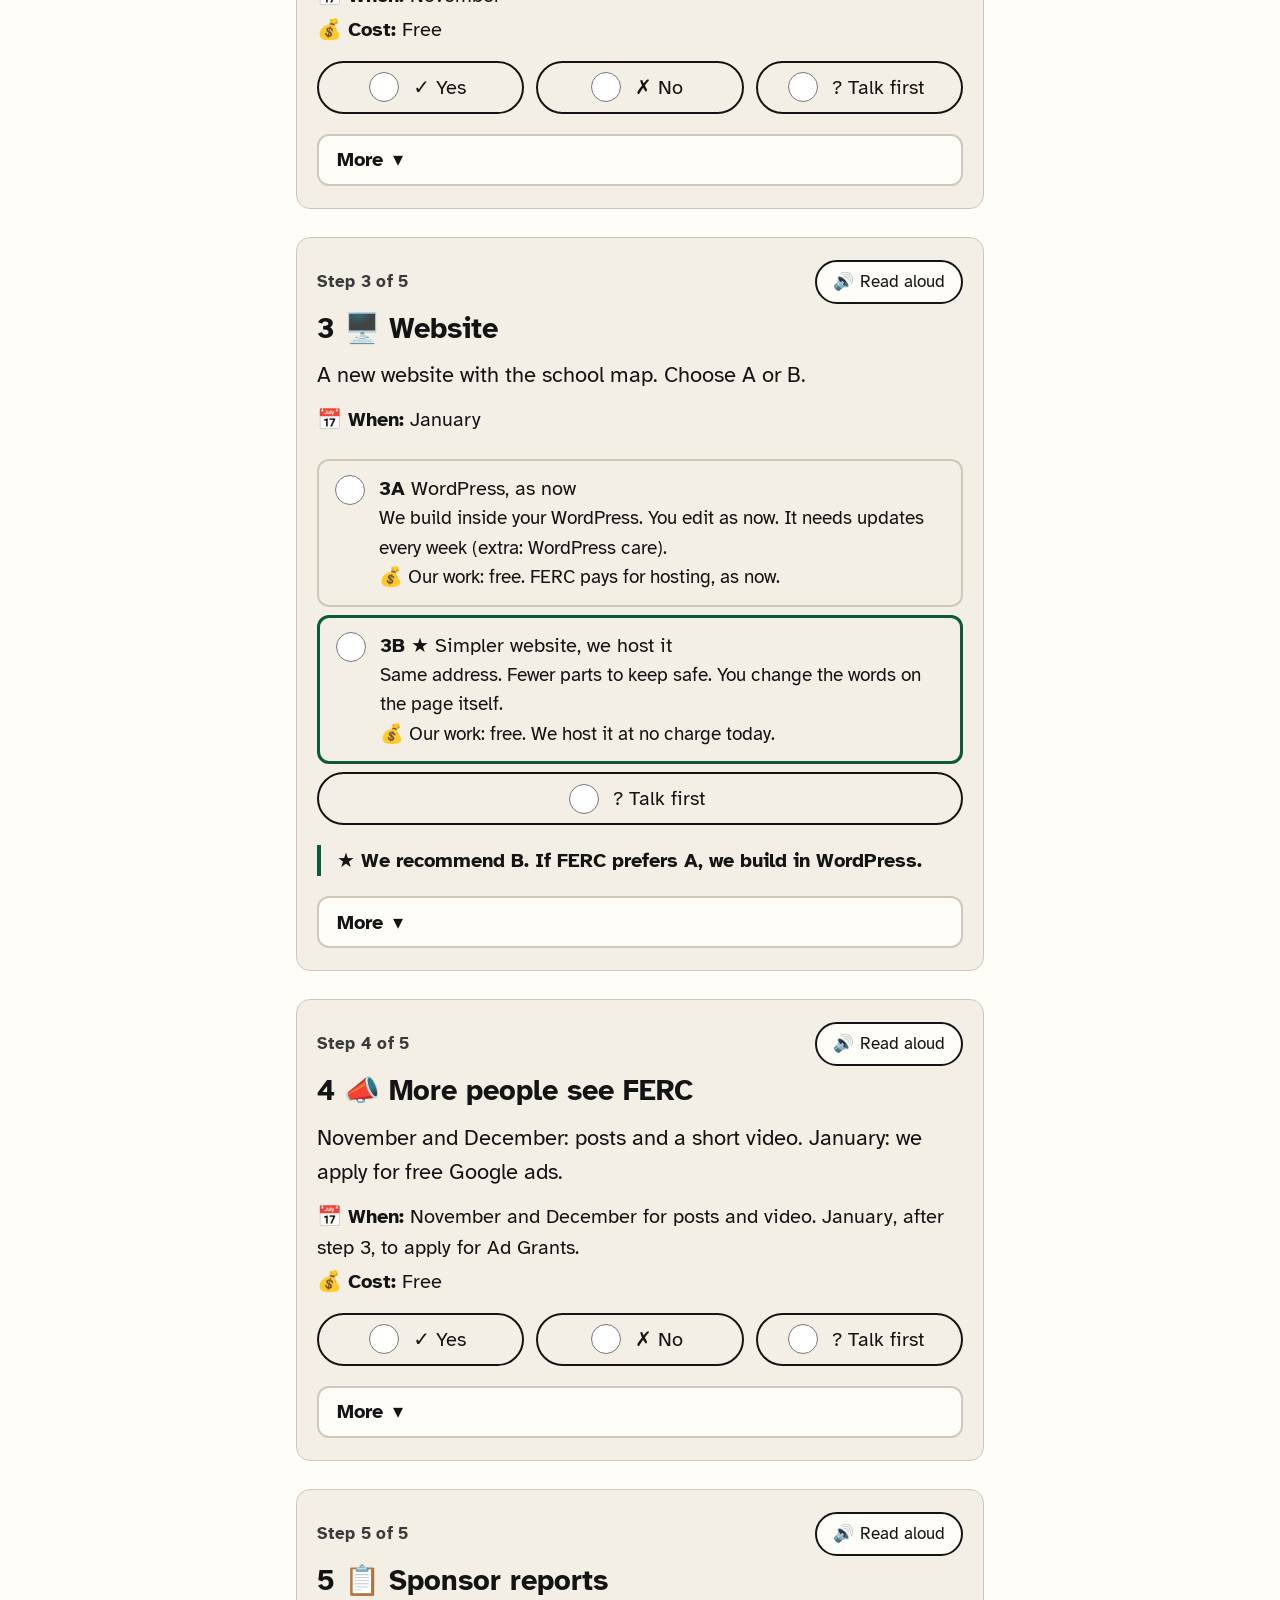
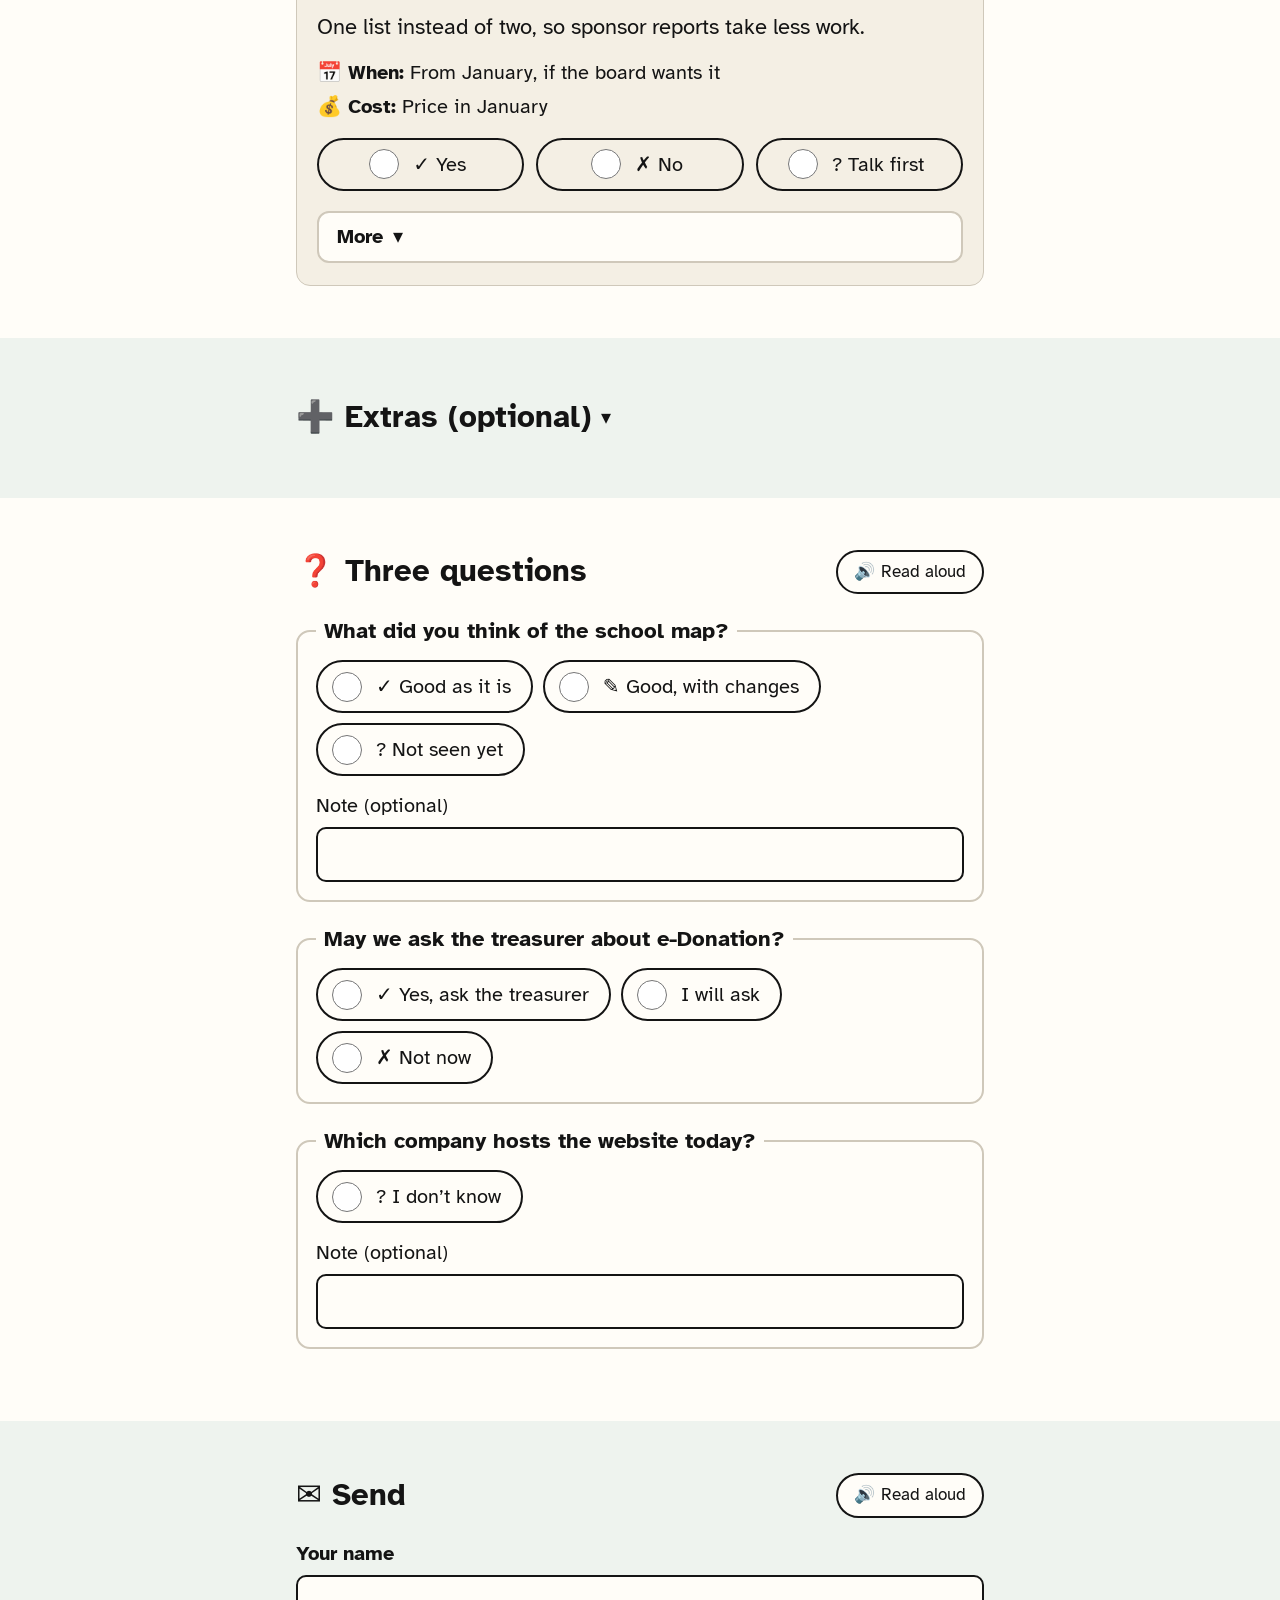
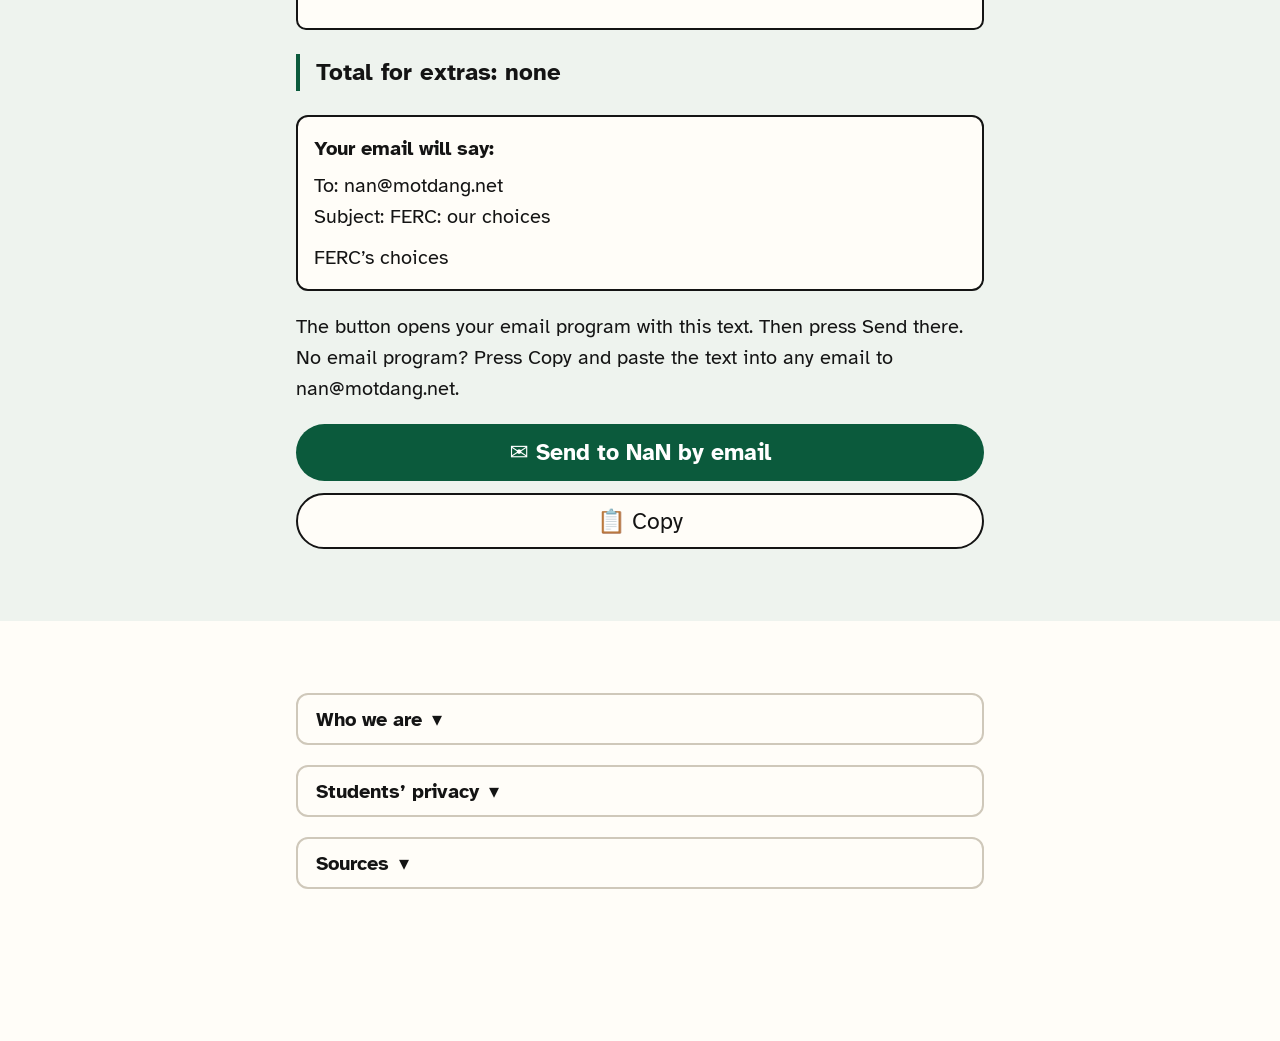
==== commit eeae50ef: "Fix checker findings: Australia, USA, Ad Grants timing, read aloud, caption, board boxes, date line " ====
--- a/docs/index.html
+++ b/docs/index.html
@@ -17,7 +17,7 @@
 <link rel="preconnect" href="https://fonts.googleapis.com">
 <link rel="preconnect" href="https://fonts.gstatic.com" crossorigin>
 <link rel="stylesheet" href="https://fonts.googleapis.com/css2?family=Atkinson+Hyperlegible:ital,wght@0,400;0,700;1,400&display=swap">
-<link rel="stylesheet" href="style.css?v=1b5f10a9">
+<link rel="stylesheet" href="style.css?v=cb6aea10">
 <script>try{var s=JSON.parse(localStorage.getItem('ferc')||'{}');if(s.big)document.documentElement.classList.add('big');if(s.theme)document.documentElement.dataset.theme=s.theme}catch(_){}</script>
 </head>
 <body data-voice="en-GB" data-read="Read aloud" data-stop="Stop">
@@ -29,20 +29,20 @@
 </div>
 
 <header class="band hero" style="background-image:url(img/road.jpg)">
-  <p class="kick">For Eveline Willi and Heinz · Monday 26 October 2026, 7 pm</p>
+  <p class="kick">For Eveline Willi and Heinz · Monday 26 October 2026, 7 pm</p>
   <section class="in" aria-labelledby="h1">
     <h1 id="h1">More donations for FERC</h1>
     <p class="lede">We help FERC get more donations.</p><p class="lede">Steps 1 to 4 are free for FERC.</p><p class="lede">FERC’s board decides on 31 October.</p>
     <p class="row"><a class="cta light" href="#steps">↓ Start</a> <a class="cta ghost" href="board/">🖨️ Page for the board</a> <button class="read" type="button"><span aria-hidden="true">🔊</span> Read aloud</button></p>
   </section>
-  <p class="cred">A hill road in Chiang Mai province</p>
 </header>
+<p class="cred">A hill road in Chiang Mai province</p>
 <main>
 <form id="chooser" action="#send" onsubmit="return false" data-cfg="{&quot;to&quot;: &quot;nan@motdang.net&quot;, &quot;subject&quot;: &quot;FERC: our choices&quot;, &quot;head&quot;: &quot;FERC’s choices&quot;, &quot;steps&quot;: &quot;Steps&quot;, &quot;extras&quot;: &quot;Extras&quot;, &quot;name&quot;: &quot;Your name&quot;, &quot;total&quot;: &quot;Total for extras&quot;, &quot;none&quot;: &quot;none&quot;, &quot;once&quot;: &quot;once&quot;, &quot;month&quot;: &quot;a month&quot;, &quot;copied&quot;: &quot;Copied. Paste it into an email to nan@motdang.net.&quot;, &quot;and&quot;: &quot;and&quot;, &quot;money&quot;: &quot;In money&quot;, &quot;de&quot;: false, &quot;half&quot;: &quot;Up to half in trade&quot;, &quot;answers&quot;: &quot;Answers&quot;}">
 <section class="sec" id="steps" aria-labelledby="steps-h"><div class="wrap" id="plan">
   <h2 id="steps-h">Five steps</h2>
   <p>Read each step. Tap ✓ Yes, ✗ No or ? Talk first.</p>
-  <ol class="steps"><li class="step" id="step1"><section aria-labelledby="c1-h"><div class="hrow"><p class="of">Step 1 of 5</p><button class="read" type="button"><span aria-hidden="true">🔊</span> Read aloud</button></div><h3 id="c1-h">1 <span aria-hidden="true">🌍</span> Ways to give</h3><p class="sub">A clear way to give from each country, and help leaving Myriad.</p><p class="meta"><span><span aria-hidden="true">📅</span> <b>When:</b> November, before the 28th</span><span><span aria-hidden="true">💰</span> <b>Cost:</b> Free</span></p><fieldset class="decide" data-step="1 🌍 Ways to give"><legend class="vh">1 🌍 Ways to give</legend><div class="chips"><label class="pick chip"><input type="radio" name="d-1" value="✓ Yes"> <span>✓ Yes</span></label><label class="pick chip"><input type="radio" name="d-1" value="✗ No"> <span>✗ No</span></label><label class="pick chip"><input type="radio" name="d-1" value="? Talk first"> <span>? Talk first</span></label></div></fieldset><details><summary>More</summary><ul class="core"><li>A “How to give” page on fercthailand.org, one box per country.</li><li>Help with leaving Myriad.</li><li>From the USA, with a tax receipt: CAF America.</li><li>Thai tax receipts: e-Donation. We check with the treasurer.</li></ul><dl class="facts"><div><dt>We do</dt><dd>Compare the ways to give, with costs and time. Prepare the papers for leaving Myriad and for CAF America. Write a short email to US and Australian donors. Build the “How to give” page.</dd></div><div><dt>You do</dt><dd>Tell the treasurer we will ask about e-Donation. Give us an administrator login for fercthailand.org. Sign the applications. Send the email to donors.</dd></div><div><dt>Cost to FERC</dt><dd>Our work: free. CAF America keeps a fee from each US gift. We ask them how much.</dd></div></dl><p>FERC is leaving Myriad. (Myriad USA and Myriad Australia pass US and Australian gifts on to FERC today.) We help with that paperwork. Then we add a “How to give” page to fercthailand.org: one box per country, each saying whether the donor gets a tax receipt.</p><table class="routes"><tbody><tr><th scope="row">Thailand</th><td>Bank transfer, as now. Since 1 January 2026, a Thai tax deduction for a gift to a foundation goes through e-Donation, the Revenue Department’s online system. We ask the treasurer whether FERC is registered. If not, we find out how FERC can register.</td></tr><tr><th scope="row">Switzerland</th><td>Bank transfer with a Swiss tax receipt, as now. The website explains it more clearly.</td></tr><tr><th scope="row">USA</th><td>CAF America, a US charity, takes the gift, gives the donor a US tax receipt, and sends the money to FERC. FERC’s page on Every.org, a US giving website, works through Myriad USA, so it may close when FERC leaves Myriad.</td></tr><tr><th scope="row">Australia</th><td>An Australian charity that can give Australian tax receipts, such as Global Development Group, takes gifts for FERC. This is not ready in November. Until then: bank transfer to FERC’s Thai account.</td></tr><tr><th scope="row">UK, Netherlands, others</th><td>Bank transfer to FERC’s Thai account, for example with Wise, a money-transfer service. No tax receipt in the donor’s country.</td></tr></tbody></table><p>The sample giving page on hongdam.net shows the idea. The “How to give” page goes on fercthailand.org.</p></details></section></li><li class="step" id="step2"><section aria-labelledby="c2-h"><div class="hrow"><p class="of">Step 2 of 5</p><button class="read" type="button"><span aria-hidden="true">🔊</span> Read aloud</button></div><h3 id="c2-h">2 <span aria-hidden="true">✉️</span> Newsletter</h3><p class="sub">Move the newsletter to Brevo, free for more than 500 people.</p><p class="meta"><span><span aria-hidden="true">📅</span> <b>When:</b> November</span><span><span aria-hidden="true">💰</span> <b>Cost:</b> Free</span></p><fieldset class="decide" data-step="2 ✉️ Newsletter"><legend class="vh">2 ✉️ Newsletter</legend><div class="chips"><label class="pick chip"><input type="radio" name="d-2" value="✓ Yes"> <span>✓ Yes</span></label><label class="pick chip"><input type="radio" name="d-2" value="✗ No"> <span>✗ No</span></label><label class="pick chip"><input type="radio" name="d-2" value="? Talk first"> <span>? Talk first</span></label></div></fieldset><details><summary>More</summary><ul class="core"><li>Move the list from MailPoet (free up to 500) to Brevo (free for more).</li><li>Brevo sends 300 emails a day, so 500 people take two days.</li><li>The first newsletter tells donors the new ways to give.</li></ul><dl class="facts"><div><dt>We do</dt><dd>Move the list to Brevo. People who unsubscribed stay unsubscribed. Make a FERC newsletter design and a sign-up form on fercthailand.org. Write a one-page guide. The first newsletter tells donors about the new ways to give from step 1.</dd></div><div><dt>You do</dt><dd>Say yes to the move. Then you send each newsletter. The guide shows how.</dd></div><div><dt>Cost to FERC</dt><dd>Free</dd></div></dl><p>MailPoet, your newsletter tool, is free up to 500 contacts, and FERC has reached 500. Brevo, another newsletter service, is free for more than 500 contacts. It sends 300 emails a day. So a newsletter to 500 people goes out over two days: 300 on the first day, the other 200 the next day with one more click. Free Brevo newsletters end with a small line, “Sent with Brevo”. (MailerLite, a similar service, is now free only up to 250 contacts.)</p></details></section></li><li class="step" id="step3"><section aria-labelledby="c3-h"><div class="hrow"><p class="of">Step 3 of 5</p><button class="read" type="button"><span aria-hidden="true">🔊</span> Read aloud</button></div><h3 id="c3-h">3 <span aria-hidden="true">🖥️</span> Website</h3><p class="sub">A new website with the school map. Choose A or B.</p><p class="meta"><span><span aria-hidden="true">📅</span> <b>When:</b> January</span></p><fieldset class="decide" data-step="3 🖥️ Website"><legend class="vh">3 🖥️ Website</legend><label class="pick card"><input type="radio" name="web" value="3A" data-label="3A WordPress, as now"> <span><b>3A</b> WordPress, as now<i class="needs">We build inside your WordPress. You edit as now. It needs updates every week (extra: WordPress care).</i><i class="needs"><span aria-hidden="true">💰</span> Our work: free. FERC pays for hosting, as now.</i></span></label><label class="pick card rec"><input type="radio" name="web" value="3B" data-label="3B Simpler website, we host it"> <span><b>3B</b> ★ Simpler website, we host it<i class="needs">Same address. Fewer parts to keep safe. You change the words on the page itself.</i><i class="needs"><span aria-hidden="true">💰</span> Our work: free. We host it at no charge today.</i></span></label><label class="pick chip"><input type="radio" name="web" value="talk" data-label="? Talk first"> <span>? Talk first</span></label></fieldset><p class="ask">★ We recommend B. If FERC prefers A, we build in WordPress.</p><details><summary>More</summary><ul class="core"><li>New look, a “Sponsor a student” button, the school map.</li><li>Choose A or B:</li></ul><dl class="facts"><div><dt>We do</dt><dd>Build the new website, A or B.</dd></div><div><dt>You do</dt><dd>Choose A or B. Tell us which company hosts the website today.</dd></div></dl><ul class=""><li>A “Sponsor a student” button on every page</li><li>The “How to give” page from step 1</li><li>Student stories, only from students who ticked yes on the permission box</li><li>The school map: 34 schools, each with name, district and photo</li><li>Faster on phones</li><li>A short guide, and one hour with you and Heinz to show how it works</li></ul><p><a class="btn" href="https://hongdam.net/for/eveline/#map">See the school map →</a></p><p>Why weekly updates on WordPress: in 2025, 11,334 new security holes were found in WordPress, 91% of them in plugins (add-ons). Attackers often use a new hole within 5 hours. With B, we move the old pages and pictures across, and you change words as on the practice copy of your giving page.</p></details></section></li><li class="step" id="step4"><section aria-labelledby="c4-h"><div class="hrow"><p class="of">Step 4 of 5</p><button class="read" type="button"><span aria-hidden="true">🔊</span> Read aloud</button></div><h3 id="c4-h">4 <span aria-hidden="true">📣</span> More people see FERC</h3><p class="sub">Posts, a short video and free Google ads for FERC.</p><p class="meta"><span><span aria-hidden="true">📅</span> <b>When:</b> November and December</span><span><span aria-hidden="true">💰</span> <b>Cost:</b> Free</span></p><fieldset class="decide" data-step="4 📣 More people see FERC"><legend class="vh">4 📣 More people see FERC</legend><div class="chips"><label class="pick chip"><input type="radio" name="d-4" value="✓ Yes"> <span>✓ Yes</span></label><label class="pick chip"><input type="radio" name="d-4" value="✗ No"> <span>✗ No</span></label><label class="pick chip"><input type="radio" name="d-4" value="? Talk first"> <span>? Talk first</span></label></div></fieldset><details><summary>More</summary><ul class="core"><li>Two posts a week in November and December.</li><li>A short video from the school map.</li><li>Free Google ads for charities (Ad Grants), if Google says yes.</li></ul><dl class="facts"><div><dt>We do</dt><dd>Write the posts and make the video. Apply for Ad Grants.</dd></div><div><dt>You do</dt><dd>Once a month, say yes to that month’s posts. FERC posts them, or gives us access to post.</dd></div><div><dt>Cost to FERC</dt><dd>Free</dd></div></dl><ul class=""><li>Two posts a week on Facebook and LinkedIn in November and December: the talk, the fundraiser, Christmas</li><li>A short video made from the school map’s photos</li><li>Google Ad Grants: free Google search ads for charities, up to US$10,000 a month. Google asks for a fast, secure website; step 3 gives FERC one. We check whether FERC can get them, and apply.</li><li>A count of website visits and clicks on “How to give”, for the board</li></ul></details></section></li><li class="step" id="step5"><section aria-labelledby="c5-h"><div class="hrow"><p class="of">Step 5 of 5</p><button class="read" type="button"><span aria-hidden="true">🔊</span> Read aloud</button></div><h3 id="c5-h">5 <span aria-hidden="true">📋</span> Sponsor reports</h3><p class="sub">One list instead of two, so sponsor reports take less work.</p><p class="meta"><span><span aria-hidden="true">📅</span> <b>When:</b> From January, if the board wants it</span><span><span aria-hidden="true">💰</span> <b>Cost:</b> Price in January</span></p><fieldset class="decide" data-step="5 📋 Sponsor reports"><legend class="vh">5 📋 Sponsor reports</legend><div class="chips"><label class="pick chip"><input type="radio" name="d-5" value="✓ Yes"> <span>✓ Yes</span></label><label class="pick chip"><input type="radio" name="d-5" value="✗ No"> <span>✗ No</span></label><label class="pick chip"><input type="radio" name="d-5" value="? Talk first"> <span>? Talk first</span></label></div></fieldset><details><summary>More</summary><ul class="core"><li>From January: one shared list instead of two.</li><li>Type a report once; the sponsor’s report is made from it.</li></ul><dl class="facts"><div><dt>Cost to FERC</dt><dd>A price we agree with the board in January</dd></div></dl><p>Today: Heinz collects about 100 student reports, twice a year. You turn them into reports for sponsors. FERC keeps two lists: the master list and the treasurer’s list.</p><ul class=""><li>One shared list instead of two, with a column for each student’s permission</li><li>Type a student’s report once; the sponsor’s report is made from it.</li><li>One page showing which reports are in, missing or sent</li></ul><p>The list holds details of students under 18. FERC decides who can open it. Contact with schools goes through CMSEO, as now.</p></details></section></li></ol>
+  <ol class="steps"><li class="step" id="step1"><section aria-labelledby="c1-h"><div class="hrow"><p class="of">Step 1 of 5</p><button class="read" type="button"><span aria-hidden="true">🔊</span> Read aloud</button></div><h3 id="c1-h">1 <span aria-hidden="true">🌍</span> Ways to give</h3><p class="sub">A clear way to give from each country, and help leaving Myriad.</p><p class="meta"><span><span aria-hidden="true">📅</span> <b>When:</b> November, before the 28th</span><span><span aria-hidden="true">💰</span> <b>Cost:</b> Free</span></p><fieldset class="decide" data-step="1 🌍 Ways to give"><legend class="vh">1 🌍 Ways to give</legend><div class="chips"><label class="pick chip"><input type="radio" name="d-1" value="✓ Yes"> <span>✓ Yes</span></label><label class="pick chip"><input type="radio" name="d-1" value="✗ No"> <span>✗ No</span></label><label class="pick chip"><input type="radio" name="d-1" value="? Talk first"> <span>? Talk first</span></label></div></fieldset><details><summary>More</summary><ul class="core"><li>A “How to give” page on fercthailand.org, one box per country.</li><li>Help with leaving Myriad.</li><li>From the USA, with a tax receipt: CAF America.</li><li>Thai tax receipts: e-Donation. We check with the treasurer.</li></ul><dl class="facts"><div><dt>We do</dt><dd>Compare the ways to give, with costs and time. Prepare the papers for leaving Myriad and for CAF America. Write a short email to US and Australian donors. Build the “How to give” page.</dd></div><div><dt>You do</dt><dd>Tell the treasurer we will ask about e-Donation. Give us an administrator login for fercthailand.org. Sign the applications. Send the email to donors.</dd></div><div><dt>Cost to FERC</dt><dd>Our work: free. CAF America keeps a fee from each US gift. We ask them how much.</dd></div></dl><p>FERC is leaving Myriad. (Myriad USA and Myriad Australia pass US and Australian gifts on to FERC today.) We help with that paperwork. Then we add a “How to give” page to fercthailand.org: one box per country, each saying whether the donor gets a tax receipt.</p><table class="routes"><tbody><tr><th scope="row">Thailand</th><td>Bank transfer, as now. Since 1 January 2026, a Thai tax deduction for a gift to a foundation goes through e-Donation, the Revenue Department’s online system. We ask the treasurer whether FERC is registered. If not, we find out how FERC can register.</td></tr><tr><th scope="row">Switzerland</th><td>Bank transfer with a Swiss tax receipt, as now. The website explains it more clearly.</td></tr><tr><th scope="row">USA</th><td>CAF America, a US charity, takes the gift, gives the donor a US tax receipt, and sends the money to FERC. A US donor who needs no tax receipt can also make a bank transfer to FERC’s Thai account, for example with Wise, a money-transfer service. FERC’s page on Every.org, a US giving website, works through Myriad USA, so it may close when FERC leaves Myriad.</td></tr><tr><th scope="row">Australia</th><td>An Australian charity that can give Australian tax receipts, for example Global Development Group, could take gifts for FERC once it agrees. This takes longer than November. Until then: bank transfer to FERC’s Thai account.</td></tr><tr><th scope="row">UK, Netherlands, others</th><td>Bank transfer to FERC’s Thai account, for example with Wise, a money-transfer service. No tax receipt in the donor’s country.</td></tr></tbody></table><p>The sample giving page on hongdam.net shows the idea. The “How to give” page goes on fercthailand.org.</p></details></section></li><li class="step" id="step2"><section aria-labelledby="c2-h"><div class="hrow"><p class="of">Step 2 of 5</p><button class="read" type="button"><span aria-hidden="true">🔊</span> Read aloud</button></div><h3 id="c2-h">2 <span aria-hidden="true">✉️</span> Newsletter</h3><p class="sub">Move the newsletter to Brevo, free for more than 500 people.</p><p class="meta"><span><span aria-hidden="true">📅</span> <b>When:</b> November</span><span><span aria-hidden="true">💰</span> <b>Cost:</b> Free</span></p><fieldset class="decide" data-step="2 ✉️ Newsletter"><legend class="vh">2 ✉️ Newsletter</legend><div class="chips"><label class="pick chip"><input type="radio" name="d-2" value="✓ Yes"> <span>✓ Yes</span></label><label class="pick chip"><input type="radio" name="d-2" value="✗ No"> <span>✗ No</span></label><label class="pick chip"><input type="radio" name="d-2" value="? Talk first"> <span>? Talk first</span></label></div></fieldset><details><summary>More</summary><ul class="core"><li>Move the list from MailPoet (free up to 500) to Brevo (free for more).</li><li>Brevo sends 300 emails a day, so 500 people take two days.</li><li>The first newsletter tells donors the new ways to give.</li></ul><dl class="facts"><div><dt>We do</dt><dd>Move the list to Brevo. People who unsubscribed stay unsubscribed. Make a FERC newsletter design and a sign-up form on fercthailand.org. Write a one-page guide. The first newsletter tells donors about the new ways to give from step 1.</dd></div><div><dt>You do</dt><dd>Say yes to the move. Then you send each newsletter. The guide shows how.</dd></div><div><dt>Cost to FERC</dt><dd>Free</dd></div></dl><p>MailPoet, your newsletter tool, is free up to 500 contacts, and FERC has reached 500. Brevo, another newsletter service, is free for more than 500 contacts. It sends 300 emails a day. So a newsletter to 500 people goes out over two days: 300 on the first day, the other 200 the next day with one more click. Free Brevo newsletters end with a small line, “Sent with Brevo”. (MailerLite, a similar service, is now free only up to 250 contacts.)</p></details></section></li><li class="step" id="step3"><section aria-labelledby="c3-h"><div class="hrow"><p class="of">Step 3 of 5</p><button class="read" type="button"><span aria-hidden="true">🔊</span> Read aloud</button></div><h3 id="c3-h">3 <span aria-hidden="true">🖥️</span> Website</h3><p class="sub">A new website with the school map. Choose A or B.</p><p class="meta"><span><span aria-hidden="true">📅</span> <b>When:</b> January</span></p><fieldset class="decide" data-step="3 🖥️ Website"><legend class="vh">3 🖥️ Website</legend><label class="pick card"><input type="radio" name="web" value="3A" data-label="3A WordPress, as now"> <span><b>3A</b> WordPress, as now<i class="needs">We build inside your WordPress. You edit as now. It needs updates every week (extra: WordPress care).</i><i class="needs"><span aria-hidden="true">💰</span> Our work: free. FERC pays for hosting, as now.</i></span></label><label class="pick card rec"><input type="radio" name="web" value="3B" data-label="3B Simpler website, we host it"> <span><b>3B</b> ★ Simpler website, we host it<i class="needs">Same address. Fewer parts to keep safe. You change the words on the page itself.</i><i class="needs"><span aria-hidden="true">💰</span> Our work: free. We host it at no charge today.</i></span></label><label class="pick chip"><input type="radio" name="web" value="talk" data-label="? Talk first"> <span>? Talk first</span></label></fieldset><p class="ask">★ We recommend B. If FERC prefers A, we build in WordPress.</p><details><summary>More</summary><ul class="core"><li>New look, a “Sponsor a student” button, the school map.</li><li>Choose A or B:</li></ul><dl class="facts"><div><dt>We do</dt><dd>Build the new website, A or B.</dd></div><div><dt>You do</dt><dd>Choose A or B. Tell us which company hosts the website today.</dd></div></dl><ul class=""><li>A “Sponsor a student” button on every page</li><li>The “How to give” page from step 1</li><li>Student stories, only from students who ticked yes on the permission box</li><li>The school map: 34 schools, each with name, district and photo</li><li>Faster on phones</li><li>A short guide, and one hour with you and Heinz to show how it works</li></ul><p><a class="btn" href="https://hongdam.net/for/eveline/#map">See the school map →</a></p><p>Why weekly updates on WordPress: in 2025, 11,334 new security holes were found in WordPress, 91% of them in plugins (add-ons). Attackers often use a new hole within 5 hours. With B, we move the old pages and pictures across, and you change words as on the practice copy of your giving page.</p></details></section></li><li class="step" id="step4"><section aria-labelledby="c4-h"><div class="hrow"><p class="of">Step 4 of 5</p><button class="read" type="button"><span aria-hidden="true">🔊</span> Read aloud</button></div><h3 id="c4-h">4 <span aria-hidden="true">📣</span> More people see FERC</h3><p class="sub">November and December: posts and a short video. January: we apply for free Google ads.</p><p class="meta"><span><span aria-hidden="true">📅</span> <b>When:</b> November and December for posts and video. January, after step 3, to apply for Ad Grants.</span><span><span aria-hidden="true">💰</span> <b>Cost:</b> Free</span></p><fieldset class="decide" data-step="4 📣 More people see FERC"><legend class="vh">4 📣 More people see FERC</legend><div class="chips"><label class="pick chip"><input type="radio" name="d-4" value="✓ Yes"> <span>✓ Yes</span></label><label class="pick chip"><input type="radio" name="d-4" value="✗ No"> <span>✗ No</span></label><label class="pick chip"><input type="radio" name="d-4" value="? Talk first"> <span>? Talk first</span></label></div></fieldset><details><summary>More</summary><ul class="core"><li>Two posts a week in November and December.</li><li>A short video from the school map.</li><li>In January, after the new website (step 3): we apply for free Google ads for charities (Ad Grants). Google decides.</li></ul><dl class="facts"><div><dt>We do</dt><dd>Write the posts and make the video in November and December. In January, after step 3, apply for Ad Grants.</dd></div><div><dt>You do</dt><dd>Once a month, say yes to that month’s posts. FERC posts them, or gives us access to post.</dd></div><div><dt>Cost to FERC</dt><dd>Free</dd></div></dl><ul class=""><li>Two posts a week on Facebook and LinkedIn in November and December: the talk, the fundraiser, Christmas</li><li>A short video made from the school map’s photos</li><li>Google Ad Grants: free Google search ads for charities, up to US$10,000 a month. Google asks for a fast, secure website; step 3 gives FERC one in January. We check whether FERC can get them. We apply in January, after step 3.</li><li>A count of website visits and clicks on “How to give”, for the board</li></ul></details></section></li><li class="step" id="step5"><section aria-labelledby="c5-h"><div class="hrow"><p class="of">Step 5 of 5</p><button class="read" type="button"><span aria-hidden="true">🔊</span> Read aloud</button></div><h3 id="c5-h">5 <span aria-hidden="true">📋</span> Sponsor reports</h3><p class="sub">One list instead of two, so sponsor reports take less work.</p><p class="meta"><span><span aria-hidden="true">📅</span> <b>When:</b> From January, if the board wants it</span><span><span aria-hidden="true">💰</span> <b>Cost:</b> Price in January</span></p><fieldset class="decide" data-step="5 📋 Sponsor reports"><legend class="vh">5 📋 Sponsor reports</legend><div class="chips"><label class="pick chip"><input type="radio" name="d-5" value="✓ Yes"> <span>✓ Yes</span></label><label class="pick chip"><input type="radio" name="d-5" value="✗ No"> <span>✗ No</span></label><label class="pick chip"><input type="radio" name="d-5" value="? Talk first"> <span>? Talk first</span></label></div></fieldset><details><summary>More</summary><ul class="core"><li>From January: one shared list instead of two.</li><li>Type a report once; the sponsor’s report is made from it.</li></ul><dl class="facts"><div><dt>Cost to FERC</dt><dd>A price we agree with the board in January</dd></div></dl><p>Today: Heinz collects about 100 student reports, twice a year. You turn them into reports for sponsors. FERC keeps two lists: the master list and the treasurer’s list.</p><ul class=""><li>One shared list instead of two, with a column for each student’s permission</li><li>Type a student’s report once; the sponsor’s report is made from it.</li><li>One page showing which reports are in, missing or sent</li></ul><p>The list holds details of students under 18. FERC decides who can open it. Contact with schools goes through CMSEO, as now.</p></details></section></li></ol>
 </div></section>
 <section class="sec alt" id="extras" aria-labelledby="extras-h"><div class="wrap">
   <details class="big"><summary><h2 id="extras-h"><span aria-hidden="true">➕</span> Extras (optional)</h2></summary>
@@ -74,6 +74,6 @@
   <details><summary>Sources</summary><ul class="small"><li><a href="https://cafamerica.org/friends-funds/">CAF America: Friends Funds</a></li><li><a href="https://www.dfat.gov.au/development/who-we-work-with/ngos/oagds">DFAT: Overseas Aid Gift Deduction Scheme</a></li><li><a href="https://globaldevelopmentgroup.org/au/help/">Global Development Group (Australia)</a></li><li><a href="https://thestandard.co/donation-tax-deduction-e-donation-2026/">THE STANDARD: donations to foundations through e-Donation from 1 January 2026</a></li><li><a href="https://www.rd.go.th/region/04/saraburi/85/6565.html">Revenue Department: e-Donation</a></li><li><a href="https://www.brevo.com/pricing/">Brevo pricing</a></li><li><a href="https://www.mailerlite.com/help/free-plan-update-faq">MailerLite: free plan update (250 subscribers from 16 June 2026)</a></li><li><a href="https://patchstack.com/whitepaper/state-of-wordpress-security-in-2026/">Patchstack: State of WordPress Security in 2026</a></li><li><a href="https://www.google.com/grants/">Google for Nonprofits: Ad Grants</a></li><li><a href="https://myriadusa.org/">Myriad USA (formerly King Baudouin Foundation United States)</a></li></ul><p class="small">Photos by Takeaway, a Wikimedia Commons user. A hill road in Chiang Mai province: <a href="https://commons.wikimedia.org/wiki/File:Chiang_mai_province_road_1263.jpg">Wikimedia Commons</a>, <a href="https://creativecommons.org/licenses/by/3.0">CC BY 3.0</a> · Doi Chiang Dao in the clouds: <a href="https://commons.wikimedia.org/wiki/File:Doi_Chiang_Dao_in_the_clouds.jpg">Wikimedia Commons</a>, <a href="https://creativecommons.org/licenses/by-sa/3.0">CC BY-SA 3.0</a></p></details>
 </div></section>
 </main>
-<script src="app.js?v=1b5f10a9"></script>
+<script src="app.js?v=cb6aea10"></script>
 </body>
 </html>
--- a/docs/style.css
+++ b/docs/style.css
@@ -20,8 +20,8 @@
 .band.short::before{background:linear-gradient(180deg,rgba(0,0,0,0) 60%,rgba(0,0,0,.6) 100%)}
 @media (hover:none),(prefers-reduced-motion:reduce){.band{background-attachment:scroll}}
 .band .in{position:relative;max-width:36rem;margin:0 auto;padding:4rem 16px 3.2rem;width:100%}
-.band .cred{position:absolute;right:16px;bottom:.4rem;margin:0;font-size:.7rem;color:#eee}
-.kick{position:relative;z-index:1;margin:0 0 auto;padding:.6rem 16px;background:rgba(0,0,0,.85);color:#fff;font-size:.9rem;font-weight:700;text-align:center}
+.cred{max-width:36rem;margin:0 auto;padding:.7rem 16px;font-size:1rem;line-height:1.4;color:var(--soft);background:var(--bg)}
+.kick{position:relative;z-index:1;margin:0 0 auto;padding:.6rem 16px;background:rgba(0,0,0,.85);color:#fff;font-size:.9rem;font-weight:700;text-align:center;text-wrap:balance}
 h1{font-size:2.1rem;line-height:1.15;margin:0 0 1rem}
 .lede{font-size:1.1rem;margin:0 0 .8rem;max-width:40rem}
 .cta{display:inline-block;min-height:44px;padding:.55rem 1.1rem;border-radius:999px;background:var(--acc);color:var(--acc-ink);font-weight:700;text-decoration:none}
@@ -172,7 +172,6 @@
 .speaking{background:#fff3a0!important;color:#141414!important;outline:4px solid #141414;border-radius:6px}
 .speaking *{color:#141414!important}
 .board .opts{font-weight:400;display:inline-block;margin-top:.3rem}
-@media screen{.boardpage .box{display:none}}
 body{padding-bottom:5rem}
 /* simple page */
 .sub{font-size:1.1rem;margin:.2rem 0 .6rem}
@@ -188,3 +187,14 @@
 .step details{background:var(--bg)}
 #extras .pick b{display:block}
 #extras .pick .pr{display:block}
+/* board on a phone: step name first, then the Yes and No boxes side by side */
+@media (max-width:34rem){
+  .board tr{display:flex;flex-wrap:wrap;align-items:baseline;column-gap:1.4rem}
+  .board th{order:-1;flex:0 0 100%}
+  .board td{flex:0 0 100%}
+  .board td.box{flex:0 0 auto;width:auto;text-align:left;font-size:1.6rem;line-height:1.3}
+  .board td.box::before{font-size:1rem}
+  .board td.box:empty{display:none}
+}
+/* long German words in an open "More" fold break instead of widening the page */
+@media (max-width:34rem){.step details{overflow-wrap:anywhere}}
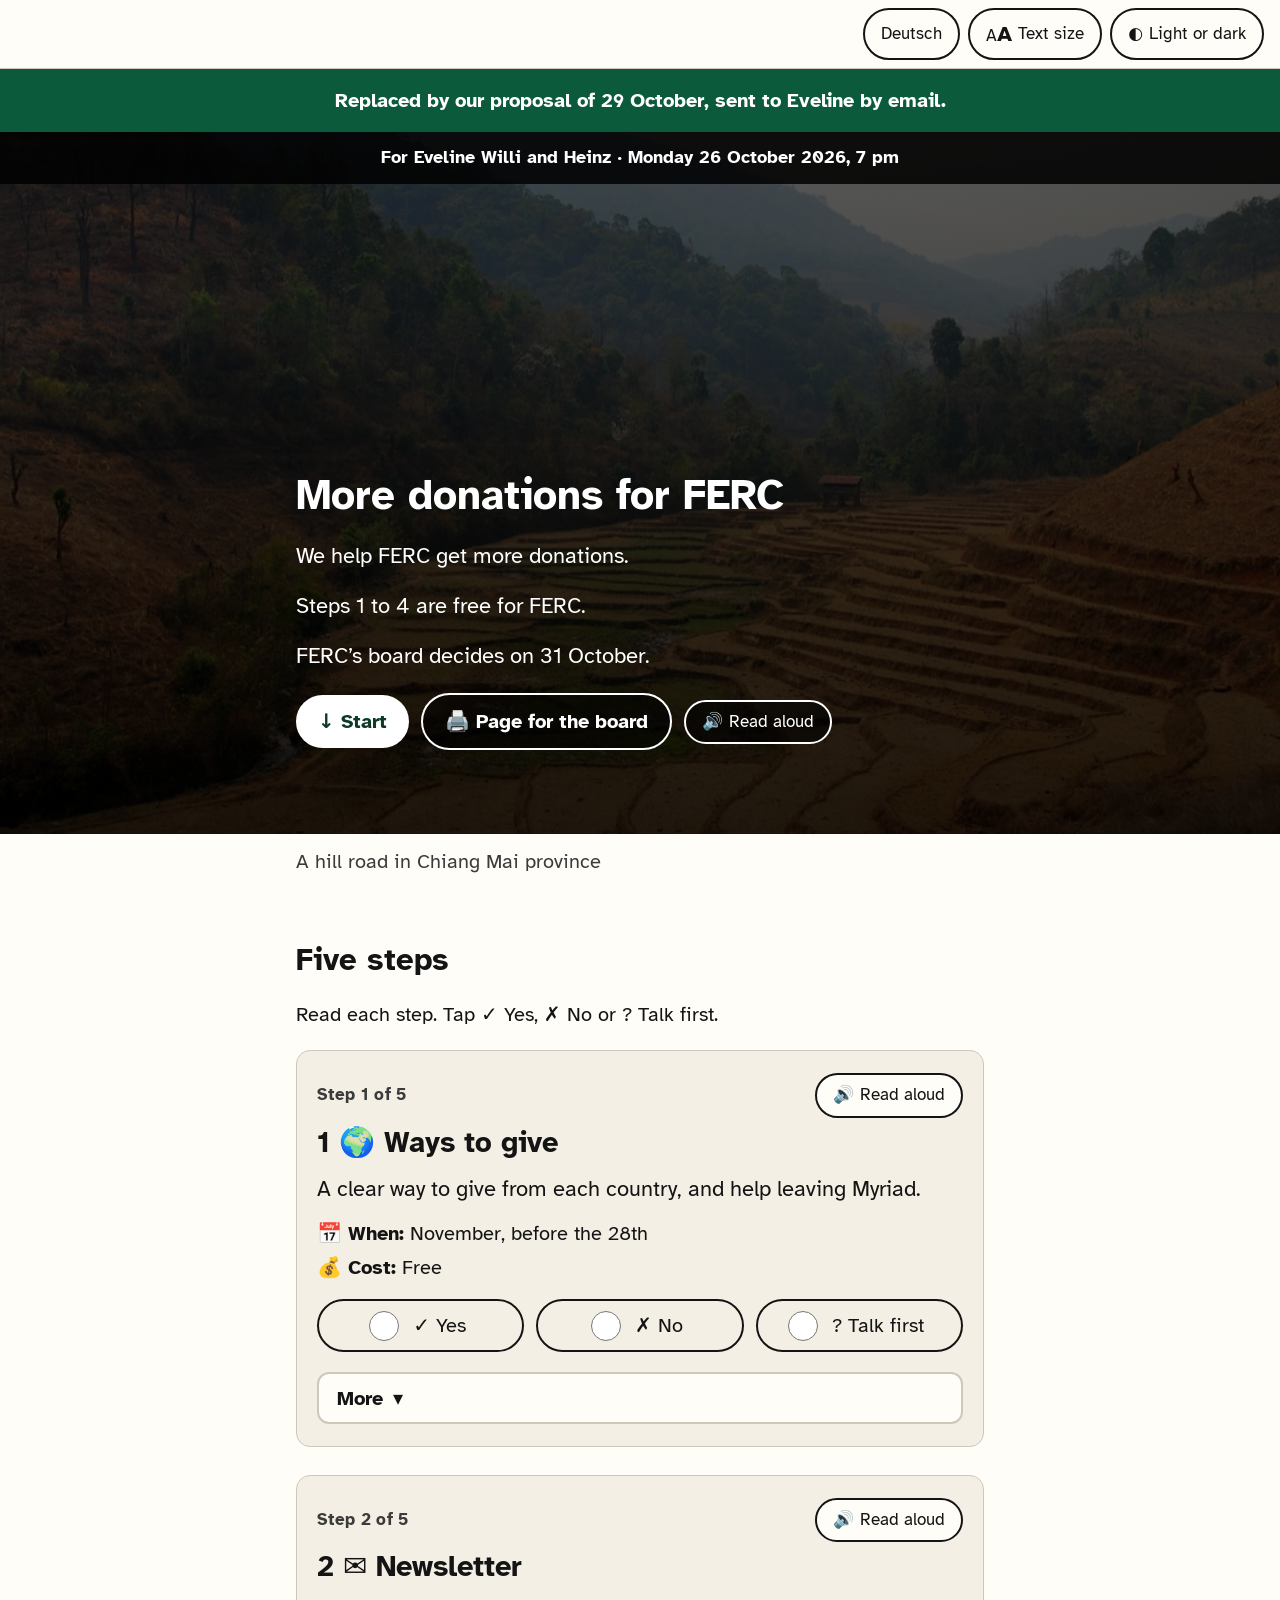
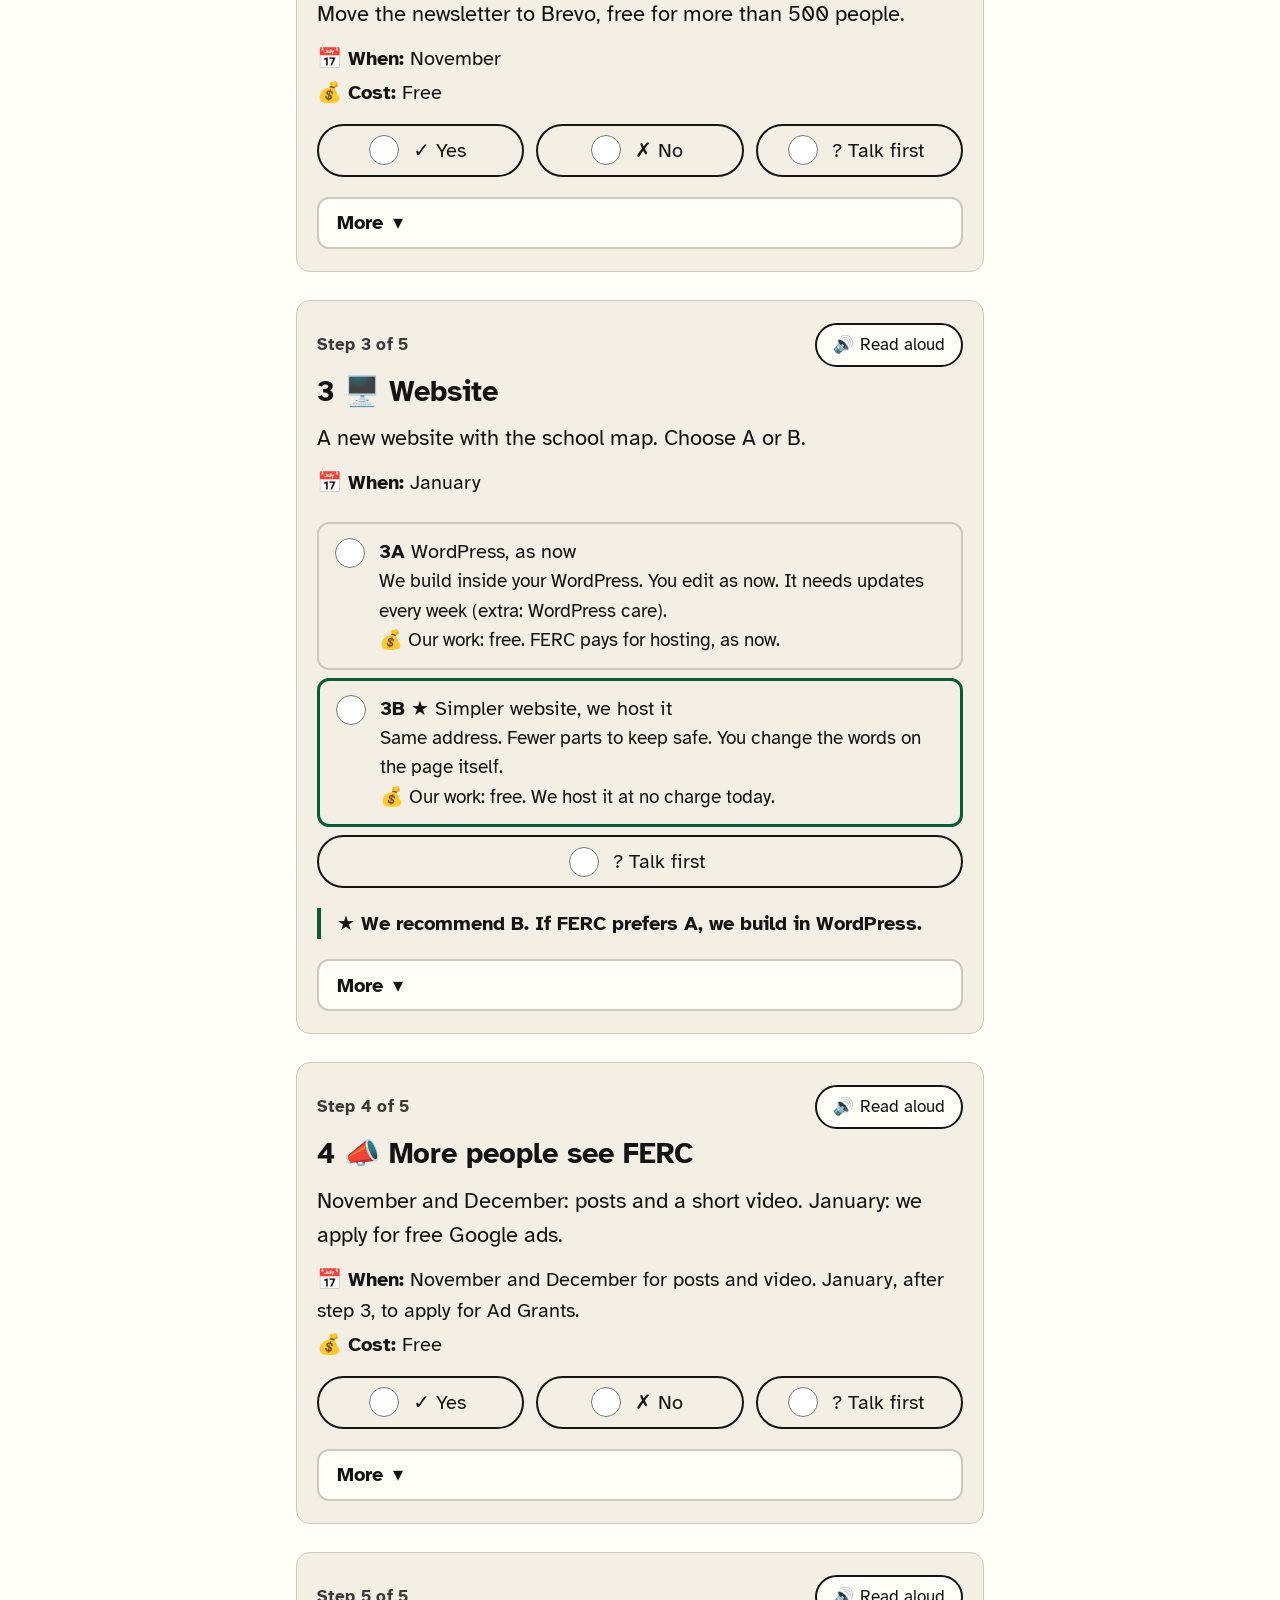
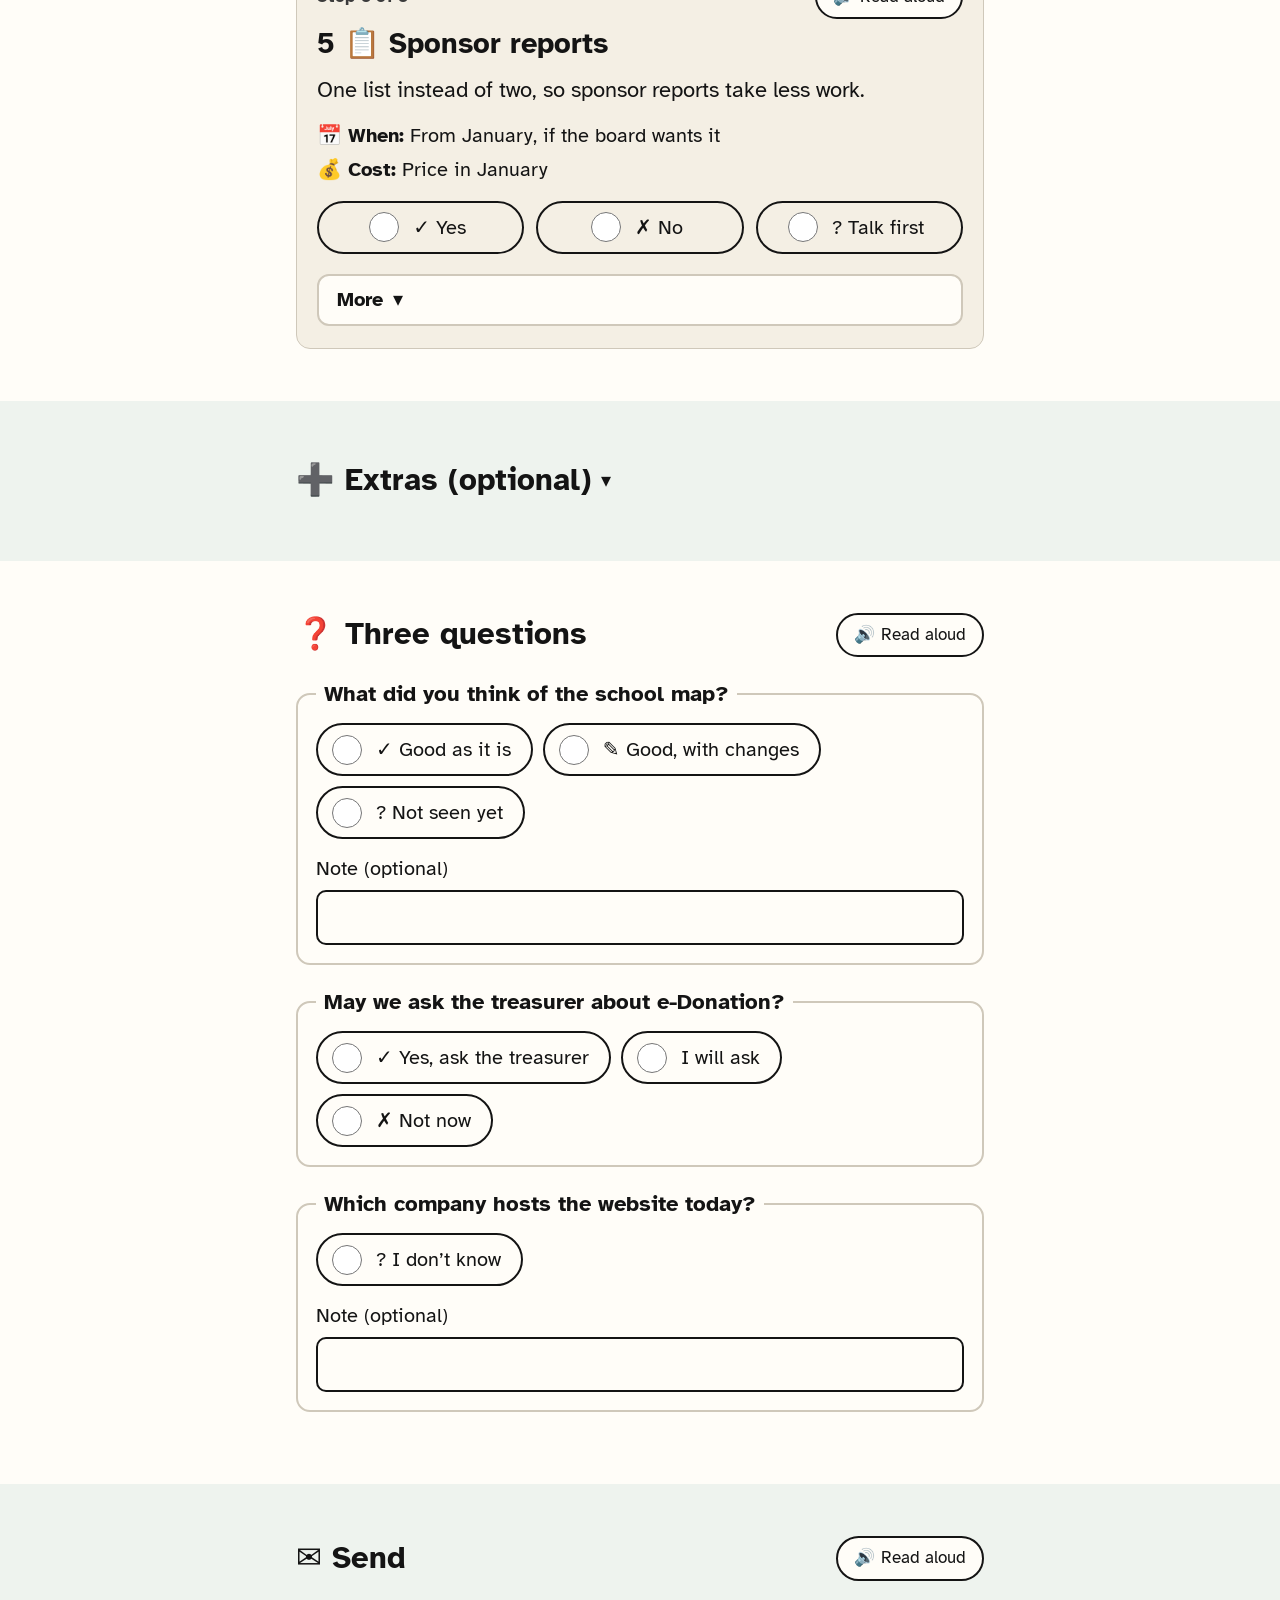
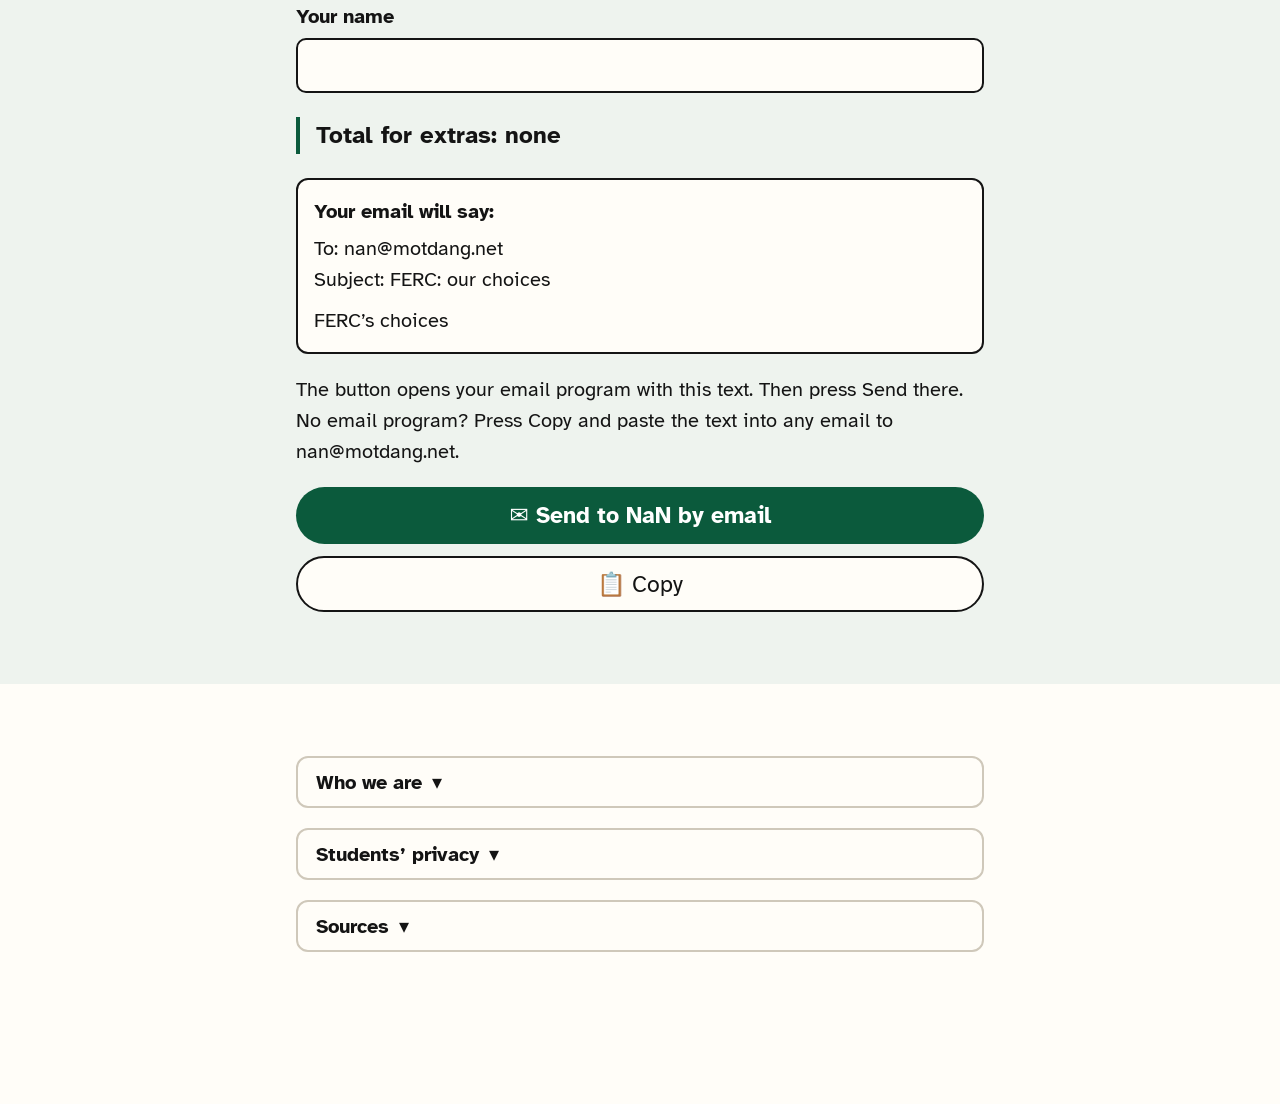
==== commit 14cb0fad: "Old plan pages say they are replaced by the 29 October proposal One line under the top bar on the En" ====
--- a/docs/index.html
+++ b/docs/index.html
@@ -17,7 +17,7 @@
 <link rel="preconnect" href="https://fonts.googleapis.com">
 <link rel="preconnect" href="https://fonts.gstatic.com" crossorigin>
 <link rel="stylesheet" href="https://fonts.googleapis.com/css2?family=Atkinson+Hyperlegible:ital,wght@0,400;0,700;1,400&display=swap">
-<link rel="stylesheet" href="style.css?v=cb6aea10">
+<link rel="stylesheet" href="style.css?v=bb5eca41">
 <script>try{var s=JSON.parse(localStorage.getItem('ferc')||'{}');if(s.big)document.documentElement.classList.add('big');if(s.theme)document.documentElement.dataset.theme=s.theme}catch(_){}</script>
 </head>
 <body data-voice="en-GB" data-read="Read aloud" data-stop="Stop">
@@ -27,6 +27,7 @@
   <button class="btn" type="button" id="aa" aria-pressed="false"><span aria-hidden="true">A<span class="a2">A</span></span> Text size</button>
   <button class="btn" type="button" id="theme"><span aria-hidden="true">◐</span> Light or dark</button>
 </div>
+<p class="gone" role="note">Replaced by our proposal of 29 October, sent to Eveline by email.</p>
 
 <header class="band hero" style="background-image:url(img/road.jpg)">
   <p class="kick">For Eveline Willi and Heinz · Monday 26 October 2026, 7 pm</p>
@@ -74,6 +75,6 @@
   <details><summary>Sources</summary><ul class="small"><li><a href="https://cafamerica.org/friends-funds/">CAF America: Friends Funds</a></li><li><a href="https://www.dfat.gov.au/development/who-we-work-with/ngos/oagds">DFAT: Overseas Aid Gift Deduction Scheme</a></li><li><a href="https://globaldevelopmentgroup.org/au/help/">Global Development Group (Australia)</a></li><li><a href="https://thestandard.co/donation-tax-deduction-e-donation-2026/">THE STANDARD: donations to foundations through e-Donation from 1 January 2026</a></li><li><a href="https://www.rd.go.th/region/04/saraburi/85/6565.html">Revenue Department: e-Donation</a></li><li><a href="https://www.brevo.com/pricing/">Brevo pricing</a></li><li><a href="https://www.mailerlite.com/help/free-plan-update-faq">MailerLite: free plan update (250 subscribers from 16 June 2026)</a></li><li><a href="https://patchstack.com/whitepaper/state-of-wordpress-security-in-2026/">Patchstack: State of WordPress Security in 2026</a></li><li><a href="https://www.google.com/grants/">Google for Nonprofits: Ad Grants</a></li><li><a href="https://myriadusa.org/">Myriad USA (formerly King Baudouin Foundation United States)</a></li></ul><p class="small">Photos by Takeaway, a Wikimedia Commons user. A hill road in Chiang Mai province: <a href="https://commons.wikimedia.org/wiki/File:Chiang_mai_province_road_1263.jpg">Wikimedia Commons</a>, <a href="https://creativecommons.org/licenses/by/3.0">CC BY 3.0</a> · Doi Chiang Dao in the clouds: <a href="https://commons.wikimedia.org/wiki/File:Doi_Chiang_Dao_in_the_clouds.jpg">Wikimedia Commons</a>, <a href="https://creativecommons.org/licenses/by-sa/3.0">CC BY-SA 3.0</a></p></details>
 </div></section>
 </main>
-<script src="app.js?v=cb6aea10"></script>
+<script src="app.js?v=bb5eca41"></script>
 </body>
 </html>
--- a/docs/style.css
+++ b/docs/style.css
@@ -198,3 +198,6 @@
 }
 /* long German words in an open "More" fold break instead of widening the page */
 @media (max-width:34rem){.step details{overflow-wrap:anywhere}}
+
+.gone{margin:0;padding:.8rem 16px;background:var(--acc);color:var(--acc-ink);font-weight:700;text-align:center;text-wrap:balance}
+@media print{.gone{background:none;color:#000;border:2px solid #000}}
